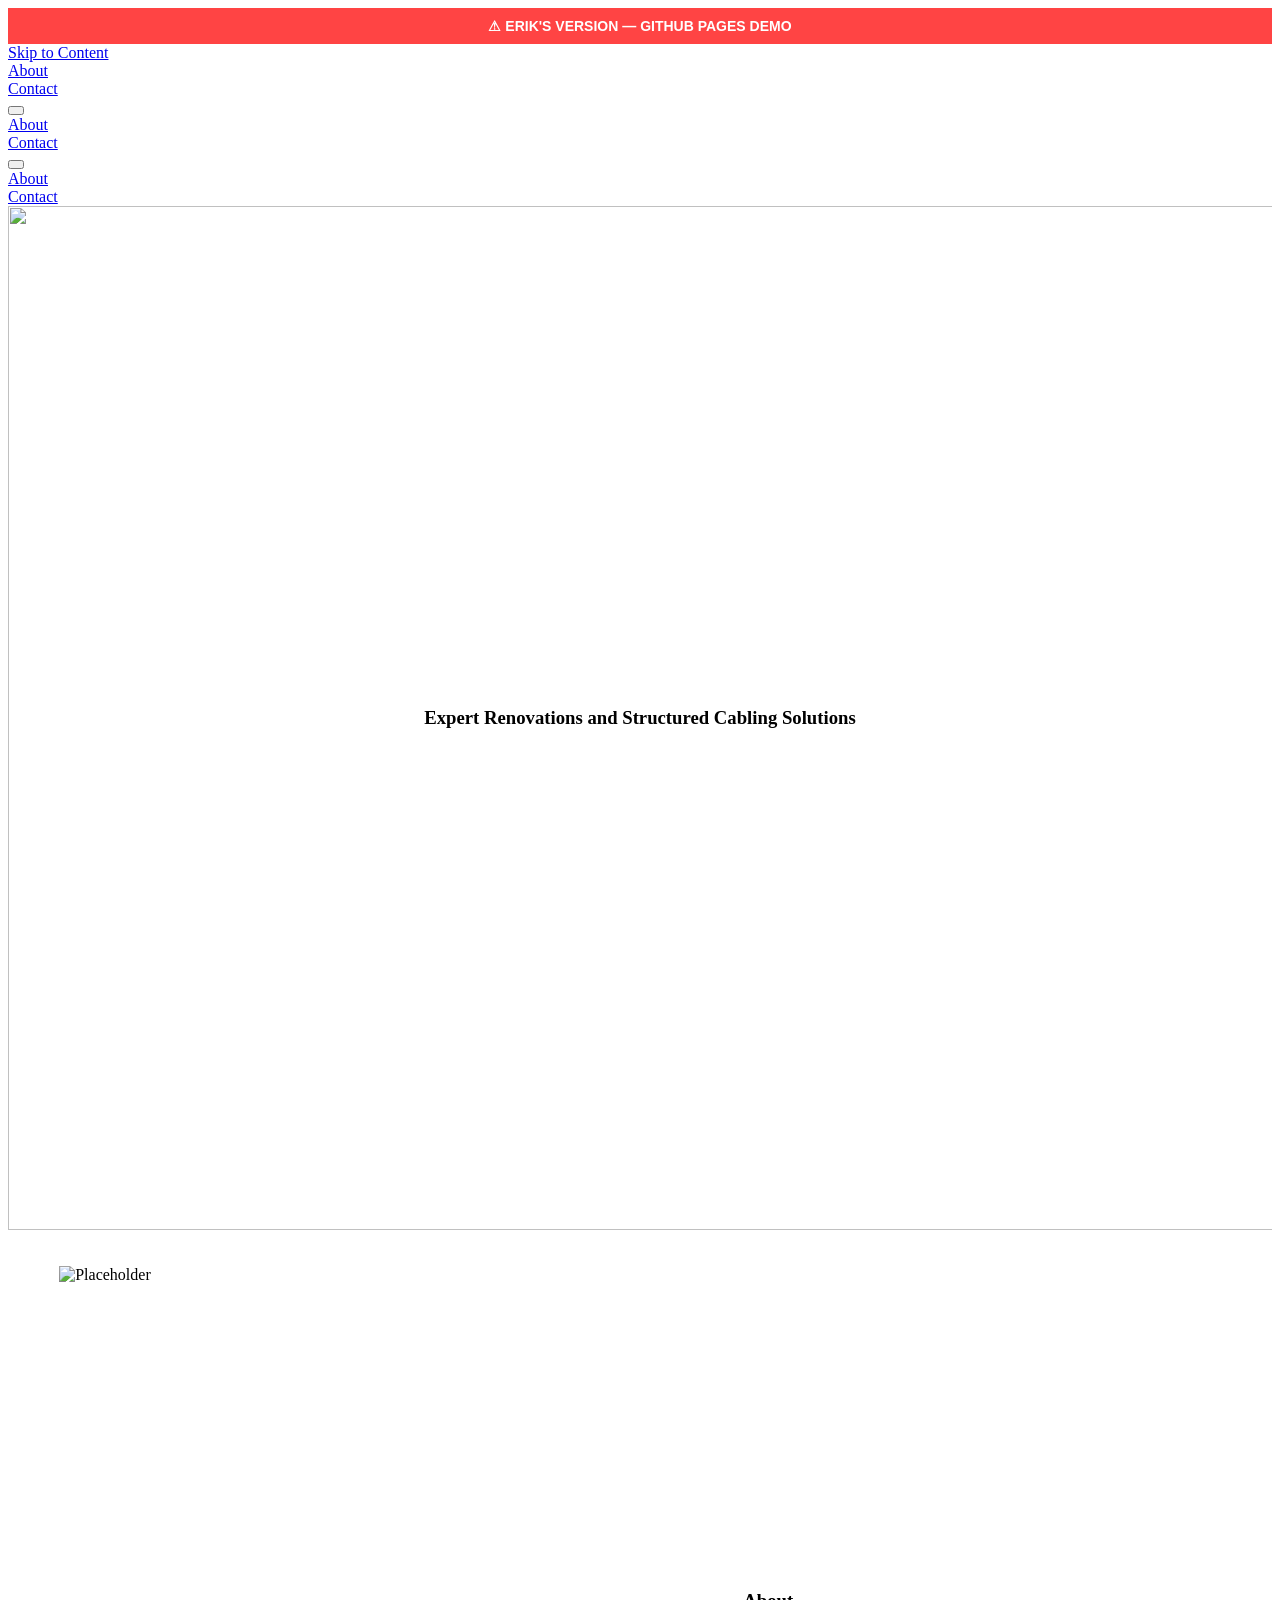
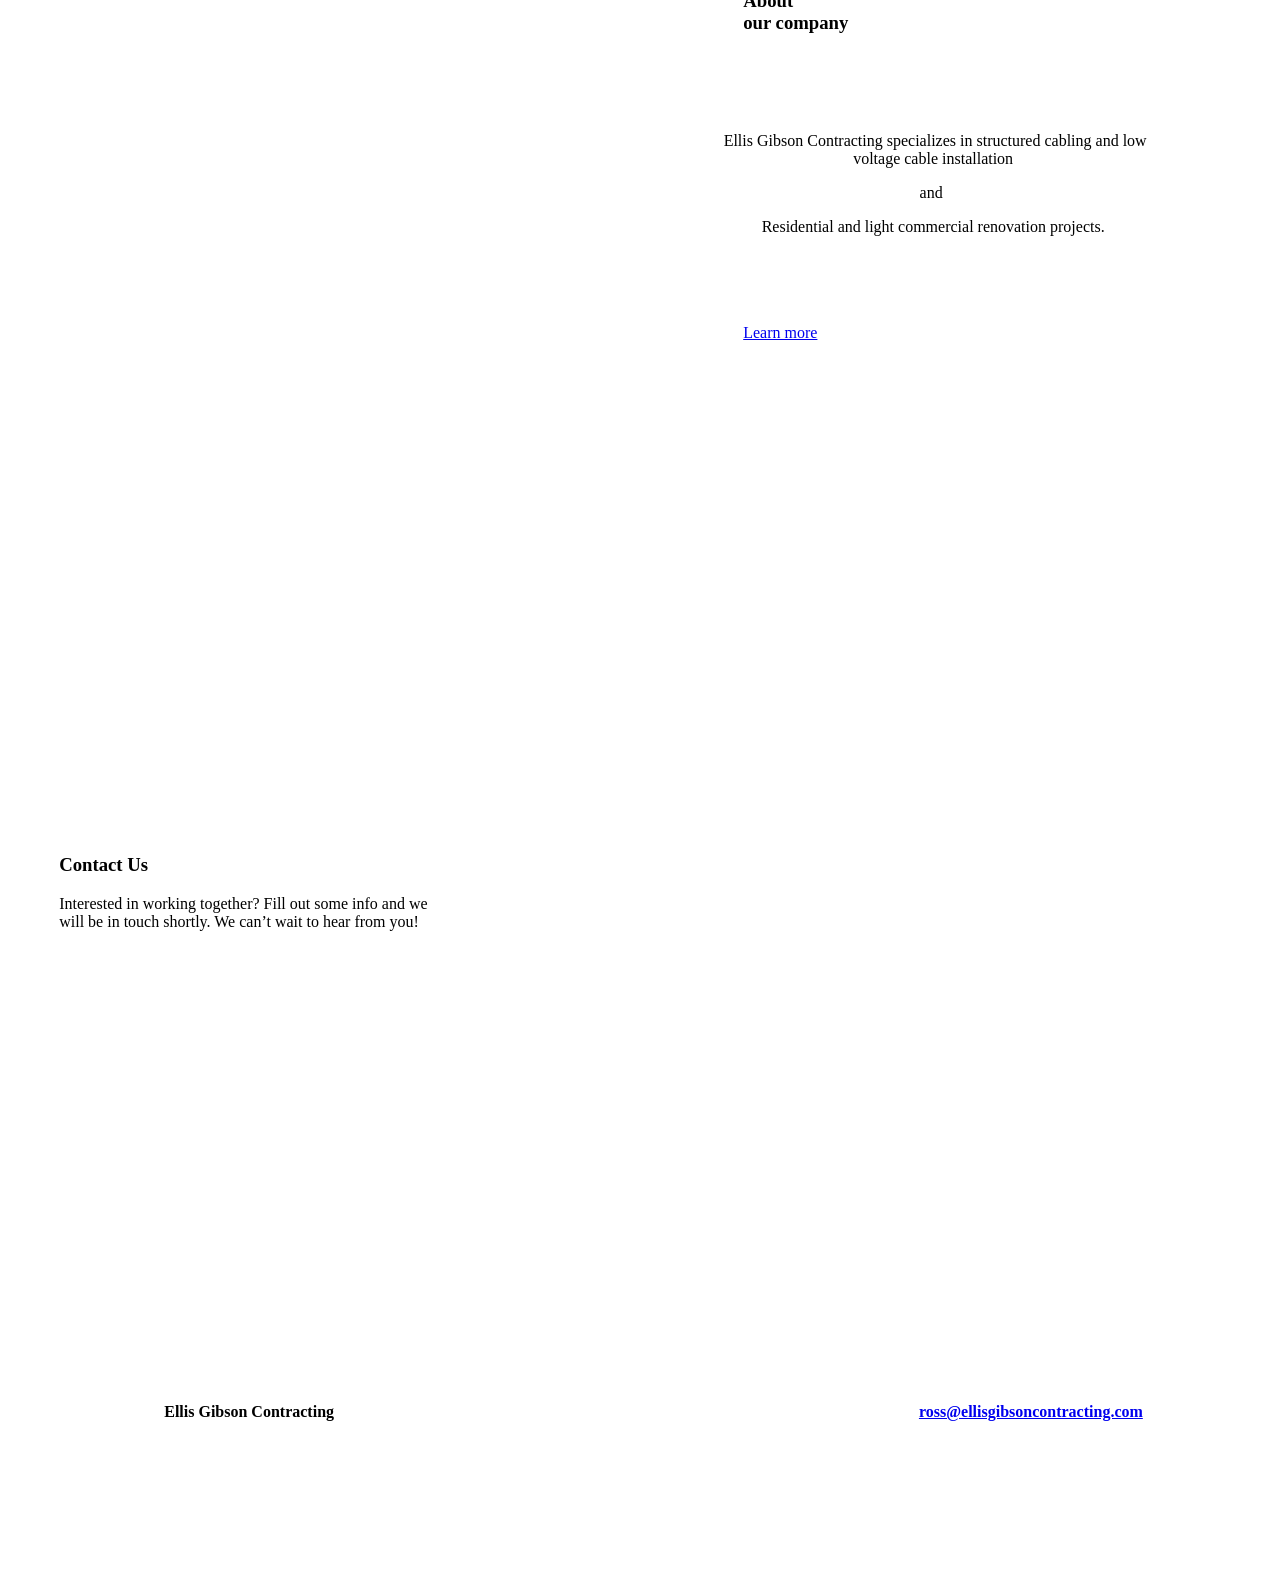
==== index.html @ e2a308bf "Force content blocks visible via CSS" ====
<!doctype html>
<html xmlns:og="http://opengraphprotocol.org/schema/" xmlns:fb="http://www.facebook.com/2008/fbml" lang="en-US"  >
  <head>
    <meta http-equiv="X-UA-Compatible" content="IE=edge,chrome=1">
    <meta name="viewport" content="width=device-width, initial-scale=1">
    <!-- This is Squarespace. --><!-- caribou-triceratops-5kem -->
<base href="">
<meta charset="utf-8" />
<title>Ellis Gibson Contracting </title>
<meta http-equiv="Accept-CH" content="Sec-CH-UA-Platform-Version, Sec-CH-UA-Model" /><link rel="icon" type="image/x-icon" href="https://assets.squarespace.com/universal/default-favicon.ico"/>
<link rel="canonical" href="index.html"/>
<meta property="og:site_name" content="Ellis Gibson Contracting "/>
<meta property="og:title" content="Ellis Gibson Contracting "/>
<meta property="og:url" content="https://www.ellisgibsoncontracting.com"/>
<meta property="og:type" content="website"/>
<meta property="og:image" content="http://static1.squarespace.com/static/698b41904fbfbd383cbbe862/t/698d05debd9c0e1c00c493e0/1770849758660/Construction+Company+Logo+%2825%29.jpg?format=1500w"/>
<meta property="og:image:width" content="500"/>
<meta property="og:image:height" content="500"/>
<meta itemprop="name" content="Ellis Gibson Contracting "/>
<meta itemprop="url" content="https://www.ellisgibsoncontracting.com"/>
<meta itemprop="thumbnailUrl" content="http://static1.squarespace.com/static/698b41904fbfbd383cbbe862/t/698d05debd9c0e1c00c493e0/1770849758660/Construction+Company+Logo+%2825%29.jpg?format=1500w"/>
<link rel="image_src" href="http://static1.squarespace.com/static/698b41904fbfbd383cbbe862/t/698d05debd9c0e1c00c493e0/1770849758660/Construction+Company+Logo+%2825%29.jpg?format=1500w" />
<meta itemprop="image" content="http://static1.squarespace.com/static/698b41904fbfbd383cbbe862/t/698d05debd9c0e1c00c493e0/1770849758660/Construction+Company+Logo+%2825%29.jpg?format=1500w"/>
<meta name="twitter:title" content="Ellis Gibson Contracting "/>
<meta name="twitter:image" content="http://static1.squarespace.com/static/698b41904fbfbd383cbbe862/t/698d05debd9c0e1c00c493e0/1770849758660/Construction+Company+Logo+%2825%29.jpg?format=1500w"/>
<meta name="twitter:url" content="https://www.ellisgibsoncontracting.com"/>
<meta name="twitter:card" content="summary"/>
<meta name="description" content="" />
<link rel="preconnect" href="https://images.squarespace-cdn.com">
<link rel="preconnect" href="https://fonts.gstatic.com" crossorigin>
<link rel="stylesheet" href="https://fonts.googleapis.com/css2?family=Almarai:ital,wght@0,400;0,700&family=Libre+Baskerville:ital,wght@0,400;0,700;1,400"><script type="text/javascript" crossorigin="anonymous" defer="true" nomodule="nomodule" src="https://assets.squarespace.com/@sqs/polyfiller/1.6/legacy.js"></script>
<script type="text/javascript" crossorigin="anonymous" defer="true" src="https://assets.squarespace.com/@sqs/polyfiller/1.6/modern.js"></script>
<script data-name="static-context">Static = window.Static || {}; Static.SQUARESPACE_CONTEXT = {"betaFeatureFlags":["override_block_styles","campaigns_new_image_layout_picker","commerce_product_payment_plan_editing","enable_form_submission_trigger","enable_modernized_pdp_m3_layout_ux","scripts_defer","i18n_beta_website_locales","new_stacked_index","campaigns_table_v2","member_areas_feature","marketing_automations","campaigns_discount_section_in_blasts","modernized-pdp-m2-enabled","enable_modernized_pdp_m3_fluid","nested_categories","campaigns_discount_section_in_automations","output_template_css_assets","campaigns_merch_state","contacts_and_campaigns_redesign","campaigns_thumbnail_layout","marketing_landing_page","supports_versioned_template_assets","campaigns_import_discounts"],"facebookAppId":"314192535267336","facebookApiVersion":"v6.0","rollups":{"squarespace-announcement-bar":{"js":"//assets.squarespace.com/universal/scripts-compressed/announcement-bar-0d42d1862159c4e6-min.en-US.js"},"squarespace-audio-player":{"css":"//assets.squarespace.com/universal/styles-compressed/audio-player-b05f5197a871c566-min.en-US.css","js":"//assets.squarespace.com/universal/scripts-compressed/audio-player-5b804831f1e69672-min.en-US.js"},"squarespace-blog-collection-list":{"css":"//assets.squarespace.com/universal/styles-compressed/blog-collection-list-b4046463b72f34e2-min.en-US.css","js":"//assets.squarespace.com/universal/scripts-compressed/blog-collection-list-d5bd5d2a1524b858-min.en-US.js"},"squarespace-calendar-block-renderer":{"css":"//assets.squarespace.com/universal/styles-compressed/calendar-block-renderer-c3fef2a497c8e56b-min.en-US.css","js":"//assets.squarespace.com/universal/scripts-compressed/calendar-block-renderer-eb449d66ffd023be-min.en-US.js"},"squarespace-chartjs-helpers":{"css":"//assets.squarespace.com/universal/styles-compressed/chartjs-helpers-96b256171ee039c1-min.en-US.css","js":"//assets.squarespace.com/universal/scripts-compressed/chartjs-helpers-0f6610ea3f198027-min.en-US.js"},"squarespace-comments":{"css":"//assets.squarespace.com/universal/styles-compressed/comments-1909adba615d1267-min.en-US.css","js":"//assets.squarespace.com/universal/scripts-compressed/comments-22e133c4dc8842c4-min.en-US.js"},"squarespace-custom-css-popup":{"css":"//assets.squarespace.com/universal/styles-compressed/custom-css-popup-f387ac693a6f379a-min.en-US.css","js":"//assets.squarespace.com/universal/scripts-compressed/custom-css-popup-c462f0abc4c9779c-min.en-US.js"},"squarespace-dialog":{"css":"//assets.squarespace.com/universal/styles-compressed/dialog-86aacd645d83874c-min.en-US.css","js":"//assets.squarespace.com/universal/scripts-compressed/dialog-f53da749b97dee38-min.en-US.js"},"squarespace-events-collection":{"css":"//assets.squarespace.com/universal/styles-compressed/events-collection-c3fef2a497c8e56b-min.en-US.css","js":"//assets.squarespace.com/universal/scripts-compressed/events-collection-36e982b07d060c96-min.en-US.js"},"squarespace-form-rendering-utils":{"js":"//assets.squarespace.com/universal/scripts-compressed/form-rendering-utils-2034576bee2ca374-min.en-US.js"},"squarespace-forms":{"css":"//assets.squarespace.com/universal/styles-compressed/forms-0afd3c6ac30bbab1-min.en-US.css","js":"//assets.squarespace.com/universal/scripts-compressed/forms-93a072eb173475ab-min.en-US.js"},"squarespace-gallery-collection-list":{"css":"//assets.squarespace.com/universal/styles-compressed/gallery-collection-list-b4046463b72f34e2-min.en-US.css","js":"//assets.squarespace.com/universal/scripts-compressed/gallery-collection-list-9f7aecddb0723bd7-min.en-US.js"},"squarespace-image-zoom":{"css":"//assets.squarespace.com/universal/styles-compressed/image-zoom-b4046463b72f34e2-min.en-US.css","js":"//assets.squarespace.com/universal/scripts-compressed/image-zoom-52dbe9048953f4ac-min.en-US.js"},"squarespace-pinterest":{"css":"//assets.squarespace.com/universal/styles-compressed/pinterest-b4046463b72f34e2-min.en-US.css","js":"//assets.squarespace.com/universal/scripts-compressed/pinterest-62ef3cd44d2c3736-min.en-US.js"},"squarespace-popup-overlay":{"css":"//assets.squarespace.com/universal/styles-compressed/popup-overlay-b742b752f5880972-min.en-US.css","js":"//assets.squarespace.com/universal/scripts-compressed/popup-overlay-b63a4b86cd036d89-min.en-US.js"},"squarespace-product-quick-view":{"css":"//assets.squarespace.com/universal/styles-compressed/product-quick-view-0afd3c6ac30bbab1-min.en-US.css","js":"//assets.squarespace.com/universal/scripts-compressed/product-quick-view-e45ff32cd19a63a1-min.en-US.js"},"squarespace-products-collection-item-v2":{"css":"//assets.squarespace.com/universal/styles-compressed/products-collection-item-v2-b4046463b72f34e2-min.en-US.css","js":"//assets.squarespace.com/universal/scripts-compressed/products-collection-item-v2-c2ab0e31b1585540-min.en-US.js"},"squarespace-products-collection-list-v2":{"css":"//assets.squarespace.com/universal/styles-compressed/products-collection-list-v2-b4046463b72f34e2-min.en-US.css","js":"//assets.squarespace.com/universal/scripts-compressed/products-collection-list-v2-c476cb19fc080a16-min.en-US.js"},"squarespace-search-page":{"css":"//assets.squarespace.com/universal/styles-compressed/search-page-90a67fc09b9b32c6-min.en-US.css","js":"//assets.squarespace.com/universal/scripts-compressed/search-page-ceba448b3f1e31a7-min.en-US.js"},"squarespace-search-preview":{"js":"//assets.squarespace.com/universal/scripts-compressed/search-preview-5f4cebfd0bfdcca2-min.en-US.js"},"squarespace-simple-liking":{"css":"//assets.squarespace.com/universal/styles-compressed/simple-liking-701bf8bbc05ec6aa-min.en-US.css","js":"//assets.squarespace.com/universal/scripts-compressed/simple-liking-a5d16f553c1269c6-min.en-US.js"},"squarespace-social-buttons":{"css":"//assets.squarespace.com/universal/styles-compressed/social-buttons-95032e5fa98e47a5-min.en-US.css","js":"//assets.squarespace.com/universal/scripts-compressed/social-buttons-47746ee59e9cf20f-min.en-US.js"},"squarespace-tourdates":{"css":"//assets.squarespace.com/universal/styles-compressed/tourdates-b4046463b72f34e2-min.en-US.css","js":"//assets.squarespace.com/universal/scripts-compressed/tourdates-20b473f1d1e43c1d-min.en-US.js"},"squarespace-website-overlays-manager":{"css":"//assets.squarespace.com/universal/styles-compressed/website-overlays-manager-07ea5a4e004e6710-min.en-US.css","js":"//assets.squarespace.com/universal/scripts-compressed/website-overlays-manager-62ad7f8ae9b90855-min.en-US.js"}},"pageType":2,"website":{"id":"698b41904fbfbd383cbbe862","captchaSettings":{"enabledForDonations":false},"cloneable":false,"contentModifiedOn":1770733968121,"formattingLocale":"en-US","fullSiteTitle":"Ellis Gibson Contracting ","identifier":"caribou-triceratops-5kem","imageMetadataProcessingEnabled":false,"isHstsEnabled":true,"language":"en-US","location":{},"logoImageId":"698d05debd9c0e1c00c493e0","mobileLogoImageId":"698d0609a7cc617720f5c91b","primaryDomain":"www.ellisgibsoncontracting.com","screenshotId":"b5d656e5e27fcc080ad41a18da9e6c95ccb8183e1ffc851e6efa50920c197205","shareButtonOptions":{"1":true,"6":true,"3":true,"2":true,"4":true,"7":true,"8":true},"showOwnerLogin":false,"siteDescription":"","siteStatus":{},"siteTitle":"Ellis Gibson Contracting ","sslSetting":3,"timeZone":"America/New_York","translationLocale":"en-US","typekitId":"","websiteType":4,"hasBeenCloneable":false,"statsMigrated":false,"authenticUrl":"https://www.ellisgibsoncontracting.com","baseUrl":"https://www.ellisgibsoncontracting.com","internalUrl":"https://caribou-triceratops-5kem.squarespace.com","logoImageUrl":"//images.squarespace-cdn.com/content/v1/698b41904fbfbd383cbbe862/39e944b5-7b18-4662-9cfe-be0c3e623ac1/Construction+Company+Logo+%2825%29.jpg","machineTimeZoneOffset":-14400000,"mobileLogoImageUrl":"//images.squarespace-cdn.com/content/v1/698b41904fbfbd383cbbe862/f2937c1a-5775-4dbe-84c2-c0c8a2467913/Construction+Company+Logo+%2825%29.jpg","timeZoneAbbr":"EDT","timeZoneOffset":-14400000},"websiteSettings":{"id":"698b41904fbfbd383cbbe86b","websiteId":"698b41904fbfbd383cbbe862","subjects":[],"country":"US","state":"VA","simpleLikingEnabled":true,"popupOverlaySettings":{"style":1,"enabledPages":[]},"commentLikesAllowed":true,"commentAnonAllowed":true,"commentThreaded":true,"commentApprovalRequired":false,"commentAvatarsOn":true,"commentSortType":2,"commentFlagThreshold":0,"commentFlagsAllowed":true,"commentEnableByDefault":true,"commentDisableAfterDaysDefault":0,"disqusShortname":"","commentsEnabled":false,"businessHours":{},"storeSettings":{"returnPolicy":null,"termsOfService":null,"privacyPolicy":null,"expressCheckout":false,"continueShoppingLinkUrl":"/","useLightCart":false,"showNoteField":false,"shippingCountryDefaultValue":"US","billToShippingDefaultValue":false,"showShippingPhoneNumber":true,"isShippingPhoneRequired":false,"showBillingPhoneNumber":true,"isBillingPhoneRequired":false,"currenciesSupported":["USD","CAD","GBP","AUD","EUR","CHF","NOK","SEK","DKK","NZD","SGD","MXN","HKD","CZK","ILS","MYR","RUB","PHP","PLN","THB","BRL","ARS","COP","IDR","INR","JPY","ZAR","KRW"],"defaultCurrency":"USD","selectedCurrency":"USD","measurementStandard":1,"showCustomCheckoutForm":false,"checkoutPageMarketingOptInEnabled":true,"enableMailingListOptInByDefault":false,"sameAsRetailLocation":false,"merchandisingSettings":{"scarcityEnabledOnProductItems":false,"scarcityEnabledOnProductBlocks":false,"scarcityMessageType":"DEFAULT_SCARCITY_MESSAGE","scarcityThreshold":10,"multipleQuantityAllowedForServices":true,"restockNotificationsEnabled":false,"restockNotificationsMailingListSignUpEnabled":false,"relatedProductsEnabled":false,"relatedProductsOrdering":"random","soldOutVariantsDropdownDisabled":false,"productComposerOptedIn":false,"productComposerABTestOptedOut":false,"productReviewsEnabled":false},"minimumOrderSubtotalEnabled":false,"minimumOrderSubtotal":{"currency":"USD","value":"0.00"},"addToCartConfirmationType":2,"isLive":false,"multipleQuantityAllowedForServices":true},"useEscapeKeyToLogin":false,"ssBadgeType":1,"ssBadgePosition":4,"ssBadgeVisibility":1,"ssBadgeDevices":1,"pinterestOverlayOptions":{"mode":"disabled"},"userAccountsSettings":{"loginAllowed":true,"signupAllowed":true}},"cookieSettings":{"isCookieBannerEnabled":false,"isRestrictiveCookiePolicyEnabled":false,"cookieBannerText":"","cookieBannerTheme":"","cookieBannerVariant":"","cookieBannerPosition":"","cookieBannerCtaVariant":"","cookieBannerCtaText":"","cookieBannerAcceptType":"OPT_IN","cookieBannerOptOutCtaText":"","cookieBannerHasOptOut":false,"cookieBannerHasManageCookies":true,"cookieBannerManageCookiesLabel":"","cookieBannerSavedPreferencesText":"","cookieBannerSavedPreferencesLayout":"PILL"},"websiteCloneable":false,"collection":{"title":"Home","id":"698b41914fbfbd383cbbe8a7","fullUrl":"/","type":10,"permissionType":1},"subscribed":false,"appDomain":"squarespace.com","templateTweakable":true,"tweakJSON":{"form-use-theme-colors":"true","header-logo-height":"140px","header-mobile-logo-max-height":"30px","header-vert-padding":"2vw","header-width":"Full","maxPageWidth":"2000px","mobile-header-vert-padding":"6vw","pagePadding":"4vw","tweak-blog-alternating-side-by-side-image-aspect-ratio":"1:1 Square","tweak-blog-alternating-side-by-side-image-spacing":"6%","tweak-blog-alternating-side-by-side-meta-spacing":"20px","tweak-blog-alternating-side-by-side-primary-meta":"Categories","tweak-blog-alternating-side-by-side-read-more-spacing":"20px","tweak-blog-alternating-side-by-side-secondary-meta":"Date","tweak-blog-basic-grid-columns":"3","tweak-blog-basic-grid-image-aspect-ratio":"3:2 Standard","tweak-blog-basic-grid-image-spacing":"35px","tweak-blog-basic-grid-meta-spacing":"25px","tweak-blog-basic-grid-primary-meta":"Categories","tweak-blog-basic-grid-read-more-spacing":"20px","tweak-blog-basic-grid-secondary-meta":"Date","tweak-blog-item-custom-width":"50","tweak-blog-item-show-author-profile":"false","tweak-blog-item-width":"Medium","tweak-blog-masonry-columns":"2","tweak-blog-masonry-horizontal-spacing":"30px","tweak-blog-masonry-image-spacing":"20px","tweak-blog-masonry-meta-spacing":"20px","tweak-blog-masonry-primary-meta":"Categories","tweak-blog-masonry-read-more-spacing":"20px","tweak-blog-masonry-secondary-meta":"Date","tweak-blog-masonry-vertical-spacing":"30px","tweak-blog-side-by-side-image-aspect-ratio":"1:1 Square","tweak-blog-side-by-side-image-spacing":"6%","tweak-blog-side-by-side-meta-spacing":"20px","tweak-blog-side-by-side-primary-meta":"Categories","tweak-blog-side-by-side-read-more-spacing":"20px","tweak-blog-side-by-side-secondary-meta":"Date","tweak-blog-single-column-image-spacing":"50px","tweak-blog-single-column-meta-spacing":"30px","tweak-blog-single-column-primary-meta":"Categories","tweak-blog-single-column-read-more-spacing":"15px","tweak-blog-single-column-secondary-meta":"Date","tweak-events-stacked-show-thumbnails":"true","tweak-events-stacked-thumbnail-size":"3:2 Standard","tweak-fixed-header":"false","tweak-fixed-header-style":"Basic","tweak-global-animations-animation-curve":"ease","tweak-global-animations-animation-delay":"0.1s","tweak-global-animations-animation-duration":"0.1s","tweak-global-animations-animation-style":"fade","tweak-global-animations-animation-type":"none","tweak-global-animations-complexity-level":"detailed","tweak-global-animations-enabled":"false","tweak-portfolio-grid-basic-custom-height":"50","tweak-portfolio-grid-overlay-custom-height":"50","tweak-portfolio-hover-follow-acceleration":"10%","tweak-portfolio-hover-follow-animation-duration":"Fast","tweak-portfolio-hover-follow-animation-type":"Fade","tweak-portfolio-hover-follow-delimiter":"Bullet","tweak-portfolio-hover-follow-front":"false","tweak-portfolio-hover-follow-layout":"Inline","tweak-portfolio-hover-follow-size":"50","tweak-portfolio-hover-follow-text-spacing-x":"1.5","tweak-portfolio-hover-follow-text-spacing-y":"1.5","tweak-portfolio-hover-static-animation-duration":"Fast","tweak-portfolio-hover-static-animation-type":"Fade","tweak-portfolio-hover-static-delimiter":"Hyphen","tweak-portfolio-hover-static-front":"true","tweak-portfolio-hover-static-layout":"Inline","tweak-portfolio-hover-static-size":"50","tweak-portfolio-hover-static-text-spacing-x":"1.5","tweak-portfolio-hover-static-text-spacing-y":"1.5","tweak-portfolio-index-background-animation-duration":"Medium","tweak-portfolio-index-background-animation-type":"Fade","tweak-portfolio-index-background-custom-height":"50","tweak-portfolio-index-background-delimiter":"None","tweak-portfolio-index-background-height":"Large","tweak-portfolio-index-background-horizontal-alignment":"Center","tweak-portfolio-index-background-link-format":"Stacked","tweak-portfolio-index-background-persist":"false","tweak-portfolio-index-background-vertical-alignment":"Middle","tweak-portfolio-index-background-width":"Full","tweak-transparent-header":"true"},"templateId":"5c5a519771c10ba3470d8101","templateVersion":"7.1","pageFeatures":[1,2,4],"gmRenderKey":"QUl6YVN5Q0JUUk9xNkx1dkZfSUUxcjQ2LVQ0QWVUU1YtMGQ3bXk4","templateScriptsRootUrl":"https://static1.squarespace.com/static/vta/5c5a519771c10ba3470d8101/scripts/","impersonatedSession":false,"tzData":{"zones":[[-300,"US","E%sT",null]],"rules":{"US":[[1967,2006,null,"Oct","lastSun","2:00","0","S"],[1987,2006,null,"Apr","Sun>=1","2:00","1:00","D"],[2007,"max",null,"Mar","Sun>=8","2:00","1:00","D"],[2007,"max",null,"Nov","Sun>=1","2:00","0","S"]]}},"showAnnouncementBar":false,"recaptchaEnterpriseContext":{"recaptchaEnterpriseSiteKey":"6LdDFQwjAAAAAPigEvvPgEVbb7QBm-TkVJdDTlAv"},"i18nContext":{"timeZoneData":{"id":"America/New_York","name":"Eastern Time"}},"env":"PRODUCTION","visitorFormContext":{"formFieldFormats":{"initialPhoneFormat":{"id":0,"type":"PHONE_NUMBER","country":"US","labelLocale":"en-US","fields":[{"type":"SEPARATOR","label":"(","identifier":"LeftParen","length":0,"required":false,"metadata":{}},{"type":"FIELD","label":"1","identifier":"1","length":3,"required":false,"metadata":{}},{"type":"SEPARATOR","label":")","identifier":"RightParen","length":0,"required":false,"metadata":{}},{"type":"SEPARATOR","label":" ","identifier":"Space","length":0,"required":false,"metadata":{}},{"type":"FIELD","label":"2","identifier":"2","length":3,"required":false,"metadata":{}},{"type":"SEPARATOR","label":"-","identifier":"Dash","length":0,"required":false,"metadata":{}},{"type":"FIELD","label":"3","identifier":"3","length":14,"required":false,"metadata":{}}]},"initialNameOrder":"GIVEN_FIRST","initialAddressFormat":{"id":0,"type":"ADDRESS","country":"US","labelLocale":"en","fields":[{"type":"FIELD","label":"Address Line 1","identifier":"Line1","length":0,"required":true,"metadata":{"autocomplete":"address-line1"}},{"type":"SEPARATOR","label":"\n","identifier":"Newline","length":0,"required":false,"metadata":{}},{"type":"FIELD","label":"Address Line 2","identifier":"Line2","length":0,"required":false,"metadata":{"autocomplete":"address-line2"}},{"type":"SEPARATOR","label":"\n","identifier":"Newline","length":0,"required":false,"metadata":{}},{"type":"FIELD","label":"City","identifier":"City","length":0,"required":true,"metadata":{"autocomplete":"address-level2"}},{"type":"SEPARATOR","label":",","identifier":"Comma","length":0,"required":false,"metadata":{}},{"type":"SEPARATOR","label":" ","identifier":"Space","length":0,"required":false,"metadata":{}},{"type":"FIELD","label":"State","identifier":"State","length":0,"required":true,"metadata":{"autocomplete":"address-level1"}},{"type":"SEPARATOR","label":" ","identifier":"Space","length":0,"required":false,"metadata":{}},{"type":"FIELD","label":"ZIP Code","identifier":"Zip","length":0,"required":true,"metadata":{"autocomplete":"postal-code"}}]},"countries":[{"name":"Afghanistan","code":"AF","phoneCode":"+93"},{"name":"\u00C5land Islands","code":"AX","phoneCode":"+358"},{"name":"Albania","code":"AL","phoneCode":"+355"},{"name":"Algeria","code":"DZ","phoneCode":"+213"},{"name":"American Samoa","code":"AS","phoneCode":"+1"},{"name":"Andorra","code":"AD","phoneCode":"+376"},{"name":"Angola","code":"AO","phoneCode":"+244"},{"name":"Anguilla","code":"AI","phoneCode":"+1"},{"name":"Antigua & Barbuda","code":"AG","phoneCode":"+1"},{"name":"Argentina","code":"AR","phoneCode":"+54"},{"name":"Armenia","code":"AM","phoneCode":"+374"},{"name":"Aruba","code":"AW","phoneCode":"+297"},{"name":"Ascension Island","code":"AC","phoneCode":"+247"},{"name":"Australia","code":"AU","phoneCode":"+61"},{"name":"Austria","code":"AT","phoneCode":"+43"},{"name":"Azerbaijan","code":"AZ","phoneCode":"+994"},{"name":"Bahamas","code":"BS","phoneCode":"+1"},{"name":"Bahrain","code":"BH","phoneCode":"+973"},{"name":"Bangladesh","code":"BD","phoneCode":"+880"},{"name":"Barbados","code":"BB","phoneCode":"+1"},{"name":"Belarus","code":"BY","phoneCode":"+375"},{"name":"Belgium","code":"BE","phoneCode":"+32"},{"name":"Belize","code":"BZ","phoneCode":"+501"},{"name":"Benin","code":"BJ","phoneCode":"+229"},{"name":"Bermuda","code":"BM","phoneCode":"+1"},{"name":"Bhutan","code":"BT","phoneCode":"+975"},{"name":"Bolivia","code":"BO","phoneCode":"+591"},{"name":"Bosnia & Herzegovina","code":"BA","phoneCode":"+387"},{"name":"Botswana","code":"BW","phoneCode":"+267"},{"name":"Brazil","code":"BR","phoneCode":"+55"},{"name":"British Indian Ocean Territory","code":"IO","phoneCode":"+246"},{"name":"British Virgin Islands","code":"VG","phoneCode":"+1"},{"name":"Brunei","code":"BN","phoneCode":"+673"},{"name":"Bulgaria","code":"BG","phoneCode":"+359"},{"name":"Burkina Faso","code":"BF","phoneCode":"+226"},{"name":"Burundi","code":"BI","phoneCode":"+257"},{"name":"Cambodia","code":"KH","phoneCode":"+855"},{"name":"Cameroon","code":"CM","phoneCode":"+237"},{"name":"Canada","code":"CA","phoneCode":"+1"},{"name":"Cape Verde","code":"CV","phoneCode":"+238"},{"name":"Caribbean Netherlands","code":"BQ","phoneCode":"+599"},{"name":"Cayman Islands","code":"KY","phoneCode":"+1"},{"name":"Central African Republic","code":"CF","phoneCode":"+236"},{"name":"Chad","code":"TD","phoneCode":"+235"},{"name":"Chile","code":"CL","phoneCode":"+56"},{"name":"China","code":"CN","phoneCode":"+86"},{"name":"Christmas Island","code":"CX","phoneCode":"+61"},{"name":"Cocos (Keeling) Islands","code":"CC","phoneCode":"+61"},{"name":"Colombia","code":"CO","phoneCode":"+57"},{"name":"Comoros","code":"KM","phoneCode":"+269"},{"name":"Congo - Brazzaville","code":"CG","phoneCode":"+242"},{"name":"Congo - Kinshasa","code":"CD","phoneCode":"+243"},{"name":"Cook Islands","code":"CK","phoneCode":"+682"},{"name":"Costa Rica","code":"CR","phoneCode":"+506"},{"name":"C\u00F4te d\u2019Ivoire","code":"CI","phoneCode":"+225"},{"name":"Croatia","code":"HR","phoneCode":"+385"},{"name":"Cuba","code":"CU","phoneCode":"+53"},{"name":"Cura\u00E7ao","code":"CW","phoneCode":"+599"},{"name":"Cyprus","code":"CY","phoneCode":"+357"},{"name":"Czechia","code":"CZ","phoneCode":"+420"},{"name":"Denmark","code":"DK","phoneCode":"+45"},{"name":"Djibouti","code":"DJ","phoneCode":"+253"},{"name":"Dominica","code":"DM","phoneCode":"+1"},{"name":"Dominican Republic","code":"DO","phoneCode":"+1"},{"name":"Ecuador","code":"EC","phoneCode":"+593"},{"name":"Egypt","code":"EG","phoneCode":"+20"},{"name":"El Salvador","code":"SV","phoneCode":"+503"},{"name":"Equatorial Guinea","code":"GQ","phoneCode":"+240"},{"name":"Eritrea","code":"ER","phoneCode":"+291"},{"name":"Estonia","code":"EE","phoneCode":"+372"},{"name":"Eswatini","code":"SZ","phoneCode":"+268"},{"name":"Ethiopia","code":"ET","phoneCode":"+251"},{"name":"Falkland Islands","code":"FK","phoneCode":"+500"},{"name":"Faroe Islands","code":"FO","phoneCode":"+298"},{"name":"Fiji","code":"FJ","phoneCode":"+679"},{"name":"Finland","code":"FI","phoneCode":"+358"},{"name":"France","code":"FR","phoneCode":"+33"},{"name":"French Guiana","code":"GF","phoneCode":"+594"},{"name":"French Polynesia","code":"PF","phoneCode":"+689"},{"name":"Gabon","code":"GA","phoneCode":"+241"},{"name":"Gambia","code":"GM","phoneCode":"+220"},{"name":"Georgia","code":"GE","phoneCode":"+995"},{"name":"Germany","code":"DE","phoneCode":"+49"},{"name":"Ghana","code":"GH","phoneCode":"+233"},{"name":"Gibraltar","code":"GI","phoneCode":"+350"},{"name":"Greece","code":"GR","phoneCode":"+30"},{"name":"Greenland","code":"GL","phoneCode":"+299"},{"name":"Grenada","code":"GD","phoneCode":"+1"},{"name":"Guadeloupe","code":"GP","phoneCode":"+590"},{"name":"Guam","code":"GU","phoneCode":"+1"},{"name":"Guatemala","code":"GT","phoneCode":"+502"},{"name":"Guernsey","code":"GG","phoneCode":"+44"},{"name":"Guinea","code":"GN","phoneCode":"+224"},{"name":"Guinea-Bissau","code":"GW","phoneCode":"+245"},{"name":"Guyana","code":"GY","phoneCode":"+592"},{"name":"Haiti","code":"HT","phoneCode":"+509"},{"name":"Honduras","code":"HN","phoneCode":"+504"},{"name":"Hong Kong SAR China","code":"HK","phoneCode":"+852"},{"name":"Hungary","code":"HU","phoneCode":"+36"},{"name":"Iceland","code":"IS","phoneCode":"+354"},{"name":"India","code":"IN","phoneCode":"+91"},{"name":"Indonesia","code":"ID","phoneCode":"+62"},{"name":"Iran","code":"IR","phoneCode":"+98"},{"name":"Iraq","code":"IQ","phoneCode":"+964"},{"name":"Ireland","code":"IE","phoneCode":"+353"},{"name":"Isle of Man","code":"IM","phoneCode":"+44"},{"name":"Israel","code":"IL","phoneCode":"+972"},{"name":"Italy","code":"IT","phoneCode":"+39"},{"name":"Jamaica","code":"JM","phoneCode":"+1"},{"name":"Japan","code":"JP","phoneCode":"+81"},{"name":"Jersey","code":"JE","phoneCode":"+44"},{"name":"Jordan","code":"JO","phoneCode":"+962"},{"name":"Kazakhstan","code":"KZ","phoneCode":"+7"},{"name":"Kenya","code":"KE","phoneCode":"+254"},{"name":"Kiribati","code":"KI","phoneCode":"+686"},{"name":"Kosovo","code":"XK","phoneCode":"+383"},{"name":"Kuwait","code":"KW","phoneCode":"+965"},{"name":"Kyrgyzstan","code":"KG","phoneCode":"+996"},{"name":"Laos","code":"LA","phoneCode":"+856"},{"name":"Latvia","code":"LV","phoneCode":"+371"},{"name":"Lebanon","code":"LB","phoneCode":"+961"},{"name":"Lesotho","code":"LS","phoneCode":"+266"},{"name":"Liberia","code":"LR","phoneCode":"+231"},{"name":"Libya","code":"LY","phoneCode":"+218"},{"name":"Liechtenstein","code":"LI","phoneCode":"+423"},{"name":"Lithuania","code":"LT","phoneCode":"+370"},{"name":"Luxembourg","code":"LU","phoneCode":"+352"},{"name":"Macao SAR China","code":"MO","phoneCode":"+853"},{"name":"Madagascar","code":"MG","phoneCode":"+261"},{"name":"Malawi","code":"MW","phoneCode":"+265"},{"name":"Malaysia","code":"MY","phoneCode":"+60"},{"name":"Maldives","code":"MV","phoneCode":"+960"},{"name":"Mali","code":"ML","phoneCode":"+223"},{"name":"Malta","code":"MT","phoneCode":"+356"},{"name":"Marshall Islands","code":"MH","phoneCode":"+692"},{"name":"Martinique","code":"MQ","phoneCode":"+596"},{"name":"Mauritania","code":"MR","phoneCode":"+222"},{"name":"Mauritius","code":"MU","phoneCode":"+230"},{"name":"Mayotte","code":"YT","phoneCode":"+262"},{"name":"Mexico","code":"MX","phoneCode":"+52"},{"name":"Micronesia","code":"FM","phoneCode":"+691"},{"name":"Moldova","code":"MD","phoneCode":"+373"},{"name":"Monaco","code":"MC","phoneCode":"+377"},{"name":"Mongolia","code":"MN","phoneCode":"+976"},{"name":"Montenegro","code":"ME","phoneCode":"+382"},{"name":"Montserrat","code":"MS","phoneCode":"+1"},{"name":"Morocco","code":"MA","phoneCode":"+212"},{"name":"Mozambique","code":"MZ","phoneCode":"+258"},{"name":"Myanmar (Burma)","code":"MM","phoneCode":"+95"},{"name":"Namibia","code":"NA","phoneCode":"+264"},{"name":"Nauru","code":"NR","phoneCode":"+674"},{"name":"Nepal","code":"NP","phoneCode":"+977"},{"name":"Netherlands","code":"NL","phoneCode":"+31"},{"name":"New Caledonia","code":"NC","phoneCode":"+687"},{"name":"New Zealand","code":"NZ","phoneCode":"+64"},{"name":"Nicaragua","code":"NI","phoneCode":"+505"},{"name":"Niger","code":"NE","phoneCode":"+227"},{"name":"Nigeria","code":"NG","phoneCode":"+234"},{"name":"Niue","code":"NU","phoneCode":"+683"},{"name":"Norfolk Island","code":"NF","phoneCode":"+672"},{"name":"Northern Mariana Islands","code":"MP","phoneCode":"+1"},{"name":"North Korea","code":"KP","phoneCode":"+850"},{"name":"North Macedonia","code":"MK","phoneCode":"+389"},{"name":"Norway","code":"NO","phoneCode":"+47"},{"name":"Oman","code":"OM","phoneCode":"+968"},{"name":"Pakistan","code":"PK","phoneCode":"+92"},{"name":"Palau","code":"PW","phoneCode":"+680"},{"name":"Palestinian Territories","code":"PS","phoneCode":"+970"},{"name":"Panama","code":"PA","phoneCode":"+507"},{"name":"Papua New Guinea","code":"PG","phoneCode":"+675"},{"name":"Paraguay","code":"PY","phoneCode":"+595"},{"name":"Peru","code":"PE","phoneCode":"+51"},{"name":"Philippines","code":"PH","phoneCode":"+63"},{"name":"Poland","code":"PL","phoneCode":"+48"},{"name":"Portugal","code":"PT","phoneCode":"+351"},{"name":"Puerto Rico","code":"PR","phoneCode":"+1"},{"name":"Qatar","code":"QA","phoneCode":"+974"},{"name":"R\u00E9union","code":"RE","phoneCode":"+262"},{"name":"Romania","code":"RO","phoneCode":"+40"},{"name":"Russia","code":"RU","phoneCode":"+7"},{"name":"Rwanda","code":"RW","phoneCode":"+250"},{"name":"Samoa","code":"WS","phoneCode":"+685"},{"name":"San Marino","code":"SM","phoneCode":"+378"},{"name":"S\u00E3o Tom\u00E9 & Pr\u00EDncipe","code":"ST","phoneCode":"+239"},{"name":"Saudi Arabia","code":"SA","phoneCode":"+966"},{"name":"Senegal","code":"SN","phoneCode":"+221"},{"name":"Serbia","code":"RS","phoneCode":"+381"},{"name":"Seychelles","code":"SC","phoneCode":"+248"},{"name":"Sierra Leone","code":"SL","phoneCode":"+232"},{"name":"Singapore","code":"SG","phoneCode":"+65"},{"name":"Sint Maarten","code":"SX","phoneCode":"+1"},{"name":"Slovakia","code":"SK","phoneCode":"+421"},{"name":"Slovenia","code":"SI","phoneCode":"+386"},{"name":"Solomon Islands","code":"SB","phoneCode":"+677"},{"name":"Somalia","code":"SO","phoneCode":"+252"},{"name":"South Africa","code":"ZA","phoneCode":"+27"},{"name":"South Korea","code":"KR","phoneCode":"+82"},{"name":"South Sudan","code":"SS","phoneCode":"+211"},{"name":"Spain","code":"ES","phoneCode":"+34"},{"name":"Sri Lanka","code":"LK","phoneCode":"+94"},{"name":"St. Barth\u00E9lemy","code":"BL","phoneCode":"+590"},{"name":"St. Helena","code":"SH","phoneCode":"+290"},{"name":"St. Kitts & Nevis","code":"KN","phoneCode":"+1"},{"name":"St. Lucia","code":"LC","phoneCode":"+1"},{"name":"St. Martin","code":"MF","phoneCode":"+590"},{"name":"St. Pierre & Miquelon","code":"PM","phoneCode":"+508"},{"name":"St. Vincent & Grenadines","code":"VC","phoneCode":"+1"},{"name":"Sudan","code":"SD","phoneCode":"+249"},{"name":"Suriname","code":"SR","phoneCode":"+597"},{"name":"Svalbard & Jan Mayen","code":"SJ","phoneCode":"+47"},{"name":"Sweden","code":"SE","phoneCode":"+46"},{"name":"Switzerland","code":"CH","phoneCode":"+41"},{"name":"Syria","code":"SY","phoneCode":"+963"},{"name":"Taiwan","code":"TW","phoneCode":"+886"},{"name":"Tajikistan","code":"TJ","phoneCode":"+992"},{"name":"Tanzania","code":"TZ","phoneCode":"+255"},{"name":"Thailand","code":"TH","phoneCode":"+66"},{"name":"Timor-Leste","code":"TL","phoneCode":"+670"},{"name":"Togo","code":"TG","phoneCode":"+228"},{"name":"Tokelau","code":"TK","phoneCode":"+690"},{"name":"Tonga","code":"TO","phoneCode":"+676"},{"name":"Trinidad & Tobago","code":"TT","phoneCode":"+1"},{"name":"Tristan da Cunha","code":"TA","phoneCode":"+290"},{"name":"Tunisia","code":"TN","phoneCode":"+216"},{"name":"T\u00FCrkiye","code":"TR","phoneCode":"+90"},{"name":"Turkmenistan","code":"TM","phoneCode":"+993"},{"name":"Turks & Caicos Islands","code":"TC","phoneCode":"+1"},{"name":"Tuvalu","code":"TV","phoneCode":"+688"},{"name":"U.S. Virgin Islands","code":"VI","phoneCode":"+1"},{"name":"Uganda","code":"UG","phoneCode":"+256"},{"name":"Ukraine","code":"UA","phoneCode":"+380"},{"name":"United Arab Emirates","code":"AE","phoneCode":"+971"},{"name":"United Kingdom","code":"GB","phoneCode":"+44"},{"name":"United States","code":"US","phoneCode":"+1"},{"name":"Uruguay","code":"UY","phoneCode":"+598"},{"name":"Uzbekistan","code":"UZ","phoneCode":"+998"},{"name":"Vanuatu","code":"VU","phoneCode":"+678"},{"name":"Vatican City","code":"VA","phoneCode":"+39"},{"name":"Venezuela","code":"VE","phoneCode":"+58"},{"name":"Vietnam","code":"VN","phoneCode":"+84"},{"name":"Wallis & Futuna","code":"WF","phoneCode":"+681"},{"name":"Western Sahara","code":"EH","phoneCode":"+212"},{"name":"Yemen","code":"YE","phoneCode":"+967"},{"name":"Zambia","code":"ZM","phoneCode":"+260"},{"name":"Zimbabwe","code":"ZW","phoneCode":"+263"}]},"localizedStrings":{"validation":{"noValidSelection":"A valid selection must be made.","invalidUrl":"Must be a valid URL.","stringTooLong":"Value should have a length no longer than {0}.","containsInvalidKey":"{0} contains an invalid key.","invalidTwitterUsername":"Must be a valid Twitter username.","valueOutsideRange":"Value must be in the range {0} to {1}.","invalidPassword":"Passwords should not contain whitespace.","missingRequiredSubfields":"{0} is missing required subfields: {1}","invalidCurrency":"Currency value should be formatted like 1234 or 123.99.","invalidMapSize":"Value should contain exactly {0} elements.","subfieldsRequired":"All fields in {0} are required.","formSubmissionFailed":"Form submission failed. Review the following information: {0}.","invalidCountryCode":"Country code should have an optional plus and up to 4 digits.","invalidDate":"This is not a real date.","required":"{0} is required.","invalidStringLength":"Value should be {0} characters long.","invalidEmail":"Email addresses should follow the format user@domain.com.","invalidListLength":"Value should be {0} elements long.","allEmpty":"Please fill out at least one form field.","missingRequiredQuestion":"Missing a required question.","invalidQuestion":"Contained an invalid question.","captchaFailure":"Captcha validation failed. Please try again.","stringTooShort":"Value should have a length of at least {0}.","invalid":"{0} is not valid.","formErrors":"Form Errors","containsInvalidValue":"{0} contains an invalid value.","invalidUnsignedNumber":"Numbers must contain only digits and no other characters.","invalidName":"Valid names contain only letters, numbers, spaces, ', or - characters."},"submit":"Submit","status":{"title":"{@} Block","learnMore":"Learn more"},"name":{"firstName":"First Name","lastName":"Last Name"},"lightbox":{"openForm":"Open Form"},"likert":{"agree":"Agree","stronglyDisagree":"Strongly Disagree","disagree":"Disagree","stronglyAgree":"Strongly Agree","neutral":"Neutral"},"time":{"am":"AM","second":"Second","pm":"PM","minute":"Minute","amPm":"AM/PM","hour":"Hour"},"notFound":"Form not found.","date":{"yyyy":"YYYY","year":"Year","mm":"MM","day":"Day","month":"Month","dd":"DD"},"phone":{"country":"Country","number":"Number","prefix":"Prefix","areaCode":"Area Code","line":"Line"},"submitError":"Unable to submit form. Please try again later.","address":{"stateProvince":"State/Province","country":"Country","zipPostalCode":"Zip/Postal Code","address2":"Address 2","address1":"Address 1","city":"City"},"email":{"signUp":"Sign up for news and updates"},"required":"(required)","invalidData":"Invalid form data."}}};</script><script type="text/javascript">SQUARESPACE_ROLLUPS = {};</script>
<script>(function(rollups, name) { if (!rollups[name]) { rollups[name] = {}; } rollups[name].js = ["//assets.squarespace.com/universal/scripts-compressed/visitor-site-error-reporter-fdfb276a20173335-min.en-US.js"]; })(SQUARESPACE_ROLLUPS, 'squarespace-visitor_site_error_reporter');</script>
<script crossorigin="anonymous" src="https://assets.squarespace.com/universal/scripts-compressed/visitor-site-error-reporter-fdfb276a20173335-min.en-US.js" defer ></script><script>(function(rollups, name) { if (!rollups[name]) { rollups[name] = {}; } rollups[name].js = ["//assets.squarespace.com/universal/scripts-compressed/extract-css-runtime-01e57fd043feee13-min.en-US.js"]; })(SQUARESPACE_ROLLUPS, 'squarespace-extract_css_runtime');</script>
<script crossorigin="anonymous" src="https://assets.squarespace.com/universal/scripts-compressed/extract-css-runtime-01e57fd043feee13-min.en-US.js" defer ></script><script>(function(rollups, name) { if (!rollups[name]) { rollups[name] = {}; } rollups[name].js = ["//assets.squarespace.com/universal/scripts-compressed/extract-css-moment-js-vendor-bdf89e58ccd909c7-min.en-US.js"]; })(SQUARESPACE_ROLLUPS, 'squarespace-extract_css_moment_js_vendor');</script>
<script crossorigin="anonymous" src="https://assets.squarespace.com/universal/scripts-compressed/extract-css-moment-js-vendor-bdf89e58ccd909c7-min.en-US.js" defer ></script><script>(function(rollups, name) { if (!rollups[name]) { rollups[name] = {}; } rollups[name].js = ["//assets.squarespace.com/universal/scripts-compressed/cldr-resource-pack-7809c22ce1c64b20-min.en-US.js"]; })(SQUARESPACE_ROLLUPS, 'squarespace-cldr_resource_pack');</script>
<script crossorigin="anonymous" src="https://assets.squarespace.com/universal/scripts-compressed/cldr-resource-pack-7809c22ce1c64b20-min.en-US.js" defer ></script><script>(function(rollups, name) { if (!rollups[name]) { rollups[name] = {}; } rollups[name].js = ["//assets.squarespace.com/universal/scripts-compressed/common-vendors-stable-219c33e5378d8300-min.en-US.js"]; })(SQUARESPACE_ROLLUPS, 'squarespace-common_vendors_stable');</script>
<script crossorigin="anonymous" src="https://assets.squarespace.com/universal/scripts-compressed/common-vendors-stable-219c33e5378d8300-min.en-US.js" defer ></script><script>(function(rollups, name) { if (!rollups[name]) { rollups[name] = {}; } rollups[name].js = ["//assets.squarespace.com/universal/scripts-compressed/common-vendors-f006011644dd19e2-min.en-US.js"]; })(SQUARESPACE_ROLLUPS, 'squarespace-common_vendors');</script>
<script crossorigin="anonymous" src="https://assets.squarespace.com/universal/scripts-compressed/common-vendors-f006011644dd19e2-min.en-US.js" defer ></script><script>(function(rollups, name) { if (!rollups[name]) { rollups[name] = {}; } rollups[name].js = ["//assets.squarespace.com/universal/scripts-compressed/common-fe44e424cf1b45ff-min.en-US.js"]; })(SQUARESPACE_ROLLUPS, 'squarespace-common');</script>
<script crossorigin="anonymous" src="https://assets.squarespace.com/universal/scripts-compressed/common-fe44e424cf1b45ff-min.en-US.js" defer ></script><script>(function(rollups, name) { if (!rollups[name]) { rollups[name] = {}; } rollups[name].js = ["//assets.squarespace.com/universal/scripts-compressed/commerce-d9d2a76637b44df3-min.en-US.js"]; })(SQUARESPACE_ROLLUPS, 'squarespace-commerce');</script>
<script crossorigin="anonymous" src="https://assets.squarespace.com/universal/scripts-compressed/commerce-d9d2a76637b44df3-min.en-US.js" defer ></script><script>(function(rollups, name) { if (!rollups[name]) { rollups[name] = {}; } rollups[name].css = ["//assets.squarespace.com/universal/styles-compressed/commerce-d50e5960dc9fd059-min.en-US.css"]; })(SQUARESPACE_ROLLUPS, 'squarespace-commerce');</script>
<link rel="stylesheet" type="text/css" href="https://assets.squarespace.com/universal/styles-compressed/commerce-d50e5960dc9fd059-min.en-US.css"><script>(function(rollups, name) { if (!rollups[name]) { rollups[name] = {}; } rollups[name].js = ["//assets.squarespace.com/universal/scripts-compressed/user-account-core-cdcb7cd486d6c77e-min.en-US.js"]; })(SQUARESPACE_ROLLUPS, 'squarespace-user_account_core');</script>
<script crossorigin="anonymous" src="https://assets.squarespace.com/universal/scripts-compressed/user-account-core-cdcb7cd486d6c77e-min.en-US.js" defer ></script><script>(function(rollups, name) { if (!rollups[name]) { rollups[name] = {}; } rollups[name].css = ["//assets.squarespace.com/universal/styles-compressed/user-account-core-307d50f196c01a72-min.en-US.css"]; })(SQUARESPACE_ROLLUPS, 'squarespace-user_account_core');</script>
<link rel="stylesheet" type="text/css" href="https://assets.squarespace.com/universal/styles-compressed/user-account-core-307d50f196c01a72-min.en-US.css"><script>(function(rollups, name) { if (!rollups[name]) { rollups[name] = {}; } rollups[name].js = ["//assets.squarespace.com/universal/scripts-compressed/performance-ebdd8dedee2a8a9a-min.en-US.js"]; })(SQUARESPACE_ROLLUPS, 'squarespace-performance');</script>
<script crossorigin="anonymous" src="https://assets.squarespace.com/universal/scripts-compressed/performance-ebdd8dedee2a8a9a-min.en-US.js" defer ></script><link rel="stylesheet" type="text/css" href="https://definitions.sqspcdn.com/website-component-definition/static-assets/website.components.html/7cdb1edc-be83-40ec-864d-54d60ae7ea7b_672/website.components.html.styles.css"/><link rel="stylesheet" type="text/css" href="https://definitions.sqspcdn.com/website-component-definition/static-assets/website.components.button/37ef3afe-79be-43f0-9d3a-51c57ee07707_842/website.components.button.styles.css"/><link rel="stylesheet" type="text/css" href="https://definitions.sqspcdn.com/website-component-definition/static-assets/website.components.imageFluid/b1184077-8741-41cf-a35b-0fba03fcc6b5_659/website.components.imageFluid.styles.css"/><link rel="stylesheet" type="text/css" href="https://definitions.sqspcdn.com/website-component-definition/static-assets/website.components.form/06d9e376-c193-47ba-b8d3-0fee360a3587_844/website.components.form.styles.css"/><link rel="stylesheet" type="text/css" href="https://definitions.sqspcdn.com/website-component-definition/static-assets/website.components.socialLinks/9b78da03-60b8-43c6-b418-5194c65898c8_450/website.components.socialLinks.styles.css"/><script defer src="https://definitions.sqspcdn.com/website-component-definition/static-assets/website.components.imageFluid/b1184077-8741-41cf-a35b-0fba03fcc6b5_659/image-effect-parallax.js"></script><script defer src="https://definitions.sqspcdn.com/website-component-definition/static-assets/website.components.imageFluid/b1184077-8741-41cf-a35b-0fba03fcc6b5_659/748.js"></script><script defer src="https://definitions.sqspcdn.com/website-component-definition/static-assets/website.components.imageFluid/b1184077-8741-41cf-a35b-0fba03fcc6b5_659/image-effect-film-grain.js"></script><script defer src="https://definitions.sqspcdn.com/website-component-definition/static-assets/website.components.imageFluid/b1184077-8741-41cf-a35b-0fba03fcc6b5_659/image-effect-refracted-circles.js"></script><script defer src="https://definitions.sqspcdn.com/website-component-definition/static-assets/website.components.imageFluid/b1184077-8741-41cf-a35b-0fba03fcc6b5_659/website.components.imageFluid.shared.constants.js"></script><script defer src="https://definitions.sqspcdn.com/website-component-definition/static-assets/website.components.imageFluid/b1184077-8741-41cf-a35b-0fba03fcc6b5_659/8018.js"></script><script defer src="https://definitions.sqspcdn.com/website-component-definition/static-assets/website.components.imageFluid/b1184077-8741-41cf-a35b-0fba03fcc6b5_659/image-effect-liquid.js"></script><script defer src="https://definitions.sqspcdn.com/website-component-definition/static-assets/website.components.imageFluid/b1184077-8741-41cf-a35b-0fba03fcc6b5_659/image-effect-refracted-lines.js"></script><script defer src="https://definitions.sqspcdn.com/website-component-definition/static-assets/website.components.imageFluid/b1184077-8741-41cf-a35b-0fba03fcc6b5_659/9882.js"></script><script type="application/ld+json">{"url":"https://www.ellisgibsoncontracting.com","name":"Ellis Gibson Contracting ","description":"","image":"//images.squarespace-cdn.com/content/v1/698b41904fbfbd383cbbe862/39e944b5-7b18-4662-9cfe-be0c3e623ac1/Construction+Company+Logo+%2825%29.jpg","@context":"http://schema.org","@type":"WebSite"}</script><script type="application/ld+json">{"address":"","image":"https://static1.squarespace.com/static/698b41904fbfbd383cbbe862/t/698d05debd9c0e1c00c493e0/1770733968121/","openingHours":"","@context":"http://schema.org","@type":"LocalBusiness"}</script><link rel="stylesheet" type="text/css" href="https://static1.squarespace.com/static/versioned-site-css/698b41904fbfbd383cbbe862/7/5c5a519771c10ba3470d8101/698b41904fbfbd383cbbe870/1795/site.css?nocustom=true"/><link rel="stylesheet" type="text/css" href="https://static1.squarespace.com/static/vta/5c5a519771c10ba3470d8101/versioned-assets/1781534390190-DKOGXXD0DC43AQKK2LYR/static.css"/><script>Static.COOKIE_BANNER_CAPABLE = true;</script>
<!-- End of Squarespace Headers -->
    
    
  <style>/* force static content visible */.sqs-block-content,.sqs-html-content,.sqs-text-block-container,[data-sqsp-text-block-content]{display:block!important;opacity:1!important;visibility:visible!important;}</style>
</head>

  <body
    id="collection-698b41914fbfbd383cbbe8a7"
    class="
      tweak-blog-alternating-side-by-side-width-full tweak-blog-alternating-side-by-side-image-aspect-ratio-11-square tweak-blog-alternating-side-by-side-text-alignment-left tweak-blog-alternating-side-by-side-read-more-style-show tweak-blog-alternating-side-by-side-image-text-alignment-middle tweak-blog-alternating-side-by-side-delimiter-bullet tweak-blog-alternating-side-by-side-meta-position-top tweak-blog-alternating-side-by-side-primary-meta-categories tweak-blog-alternating-side-by-side-secondary-meta-date tweak-blog-alternating-side-by-side-excerpt-show image-block-poster-text-alignment-left image-block-card-content-position-center image-block-card-text-alignment-left image-block-overlap-content-position-center image-block-overlap-text-alignment-left image-block-collage-content-position-center image-block-collage-text-alignment-left image-block-stack-text-alignment-left form-use-theme-colors form-field-style-outline form-field-shape-pill form-field-border-all form-field-checkbox-type-icon form-field-checkbox-fill-outline form-field-checkbox-color-inverted form-field-checkbox-shape-rounded form-field-checkbox-layout-fit form-field-radio-type-icon form-field-radio-fill-outline form-field-radio-color-inverted form-field-radio-shape-rounded form-field-radio-layout-fit form-field-survey-fill-outline form-field-survey-color-inverted form-field-survey-shape-rounded form-field-hover-focus-outline form-submit-button-style-label  tweak-global-animations-complexity-level-detailed tweak-global-animations-animation-style-fade tweak-global-animations-animation-type-none tweak-global-animations-animation-curve-ease tweak-blog-masonry-width-full tweak-blog-masonry-text-alignment-left tweak-blog-masonry-primary-meta-categories tweak-blog-masonry-secondary-meta-date tweak-blog-masonry-meta-position-top tweak-blog-masonry-read-more-style-show tweak-blog-masonry-delimiter-space tweak-blog-masonry-image-placement-above tweak-blog-masonry-excerpt-show tweak-portfolio-grid-overlay-width-full tweak-portfolio-grid-overlay-height-large tweak-portfolio-grid-overlay-image-aspect-ratio-11-square tweak-portfolio-grid-overlay-text-placement-center tweak-portfolio-grid-overlay-show-text-after-hover tweak-blog-single-column-width-full tweak-blog-single-column-text-alignment-left tweak-blog-single-column-image-placement-above tweak-blog-single-column-delimiter-bullet tweak-blog-single-column-read-more-style-show tweak-blog-single-column-primary-meta-categories tweak-blog-single-column-secondary-meta-date tweak-blog-single-column-meta-position-top tweak-blog-single-column-content-full-post header-width-full tweak-transparent-header  tweak-fixed-header-style-basic tweak-blog-item-width-medium tweak-blog-item-text-alignment-left tweak-blog-item-meta-position-above-title tweak-blog-item-show-categories tweak-blog-item-show-date   tweak-blog-item-delimiter-bullet tweak-blog-side-by-side-width-full tweak-blog-side-by-side-image-placement-left tweak-blog-side-by-side-image-aspect-ratio-11-square tweak-blog-side-by-side-primary-meta-categories tweak-blog-side-by-side-secondary-meta-date tweak-blog-side-by-side-meta-position-top tweak-blog-side-by-side-text-alignment-left tweak-blog-side-by-side-image-text-alignment-middle tweak-blog-side-by-side-read-more-style-show tweak-blog-side-by-side-delimiter-bullet tweak-blog-side-by-side-excerpt-show primary-button-style-solid primary-button-shape-pill secondary-button-style-outline secondary-button-shape-pill tertiary-button-style-outline tertiary-button-shape-underline tweak-events-stacked-width-full tweak-events-stacked-height-large  tweak-events-stacked-show-thumbnails tweak-events-stacked-thumbnail-size-32-standard tweak-events-stacked-date-style-with-text tweak-events-stacked-show-time tweak-events-stacked-show-location  tweak-events-stacked-show-excerpt  tweak-blog-basic-grid-width-inset tweak-blog-basic-grid-image-aspect-ratio-32-standard tweak-blog-basic-grid-text-alignment-center tweak-blog-basic-grid-delimiter-bullet tweak-blog-basic-grid-image-placement-above tweak-blog-basic-grid-read-more-style-show tweak-blog-basic-grid-primary-meta-categories tweak-blog-basic-grid-secondary-meta-date tweak-blog-basic-grid-excerpt-show tweak-portfolio-grid-basic-width-full tweak-portfolio-grid-basic-height-large tweak-portfolio-grid-basic-image-aspect-ratio-11-square tweak-portfolio-grid-basic-text-alignment-left tweak-portfolio-grid-basic-hover-effect-fade header-overlay-alignment-center tweak-portfolio-index-background-link-format-stacked tweak-portfolio-index-background-width-full tweak-portfolio-index-background-height-large  tweak-portfolio-index-background-vertical-alignment-middle tweak-portfolio-index-background-horizontal-alignment-center tweak-portfolio-index-background-delimiter-none tweak-portfolio-index-background-animation-type-fade tweak-portfolio-index-background-animation-duration-medium tweak-portfolio-hover-follow-layout-inline  tweak-portfolio-hover-follow-delimiter-bullet tweak-portfolio-hover-follow-animation-type-fade tweak-portfolio-hover-follow-animation-duration-fast tweak-portfolio-hover-static-layout-inline tweak-portfolio-hover-static-front tweak-portfolio-hover-static-delimiter-hyphen tweak-portfolio-hover-static-animation-type-fade tweak-portfolio-hover-static-animation-duration-fast hide-opentable-icons opentable-style-dark tweak-product-quick-view-button-style-floating tweak-product-quick-view-button-position-bottom tweak-product-quick-view-lightbox-excerpt-display-truncate tweak-product-quick-view-lightbox-show-arrows tweak-product-quick-view-lightbox-show-close-button tweak-product-quick-view-lightbox-controls-weight-light native-currency-code-usd collection-type-page collection-698b41914fbfbd383cbbe8a7 collection-layout-default homepage mobile-style-available sqs-seven-one
      
        
          
        
      
    "
    tabindex="-1"
  >
<div style="background:#ff4444;color:#fff;text-align:center;padding:10px;font-family:sans-serif;font-size:14px;font-weight:bold;position:relative;z-index:9999;">⚠ ERIK'S VERSION — GITHUB PAGES DEMO</div>
    <div
      id="siteWrapper"
      class="clearfix site-wrapper"
    >

            </span>
          </a>
        </div>
      

      












  <header
    data-test="header"
    id="header"
    
    class="
      
        
          
        
      
      header theme-col--primary
    "
    data-section-theme=""
    data-controller="Header"
    data-current-styles="{
&quot;layout&quot;: &quot;navRight&quot;,
&quot;action&quot;: {
&quot;href&quot;: &quot;/appointments&quot;,
&quot;buttonText&quot;: &quot;Book now&quot;,
&quot;newWindow&quot;: false
},
&quot;showSocial&quot;: false,
&quot;socialOptions&quot;: {
&quot;socialBorderShape&quot;: &quot;none&quot;,
&quot;socialBorderStyle&quot;: &quot;outline&quot;,
&quot;socialBorderThickness&quot;: {
&quot;unit&quot;: &quot;px&quot;,
&quot;value&quot;: 1.0
}
},
&quot;menuOverlayAnimation&quot;: &quot;fade&quot;,
&quot;cartStyle&quot;: &quot;text&quot;,
&quot;cartText&quot;: &quot;Cart&quot;,
&quot;showEmptyCartState&quot;: false,
&quot;cartOptions&quot;: {
&quot;iconType&quot;: &quot;stroke-9&quot;,
&quot;cartBorderShape&quot;: &quot;none&quot;,
&quot;cartBorderStyle&quot;: &quot;outline&quot;,
&quot;cartBorderThickness&quot;: {
&quot;unit&quot;: &quot;px&quot;,
&quot;value&quot;: 1.0
}
},
&quot;showButton&quot;: false,
&quot;showCart&quot;: false,
&quot;showAccountLogin&quot;: false,
&quot;headerStyle&quot;: &quot;dynamic&quot;,
&quot;languagePicker&quot;: {
&quot;enabled&quot;: false,
&quot;iconEnabled&quot;: false,
&quot;iconType&quot;: &quot;globe&quot;,
&quot;flagShape&quot;: &quot;shiny&quot;,
&quot;languageFlags&quot;: [ ]
},
&quot;iconOptions&quot;: {
&quot;desktopDropdownIconOptions&quot;: {
&quot;size&quot;: {
&quot;unit&quot;: &quot;em&quot;,
&quot;value&quot;: 1.0
},
&quot;iconSpacing&quot;: {
&quot;unit&quot;: &quot;em&quot;,
&quot;value&quot;: 0.35
},
&quot;strokeWidth&quot;: {
&quot;unit&quot;: &quot;px&quot;,
&quot;value&quot;: 1.0
},
&quot;endcapType&quot;: &quot;square&quot;,
&quot;folderDropdownIcon&quot;: &quot;none&quot;,
&quot;languagePickerIcon&quot;: &quot;openArrowHead&quot;
},
&quot;mobileDropdownIconOptions&quot;: {
&quot;size&quot;: {
&quot;unit&quot;: &quot;em&quot;,
&quot;value&quot;: 1.0
},
&quot;iconSpacing&quot;: {
&quot;unit&quot;: &quot;em&quot;,
&quot;value&quot;: 0.15
},
&quot;strokeWidth&quot;: {
&quot;unit&quot;: &quot;px&quot;,
&quot;value&quot;: 0.5
},
&quot;endcapType&quot;: &quot;square&quot;,
&quot;folderDropdownIcon&quot;: &quot;openArrowHead&quot;,
&quot;languagePickerIcon&quot;: &quot;openArrowHead&quot;
}
},
&quot;mobileOptions&quot;: {
&quot;layout&quot;: &quot;logoLeftNavRight&quot;,
&quot;menuIconOptions&quot;: {
&quot;style&quot;: &quot;doubleLineHamburger&quot;,
&quot;thickness&quot;: {
&quot;unit&quot;: &quot;px&quot;,
&quot;value&quot;: 1.0
}
}
},
&quot;solidOptions&quot;: {
&quot;headerOpacity&quot;: {
&quot;unit&quot;: &quot;%&quot;,
&quot;value&quot;: 100.0
},
&quot;blurBackground&quot;: {
&quot;enabled&quot;: false,
&quot;blurRadius&quot;: {
&quot;unit&quot;: &quot;px&quot;,
&quot;value&quot;: 12.0
}
}
},
&quot;gradientOptions&quot;: {
&quot;gradientType&quot;: &quot;faded&quot;,
&quot;headerOpacity&quot;: {
&quot;unit&quot;: &quot;%&quot;,
&quot;value&quot;: 90.0
},
&quot;blurBackground&quot;: {
&quot;enabled&quot;: false,
&quot;blurRadius&quot;: {
&quot;unit&quot;: &quot;px&quot;,
&quot;value&quot;: 12.0
}
}
},
&quot;dropShadowOptions&quot;: {
&quot;enabled&quot;: false,
&quot;blur&quot;: {
&quot;unit&quot;: &quot;px&quot;,
&quot;value&quot;: 12.0
},
&quot;spread&quot;: {
&quot;unit&quot;: &quot;px&quot;,
&quot;value&quot;: 0.0
},
&quot;distance&quot;: {
&quot;unit&quot;: &quot;px&quot;,
&quot;value&quot;: 12.0
}
},
&quot;borderOptions&quot;: {
&quot;enabled&quot;: false,
&quot;position&quot;: &quot;allSides&quot;,
&quot;thickness&quot;: {
&quot;unit&quot;: &quot;px&quot;,
&quot;value&quot;: 4.0
}
},
&quot;showPromotedElement&quot;: false,
&quot;buttonVariant&quot;: &quot;primary&quot;,
&quot;blurBackground&quot;: {
&quot;enabled&quot;: false,
&quot;blurRadius&quot;: {
&quot;unit&quot;: &quot;px&quot;,
&quot;value&quot;: 12.0
}
},
&quot;headerOpacity&quot;: {
&quot;unit&quot;: &quot;%&quot;,
&quot;value&quot;: 100.0
}
}"
    data-section-id="header"
    data-header-style="dynamic"
    data-language-picker="{
&quot;enabled&quot;: false,
&quot;iconEnabled&quot;: false,
&quot;iconType&quot;: &quot;globe&quot;,
&quot;flagShape&quot;: &quot;shiny&quot;,
&quot;languageFlags&quot;: [ ]
}"
    data-native-multilingual=""
    
    data-first-focusable-element
    tabindex="-1"
    style="
      
      
      
      
      
      
    "
  >
    <svg  style="display:none" viewBox="0 0 22 22" xmlns="http://www.w3.org/2000/svg">
  <symbol id="circle" >
    <path d="M11.5 17C14.5376 17 17 14.5376 17 11.5C17 8.46243 14.5376 6 11.5 6C8.46243 6 6 8.46243 6 11.5C6 14.5376 8.46243 17 11.5 17Z" fill="none" />
  </symbol>

  <symbol id="circleFilled" >
    <path d="M11.5 17C14.5376 17 17 14.5376 17 11.5C17 8.46243 14.5376 6 11.5 6C8.46243 6 6 8.46243 6 11.5C6 14.5376 8.46243 17 11.5 17Z" />
  </symbol>

  <symbol id="dash" >
    <path d="M11 11H19H3" />
  </symbol>

  <symbol id="squareFilled" >
    <rect x="6" y="6" width="11" height="11" />
  </symbol>

  <symbol id="square" >
    <rect x="7" y="7" width="9" height="9" fill="none" stroke="inherit" />
  </symbol>
  
  <symbol id="plus" >
    <path d="M11 3V19" />
    <path d="M19 11L3 11"/>
  </symbol>
  
  <symbol id="closedArrow" >
    <path d="M11 11V2M11 18.1797L17 11.1477L5 11.1477L11 18.1797Z" fill="none" />
  </symbol>
  
  <symbol id="closedArrowFilled" >
    <path d="M11 11L11 2" stroke="inherit" fill="none"  />
    <path fill-rule="evenodd" clip-rule="evenodd" d="M2.74695 9.38428L19.038 9.38428L10.8925 19.0846L2.74695 9.38428Z" stroke-width="1" />
  </symbol>
  
  <symbol id="closedArrowHead" viewBox="0 0 22 22"  xmlns="http://www.w3.org/2000/symbol">
    <path d="M18 7L11 15L4 7L18 7Z" fill="none" stroke="inherit" />
  </symbol>
  
  
  <symbol id="closedArrowHeadFilled" viewBox="0 0 22 22"  xmlns="http://www.w3.org/2000/symbol">
    <path d="M18.875 6.5L11 15.5L3.125 6.5L18.875 6.5Z" />
  </symbol>
  
  <symbol id="openArrow" >
    <path d="M11 18.3591L11 3" stroke="inherit" fill="none"  />
    <path d="M18 11.5L11 18.5L4 11.5" stroke="inherit" fill="none"  />
  </symbol>
  
  <symbol id="openArrowHead" >
    <path d="M18 7L11 14L4 7" fill="none" />
  </symbol>

  <symbol id="pinchedArrow" >
    <path d="M11 17.3591L11 2" fill="none" />
    <path d="M2 11C5.85455 12.2308 8.81818 14.9038 11 18C13.1818 14.8269 16.1455 12.1538 20 11" fill="none" />
  </symbol>

  <symbol id="pinchedArrowFilled" >
    <path d="M11.05 10.4894C7.04096 8.73759 1.05005 8 1.05005 8C6.20459 11.3191 9.41368 14.1773 11.05 21C12.6864 14.0851 15.8955 11.227 21.05 8C21.05 8 15.0591 8.73759 11.05 10.4894Z" stroke-width="1"/>
    <path d="M11 11L11 1" fill="none"/>
  </symbol>

  <symbol id="pinchedArrowHead" >
    <path d="M2 7.24091C5.85455 8.40454 8.81818 10.9318 11 13.8591C13.1818 10.8591 16.1455 8.33181 20 7.24091"  fill="none" />
  </symbol>
  
  <symbol id="pinchedArrowHeadFilled" >
    <path d="M11.05 7.1591C7.04096 5.60456 1.05005 4.95001 1.05005 4.95001C6.20459 7.89547 9.41368 10.4318 11.05 16.4864C12.6864 10.35 15.8955 7.81365 21.05 4.95001C21.05 4.95001 15.0591 5.60456 11.05 7.1591Z" />
  </symbol>

</svg>
    
<div class="sqs-announcement-bar-dropzone"></div>

    <div class="header-announcement-bar-wrapper">
      
      <a
        href="index.html#page"
        class="header-skip-link sqs-button-element--primary"
      >
        Skip to Content
      </a>
      


<style>
    @supports (-webkit-backdrop-filter: none) or (backdrop-filter: none) {
        .header-blur-background {
            
            
        }
    }
</style>
      <div
        class="header-border"
        data-header-style="dynamic"
        data-header-border="false"
        data-test="header-border"
        style="




"
      ></div>
      <div
        class="header-dropshadow"
        data-header-style="dynamic"
        data-header-dropshadow="false"
        data-test="header-dropshadow"
        style=""
      ></div>
      
      

      <div class='header-inner container--fluid
        
        
        
         header-mobile-layout-logo-left-nav-right
        
        
        
        
        
        
         header-layout-nav-right
        
        
        
        
        
        
        
        
        '
        data-test="header-inner"
        >
        <!-- Background -->
        <div class="header-background theme-bg--primary"></div>

        <div class="header-display-desktop" data-content-field="site-title">
          

          

          

          

          

          
          
            
            <!-- Social -->
            
          
            
            <!-- Title and nav wrapper -->
            <div class="header-title-nav-wrapper">
              

              

              
                
                <!-- Title -->
                
                  <div
                    class="
                      header-title
                      header-title--use-mobile-logo
                    "
                    data-animation-role="header-element"
                  >
                    
                      <div class="header-title-logo">
                        <a href="index.html" data-animation-role="header-element">
                        <picture><source media="only screen and (pointer: coarse) and (max-width: 1024px), screen and (max-width: 799px)" srcset="//images.squarespace-cdn.com/content/v1/698b41904fbfbd383cbbe862/f2937c1a-5775-4dbe-84c2-c0c8a2467913/Construction+Company+Logo+%2825%29.jpg?format=1500w"><source media="only screen and (pointer: coarse) and (min-width: 1025px), screen and (min-width: 800px)" srcset="//images.squarespace-cdn.com/content/v1/698b41904fbfbd383cbbe862/39e944b5-7b18-4662-9cfe-be0c3e623ac1/Construction+Company+Logo+%2825%29.jpg?format=1500w">
<img elementtiming="nbf-header-logo-desktop" src="https://images.squarespace-cdn.com/content/v1/698b41904fbfbd383cbbe862/39e944b5-7b18-4662-9cfe-be0c3e623ac1/Construction+Company+Logo+%2825%29.jpg?format=1500w" alt="Ellis Gibson Contracting " style="display:block" fetchpriority="high" loading="eager" decoding="async" data-loader="raw"></picture>

                        </a>
                      </div>

                    
                    
                      <div class="header-mobile-logo">
                        <a href="index.html" data-animation-role="header-element">
                          <picture><source media="only screen and (pointer: coarse) and (max-width: 1024px), screen and (max-width: 799px)" srcset="//images.squarespace-cdn.com/content/v1/698b41904fbfbd383cbbe862/f2937c1a-5775-4dbe-84c2-c0c8a2467913/Construction+Company+Logo+%2825%29.jpg?format=1500w"><source media="only screen and (pointer: coarse) and (min-width: 1025px), screen and (min-width: 800px)" srcset="//images.squarespace-cdn.com/content/v1/698b41904fbfbd383cbbe862/39e944b5-7b18-4662-9cfe-be0c3e623ac1/Construction+Company+Logo+%2825%29.jpg?format=1500w">
<img elementtiming="nbf-header-logo-mobile" src="https://images.squarespace-cdn.com/content/v1/698b41904fbfbd383cbbe862/f2937c1a-5775-4dbe-84c2-c0c8a2467913/Construction+Company+Logo+%2825%29.jpg?format=1500w" alt="Ellis Gibson Contracting " style="display:block" fetchpriority="high" loading="eager" decoding="async" data-loader="raw"></picture>

                        </a>
                      </div>
                    
                  </div>
                
              
                
                <!-- Nav -->
                <div class="header-nav">
                  <div class="header-nav-wrapper">
                    <nav class="header-nav-list">
  
  
  


  
    <div class="header-nav-item header-nav-item--collection">
      <a
        href="about.html"
        data-animation-role="header-element"
        
      >
        About
      </a>
    </div>
  
  
  


  
    <div class="header-nav-item header-nav-item--collection">
      <a
        href="contact.html"
        data-animation-role="header-element"
        
      >
        Contact
      </a>
    </div>
  
  
  



                    </nav>
                  </div>
                </div>
              
              
            </div>
          
            
            <!-- Actions -->
            <div class="header-actions header-actions--right">
              
                
              
              

              

            
            

              
              <div class="showOnMobile">
                
              </div>

              
              <div class="showOnDesktop">
                
              </div>

              
            </div>
          
            


<style>
  .top-bun, 
  .patty, 
  .bottom-bun {
    height: 1px;
  }
</style>

<!-- Burger -->
<div class="header-burger

  menu-overlay-does-not-have-visible-non-navigation-items


  
  no-actions
  
" data-animation-role="header-element">
  <button class="header-burger-btn burger" data-test="header-burger">
    <span hidden class="js-header-burger-open-title visually-hidden">Open Menu</span>
    <span hidden class="js-header-burger-close-title visually-hidden">Close Menu</span>
    <div class="burger-box">
      <div class="burger-inner header-menu-icon-doubleLineHamburger">
        <div class="top-bun"></div>
        <div class="patty"></div>
        <div class="bottom-bun"></div>
      </div>
    </div>
  </button>
</div>

          

        </div>
        <div class="header-display-mobile" data-content-field="site-title">
          
            
            <!-- Social -->
            
          
            
            <!-- Title and nav wrapper -->
            <div class="header-title-nav-wrapper">
              

              

              
                
                <!-- Title -->
                
                  <div
                    class="
                      header-title
                      header-title--use-mobile-logo
                    "
                    data-animation-role="header-element"
                  >
                    
                      <div class="header-title-logo">
                        <a href="index.html" data-animation-role="header-element">
                        <picture><source media="only screen and (pointer: coarse) and (max-width: 1024px), screen and (max-width: 799px)" srcset="//images.squarespace-cdn.com/content/v1/698b41904fbfbd383cbbe862/f2937c1a-5775-4dbe-84c2-c0c8a2467913/Construction+Company+Logo+%2825%29.jpg?format=1500w"><source media="only screen and (pointer: coarse) and (min-width: 1025px), screen and (min-width: 800px)" srcset="//images.squarespace-cdn.com/content/v1/698b41904fbfbd383cbbe862/39e944b5-7b18-4662-9cfe-be0c3e623ac1/Construction+Company+Logo+%2825%29.jpg?format=1500w">
<img elementtiming="nbf-header-logo-desktop" src="https://images.squarespace-cdn.com/content/v1/698b41904fbfbd383cbbe862/39e944b5-7b18-4662-9cfe-be0c3e623ac1/Construction+Company+Logo+%2825%29.jpg?format=1500w" alt="Ellis Gibson Contracting " style="display:block" fetchpriority="high" loading="eager" decoding="async" data-loader="raw"></picture>

                        </a>
                      </div>

                    
                    
                      <div class="header-mobile-logo">
                        <a href="index.html" data-animation-role="header-element">
                          <picture><source media="only screen and (pointer: coarse) and (max-width: 1024px), screen and (max-width: 799px)" srcset="//images.squarespace-cdn.com/content/v1/698b41904fbfbd383cbbe862/f2937c1a-5775-4dbe-84c2-c0c8a2467913/Construction+Company+Logo+%2825%29.jpg?format=1500w"><source media="only screen and (pointer: coarse) and (min-width: 1025px), screen and (min-width: 800px)" srcset="//images.squarespace-cdn.com/content/v1/698b41904fbfbd383cbbe862/39e944b5-7b18-4662-9cfe-be0c3e623ac1/Construction+Company+Logo+%2825%29.jpg?format=1500w">
<img elementtiming="nbf-header-logo-mobile" src="https://images.squarespace-cdn.com/content/v1/698b41904fbfbd383cbbe862/f2937c1a-5775-4dbe-84c2-c0c8a2467913/Construction+Company+Logo+%2825%29.jpg?format=1500w" alt="Ellis Gibson Contracting " style="display:block" fetchpriority="high" loading="eager" decoding="async" data-loader="raw"></picture>

                        </a>
                      </div>
                    
                  </div>
                
              
                
                <!-- Nav -->
                <div class="header-nav">
                  <div class="header-nav-wrapper">
                    <nav class="header-nav-list">
  
  
  


  
    <div class="header-nav-item header-nav-item--collection">
      <a
        href="about.html"
        data-animation-role="header-element"
        
      >
        About
      </a>
    </div>
  
  
  


  
    <div class="header-nav-item header-nav-item--collection">
      <a
        href="contact.html"
        data-animation-role="header-element"
        
      >
        Contact
      </a>
    </div>
  
  
  



                    </nav>
                  </div>
                </div>
              
              
            </div>
          
            
            <!-- Actions -->
            <div class="header-actions header-actions--right">
              
                
              
              

              

            
            

              
              <div class="showOnMobile">
                
              </div>

              
              <div class="showOnDesktop">
                
              </div>

              
            </div>
          
            


<style>
  .top-bun, 
  .patty, 
  .bottom-bun {
    height: 1px;
  }
</style>

<!-- Burger -->
<div class="header-burger

  menu-overlay-does-not-have-visible-non-navigation-items


  
  no-actions
  
" data-animation-role="header-element">
  <button class="header-burger-btn burger" data-test="header-burger">
    <span hidden class="js-header-burger-open-title visually-hidden">Open Menu</span>
    <span hidden class="js-header-burger-close-title visually-hidden">Close Menu</span>
    <div class="burger-box">
      <div class="burger-inner header-menu-icon-doubleLineHamburger">
        <div class="top-bun"></div>
        <div class="patty"></div>
        <div class="bottom-bun"></div>
      </div>
    </div>
  </button>
</div>

          
          
          
          
          
        </div>
      </div>
    </div>
    <!-- (Mobile) Menu Navigation -->
    <div class="header-menu header-menu--folder-list
      
      
      
      
      
      "
      data-section-theme=""
      data-current-styles="{
&quot;layout&quot;: &quot;navRight&quot;,
&quot;action&quot;: {
&quot;href&quot;: &quot;/appointments&quot;,
&quot;buttonText&quot;: &quot;Book now&quot;,
&quot;newWindow&quot;: false
},
&quot;showSocial&quot;: false,
&quot;socialOptions&quot;: {
&quot;socialBorderShape&quot;: &quot;none&quot;,
&quot;socialBorderStyle&quot;: &quot;outline&quot;,
&quot;socialBorderThickness&quot;: {
&quot;unit&quot;: &quot;px&quot;,
&quot;value&quot;: 1.0
}
},
&quot;menuOverlayAnimation&quot;: &quot;fade&quot;,
&quot;cartStyle&quot;: &quot;text&quot;,
&quot;cartText&quot;: &quot;Cart&quot;,
&quot;showEmptyCartState&quot;: false,
&quot;cartOptions&quot;: {
&quot;iconType&quot;: &quot;stroke-9&quot;,
&quot;cartBorderShape&quot;: &quot;none&quot;,
&quot;cartBorderStyle&quot;: &quot;outline&quot;,
&quot;cartBorderThickness&quot;: {
&quot;unit&quot;: &quot;px&quot;,
&quot;value&quot;: 1.0
}
},
&quot;showButton&quot;: false,
&quot;showCart&quot;: false,
&quot;showAccountLogin&quot;: false,
&quot;headerStyle&quot;: &quot;dynamic&quot;,
&quot;languagePicker&quot;: {
&quot;enabled&quot;: false,
&quot;iconEnabled&quot;: false,
&quot;iconType&quot;: &quot;globe&quot;,
&quot;flagShape&quot;: &quot;shiny&quot;,
&quot;languageFlags&quot;: [ ]
},
&quot;iconOptions&quot;: {
&quot;desktopDropdownIconOptions&quot;: {
&quot;size&quot;: {
&quot;unit&quot;: &quot;em&quot;,
&quot;value&quot;: 1.0
},
&quot;iconSpacing&quot;: {
&quot;unit&quot;: &quot;em&quot;,
&quot;value&quot;: 0.35
},
&quot;strokeWidth&quot;: {
&quot;unit&quot;: &quot;px&quot;,
&quot;value&quot;: 1.0
},
&quot;endcapType&quot;: &quot;square&quot;,
&quot;folderDropdownIcon&quot;: &quot;none&quot;,
&quot;languagePickerIcon&quot;: &quot;openArrowHead&quot;
},
&quot;mobileDropdownIconOptions&quot;: {
&quot;size&quot;: {
&quot;unit&quot;: &quot;em&quot;,
&quot;value&quot;: 1.0
},
&quot;iconSpacing&quot;: {
&quot;unit&quot;: &quot;em&quot;,
&quot;value&quot;: 0.15
},
&quot;strokeWidth&quot;: {
&quot;unit&quot;: &quot;px&quot;,
&quot;value&quot;: 0.5
},
&quot;endcapType&quot;: &quot;square&quot;,
&quot;folderDropdownIcon&quot;: &quot;openArrowHead&quot;,
&quot;languagePickerIcon&quot;: &quot;openArrowHead&quot;
}
},
&quot;mobileOptions&quot;: {
&quot;layout&quot;: &quot;logoLeftNavRight&quot;,
&quot;menuIconOptions&quot;: {
&quot;style&quot;: &quot;doubleLineHamburger&quot;,
&quot;thickness&quot;: {
&quot;unit&quot;: &quot;px&quot;,
&quot;value&quot;: 1.0
}
}
},
&quot;solidOptions&quot;: {
&quot;headerOpacity&quot;: {
&quot;unit&quot;: &quot;%&quot;,
&quot;value&quot;: 100.0
},
&quot;blurBackground&quot;: {
&quot;enabled&quot;: false,
&quot;blurRadius&quot;: {
&quot;unit&quot;: &quot;px&quot;,
&quot;value&quot;: 12.0
}
}
},
&quot;gradientOptions&quot;: {
&quot;gradientType&quot;: &quot;faded&quot;,
&quot;headerOpacity&quot;: {
&quot;unit&quot;: &quot;%&quot;,
&quot;value&quot;: 90.0
},
&quot;blurBackground&quot;: {
&quot;enabled&quot;: false,
&quot;blurRadius&quot;: {
&quot;unit&quot;: &quot;px&quot;,
&quot;value&quot;: 12.0
}
}
},
&quot;dropShadowOptions&quot;: {
&quot;enabled&quot;: false,
&quot;blur&quot;: {
&quot;unit&quot;: &quot;px&quot;,
&quot;value&quot;: 12.0
},
&quot;spread&quot;: {
&quot;unit&quot;: &quot;px&quot;,
&quot;value&quot;: 0.0
},
&quot;distance&quot;: {
&quot;unit&quot;: &quot;px&quot;,
&quot;value&quot;: 12.0
}
},
&quot;borderOptions&quot;: {
&quot;enabled&quot;: false,
&quot;position&quot;: &quot;allSides&quot;,
&quot;thickness&quot;: {
&quot;unit&quot;: &quot;px&quot;,
&quot;value&quot;: 4.0
}
},
&quot;showPromotedElement&quot;: false,
&quot;buttonVariant&quot;: &quot;primary&quot;,
&quot;blurBackground&quot;: {
&quot;enabled&quot;: false,
&quot;blurRadius&quot;: {
&quot;unit&quot;: &quot;px&quot;,
&quot;value&quot;: 12.0
}
},
&quot;headerOpacity&quot;: {
&quot;unit&quot;: &quot;%&quot;,
&quot;value&quot;: 100.0
}
}"
      data-section-id="overlay-nav"
      data-show-account-login="false"
      data-test="header-menu">
      <div class="header-menu-bg theme-bg--primary"></div>
      <div class="header-menu-nav">
        <nav class="header-menu-nav-list">
          <div data-folder="root" class="header-menu-nav-folder">
            <div class="header-menu-nav-folder-content">
              <!-- Menu Navigation -->
<div class="header-menu-nav-wrapper">
          
        
      
    
      
        
          
            <div class="container header-menu-nav-item header-menu-nav-item--collection">
              <a
                href="about.html"
                
              >
                <div class="header-menu-nav-item-content">
                  About
                </div>
              </a>
            </div>
          
        
      
    
      
        
          
            <div class="container header-menu-nav-item header-menu-nav-item--collection">
              <a
                href="contact.html"
                
              >
                <div class="header-menu-nav-item-content">
                  Contact
                </div>
              </a>
            </div>
          
        
      
    
  
</div>

              
                
              
            </div>
            
            
            
          </div>
        </nav>
      </div>
    </div>
  </header>




      <main id="page" class="container" role="main">
        
          
            
<article class="sections" id="sections" data-page-sections="698b41914fbfbd383cbbe8a6">
  
  
    
    


  
  











<section
  data-test="page-section"
  
  data-section-theme="light"
  class='page-section 
    
      full-bleed-section
      layout-engine-section
    
    background-width--inset
    
      
        section-height--custom
      
    
    
      content-width--wide
    
    horizontal-alignment--center
    vertical-alignment--middle
    
      
    
    
    light'
  
  data-section-id="698b41e14990f61fdb8985c4"
  
  data-controller="SectionWrapperController"
  data-current-styles="{
&quot;imageOverlayOpacity&quot;: 0.3,
&quot;backgroundWidth&quot;: &quot;background-width--inset&quot;,
&quot;sectionHeight&quot;: &quot;section-height--custom&quot;,
&quot;customSectionHeight&quot;: 0,
&quot;horizontalAlignment&quot;: &quot;horizontal-alignment--center&quot;,
&quot;verticalAlignment&quot;: &quot;vertical-alignment--middle&quot;,
&quot;contentWidth&quot;: &quot;content-width--wide&quot;,
&quot;customContentWidth&quot;: 50,
&quot;sectionTheme&quot;: &quot;light&quot;,
&quot;sectionAnimation&quot;: &quot;none&quot;,
&quot;backgroundMode&quot;: &quot;image&quot;
}"
  data-current-context="{
&quot;video&quot;: {
&quot;playbackSpeed&quot;: 0.5,
&quot;filter&quot;: 1,
&quot;filterStrength&quot;: 0,
&quot;zoom&quot;: 0,
&quot;videoSourceProvider&quot;: &quot;none&quot;
},
&quot;backgroundImageId&quot;: null,
&quot;backgroundMediaEffect&quot;: {
&quot;type&quot;: &quot;none&quot;
},
&quot;divider&quot;: {
&quot;enabled&quot;: false,
&quot;type&quot;: &quot;rounded&quot;,
&quot;width&quot;: {
&quot;unit&quot;: &quot;vw&quot;,
&quot;value&quot;: 100.0
},
&quot;height&quot;: {
&quot;unit&quot;: &quot;vw&quot;,
&quot;value&quot;: 6.0
},
&quot;isFlipX&quot;: false,
&quot;isFlipY&quot;: false,
&quot;offset&quot;: {
&quot;unit&quot;: &quot;px&quot;,
&quot;value&quot;: 0.0
},
&quot;stroke&quot;: {
&quot;style&quot;: &quot;none&quot;,
&quot;color&quot;: {
&quot;type&quot;: &quot;THEME_COLOR&quot;
},
&quot;thickness&quot;: {
&quot;unit&quot;: &quot;px&quot;,
&quot;value&quot;: 6.0
},
&quot;dashLength&quot;: {
&quot;unit&quot;: &quot;px&quot;,
&quot;value&quot;: 5.0
},
&quot;gapLength&quot;: {
&quot;unit&quot;: &quot;px&quot;,
&quot;value&quot;: 15.0
},
&quot;linecap&quot;: &quot;square&quot;
}
},
&quot;typeName&quot;: &quot;page&quot;
}"
  data-animation="none"
  data-fluid-engine-section
   
  
  
  
  
  


  data-sqsp-section="fluid-engine"


>
  <div
    class="section-border"
    
  >
    <div class="section-background">
    
      
    
    </div>
  </div>
  <div
    class='content-wrapper'
    style='
      
        
          
          padding-top: calc(0vmax / 10); padding-bottom: calc(0vmax / 10);
        
      
    '
  >
    <div
      class="content"
      
    >
      
      
      
      
      
      
      
      
      
      
      <div data-fluid-engine="true"><style>

.fe-698b41e14990f61fdb8985c3 {
  --grid-gutter: calc(var(--sqs-mobile-site-gutter, 6vw) - 11.0px);
  --cell-max-width: calc( ( var(--sqs-site-max-width, 1500px) - (11.0px * (8 - 1)) ) / 8 );

  display: grid;
  position: relative;
  grid-area: 1/1/-1/-1;
  grid-template-rows: repeat(23,minmax(24px, auto));
  grid-template-columns:
    minmax(var(--grid-gutter), 1fr)
    repeat(8, minmax(0, var(--cell-max-width)))
    minmax(var(--grid-gutter), 1fr);
  row-gap: 11.0px;
  column-gap: 11.0px;
  overflow-x: hidden;
  overflow-x: clip;
}

@media (min-width: 768px) {
  .background-width--inset .fe-698b41e14990f61fdb8985c3 {
    --inset-padding: calc(var(--sqs-site-gutter) * 2);
  }

  .fe-698b41e14990f61fdb8985c3 {
    --grid-gutter: calc(var(--sqs-site-gutter, 4vw) - 11.0px);
    --cell-max-width: calc( ( var(--sqs-site-max-width, 1500px) - (11.0px * (24 - 1)) ) / 24 );
    --inset-padding: 0vw;

    --row-height-scaling-factor: 0.0215;
    --container-width: min(var(--sqs-site-max-width, 1500px), calc(100vw - var(--sqs-site-gutter, 4vw) * 2 - var(--inset-padding) ));

    grid-template-rows: repeat(21,minmax(calc(var(--container-width) * var(--row-height-scaling-factor)), auto));
    grid-template-columns:
      minmax(var(--grid-gutter), 1fr)
      repeat(24, minmax(0, var(--cell-max-width)))
      minmax(var(--grid-gutter), 1fr);
  }
}


  .fe-block-eb1afee46be9e5e442e9 {
    grid-area: 1/2/7/10;
    z-index: 1;

    @media (max-width: 767px) {
      
        
      
      
    }
  }

  .fe-block-eb1afee46be9e5e442e9 .sqs-block {
    justify-content: center;
  }

  .fe-block-eb1afee46be9e5e442e9 .sqs-block-alignment-wrapper {
    align-items: center;
  }

  @media (min-width: 768px) {
    .fe-block-eb1afee46be9e5e442e9 {
      grid-area: 1/1/22/27;
      z-index: 1;

      
        
      

      
    }

    .fe-block-eb1afee46be9e5e442e9 .sqs-block {
      justify-content: center;
    }

    .fe-block-eb1afee46be9e5e442e9 .sqs-block-alignment-wrapper {
      align-items: center;
    }
  }

  .fe-block-e10490b2b4b20eb32021 {
    grid-area: 14/2/17/10;
    z-index: 0;

    @media (max-width: 767px) {
      
      
    }
  }

  .fe-block-e10490b2b4b20eb32021 .sqs-block {
    justify-content: flex-start;
  }

  .fe-block-e10490b2b4b20eb32021 .sqs-block-alignment-wrapper {
    align-items: flex-start;
  }

  @media (min-width: 768px) {
    .fe-block-e10490b2b4b20eb32021 {
      grid-area: 9/3/14/25;
      z-index: 2;

      

      
    }

    .fe-block-e10490b2b4b20eb32021 .sqs-block {
      justify-content: flex-start;
    }

    .fe-block-e10490b2b4b20eb32021 .sqs-block-alignment-wrapper {
      align-items: flex-start;
    }
  }

</style><div class="fluid-engine fe-698b41e14990f61fdb8985c3"><div class="fe-block fe-block-eb1afee46be9e5e442e9"><div class="sqs-block website-component-block sqs-block-website-component sqs-block-image image-block" data-aspect-ratio="52.831989311447245" data-block-css="[&quot;https://definitions.sqspcdn.com/website-component-definition/static-assets/website.components.imageFluid/b1184077-8741-41cf-a35b-0fba03fcc6b5_659/website.components.imageFluid.styles.css&quot;]" data-block-scripts="[&quot;https://definitions.sqspcdn.com/website-component-definition/static-assets/website.components.imageFluid/b1184077-8741-41cf-a35b-0fba03fcc6b5_659/748.js&quot;,&quot;https://definitions.sqspcdn.com/website-component-definition/static-assets/website.components.imageFluid/b1184077-8741-41cf-a35b-0fba03fcc6b5_659/8018.js&quot;,&quot;https://definitions.sqspcdn.com/website-component-definition/static-assets/website.components.imageFluid/b1184077-8741-41cf-a35b-0fba03fcc6b5_659/9882.js&quot;,&quot;https://definitions.sqspcdn.com/website-component-definition/static-assets/website.components.imageFluid/b1184077-8741-41cf-a35b-0fba03fcc6b5_659/image-effect-film-grain.js&quot;,&quot;https://definitions.sqspcdn.com/website-component-definition/static-assets/website.components.imageFluid/b1184077-8741-41cf-a35b-0fba03fcc6b5_659/image-effect-liquid.js&quot;,&quot;https://definitions.sqspcdn.com/website-component-definition/static-assets/website.components.imageFluid/b1184077-8741-41cf-a35b-0fba03fcc6b5_659/image-effect-parallax.js&quot;,&quot;https://definitions.sqspcdn.com/website-component-definition/static-assets/website.components.imageFluid/b1184077-8741-41cf-a35b-0fba03fcc6b5_659/image-effect-refracted-circles.js&quot;,&quot;https://definitions.sqspcdn.com/website-component-definition/static-assets/website.components.imageFluid/b1184077-8741-41cf-a35b-0fba03fcc6b5_659/image-effect-refracted-lines.js&quot;,&quot;https://definitions.sqspcdn.com/website-component-definition/static-assets/website.components.imageFluid/b1184077-8741-41cf-a35b-0fba03fcc6b5_659/website.components.imageFluid.shared.constants.js&quot;,&quot;https://definitions.sqspcdn.com/website-component-definition/static-assets/website.components.imageFluid/b1184077-8741-41cf-a35b-0fba03fcc6b5_659/website.components.imageFluid.visitor.js&quot;]" data-block-type="1337" data-definition-name="website.components.imageFluid" data-sqsp-block="image" data-website-component-id="eb1afee46be9e5e442e9" id="block-eb1afee46be9e5e442e9"><div class="sqs-block-content">
































  
  
  <div
    class="fluid-image-component-root image-block-outer-wrapper design-layout-fluid image-position-center combination-animation-site-default individual-animation-site-default
    }"
    data-component-id="eb1afee46be9e5e442e9"
    data-test="image-block-fluid-outer-wrapper"
    data-is-image-stretched="true"
    data-is-mask-applied="false"
    data-media-focal-point="0.5,0.5"
    
    
      data-bpo=""
      data-breakpoints="[{&quot;id&quot;:&quot;system_desktop&quot;,&quot;name&quot;:&quot;Desktop&quot;},{&quot;id&quot;:&quot;system_mobile&quot;,&quot;name&quot;:&quot;Mobile&quot;,&quot;maxWidth&quot;:&quot;767px&quot;}]"
    
    
  >
    <div
      class="fluid-image-animation-wrapper sqs-image sqs-block-alignment-wrapper"
      data-animation-role="image"
    >
      <div
        class="fluid-image-container sqs-image-content js-image-container visitor-mode"
        
        data-sqsp-image-block-image-container
      >
        
          
  
      
        
        
        
  
  <div class="js-content-mode-element-wrapper js-content-mode-element-system_desktop">
    
      
        <div class="js-content-mode-element content-fill">
          
  
  
  
  
  
  
  <img data-stretch="true"
  data-src="https://images.squarespace-cdn.com/content/v1/698b41904fbfbd383cbbe862/1722371753.492572-OYNTMULSTGDPHBVBOHLJ/imgg-od3-_2asc3k0.png"
  data-image="https://images.squarespace-cdn.com/content/v1/698b41904fbfbd383cbbe862/1722371753.492572-OYNTMULSTGDPHBVBOHLJ/imgg-od3-_2asc3k0.png"
  data-image-dimensions="1792x1024"
  data-image-focal-point="0.5,0.5"
  data-sqsp-image-block-image
  alt=""
  data-licensed-asset-preview="false"
  data-load="false" elementtiming="system-image-block" src="https://images.squarespace-cdn.com/content/v1/698b41904fbfbd383cbbe862/1722371753.492572-OYNTMULSTGDPHBVBOHLJ/imgg-od3-_2asc3k0.png" width="1792" height="1024" alt="" sizes="auto, 100vw" style="display:block;object-position: var(--image-component-focal-point);object-fit: var(--image-component-object-fit);" srcset="https://images.squarespace-cdn.com/content/v1/698b41904fbfbd383cbbe862/1722371753.492572-OYNTMULSTGDPHBVBOHLJ/imgg-od3-_2asc3k0.png?format=100w 100w, https://images.squarespace-cdn.com/content/v1/698b41904fbfbd383cbbe862/1722371753.492572-OYNTMULSTGDPHBVBOHLJ/imgg-od3-_2asc3k0.png?format=300w 300w, https://images.squarespace-cdn.com/content/v1/698b41904fbfbd383cbbe862/1722371753.492572-OYNTMULSTGDPHBVBOHLJ/imgg-od3-_2asc3k0.png?format=500w 500w, https://images.squarespace-cdn.com/content/v1/698b41904fbfbd383cbbe862/1722371753.492572-OYNTMULSTGDPHBVBOHLJ/imgg-od3-_2asc3k0.png?format=750w 750w, https://images.squarespace-cdn.com/content/v1/698b41904fbfbd383cbbe862/1722371753.492572-OYNTMULSTGDPHBVBOHLJ/imgg-od3-_2asc3k0.png?format=1000w 1000w, https://images.squarespace-cdn.com/content/v1/698b41904fbfbd383cbbe862/1722371753.492572-OYNTMULSTGDPHBVBOHLJ/imgg-od3-_2asc3k0.png?format=1500w 1500w, https://images.squarespace-cdn.com/content/v1/698b41904fbfbd383cbbe862/1722371753.492572-OYNTMULSTGDPHBVBOHLJ/imgg-od3-_2asc3k0.png?format=2500w 2500w" loading="lazy" decoding="async" data-loader="sqs">
  
    
  
  <div class="fluidImageOverlay"></div>

        </div>
      
    
  </div>
  
  
  


      
    
      
         
      
    
  

        
      </div>
    </div>
    <style>
      
      
      
      #block-eb1afee46be9e5e442e9 {
        --image-component-focal-point: 50% 50%;
        
  --image-component-object-fit: cover;
  --image-component-overlay-opacity: 1;
  --image-component-overlay-blend-mode: multiply;
  
  --image-component-native-aspect-ratio: 1792/1024;
  
  
  
    --image-block-overlay-color: hsla(var(--black-hsl), 0.51)
;
  

      }
      #block-eb1afee46be9e5e442e9 .fluid-image-container.visitor-mode {
        
  
  overflow: hidden;-webkit-mask-image: -webkit-radial-gradient(white, black);clip-path: none;-webkit-clip-path: none;

      }
      #block-eb1afee46be9e5e442e9 .js-content-mode-element-wrapper {
        position: relative;
        width: 100%;
        height: 100%;
        display: none;
      }
      #block-eb1afee46be9e5e442e9 .js-content-mode-element-system_desktop {
        display: block;
      }
    </style>
    <style class="transform-overrides-vars">
    
  </style>
    



  </div>

</div></div></div><div class="fe-block fe-block-e10490b2b4b20eb32021"><div class="sqs-block website-component-block sqs-block-website-component sqs-block-html html-block" data-block-css="[&quot;https://definitions.sqspcdn.com/website-component-definition/static-assets/website.components.html/7cdb1edc-be83-40ec-864d-54d60ae7ea7b_672/website.components.html.styles.css&quot;]" data-block-scripts="[&quot;https://definitions.sqspcdn.com/website-component-definition/static-assets/website.components.html/7cdb1edc-be83-40ec-864d-54d60ae7ea7b_672/website.components.html.visitor.js&quot;]" data-block-type="1337" data-definition-name="website.components.html" data-sqsp-block="text" data-website-component-id="e10490b2b4b20eb32021" id="block-e10490b2b4b20eb32021"><div class="sqs-block-content"><div class="sqs-text-block-container">
  
  <div class="sqs-html-content" data-sqsp-text-block-content><h1 style="text-align:center;white-space:pre-wrap;"><span class="sqsrte-text-color--lightAccent">Expert Renovations and Structured Cabling Solutions</span></h1></div>


  
<style id="container-styles">#block-e10490b2b4b20eb32021 {
    
    --stroke-style: none;--stroke-thickness: 6px;
    
      
      
      
    



  }

  #block-e10490b2b4b20eb32021 .sqs-html-content {
    
    --tweak-text-block-padding: 6% 6% 6% 6%;
  --tweak-text-block-padding: initial;
}

  .fe-block-e10490b2b4b20eb32021 {
      mix-blend-mode: var(--tweak-text-block-blend
  );
      border-radius: var(--tweak-text-block-radius);
  }

  
  
.fe-block-e10490b2b4b20eb32021 {
      --tweak-text-block-radius: 0px 0px 0px 0px;
    }


  
  .fe-block-e10490b2b4b20eb32021 {
      --tweak-text-block-blend
  : normal;
    }
  

  .fe-block-e10490b2b4b20eb32021 {
    --blur-value: blur(15px);}

</style>

<style id="override-container-styles">
    @media screen and (max-width: 767px) {
          
            

#block-e10490b2b4b20eb32021 {
            
            }
        }
    
  
    @media screen and (max-width: 767px) {
          #block-e10490b2b4b20eb32021 .sqs-html-content {
            
            }
        }
    
  @media screen and (max-width: 767px) {
          
          

          
          
          
        }</style>

<style class="transform-overrides-vars">
    
  </style>



</div>
</div></div></div></div></div>
    </div>
  
  </div>
  
</section>

  
    
    


  
  











<section
  data-test="page-section"
  
  data-section-theme="light"
  class='page-section 
    
      full-bleed-section
      layout-engine-section
    
    background-width--full-bleed
    
      
        section-height--custom
      
    
    
      content-width--wide
    
    horizontal-alignment--center
    vertical-alignment--middle
    
      
    
    
    light'
  
  data-section-id="698b41e14990f61fdb8985cf"
  
  data-controller="SectionWrapperController"
  data-current-styles="{
&quot;imageOverlayOpacity&quot;: 0.15,
&quot;backgroundWidth&quot;: &quot;background-width--full-bleed&quot;,
&quot;sectionHeight&quot;: &quot;section-height--custom&quot;,
&quot;customSectionHeight&quot;: 0,
&quot;horizontalAlignment&quot;: &quot;horizontal-alignment--center&quot;,
&quot;verticalAlignment&quot;: &quot;vertical-alignment--middle&quot;,
&quot;contentWidth&quot;: &quot;content-width--wide&quot;,
&quot;customContentWidth&quot;: 50,
&quot;sectionTheme&quot;: &quot;light&quot;,
&quot;sectionAnimation&quot;: &quot;none&quot;,
&quot;backgroundMode&quot;: &quot;image&quot;
}"
  data-current-context="{
&quot;video&quot;: {
&quot;playbackSpeed&quot;: 0.5,
&quot;filter&quot;: 1,
&quot;filterStrength&quot;: 0,
&quot;zoom&quot;: 0,
&quot;videoSourceProvider&quot;: &quot;none&quot;
},
&quot;backgroundImageId&quot;: null,
&quot;backgroundMediaEffect&quot;: {
&quot;type&quot;: &quot;none&quot;
},
&quot;divider&quot;: {
&quot;enabled&quot;: false
},
&quot;typeName&quot;: &quot;page&quot;
}"
  data-animation="none"
  data-fluid-engine-section
   
  
  
  
  
  


  data-sqsp-section="fluid-engine"


>
  <div
    class="section-border"
    
  >
    <div class="section-background">
    
      
    
    </div>
  </div>
  <div
    class='content-wrapper'
    style='
      
        
          
          padding-top: calc(0vmax / 10); padding-bottom: calc(0vmax / 10);
        
      
    '
  >
    <div
      class="content"
      
    >
      
      
      
      
      
      
      
      
      
      
      <div data-fluid-engine="true"><style>

.fe-698b41e14990f61fdb8985ce {
  --grid-gutter: calc(var(--sqs-mobile-site-gutter, 6vw) - 11.0px);
  --cell-max-width: calc( ( var(--sqs-site-max-width, 1500px) - (11.0px * (8 - 1)) ) / 8 );

  display: grid;
  position: relative;
  grid-area: 1/1/-1/-1;
  grid-template-rows: repeat(26,minmax(24px, auto));
  grid-template-columns:
    minmax(var(--grid-gutter), 1fr)
    repeat(8, minmax(0, var(--cell-max-width)))
    minmax(var(--grid-gutter), 1fr);
  row-gap: 11.0px;
  column-gap: 11.0px;
  overflow-x: hidden;
  overflow-x: clip;
}

@media (min-width: 768px) {
  .background-width--inset .fe-698b41e14990f61fdb8985ce {
    --inset-padding: calc(var(--sqs-site-gutter) * 2);
  }

  .fe-698b41e14990f61fdb8985ce {
    --grid-gutter: calc(var(--sqs-site-gutter, 4vw) - 11.0px);
    --cell-max-width: calc( ( var(--sqs-site-max-width, 1500px) - (11.0px * (24 - 1)) ) / 24 );
    --inset-padding: 0vw;

    --row-height-scaling-factor: 0.0215;
    --container-width: min(var(--sqs-site-max-width, 1500px), calc(100vw - var(--sqs-site-gutter, 4vw) * 2 - var(--inset-padding) ));

    grid-template-rows: repeat(22,minmax(calc(var(--container-width) * var(--row-height-scaling-factor)), auto));
    grid-template-columns:
      minmax(var(--grid-gutter), 1fr)
      repeat(24, minmax(0, var(--cell-max-width)))
      minmax(var(--grid-gutter), 1fr);
  }
}


  .fe-block-a8a740fa579173c6046e {
    grid-area: 3/2/6/10;
    z-index: 1;

    @media (max-width: 767px) {
      
      
    }
  }

  .fe-block-a8a740fa579173c6046e .sqs-block {
    justify-content: flex-start;
  }

  .fe-block-a8a740fa579173c6046e .sqs-block-alignment-wrapper {
    align-items: flex-start;
  }

  @media (min-width: 768px) {
    .fe-block-a8a740fa579173c6046e {
      grid-area: 7/16/11/25;
      z-index: 2;

      

      
    }

    .fe-block-a8a740fa579173c6046e .sqs-block {
      justify-content: center;
    }

    .fe-block-a8a740fa579173c6046e .sqs-block-alignment-wrapper {
      align-items: center;
    }
  }

  .fe-block-1801348849b12c34c6de {
    grid-area: 6/2/9/10;
    z-index: 2;

    @media (max-width: 767px) {
      
      
    }
  }

  .fe-block-1801348849b12c34c6de .sqs-block {
    justify-content: flex-start;
  }

  .fe-block-1801348849b12c34c6de .sqs-block-alignment-wrapper {
    align-items: flex-start;
  }

  @media (min-width: 768px) {
    .fe-block-1801348849b12c34c6de {
      grid-area: 11/15/14/25;
      z-index: 3;

      

      
    }

    .fe-block-1801348849b12c34c6de .sqs-block {
      justify-content: flex-start;
    }

    .fe-block-1801348849b12c34c6de .sqs-block-alignment-wrapper {
      align-items: flex-start;
    }
  }

  .fe-block-b07b50eac1f4fba7a1e9 {
    grid-area: 9/2/11/10;
    z-index: 4;

    @media (max-width: 767px) {
      
      
    }
  }

  .fe-block-b07b50eac1f4fba7a1e9 .sqs-block {
    justify-content: center;
  }

  .fe-block-b07b50eac1f4fba7a1e9 .sqs-block-alignment-wrapper {
    align-items: center;
  }

  @media (min-width: 768px) {
    .fe-block-b07b50eac1f4fba7a1e9 {
      grid-area: 15/16/17/21;
      z-index: 4;

      

      
    }

    .fe-block-b07b50eac1f4fba7a1e9 .sqs-block {
      justify-content: flex-start;
    }

    .fe-block-b07b50eac1f4fba7a1e9 .sqs-block-alignment-wrapper {
      align-items: flex-start;
    }
  }

  .fe-block-69b3280ff117aee7944d {
    grid-area: 12/2/26/10;
    z-index: 5;

    @media (max-width: 767px) {
      
      
    }
  }

  .fe-block-69b3280ff117aee7944d .sqs-block {
    justify-content: center;
  }

  .fe-block-69b3280ff117aee7944d .sqs-block-alignment-wrapper {
    align-items: center;
  }

  @media (min-width: 768px) {
    .fe-block-69b3280ff117aee7944d {
      grid-area: 2/2/22/14;
      z-index: 1;

      

      
    }

    .fe-block-69b3280ff117aee7944d .sqs-block {
      justify-content: center;
    }

    .fe-block-69b3280ff117aee7944d .sqs-block-alignment-wrapper {
      align-items: center;
    }
  }

</style><div class="fluid-engine fe-698b41e14990f61fdb8985ce"><div class="fe-block fe-block-a8a740fa579173c6046e"><div class="sqs-block website-component-block sqs-block-website-component sqs-block-html html-block" data-block-css="[&quot;https://definitions.sqspcdn.com/website-component-definition/static-assets/website.components.html/7cdb1edc-be83-40ec-864d-54d60ae7ea7b_672/website.components.html.styles.css&quot;]" data-block-scripts="[&quot;https://definitions.sqspcdn.com/website-component-definition/static-assets/website.components.html/7cdb1edc-be83-40ec-864d-54d60ae7ea7b_672/website.components.html.visitor.js&quot;]" data-block-type="1337" data-definition-name="website.components.html" data-sqsp-block="text" data-website-component-id="a8a740fa579173c6046e" id="block-a8a740fa579173c6046e"><div class="sqs-block-content"><div class="sqs-text-block-container">
  
  <div class="sqs-html-content" data-sqsp-text-block-content><h1 style="white-space:pre-wrap;">About <br>our company</h1></div>


  
<style id="container-styles">#block-a8a740fa579173c6046e {
    
    --stroke-style: none;--stroke-thickness: 6px;
    
      
      
      
    



  }

  #block-a8a740fa579173c6046e .sqs-html-content {
    
    --tweak-text-block-padding: 6% 6% 6% 6%;
  --tweak-text-block-padding: initial;
}

  .fe-block-a8a740fa579173c6046e {
      mix-blend-mode: var(--tweak-text-block-blend
  );
      border-radius: var(--tweak-text-block-radius);
  }

  
  
.fe-block-a8a740fa579173c6046e {
      --tweak-text-block-radius: 0px 0px 0px 0px;
    }


  
  .fe-block-a8a740fa579173c6046e {
      --tweak-text-block-blend
  : normal;
    }
  

  .fe-block-a8a740fa579173c6046e {
    --blur-value: blur(15px);}

</style>

<style id="override-container-styles">
    @media screen and (max-width: 767px) {
          
            

#block-a8a740fa579173c6046e {
            
            }
        }
    
  
    @media screen and (max-width: 767px) {
          #block-a8a740fa579173c6046e .sqs-html-content {
            
            }
        }
    
  @media screen and (max-width: 767px) {
          
          

          
          
          
        }</style>

<style class="transform-overrides-vars">
    
  </style>



</div>
</div></div></div><div class="fe-block fe-block-1801348849b12c34c6de"><div class="sqs-block website-component-block sqs-block-website-component sqs-block-html html-block" data-block-css="[&quot;https://definitions.sqspcdn.com/website-component-definition/static-assets/website.components.html/7cdb1edc-be83-40ec-864d-54d60ae7ea7b_672/website.components.html.styles.css&quot;]" data-block-scripts="[&quot;https://definitions.sqspcdn.com/website-component-definition/static-assets/website.components.html/7cdb1edc-be83-40ec-864d-54d60ae7ea7b_672/website.components.html.visitor.js&quot;]" data-block-type="1337" data-definition-name="website.components.html" data-sqsp-block="text" data-website-component-id="1801348849b12c34c6de" id="block-1801348849b12c34c6de"><div class="sqs-block-content"><div class="sqs-text-block-container">
  
  <div class="sqs-html-content" data-sqsp-text-block-content><p style="text-align:center;white-space:pre-wrap;" class=""> Ellis Gibson Contracting specializes in structured cabling and low voltage cable installation</p><p style="text-align:center;white-space:pre-wrap;" class="">and </p><p style="text-align:center;white-space:pre-wrap;" class="">Residential and light commercial renovation projects.</p></div>


  
<style id="container-styles">#block-1801348849b12c34c6de {
    
    --stroke-style: none;--stroke-thickness: 6px;
    
      
      
      
    



  }

  #block-1801348849b12c34c6de .sqs-html-content {
    
    --tweak-text-block-padding: 6% 6% 6% 6%;
  --tweak-text-block-padding: initial;
}

  .fe-block-1801348849b12c34c6de {
      mix-blend-mode: var(--tweak-text-block-blend
  );
      border-radius: var(--tweak-text-block-radius);
  }

  
  
.fe-block-1801348849b12c34c6de {
      --tweak-text-block-radius: 0px 0px 0px 0px;
    }


  
  .fe-block-1801348849b12c34c6de {
      --tweak-text-block-blend
  : normal;
    }
  

  .fe-block-1801348849b12c34c6de {
    --blur-value: blur(15px);}

</style>

<style id="override-container-styles">
    @media screen and (max-width: 767px) {
          
            

#block-1801348849b12c34c6de {
            
            }
        }
    
  
    @media screen and (max-width: 767px) {
          #block-1801348849b12c34c6de .sqs-html-content {
            
            }
        }
    
  @media screen and (max-width: 767px) {
          
          

          
          
          
        }</style>

<style class="transform-overrides-vars">
    
  </style>



</div>
</div></div></div><div class="fe-block fe-block-b07b50eac1f4fba7a1e9"><div class="sqs-block website-component-block sqs-block-website-component sqs-block-button button-block" data-block-css="[&quot;https://definitions.sqspcdn.com/website-component-definition/static-assets/website.components.button/37ef3afe-79be-43f0-9d3a-51c57ee07707_842/website.components.button.styles.css&quot;]" data-block-scripts="[&quot;https://definitions.sqspcdn.com/website-component-definition/static-assets/website.components.button/37ef3afe-79be-43f0-9d3a-51c57ee07707_842/website.components.button.visitor.js&quot;]" data-block-type="1337" data-definition-name="website.components.button" data-sqsp-block="button" data-website-component-id="b07b50eac1f4fba7a1e9" id="block-b07b50eac1f4fba7a1e9"><div class="sqs-block-content">



  
    
    
      
      



<div
  class="sqs-block-button-container sqs-button-block-container-system_desktop sqs-block-button-container--center sqs-stretched"
  data-animation-role="button"
  data-button-size="medium"
  data-button-type="primary"
  
>
  <a
    href="about.html"
    class="sqs-block-button-element--medium sqs-button-element--primary sqs-block-button-element"
    data-sqsp-button
    
  >
    Learn more
  </a>
  



</div>

    
  
    
    
      
    
  


<style>
  #block-b07b50eac1f4fba7a1e9 {
    --sqs-block-content-flex: 1;
  }

  
  
    
      
      
    
      
      
        
      
    
  
</style>
<style class="transform-overrides-vars">
    
  </style>
</div></div></div><div class="fe-block fe-block-69b3280ff117aee7944d"><div class="sqs-block website-component-block sqs-block-website-component sqs-block-image image-block" data-aspect-ratio="120.46077893582007" data-block-css="[&quot;https://definitions.sqspcdn.com/website-component-definition/static-assets/website.components.imageFluid/b1184077-8741-41cf-a35b-0fba03fcc6b5_659/website.components.imageFluid.styles.css&quot;]" data-block-scripts="[&quot;https://definitions.sqspcdn.com/website-component-definition/static-assets/website.components.imageFluid/b1184077-8741-41cf-a35b-0fba03fcc6b5_659/748.js&quot;,&quot;https://definitions.sqspcdn.com/website-component-definition/static-assets/website.components.imageFluid/b1184077-8741-41cf-a35b-0fba03fcc6b5_659/8018.js&quot;,&quot;https://definitions.sqspcdn.com/website-component-definition/static-assets/website.components.imageFluid/b1184077-8741-41cf-a35b-0fba03fcc6b5_659/9882.js&quot;,&quot;https://definitions.sqspcdn.com/website-component-definition/static-assets/website.components.imageFluid/b1184077-8741-41cf-a35b-0fba03fcc6b5_659/image-effect-film-grain.js&quot;,&quot;https://definitions.sqspcdn.com/website-component-definition/static-assets/website.components.imageFluid/b1184077-8741-41cf-a35b-0fba03fcc6b5_659/image-effect-liquid.js&quot;,&quot;https://definitions.sqspcdn.com/website-component-definition/static-assets/website.components.imageFluid/b1184077-8741-41cf-a35b-0fba03fcc6b5_659/image-effect-parallax.js&quot;,&quot;https://definitions.sqspcdn.com/website-component-definition/static-assets/website.components.imageFluid/b1184077-8741-41cf-a35b-0fba03fcc6b5_659/image-effect-refracted-circles.js&quot;,&quot;https://definitions.sqspcdn.com/website-component-definition/static-assets/website.components.imageFluid/b1184077-8741-41cf-a35b-0fba03fcc6b5_659/image-effect-refracted-lines.js&quot;,&quot;https://definitions.sqspcdn.com/website-component-definition/static-assets/website.components.imageFluid/b1184077-8741-41cf-a35b-0fba03fcc6b5_659/website.components.imageFluid.shared.constants.js&quot;,&quot;https://definitions.sqspcdn.com/website-component-definition/static-assets/website.components.imageFluid/b1184077-8741-41cf-a35b-0fba03fcc6b5_659/website.components.imageFluid.visitor.js&quot;]" data-block-type="1337" data-definition-name="website.components.imageFluid" data-sqsp-block="image" data-website-component-id="69b3280ff117aee7944d" id="block-69b3280ff117aee7944d"><div class="sqs-block-content">
































  
  
  <div
    class="fluid-image-component-root image-block-outer-wrapper design-layout-fluid image-position-center combination-animation-site-default individual-animation-site-default
    }"
    data-component-id="69b3280ff117aee7944d"
    data-test="image-block-fluid-outer-wrapper"
    data-is-image-stretched="true"
    data-is-mask-applied="false"
    data-media-focal-point="0.5,0.5"
    
    
      data-bpo=""
      data-breakpoints="[{&quot;id&quot;:&quot;system_desktop&quot;,&quot;name&quot;:&quot;Desktop&quot;},{&quot;id&quot;:&quot;system_mobile&quot;,&quot;name&quot;:&quot;Mobile&quot;,&quot;maxWidth&quot;:&quot;767px&quot;}]"
    
    
  >
    <div
      class="fluid-image-animation-wrapper sqs-image sqs-block-alignment-wrapper"
      data-animation-role="image"
    >
      <div
        class="fluid-image-container sqs-image-content js-image-container visitor-mode"
        
        data-sqsp-image-block-image-container
      >
        
          
  
      
        
        
        
  
  <div class="js-content-mode-element-wrapper js-content-mode-element-system_desktop">
    
      
        <div class="js-content-mode-element content-fill">
          
  
  
  
  
  
  
  <img data-stretch="true"
  data-src="https://images.squarespace-cdn.com/content/v1/698b41904fbfbd383cbbe862/1722371753.666478-TFZGEXTIHGAJVQAQQWGB/imgg-od3-o1ar663o.png"
  data-image="https://images.squarespace-cdn.com/content/v1/698b41904fbfbd383cbbe862/1722371753.666478-TFZGEXTIHGAJVQAQQWGB/imgg-od3-o1ar663o.png"
  data-image-dimensions="1792x1024"
  data-image-focal-point="0.5,0.5"
  data-sqsp-image-block-image
  alt="Placeholder"
  data-licensed-asset-preview="false"
  data-load="false" elementtiming="system-image-block" src="https://images.squarespace-cdn.com/content/v1/698b41904fbfbd383cbbe862/1722371753.666478-TFZGEXTIHGAJVQAQQWGB/imgg-od3-o1ar663o.png" width="1792" height="1024" alt="" sizes="auto, 100vw" style="display:block;object-position: var(--image-component-focal-point);object-fit: var(--image-component-object-fit);" srcset="https://images.squarespace-cdn.com/content/v1/698b41904fbfbd383cbbe862/1722371753.666478-TFZGEXTIHGAJVQAQQWGB/imgg-od3-o1ar663o.png?format=100w 100w, https://images.squarespace-cdn.com/content/v1/698b41904fbfbd383cbbe862/1722371753.666478-TFZGEXTIHGAJVQAQQWGB/imgg-od3-o1ar663o.png?format=300w 300w, https://images.squarespace-cdn.com/content/v1/698b41904fbfbd383cbbe862/1722371753.666478-TFZGEXTIHGAJVQAQQWGB/imgg-od3-o1ar663o.png?format=500w 500w, https://images.squarespace-cdn.com/content/v1/698b41904fbfbd383cbbe862/1722371753.666478-TFZGEXTIHGAJVQAQQWGB/imgg-od3-o1ar663o.png?format=750w 750w, https://images.squarespace-cdn.com/content/v1/698b41904fbfbd383cbbe862/1722371753.666478-TFZGEXTIHGAJVQAQQWGB/imgg-od3-o1ar663o.png?format=1000w 1000w, https://images.squarespace-cdn.com/content/v1/698b41904fbfbd383cbbe862/1722371753.666478-TFZGEXTIHGAJVQAQQWGB/imgg-od3-o1ar663o.png?format=1500w 1500w, https://images.squarespace-cdn.com/content/v1/698b41904fbfbd383cbbe862/1722371753.666478-TFZGEXTIHGAJVQAQQWGB/imgg-od3-o1ar663o.png?format=2500w 2500w" loading="lazy" decoding="async" data-loader="sqs">
  
    
  
  <div class="fluidImageOverlay"></div>

        </div>
      
    
  </div>
  
  
  


      
    
      
         
      
    
  

        
      </div>
    </div>
    <style>
      
      
      
      #block-69b3280ff117aee7944d {
        --image-component-focal-point: 50% 50%;
        
  --image-component-object-fit: cover;
  --image-component-overlay-opacity: 0;
  --image-component-overlay-blend-mode: normal;
  
  --image-component-native-aspect-ratio: 1792/1024;
  
  
  

      }
      #block-69b3280ff117aee7944d .fluid-image-container.visitor-mode {
        
  
  overflow: hidden;-webkit-mask-image: -webkit-radial-gradient(white, black);clip-path: none;-webkit-clip-path: none;

      }
      #block-69b3280ff117aee7944d .js-content-mode-element-wrapper {
        position: relative;
        width: 100%;
        height: 100%;
        display: none;
      }
      #block-69b3280ff117aee7944d .js-content-mode-element-system_desktop {
        display: block;
      }
    </style>
    <style class="transform-overrides-vars">
    
  </style>
    



  </div>

</div></div></div></div></div>
    </div>
  
  </div>
  
</section>

  
    
    


  
  











<section
  data-test="page-section"
  
  data-section-theme="light"
  class='page-section 
    
      full-bleed-section
      layout-engine-section
    
    background-width--full-bleed
    
      
        section-height--custom
      
    
    
      content-width--wide
    
    horizontal-alignment--center
    vertical-alignment--middle
    
      
    
    
    light'
  
  data-section-id="698b41e14990f61fdb8985d4"
  
  data-controller="SectionWrapperController"
  data-current-styles="{
&quot;imageOverlayOpacity&quot;: 0.15,
&quot;backgroundWidth&quot;: &quot;background-width--full-bleed&quot;,
&quot;sectionHeight&quot;: &quot;section-height--custom&quot;,
&quot;customSectionHeight&quot;: 0,
&quot;horizontalAlignment&quot;: &quot;horizontal-alignment--center&quot;,
&quot;verticalAlignment&quot;: &quot;vertical-alignment--middle&quot;,
&quot;contentWidth&quot;: &quot;content-width--wide&quot;,
&quot;customContentWidth&quot;: 50,
&quot;sectionTheme&quot;: &quot;light&quot;,
&quot;sectionAnimation&quot;: &quot;none&quot;,
&quot;backgroundMode&quot;: &quot;image&quot;
}"
  data-current-context="{
&quot;video&quot;: {
&quot;playbackSpeed&quot;: 0.5,
&quot;filter&quot;: 1,
&quot;filterStrength&quot;: 0,
&quot;zoom&quot;: 0,
&quot;videoSourceProvider&quot;: &quot;none&quot;
},
&quot;backgroundImageId&quot;: null,
&quot;backgroundMediaEffect&quot;: {
&quot;type&quot;: &quot;none&quot;
},
&quot;divider&quot;: {
&quot;enabled&quot;: false
},
&quot;typeName&quot;: &quot;page&quot;
}"
  data-animation="none"
  data-fluid-engine-section
   
  
  
  
  
  


  data-sqsp-section="fluid-engine"


>
  <div
    class="section-border"
    
  >
    <div class="section-background">
    
      
    
    </div>
  </div>
  <div
    class='content-wrapper'
    style='
      
        
          
          padding-top: calc(0vmax / 10); padding-bottom: calc(0vmax / 10);
        
      
    '
  >
    <div
      class="content"
      
    >
      
      
      
      
      
      
      
      
      
      
      <div data-fluid-engine="true"><style>

.fe-698b41e14990f61fdb8985d3 {
  --grid-gutter: calc(var(--sqs-mobile-site-gutter, 6vw) - 11.0px);
  --cell-max-width: calc( ( var(--sqs-site-max-width, 1500px) - (11.0px * (8 - 1)) ) / 8 );

  display: grid;
  position: relative;
  grid-area: 1/1/-1/-1;
  grid-template-rows: repeat(21,minmax(24px, auto));
  grid-template-columns:
    minmax(var(--grid-gutter), 1fr)
    repeat(8, minmax(0, var(--cell-max-width)))
    minmax(var(--grid-gutter), 1fr);
  row-gap: 11.0px;
  column-gap: 11.0px;
  overflow-x: hidden;
  overflow-x: clip;
}

@media (min-width: 768px) {
  .background-width--inset .fe-698b41e14990f61fdb8985d3 {
    --inset-padding: calc(var(--sqs-site-gutter) * 2);
  }

  .fe-698b41e14990f61fdb8985d3 {
    --grid-gutter: calc(var(--sqs-site-gutter, 4vw) - 11.0px);
    --cell-max-width: calc( ( var(--sqs-site-max-width, 1500px) - (11.0px * (24 - 1)) ) / 24 );
    --inset-padding: 0vw;

    --row-height-scaling-factor: 0.0215;
    --container-width: min(var(--sqs-site-max-width, 1500px), calc(100vw - var(--sqs-site-gutter, 4vw) * 2 - var(--inset-padding) ));

    grid-template-rows: repeat(17,minmax(calc(var(--container-width) * var(--row-height-scaling-factor)), auto));
    grid-template-columns:
      minmax(var(--grid-gutter), 1fr)
      repeat(24, minmax(0, var(--cell-max-width)))
      minmax(var(--grid-gutter), 1fr);
  }
}


  .fe-block-07b1c77d7ce5e1ede7aa {
    grid-area: 3/2/8/10;
    z-index: 0;

    @media (max-width: 767px) {
      
      
    }
  }

  .fe-block-07b1c77d7ce5e1ede7aa .sqs-block {
    justify-content: flex-start;
  }

  .fe-block-07b1c77d7ce5e1ede7aa .sqs-block-alignment-wrapper {
    align-items: flex-start;
  }

  @media (min-width: 768px) {
    .fe-block-07b1c77d7ce5e1ede7aa {
      grid-area: 4/2/8/10;
      z-index: 0;

      

      
    }

    .fe-block-07b1c77d7ce5e1ede7aa .sqs-block {
      justify-content: flex-start;
    }

    .fe-block-07b1c77d7ce5e1ede7aa .sqs-block-alignment-wrapper {
      align-items: flex-start;
    }
  }

  .fe-block-79c5b7069ba7facae3ec {
    grid-area: 8/2/21/10;
    z-index: 6;

    @media (max-width: 767px) {
      
      
    }
  }

  .fe-block-79c5b7069ba7facae3ec .sqs-block {
    justify-content: flex-start;
  }

  .fe-block-79c5b7069ba7facae3ec .sqs-block-alignment-wrapper {
    align-items: flex-start;
  }

  @media (min-width: 768px) {
    .fe-block-79c5b7069ba7facae3ec {
      grid-area: 4/14/16/26;
      z-index: 6;

      

      
    }

    .fe-block-79c5b7069ba7facae3ec .sqs-block {
      justify-content: flex-start;
    }

    .fe-block-79c5b7069ba7facae3ec .sqs-block-alignment-wrapper {
      align-items: flex-start;
    }
  }

</style><div class="fluid-engine fe-698b41e14990f61fdb8985d3"><div class="fe-block fe-block-07b1c77d7ce5e1ede7aa"><div class="sqs-block website-component-block sqs-block-website-component sqs-block-html html-block" data-block-css="[&quot;https://definitions.sqspcdn.com/website-component-definition/static-assets/website.components.html/7cdb1edc-be83-40ec-864d-54d60ae7ea7b_672/website.components.html.styles.css&quot;]" data-block-scripts="[&quot;https://definitions.sqspcdn.com/website-component-definition/static-assets/website.components.html/7cdb1edc-be83-40ec-864d-54d60ae7ea7b_672/website.components.html.visitor.js&quot;]" data-block-type="1337" data-definition-name="website.components.html" data-sqsp-block="text" data-website-component-id="07b1c77d7ce5e1ede7aa" id="block-07b1c77d7ce5e1ede7aa"><div class="sqs-block-content"><div class="sqs-text-block-container">
  
  <div class="sqs-html-content" data-sqsp-text-block-content><h1 style="white-space:pre-wrap;">Contact Us</h1><p class="" style="white-space:pre-wrap;">Interested in working together? Fill out some info and we will be in touch shortly. We can’t wait to hear from you!</p></div>


  
<style id="container-styles">#block-07b1c77d7ce5e1ede7aa {
    
    --stroke-style: none;--stroke-thickness: 6px;
    
      
      
      
    



  }

  #block-07b1c77d7ce5e1ede7aa .sqs-html-content {
    
    --tweak-text-block-padding: 6% 6% 6% 6%;
  --tweak-text-block-padding: initial;
}

  .fe-block-07b1c77d7ce5e1ede7aa {
      mix-blend-mode: var(--tweak-text-block-blend
  );
      border-radius: var(--tweak-text-block-radius);
  }

  
  
.fe-block-07b1c77d7ce5e1ede7aa {
      --tweak-text-block-radius: 0px 0px 0px 0px;
    }


  
  .fe-block-07b1c77d7ce5e1ede7aa {
      --tweak-text-block-blend
  : normal;
    }
  

  .fe-block-07b1c77d7ce5e1ede7aa {
    --blur-value: blur(15px);}

</style>

<style id="override-container-styles">
    @media screen and (max-width: 767px) {
          
            

#block-07b1c77d7ce5e1ede7aa {
            
            }
        }
    
  
    @media screen and (max-width: 767px) {
          #block-07b1c77d7ce5e1ede7aa .sqs-html-content {
            
            }
        }
    
  @media screen and (max-width: 767px) {
          
          

          
          
          
        }</style>

<style class="transform-overrides-vars">
    
  </style>



</div>
</div></div></div><div class="fe-block fe-block-79c5b7069ba7facae3ec"><div class="sqs-block website-component-block sqs-block-website-component sqs-block-form form-block" data-block-css="[&quot;https://definitions.sqspcdn.com/website-component-definition/static-assets/website.components.form/06d9e376-c193-47ba-b8d3-0fee360a3587_844/website.components.form.styles.css&quot;]" data-block-scripts="[&quot;https://definitions.sqspcdn.com/website-component-definition/static-assets/website.components.form/06d9e376-c193-47ba-b8d3-0fee360a3587_844/website.components.form.visitor.js&quot;]" data-block-type="1337" data-definition-name="website.components.form" data-sqsp-block="form" data-website-component-id="79c5b7069ba7facae3ec" id="block-79c5b7069ba7facae3ec"><div class="sqs-block-content">






  <div class="sqs-site-style-form" >
    
    <script type="application/json" id="form-context-698b41e14990f61fdb8985d1" class="sqs-form-block-context">
    {"secureUrl":"https://caribou-triceratops-5kem.squarespace.com","collectionId":"698b41914fbfbd383cbbe8a7","formFieldFormats":{"initialPhoneFormat":{"id":0,"type":"PHONE_NUMBER","country":"US","labelLocale":"en-US","fields":[{"type":"SEPARATOR","label":"(","identifier":"LeftParen","length":0,"required":false,"metadata":{}},{"type":"FIELD","label":"1","identifier":"1","length":3,"required":false,"metadata":{}},{"type":"SEPARATOR","label":")","identifier":"RightParen","length":0,"required":false,"metadata":{}},{"type":"SEPARATOR","label":" ","identifier":"Space","length":0,"required":false,"metadata":{}},{"type":"FIELD","label":"2","identifier":"2","length":3,"required":false,"metadata":{}},{"type":"SEPARATOR","label":"-","identifier":"Dash","length":0,"required":false,"metadata":{}},{"type":"FIELD","label":"3","identifier":"3","length":14,"required":false,"metadata":{}}]},"initialNameOrder":"GIVEN_FIRST","initialAddressFormat":{"id":0,"type":"ADDRESS","country":"US","labelLocale":"en","fields":[{"type":"FIELD","label":"Address Line 1","identifier":"Line1","length":0,"required":true,"metadata":{"autocomplete":"address-line1"}},{"type":"SEPARATOR","label":"\n","identifier":"Newline","length":0,"required":false,"metadata":{}},{"type":"FIELD","label":"Address Line 2","identifier":"Line2","length":0,"required":false,"metadata":{"autocomplete":"address-line2"}},{"type":"SEPARATOR","label":"\n","identifier":"Newline","length":0,"required":false,"metadata":{}},{"type":"FIELD","label":"City","identifier":"City","length":0,"required":true,"metadata":{"autocomplete":"address-level2"}},{"type":"SEPARATOR","label":",","identifier":"Comma","length":0,"required":false,"metadata":{}},{"type":"SEPARATOR","label":" ","identifier":"Space","length":0,"required":false,"metadata":{}},{"type":"FIELD","label":"State","identifier":"State","length":0,"required":true,"metadata":{"autocomplete":"address-level1"}},{"type":"SEPARATOR","label":" ","identifier":"Space","length":0,"required":false,"metadata":{}},{"type":"FIELD","label":"ZIP Code","identifier":"Zip","length":0,"required":true,"metadata":{"autocomplete":"postal-code"}}]},"countries":[{"name":"Afghanistan","code":"AF","phoneCode":"+93"},{"name":"Åland Islands","code":"AX","phoneCode":"+358"},{"name":"Albania","code":"AL","phoneCode":"+355"},{"name":"Algeria","code":"DZ","phoneCode":"+213"},{"name":"American Samoa","code":"AS","phoneCode":"+1"},{"name":"Andorra","code":"AD","phoneCode":"+376"},{"name":"Angola","code":"AO","phoneCode":"+244"},{"name":"Anguilla","code":"AI","phoneCode":"+1"},{"name":"Antigua & Barbuda","code":"AG","phoneCode":"+1"},{"name":"Argentina","code":"AR","phoneCode":"+54"},{"name":"Armenia","code":"AM","phoneCode":"+374"},{"name":"Aruba","code":"AW","phoneCode":"+297"},{"name":"Ascension Island","code":"AC","phoneCode":"+247"},{"name":"Australia","code":"AU","phoneCode":"+61"},{"name":"Austria","code":"AT","phoneCode":"+43"},{"name":"Azerbaijan","code":"AZ","phoneCode":"+994"},{"name":"Bahamas","code":"BS","phoneCode":"+1"},{"name":"Bahrain","code":"BH","phoneCode":"+973"},{"name":"Bangladesh","code":"BD","phoneCode":"+880"},{"name":"Barbados","code":"BB","phoneCode":"+1"},{"name":"Belarus","code":"BY","phoneCode":"+375"},{"name":"Belgium","code":"BE","phoneCode":"+32"},{"name":"Belize","code":"BZ","phoneCode":"+501"},{"name":"Benin","code":"BJ","phoneCode":"+229"},{"name":"Bermuda","code":"BM","phoneCode":"+1"},{"name":"Bhutan","code":"BT","phoneCode":"+975"},{"name":"Bolivia","code":"BO","phoneCode":"+591"},{"name":"Bosnia & Herzegovina","code":"BA","phoneCode":"+387"},{"name":"Botswana","code":"BW","phoneCode":"+267"},{"name":"Brazil","code":"BR","phoneCode":"+55"},{"name":"British Indian Ocean Territory","code":"IO","phoneCode":"+246"},{"name":"British Virgin Islands","code":"VG","phoneCode":"+1"},{"name":"Brunei","code":"BN","phoneCode":"+673"},{"name":"Bulgaria","code":"BG","phoneCode":"+359"},{"name":"Burkina Faso","code":"BF","phoneCode":"+226"},{"name":"Burundi","code":"BI","phoneCode":"+257"},{"name":"Cambodia","code":"KH","phoneCode":"+855"},{"name":"Cameroon","code":"CM","phoneCode":"+237"},{"name":"Canada","code":"CA","phoneCode":"+1"},{"name":"Cape Verde","code":"CV","phoneCode":"+238"},{"name":"Caribbean Netherlands","code":"BQ","phoneCode":"+599"},{"name":"Cayman Islands","code":"KY","phoneCode":"+1"},{"name":"Central African Republic","code":"CF","phoneCode":"+236"},{"name":"Chad","code":"TD","phoneCode":"+235"},{"name":"Chile","code":"CL","phoneCode":"+56"},{"name":"China","code":"CN","phoneCode":"+86"},{"name":"Christmas Island","code":"CX","phoneCode":"+61"},{"name":"Cocos (Keeling) Islands","code":"CC","phoneCode":"+61"},{"name":"Colombia","code":"CO","phoneCode":"+57"},{"name":"Comoros","code":"KM","phoneCode":"+269"},{"name":"Congo - Brazzaville","code":"CG","phoneCode":"+242"},{"name":"Congo - Kinshasa","code":"CD","phoneCode":"+243"},{"name":"Cook Islands","code":"CK","phoneCode":"+682"},{"name":"Costa Rica","code":"CR","phoneCode":"+506"},{"name":"Côte d’Ivoire","code":"CI","phoneCode":"+225"},{"name":"Croatia","code":"HR","phoneCode":"+385"},{"name":"Cuba","code":"CU","phoneCode":"+53"},{"name":"Curaçao","code":"CW","phoneCode":"+599"},{"name":"Cyprus","code":"CY","phoneCode":"+357"},{"name":"Czechia","code":"CZ","phoneCode":"+420"},{"name":"Denmark","code":"DK","phoneCode":"+45"},{"name":"Djibouti","code":"DJ","phoneCode":"+253"},{"name":"Dominica","code":"DM","phoneCode":"+1"},{"name":"Dominican Republic","code":"DO","phoneCode":"+1"},{"name":"Ecuador","code":"EC","phoneCode":"+593"},{"name":"Egypt","code":"EG","phoneCode":"+20"},{"name":"El Salvador","code":"SV","phoneCode":"+503"},{"name":"Equatorial Guinea","code":"GQ","phoneCode":"+240"},{"name":"Eritrea","code":"ER","phoneCode":"+291"},{"name":"Estonia","code":"EE","phoneCode":"+372"},{"name":"Eswatini","code":"SZ","phoneCode":"+268"},{"name":"Ethiopia","code":"ET","phoneCode":"+251"},{"name":"Falkland Islands","code":"FK","phoneCode":"+500"},{"name":"Faroe Islands","code":"FO","phoneCode":"+298"},{"name":"Fiji","code":"FJ","phoneCode":"+679"},{"name":"Finland","code":"FI","phoneCode":"+358"},{"name":"France","code":"FR","phoneCode":"+33"},{"name":"French Guiana","code":"GF","phoneCode":"+594"},{"name":"French Polynesia","code":"PF","phoneCode":"+689"},{"name":"Gabon","code":"GA","phoneCode":"+241"},{"name":"Gambia","code":"GM","phoneCode":"+220"},{"name":"Georgia","code":"GE","phoneCode":"+995"},{"name":"Germany","code":"DE","phoneCode":"+49"},{"name":"Ghana","code":"GH","phoneCode":"+233"},{"name":"Gibraltar","code":"GI","phoneCode":"+350"},{"name":"Greece","code":"GR","phoneCode":"+30"},{"name":"Greenland","code":"GL","phoneCode":"+299"},{"name":"Grenada","code":"GD","phoneCode":"+1"},{"name":"Guadeloupe","code":"GP","phoneCode":"+590"},{"name":"Guam","code":"GU","phoneCode":"+1"},{"name":"Guatemala","code":"GT","phoneCode":"+502"},{"name":"Guernsey","code":"GG","phoneCode":"+44"},{"name":"Guinea","code":"GN","phoneCode":"+224"},{"name":"Guinea-Bissau","code":"GW","phoneCode":"+245"},{"name":"Guyana","code":"GY","phoneCode":"+592"},{"name":"Haiti","code":"HT","phoneCode":"+509"},{"name":"Honduras","code":"HN","phoneCode":"+504"},{"name":"Hong Kong SAR China","code":"HK","phoneCode":"+852"},{"name":"Hungary","code":"HU","phoneCode":"+36"},{"name":"Iceland","code":"IS","phoneCode":"+354"},{"name":"India","code":"IN","phoneCode":"+91"},{"name":"Indonesia","code":"ID","phoneCode":"+62"},{"name":"Iran","code":"IR","phoneCode":"+98"},{"name":"Iraq","code":"IQ","phoneCode":"+964"},{"name":"Ireland","code":"IE","phoneCode":"+353"},{"name":"Isle of Man","code":"IM","phoneCode":"+44"},{"name":"Israel","code":"IL","phoneCode":"+972"},{"name":"Italy","code":"IT","phoneCode":"+39"},{"name":"Jamaica","code":"JM","phoneCode":"+1"},{"name":"Japan","code":"JP","phoneCode":"+81"},{"name":"Jersey","code":"JE","phoneCode":"+44"},{"name":"Jordan","code":"JO","phoneCode":"+962"},{"name":"Kazakhstan","code":"KZ","phoneCode":"+7"},{"name":"Kenya","code":"KE","phoneCode":"+254"},{"name":"Kiribati","code":"KI","phoneCode":"+686"},{"name":"Kosovo","code":"XK","phoneCode":"+383"},{"name":"Kuwait","code":"KW","phoneCode":"+965"},{"name":"Kyrgyzstan","code":"KG","phoneCode":"+996"},{"name":"Laos","code":"LA","phoneCode":"+856"},{"name":"Latvia","code":"LV","phoneCode":"+371"},{"name":"Lebanon","code":"LB","phoneCode":"+961"},{"name":"Lesotho","code":"LS","phoneCode":"+266"},{"name":"Liberia","code":"LR","phoneCode":"+231"},{"name":"Libya","code":"LY","phoneCode":"+218"},{"name":"Liechtenstein","code":"LI","phoneCode":"+423"},{"name":"Lithuania","code":"LT","phoneCode":"+370"},{"name":"Luxembourg","code":"LU","phoneCode":"+352"},{"name":"Macao SAR China","code":"MO","phoneCode":"+853"},{"name":"Madagascar","code":"MG","phoneCode":"+261"},{"name":"Malawi","code":"MW","phoneCode":"+265"},{"name":"Malaysia","code":"MY","phoneCode":"+60"},{"name":"Maldives","code":"MV","phoneCode":"+960"},{"name":"Mali","code":"ML","phoneCode":"+223"},{"name":"Malta","code":"MT","phoneCode":"+356"},{"name":"Marshall Islands","code":"MH","phoneCode":"+692"},{"name":"Martinique","code":"MQ","phoneCode":"+596"},{"name":"Mauritania","code":"MR","phoneCode":"+222"},{"name":"Mauritius","code":"MU","phoneCode":"+230"},{"name":"Mayotte","code":"YT","phoneCode":"+262"},{"name":"Mexico","code":"MX","phoneCode":"+52"},{"name":"Micronesia","code":"FM","phoneCode":"+691"},{"name":"Moldova","code":"MD","phoneCode":"+373"},{"name":"Monaco","code":"MC","phoneCode":"+377"},{"name":"Mongolia","code":"MN","phoneCode":"+976"},{"name":"Montenegro","code":"ME","phoneCode":"+382"},{"name":"Montserrat","code":"MS","phoneCode":"+1"},{"name":"Morocco","code":"MA","phoneCode":"+212"},{"name":"Mozambique","code":"MZ","phoneCode":"+258"},{"name":"Myanmar (Burma)","code":"MM","phoneCode":"+95"},{"name":"Namibia","code":"NA","phoneCode":"+264"},{"name":"Nauru","code":"NR","phoneCode":"+674"},{"name":"Nepal","code":"NP","phoneCode":"+977"},{"name":"Netherlands","code":"NL","phoneCode":"+31"},{"name":"New Caledonia","code":"NC","phoneCode":"+687"},{"name":"New Zealand","code":"NZ","phoneCode":"+64"},{"name":"Nicaragua","code":"NI","phoneCode":"+505"},{"name":"Niger","code":"NE","phoneCode":"+227"},{"name":"Nigeria","code":"NG","phoneCode":"+234"},{"name":"Niue","code":"NU","phoneCode":"+683"},{"name":"Norfolk Island","code":"NF","phoneCode":"+672"},{"name":"Northern Mariana Islands","code":"MP","phoneCode":"+1"},{"name":"North Korea","code":"KP","phoneCode":"+850"},{"name":"North Macedonia","code":"MK","phoneCode":"+389"},{"name":"Norway","code":"NO","phoneCode":"+47"},{"name":"Oman","code":"OM","phoneCode":"+968"},{"name":"Pakistan","code":"PK","phoneCode":"+92"},{"name":"Palau","code":"PW","phoneCode":"+680"},{"name":"Palestinian Territories","code":"PS","phoneCode":"+970"},{"name":"Panama","code":"PA","phoneCode":"+507"},{"name":"Papua New Guinea","code":"PG","phoneCode":"+675"},{"name":"Paraguay","code":"PY","phoneCode":"+595"},{"name":"Peru","code":"PE","phoneCode":"+51"},{"name":"Philippines","code":"PH","phoneCode":"+63"},{"name":"Poland","code":"PL","phoneCode":"+48"},{"name":"Portugal","code":"PT","phoneCode":"+351"},{"name":"Puerto Rico","code":"PR","phoneCode":"+1"},{"name":"Qatar","code":"QA","phoneCode":"+974"},{"name":"Réunion","code":"RE","phoneCode":"+262"},{"name":"Romania","code":"RO","phoneCode":"+40"},{"name":"Russia","code":"RU","phoneCode":"+7"},{"name":"Rwanda","code":"RW","phoneCode":"+250"},{"name":"Samoa","code":"WS","phoneCode":"+685"},{"name":"San Marino","code":"SM","phoneCode":"+378"},{"name":"São Tomé & Príncipe","code":"ST","phoneCode":"+239"},{"name":"Saudi Arabia","code":"SA","phoneCode":"+966"},{"name":"Senegal","code":"SN","phoneCode":"+221"},{"name":"Serbia","code":"RS","phoneCode":"+381"},{"name":"Seychelles","code":"SC","phoneCode":"+248"},{"name":"Sierra Leone","code":"SL","phoneCode":"+232"},{"name":"Singapore","code":"SG","phoneCode":"+65"},{"name":"Sint Maarten","code":"SX","phoneCode":"+1"},{"name":"Slovakia","code":"SK","phoneCode":"+421"},{"name":"Slovenia","code":"SI","phoneCode":"+386"},{"name":"Solomon Islands","code":"SB","phoneCode":"+677"},{"name":"Somalia","code":"SO","phoneCode":"+252"},{"name":"South Africa","code":"ZA","phoneCode":"+27"},{"name":"South Korea","code":"KR","phoneCode":"+82"},{"name":"South Sudan","code":"SS","phoneCode":"+211"},{"name":"Spain","code":"ES","phoneCode":"+34"},{"name":"Sri Lanka","code":"LK","phoneCode":"+94"},{"name":"St. Barthélemy","code":"BL","phoneCode":"+590"},{"name":"St. Helena","code":"SH","phoneCode":"+290"},{"name":"St. Kitts & Nevis","code":"KN","phoneCode":"+1"},{"name":"St. Lucia","code":"LC","phoneCode":"+1"},{"name":"St. Martin","code":"MF","phoneCode":"+590"},{"name":"St. Pierre & Miquelon","code":"PM","phoneCode":"+508"},{"name":"St. Vincent & Grenadines","code":"VC","phoneCode":"+1"},{"name":"Sudan","code":"SD","phoneCode":"+249"},{"name":"Suriname","code":"SR","phoneCode":"+597"},{"name":"Svalbard & Jan Mayen","code":"SJ","phoneCode":"+47"},{"name":"Sweden","code":"SE","phoneCode":"+46"},{"name":"Switzerland","code":"CH","phoneCode":"+41"},{"name":"Syria","code":"SY","phoneCode":"+963"},{"name":"Taiwan","code":"TW","phoneCode":"+886"},{"name":"Tajikistan","code":"TJ","phoneCode":"+992"},{"name":"Tanzania","code":"TZ","phoneCode":"+255"},{"name":"Thailand","code":"TH","phoneCode":"+66"},{"name":"Timor-Leste","code":"TL","phoneCode":"+670"},{"name":"Togo","code":"TG","phoneCode":"+228"},{"name":"Tokelau","code":"TK","phoneCode":"+690"},{"name":"Tonga","code":"TO","phoneCode":"+676"},{"name":"Trinidad & Tobago","code":"TT","phoneCode":"+1"},{"name":"Tristan da Cunha","code":"TA","phoneCode":"+290"},{"name":"Tunisia","code":"TN","phoneCode":"+216"},{"name":"Türkiye","code":"TR","phoneCode":"+90"},{"name":"Turkmenistan","code":"TM","phoneCode":"+993"},{"name":"Turks & Caicos Islands","code":"TC","phoneCode":"+1"},{"name":"Tuvalu","code":"TV","phoneCode":"+688"},{"name":"U.S. Virgin Islands","code":"VI","phoneCode":"+1"},{"name":"Uganda","code":"UG","phoneCode":"+256"},{"name":"Ukraine","code":"UA","phoneCode":"+380"},{"name":"United Arab Emirates","code":"AE","phoneCode":"+971"},{"name":"United Kingdom","code":"GB","phoneCode":"+44"},{"name":"United States","code":"US","phoneCode":"+1"},{"name":"Uruguay","code":"UY","phoneCode":"+598"},{"name":"Uzbekistan","code":"UZ","phoneCode":"+998"},{"name":"Vanuatu","code":"VU","phoneCode":"+678"},{"name":"Vatican City","code":"VA","phoneCode":"+39"},{"name":"Venezuela","code":"VE","phoneCode":"+58"},{"name":"Vietnam","code":"VN","phoneCode":"+84"},{"name":"Wallis & Futuna","code":"WF","phoneCode":"+681"},{"name":"Western Sahara","code":"EH","phoneCode":"+212"},{"name":"Yemen","code":"YE","phoneCode":"+967"},{"name":"Zambia","code":"ZM","phoneCode":"+260"},{"name":"Zimbabwe","code":"ZW","phoneCode":"+263"}]},"useFormsJs":true,"formId":"698b41e14990f61fdb8985d1","formName":"New Form 2","formFields":[{"type":"name","id":"name-yui_3_17_2_1_1679346524828_51496","locked":false,"title":"Name","description":"","required":true,"name":true},{"type":"email","id":"email-yui_3_17_2_1_1679348080814_63349","locked":false,"title":"Email","description":"","placeholder":"","required":true,"email":true,"mailingList":false},{"type":"textarea","id":"textarea-yui_3_17_2_1_1679348080814_63351","locked":false,"title":"Message","description":"","placeholder":"","required":true,"textarea":true,"maxLength":""}],"formSubmitButtonText":"Send","formSubmissionMessage":{"html":"Thank you!"},"successRedirect":"","disclaimerMessage":null,"captchaEnabled":true,"captchaTheme":1,"captchaAlignment":1}
    </script>
    
    <script type="application/json" id="form-block-design-fields-698b41e14990f61fdb8985d1" class="sqs-form-block-design-fields">
    {"buttonAlignment":"left","buttonVariant":null,"firstFieldHighlightType":null,"submissionTextAlignment":null,"submissionVerticalAlignment":null,"submissionAnimation":null,"breakpoints":[{"id":"system_desktop","name":"Desktop"},{"id":"system_mobile","name":"Mobile","maxWidth":"767px"}],"breakpointOverrides":null,"breakpointOverridesFlag":true,"useLightbox":null}
    </script>
    <script type="application/json" id="form-context-localized-strings-698b41e14990f61fdb8985d1" class="sqs-form-block-localized-strings">
    {"address":{"address1":"Address 1","address2":"Address 2","city":"City","country":"Country","stateProvince":"State/Province","zipPostalCode":"Zip/Postal Code"},"cannotSubmitDemoForm":"This is a demo form and cannot be submitted.","date":{"day":"Day","dd":"DD","mm":"MM","month":"Month","year":"Year","yyyy":"YYYY"},"email":{"emailPromotions":"Email me with promotions and offers","required":"(required)","signUp":"Sign up for news and updates"},"formBlock":{"learnMore":"Learn more","title":"Form Block"},"invalidData":"Invalid form data.","lightbox":{"openForm":"Open Form"},"likert":{"agree":"Agree","disagree":"Disagree","neutral":"Neutral","stronglyAgree":"Strongly Agree","stronglyDisagree":"Strongly Disagree"},"name":{"firstName":"First Name","lastName":"Last Name"},"noStorageConnectedMessage":"This form needs a storage option. Double-click here to edit this form, and tell us where to save form submissions in the <strong>Storage<\/strong> tab.","notFound":"Form not found.","phone":{"areaCode":"Area Code","country":"Country","line":"Line","number":"Number","prefix":"Prefix"},"required":"(required)","submit":"Submit","submitError":"Unable to submit form. Please try again later.","time":{"am":"AM","amPm":"AM/PM","hour":"Hour","minute":"Minute","pm":"PM","second":"Second"},"validation":{"allEmpty":"Please fill out at least one form field.","captchaFailure":"Captcha validation failed. Please try again.","containsInvalidKey":"{0} contains an invalid key.","containsInvalidValue":"{0} contains an invalid value.","formErrors":"Form Errors","formSubmissionFailed":"Form submission failed. Review the following information: {0}.","invalid":"{0} is not valid.","invalidCountryCode":"Country code should have an optional plus and up to 4 digits.","invalidCurrency":"Currency value should be formatted like 1234 or 123.99.","invalidDate":"This is not a real date.","invalidEmail":"Email addresses should follow the format user@domain.com.","invalidListLength":"Value should be {0} elements long.","invalidMapSize":"Value should contain exactly {0} elements.","invalidName":"Valid names contain only letters, numbers, spaces, ', or - characters.","invalidPassword":"Passwords should not contain whitespace.","invalidQuestion":"Contained an invalid question.","invalidStringLength":"Value should be {0} characters long.","invalidTwitterUsername":"Must be a valid X username.","invalidUnsignedNumber":"Numbers must contain only digits and no other characters.","invalidUrl":"Must be a valid URL.","missingRequiredQuestion":"Missing a required question.","missingRequiredSubfields":"{0} is missing required subfields: {1}","noValidSelection":"A valid selection must be made.","required":"{0} is required.","stringTooLong":"Value should have a length no longer than {0}.","stringTooShort":"Value should have a length of at least {0}.","subfieldsRequired":"All fields in {0} are required.","valueOutsideRange":"Value must be in the range {0} to {1}."}}
    </script>
    <div id="form-submission-html-698b41e14990f61fdb8985d1" class="sqs-form-block-submission-html" data-submission-html=""></div>
<style id="container-styles">#block-79c5b7069ba7facae3ec {
    
    --stroke-style: none;--stroke-thickness: 6px;
    
      
      
      
    



  }

  #block-79c5b7069ba7facae3ec .form-wrapper {
    
    --form-block-padding: 6% 6% 6% 6%;
  --form-block-padding: initial;
}

  .fe-block-79c5b7069ba7facae3ec {
      mix-blend-mode: var(--form-block-blend-mode
    );
      border-radius: var(--form-block-border-radius);
  }

  
  
.fe-block-79c5b7069ba7facae3ec {
      --form-block-border-radius: 0px 0px 0px 0px;
    }


  
  .fe-block-79c5b7069ba7facae3ec {
      --form-block-blend-mode
    : normal;
    }
  

  .fe-block-79c5b7069ba7facae3ec {
    --blur-value: blur(15px);}

</style>

<style id="override-container-styles">
    @media screen and (max-width: 767px) {
          
            

#block-79c5b7069ba7facae3ec {
            
            }
        }
    
  
    @media screen and (max-width: 767px) {
          #block-79c5b7069ba7facae3ec .form-wrapper {
            
            }
        }
    
  @media screen and (max-width: 767px) {
          
          

          
          
          
        }</style>


    
      
  
    
      


    
  
    
      
    
  

    

    <div class="form-wrapper"
      
    >
      
    </div>
    <style>
      #block-79c5b7069ba7facae3ec .form-wrapper {
        display: grid;
      }

      #block-79c5b7069ba7facae3ec .lightbox-handle-wrapper {
        display: none;
      }

      #block-79c5b7069ba7facae3ec .lightbox-handle-wrapper-system_desktop {
        display: block;
      }
    </style>
    
      <style class="overrides-vars">
      </style>
    
    <style class="transform-overrides-vars">
    
  </style>
    



  </div>
</div></div></div></div></div>
    </div>
  
  </div>
  
</section>

  
</article>

          

          

          
            
          
        
      </main>
      
        <footer class="sections" id="footer-sections" data-footer-sections>
  
  
  
  
  
  
    
    


  
  











<section
  data-test="page-section"
  
  data-section-theme=""
  class='page-section 
    
      full-bleed-section
      layout-engine-section
    
    background-width--full-bleed
    
      
        section-height--custom
      
    
    
      content-width--wide
    
    horizontal-alignment--center
    vertical-alignment--middle
    
      
    
    
    '
  
  data-section-id="698d06a568cd071d991a7a13"
  
  data-controller="SectionWrapperController"
  data-current-styles="{
&quot;imageOverlayOpacity&quot;: 0.15,
&quot;backgroundWidth&quot;: &quot;background-width--full-bleed&quot;,
&quot;sectionHeight&quot;: &quot;section-height--custom&quot;,
&quot;customSectionHeight&quot;: 10,
&quot;horizontalAlignment&quot;: &quot;horizontal-alignment--center&quot;,
&quot;verticalAlignment&quot;: &quot;vertical-alignment--middle&quot;,
&quot;contentWidth&quot;: &quot;content-width--wide&quot;,
&quot;customContentWidth&quot;: 50,
&quot;sectionTheme&quot;: &quot;&quot;,
&quot;sectionAnimation&quot;: &quot;none&quot;,
&quot;backgroundMode&quot;: &quot;image&quot;
}"
  data-current-context="{
&quot;video&quot;: {
&quot;playbackSpeed&quot;: 0.5,
&quot;filter&quot;: 1,
&quot;filterStrength&quot;: 0,
&quot;zoom&quot;: 0,
&quot;videoSourceProvider&quot;: &quot;none&quot;
},
&quot;backgroundImageId&quot;: null,
&quot;backgroundMediaEffect&quot;: null,
&quot;divider&quot;: null,
&quot;typeName&quot;: &quot;page&quot;
}"
  data-animation="none"
  data-fluid-engine-section
   
  
     style="min-height: 10vh;" 
  
  
  
  
  


  data-sqsp-section="fluid-engine"


>
  <div
    class="section-border"
    
  >
    <div class="section-background">
    
      
    
    </div>
  </div>
  <div
    class='content-wrapper'
    style='
      
        
          
          padding-top: calc(10vmax / 10); padding-bottom: calc(10vmax / 10);
        
      
    '
  >
    <div
      class="content"
      
    >
      
      
      
      
      
      
      
      
      
      
      <div data-fluid-engine="true"><style>

.fe-698d06a568cd071d991a7a12 {
  --grid-gutter: calc(var(--sqs-mobile-site-gutter, 6vw) - 11.0px);
  --cell-max-width: calc( ( var(--sqs-site-max-width, 1500px) - (11.0px * (8 - 1)) ) / 8 );

  display: grid;
  position: relative;
  grid-area: 1/1/-1/-1;
  grid-template-rows: repeat(6,minmax(24px, auto));
  grid-template-columns:
    minmax(var(--grid-gutter), 1fr)
    repeat(8, minmax(0, var(--cell-max-width)))
    minmax(var(--grid-gutter), 1fr);
  row-gap: 11.0px;
  column-gap: 11.0px;
  overflow-x: hidden;
  overflow-x: clip;
}

@media (min-width: 768px) {
  .background-width--inset .fe-698d06a568cd071d991a7a12 {
    --inset-padding: calc(var(--sqs-site-gutter) * 2);
  }

  .fe-698d06a568cd071d991a7a12 {
    --grid-gutter: calc(var(--sqs-site-gutter, 4vw) - 11.0px);
    --cell-max-width: calc( ( var(--sqs-site-max-width, 1500px) - (11.0px * (24 - 1)) ) / 24 );
    --inset-padding: 0vw;

    --row-height-scaling-factor: 0.0215;
    --container-width: min(var(--sqs-site-max-width, 1500px), calc(100vw - var(--sqs-site-gutter, 4vw) * 2 - var(--inset-padding) ));

    grid-template-rows: repeat(4,minmax(calc(var(--container-width) * var(--row-height-scaling-factor)), auto));
    grid-template-columns:
      minmax(var(--grid-gutter), 1fr)
      repeat(24, minmax(0, var(--cell-max-width)))
      minmax(var(--grid-gutter), 1fr);
  }
}


  .fe-block-d4625a4dd2f48f934ed9 {
    grid-area: 2/2/3/10;
    z-index: 0;

    @media (max-width: 767px) {
      
      
    }
  }

  .fe-block-d4625a4dd2f48f934ed9 .sqs-block {
    justify-content: flex-start;
  }

  .fe-block-d4625a4dd2f48f934ed9 .sqs-block-alignment-wrapper {
    align-items: flex-start;
  }

  @media (min-width: 768px) {
    .fe-block-d4625a4dd2f48f934ed9 {
      grid-area: 2/2/4/10;
      z-index: 0;

      

      
    }

    .fe-block-d4625a4dd2f48f934ed9 .sqs-block {
      justify-content: flex-start;
    }

    .fe-block-d4625a4dd2f48f934ed9 .sqs-block-alignment-wrapper {
      align-items: flex-start;
    }
  }

  .fe-block-c5032b215026fd70973d {
    grid-area: 3/2/5/10;
    z-index: 3;

    @media (max-width: 767px) {
      
      
    }
  }

  .fe-block-c5032b215026fd70973d .sqs-block {
    justify-content: center;
  }

  .fe-block-c5032b215026fd70973d .sqs-block-alignment-wrapper {
    align-items: center;
  }

  @media (min-width: 768px) {
    .fe-block-c5032b215026fd70973d {
      grid-area: 2/10/4/18;
      z-index: 3;

      

      
    }

    .fe-block-c5032b215026fd70973d .sqs-block {
      justify-content: center;
    }

    .fe-block-c5032b215026fd70973d .sqs-block-alignment-wrapper {
      align-items: center;
    }
  }

  .fe-block-c82399fb038052ce0e84 {
    grid-area: 5/2/6/10;
    z-index: 2;

    @media (max-width: 767px) {
      
      
    }
  }

  .fe-block-c82399fb038052ce0e84 .sqs-block {
    justify-content: flex-start;
  }

  .fe-block-c82399fb038052ce0e84 .sqs-block-alignment-wrapper {
    align-items: flex-start;
  }

  @media (min-width: 768px) {
    .fe-block-c82399fb038052ce0e84 {
      grid-area: 2/18/4/26;
      z-index: 2;

      

      
    }

    .fe-block-c82399fb038052ce0e84 .sqs-block {
      justify-content: flex-start;
    }

    .fe-block-c82399fb038052ce0e84 .sqs-block-alignment-wrapper {
      align-items: flex-start;
    }
  }

</style><div class="fluid-engine fe-698d06a568cd071d991a7a12"><div class="fe-block fe-block-d4625a4dd2f48f934ed9"><div class="sqs-block website-component-block sqs-block-website-component sqs-block-html html-block" data-block-css="[&quot;https://definitions.sqspcdn.com/website-component-definition/static-assets/website.components.html/7cdb1edc-be83-40ec-864d-54d60ae7ea7b_672/website.components.html.styles.css&quot;]" data-block-scripts="[&quot;https://definitions.sqspcdn.com/website-component-definition/static-assets/website.components.html/7cdb1edc-be83-40ec-864d-54d60ae7ea7b_672/website.components.html.visitor.js&quot;]" data-block-type="1337" data-definition-name="website.components.html" data-sqsp-block="text" data-website-component-id="d4625a4dd2f48f934ed9" id="block-d4625a4dd2f48f934ed9"><div class="sqs-block-content"><div class="sqs-text-block-container">
  
  <div class="sqs-html-content" data-sqsp-text-block-content><h4 style="text-align:center;white-space:pre-wrap;">Ellis Gibson Contracting</h4></div>


  
<style id="container-styles">#block-d4625a4dd2f48f934ed9 {
    
    --stroke-style: none;--stroke-thickness: 6px;
    
      
      
      
    

--tweak-text-block-background-color: initial;

  }

  #block-d4625a4dd2f48f934ed9 .sqs-html-content {
    
    --tweak-text-block-padding: 6% 6% 6% 6%;
  --tweak-text-block-padding: initial;
}

  .fe-block-d4625a4dd2f48f934ed9 {
      mix-blend-mode: var(--tweak-text-block-blend
  );
      border-radius: var(--tweak-text-block-radius);
  }

  
  
.fe-block-d4625a4dd2f48f934ed9 {
      --tweak-text-block-radius: 0px 0px 0px 0px;
    }


  
  .fe-block-d4625a4dd2f48f934ed9 {
      --tweak-text-block-blend
  : normal;
    }
  

  .fe-block-d4625a4dd2f48f934ed9 {
    --blur-value: blur(15px);}

</style>

<style id="override-container-styles">
    @media screen and (max-width: 767px) {
          
            

#block-d4625a4dd2f48f934ed9 {
            
            }
        }
    
  
    @media screen and (max-width: 767px) {
          #block-d4625a4dd2f48f934ed9 .sqs-html-content {
            
            }
        }
    
  @media screen and (max-width: 767px) {
          
          

          
          
          
        }</style>

<style class="transform-overrides-vars">
    
  </style>



</div>
</div></div></div><div class="fe-block fe-block-c5032b215026fd70973d"><div class="sqs-block website-component-block sqs-block-website-component sqs-block-socialaccountlinks social-account-links-block social-account-links-v2-block" data-block-css="[&quot;https://definitions.sqspcdn.com/website-component-definition/static-assets/website.components.socialLinks/9b78da03-60b8-43c6-b418-5194c65898c8_450/website.components.socialLinks.styles.css&quot;]" data-block-scripts="[&quot;https://definitions.sqspcdn.com/website-component-definition/static-assets/website.components.socialLinks/9b78da03-60b8-43c6-b418-5194c65898c8_450/website.components.socialLinks.visitor.js&quot;]" data-block-type="1337" data-definition-name="website.components.socialLinks" data-sqsp-block="social-links" data-website-component-id="c5032b215026fd70973d" id="block-c5032b215026fd70973d"><div class="sqs-block-content">


<div class="sqs-block-socialaccountlinks-content">
  <div class="sqs-svg-icon--outer social-icon-alignment-center social-icons-color-black social-icons-size-medium social-icons-style-regular ">
    <style>
      #block-c5032b215026fd70973d .social-icons-style-border .sqs-svg-icon--wrapper {
        
          box-shadow: 0 0 0 2px inset;
        
        border: none; 
      }
    </style>
    <nav class="sqs-svg-icon--list">
      
    </nav>
  </div>
</div>
</div></div></div><div class="fe-block fe-block-c82399fb038052ce0e84"><div class="sqs-block website-component-block sqs-block-website-component sqs-block-html html-block" data-block-css="[&quot;https://definitions.sqspcdn.com/website-component-definition/static-assets/website.components.html/7cdb1edc-be83-40ec-864d-54d60ae7ea7b_672/website.components.html.styles.css&quot;]" data-block-scripts="[&quot;https://definitions.sqspcdn.com/website-component-definition/static-assets/website.components.html/7cdb1edc-be83-40ec-864d-54d60ae7ea7b_672/website.components.html.visitor.js&quot;]" data-block-type="1337" data-definition-name="website.components.html" data-sqsp-block="text" data-website-component-id="c82399fb038052ce0e84" id="block-c82399fb038052ce0e84"><div class="sqs-block-content"><div class="sqs-text-block-container">
  
  <div class="sqs-html-content" data-sqsp-text-block-content><h4 style="text-align:center;white-space:pre-wrap;"><a href="http://squarespace.com" target="_blank">ross@ellisgibsoncontracting.com</a></h4></div>


  
<style id="container-styles">#block-c82399fb038052ce0e84 {
    
    --stroke-style: none;--stroke-thickness: 6px;
    
      
      
      
    

--tweak-text-block-background-color: initial;

  }

  #block-c82399fb038052ce0e84 .sqs-html-content {
    
    --tweak-text-block-padding: 6% 6% 6% 6%;
  --tweak-text-block-padding: initial;
}

  .fe-block-c82399fb038052ce0e84 {
      mix-blend-mode: var(--tweak-text-block-blend
  );
      border-radius: var(--tweak-text-block-radius);
  }

  
  
.fe-block-c82399fb038052ce0e84 {
      --tweak-text-block-radius: 0px 0px 0px 0px;
    }


  
  .fe-block-c82399fb038052ce0e84 {
      --tweak-text-block-blend
  : normal;
    }
  

  .fe-block-c82399fb038052ce0e84 {
    --blur-value: blur(15px);}

</style>

<style id="override-container-styles">
    @media screen and (max-width: 767px) {
          
            

#block-c82399fb038052ce0e84 {
            
            }
        }
    
  
    @media screen and (max-width: 767px) {
          #block-c82399fb038052ce0e84 .sqs-html-content {
            
            }
        }
    
  @media screen and (max-width: 767px) {
          
          

          
          
          
        }</style>

<style class="transform-overrides-vars">
    
  </style>



</div>
</div></div></div></div></div>
    </div>
  
  </div>
  
</section>

  
</footer>

      
    </div>

    <script defer="true" src="https://static1.squarespace.com/static/vta/5c5a519771c10ba3470d8101/scripts/site-bundle.705c9aaa461165fd20b152f0150f424d.js" type="text/javascript"></script>
    

  </body>
</html>
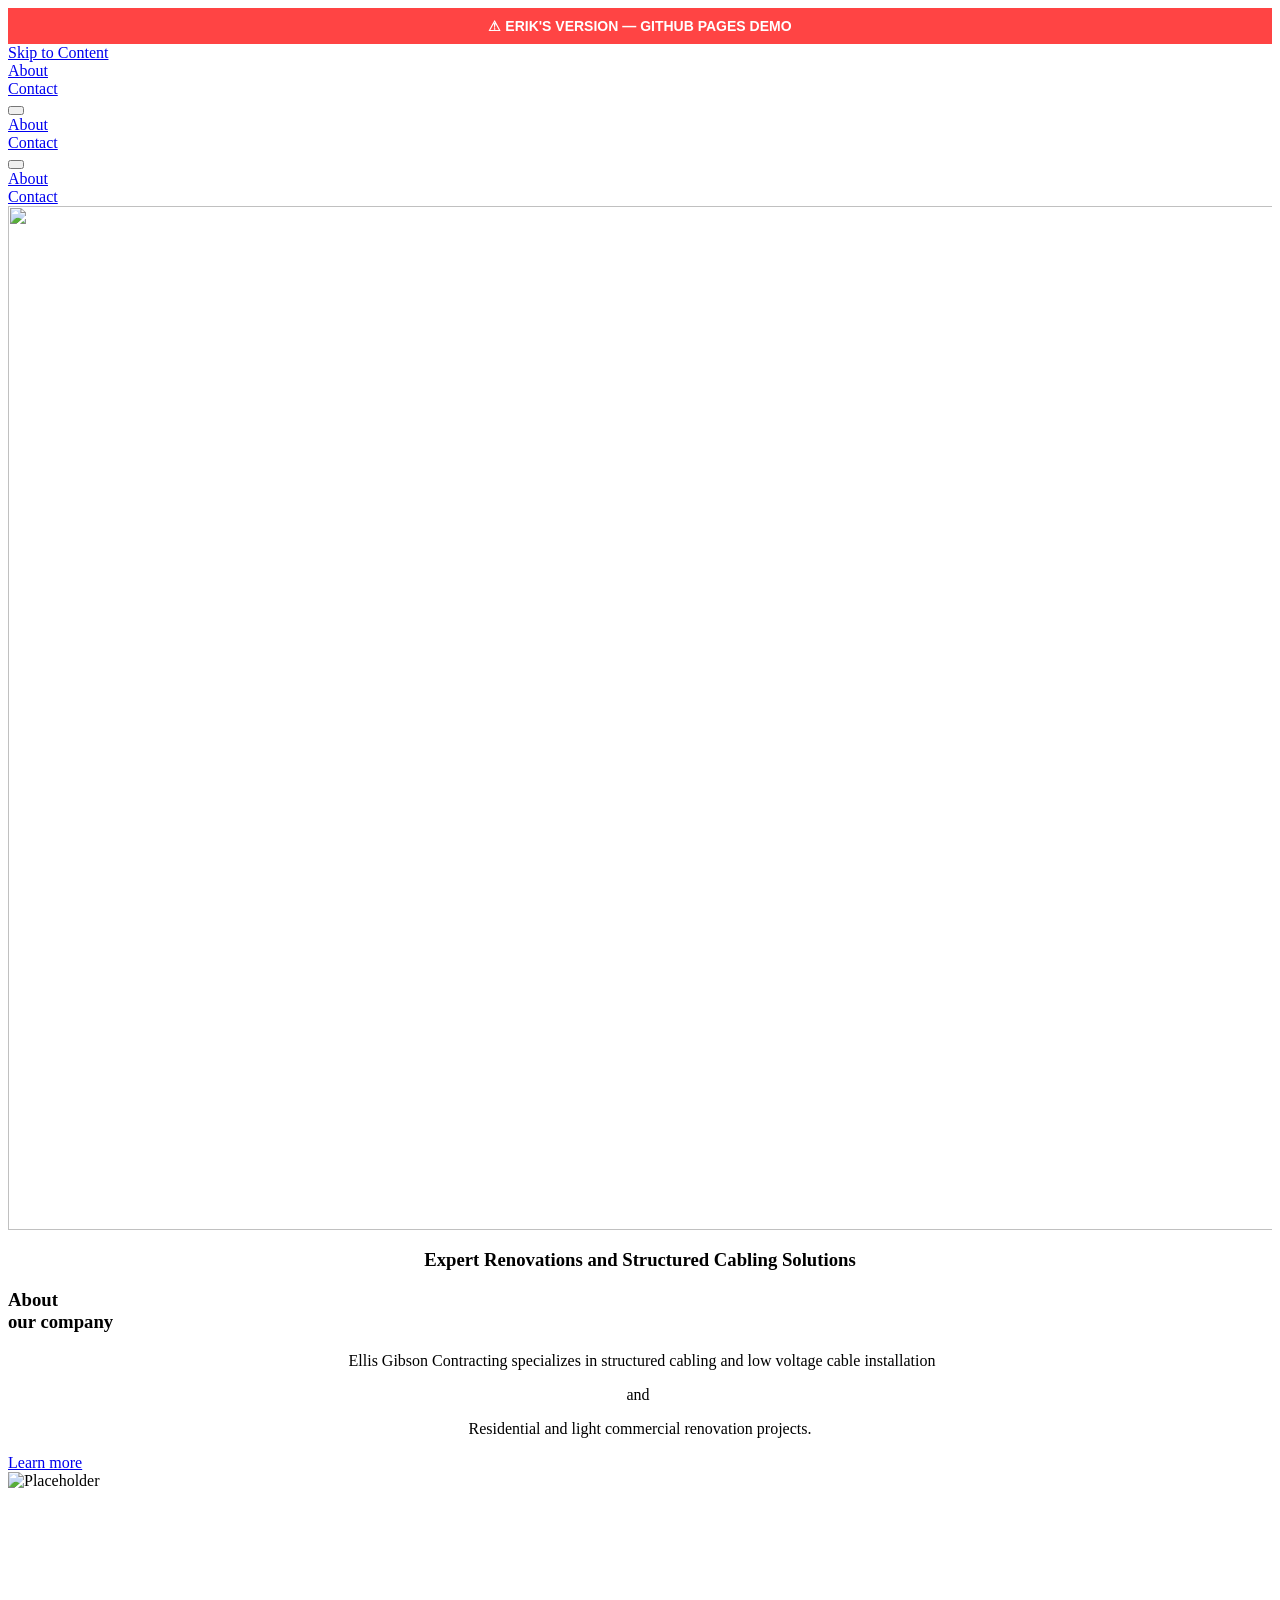
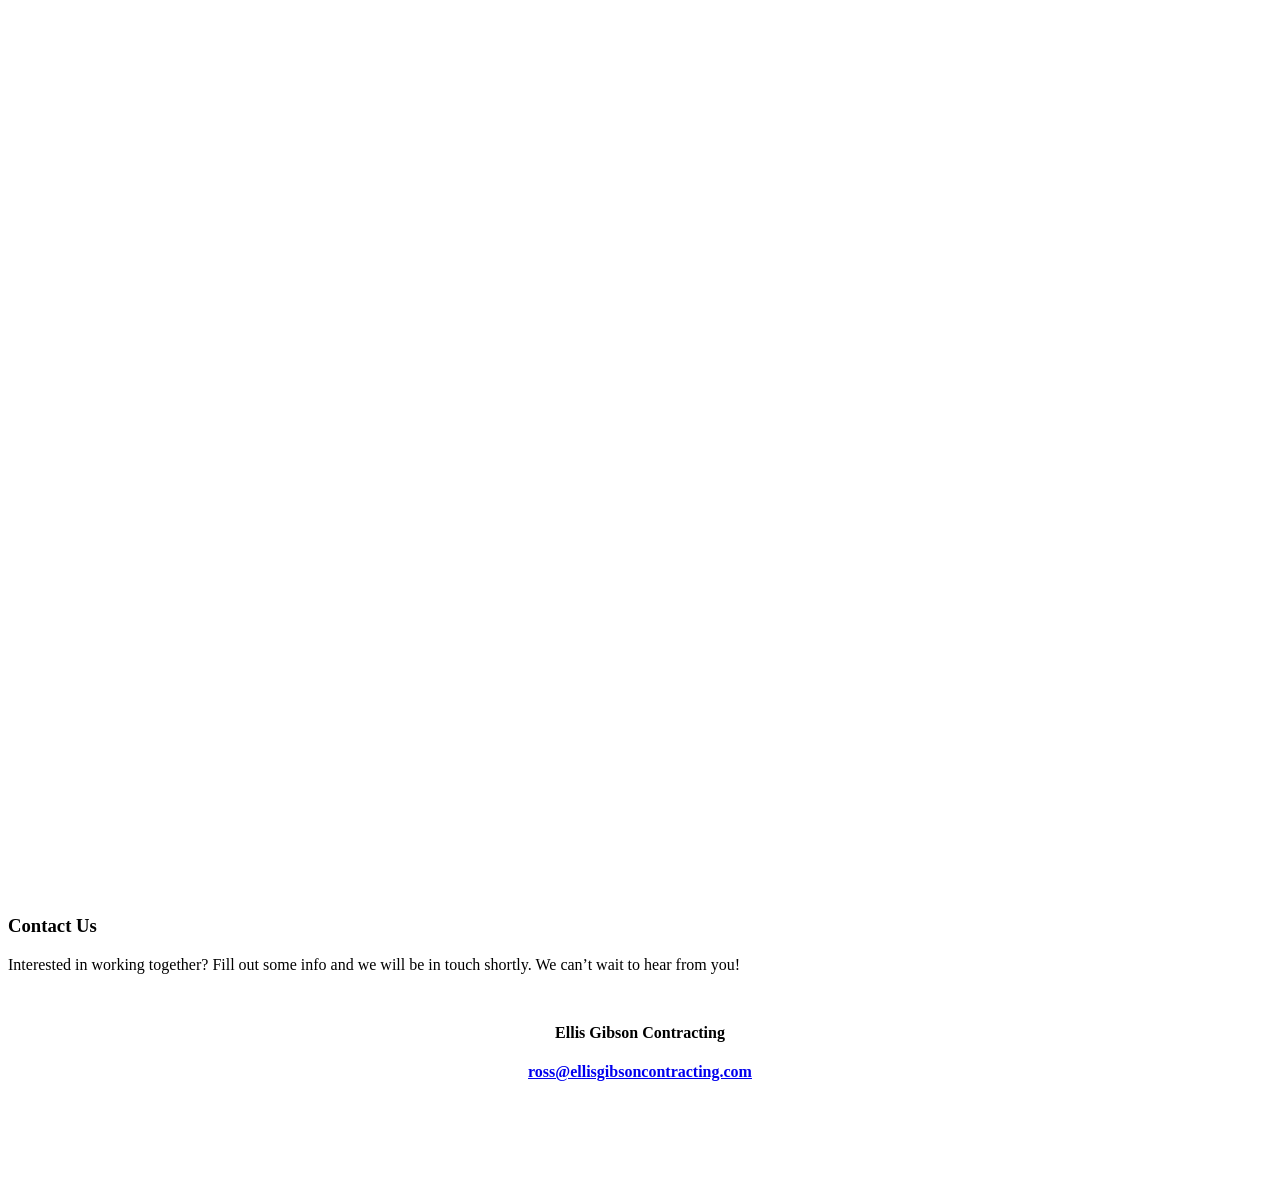
==== commit 4c5e3be6: "Fix content visibility: reveal content-mode wrappers, unstack fluid-engine grid, swap lazy-load imag" ====
--- a/index.html
+++ b/index.html
@@ -48,6 +48,24 @@
     
     
   <style>/* force static content visible */.sqs-block-content,.sqs-html-content,.sqs-text-block-container,[data-sqsp-text-block-content]{display:block!important;opacity:1!important;visibility:visible!important;}</style>
+<style>
+/* reveal content-mode wrappers (normally activated by Squarespace JS) */
+.js-content-mode-element-wrapper,.js-content-mode-element{display:block!important;opacity:1!important;visibility:visible!important;}
+.js-content-mode-element-system_mobile{display:none!important;}
+/* drop fluid-engine grid to normal flow so rows don't collapse */
+.fluid-engine{display:block!important;}
+.fluid-engine .fe-block{grid-area:auto!important;width:100%!important;}
+/* let sections grow to content */
+.page-section.section-height--custom,[data-fluid-engine-section]{min-height:auto!important;height:auto!important;}
+</style>
+<script>
+/* swap lazy-loaded data-src to src so images actually load */
+document.addEventListener('DOMContentLoaded',function(){
+  document.querySelectorAll('img[data-src]').forEach(function(img){
+    img.src=img.getAttribute('data-src');
+  });
+});
+</script>
 </head>
 
   <body
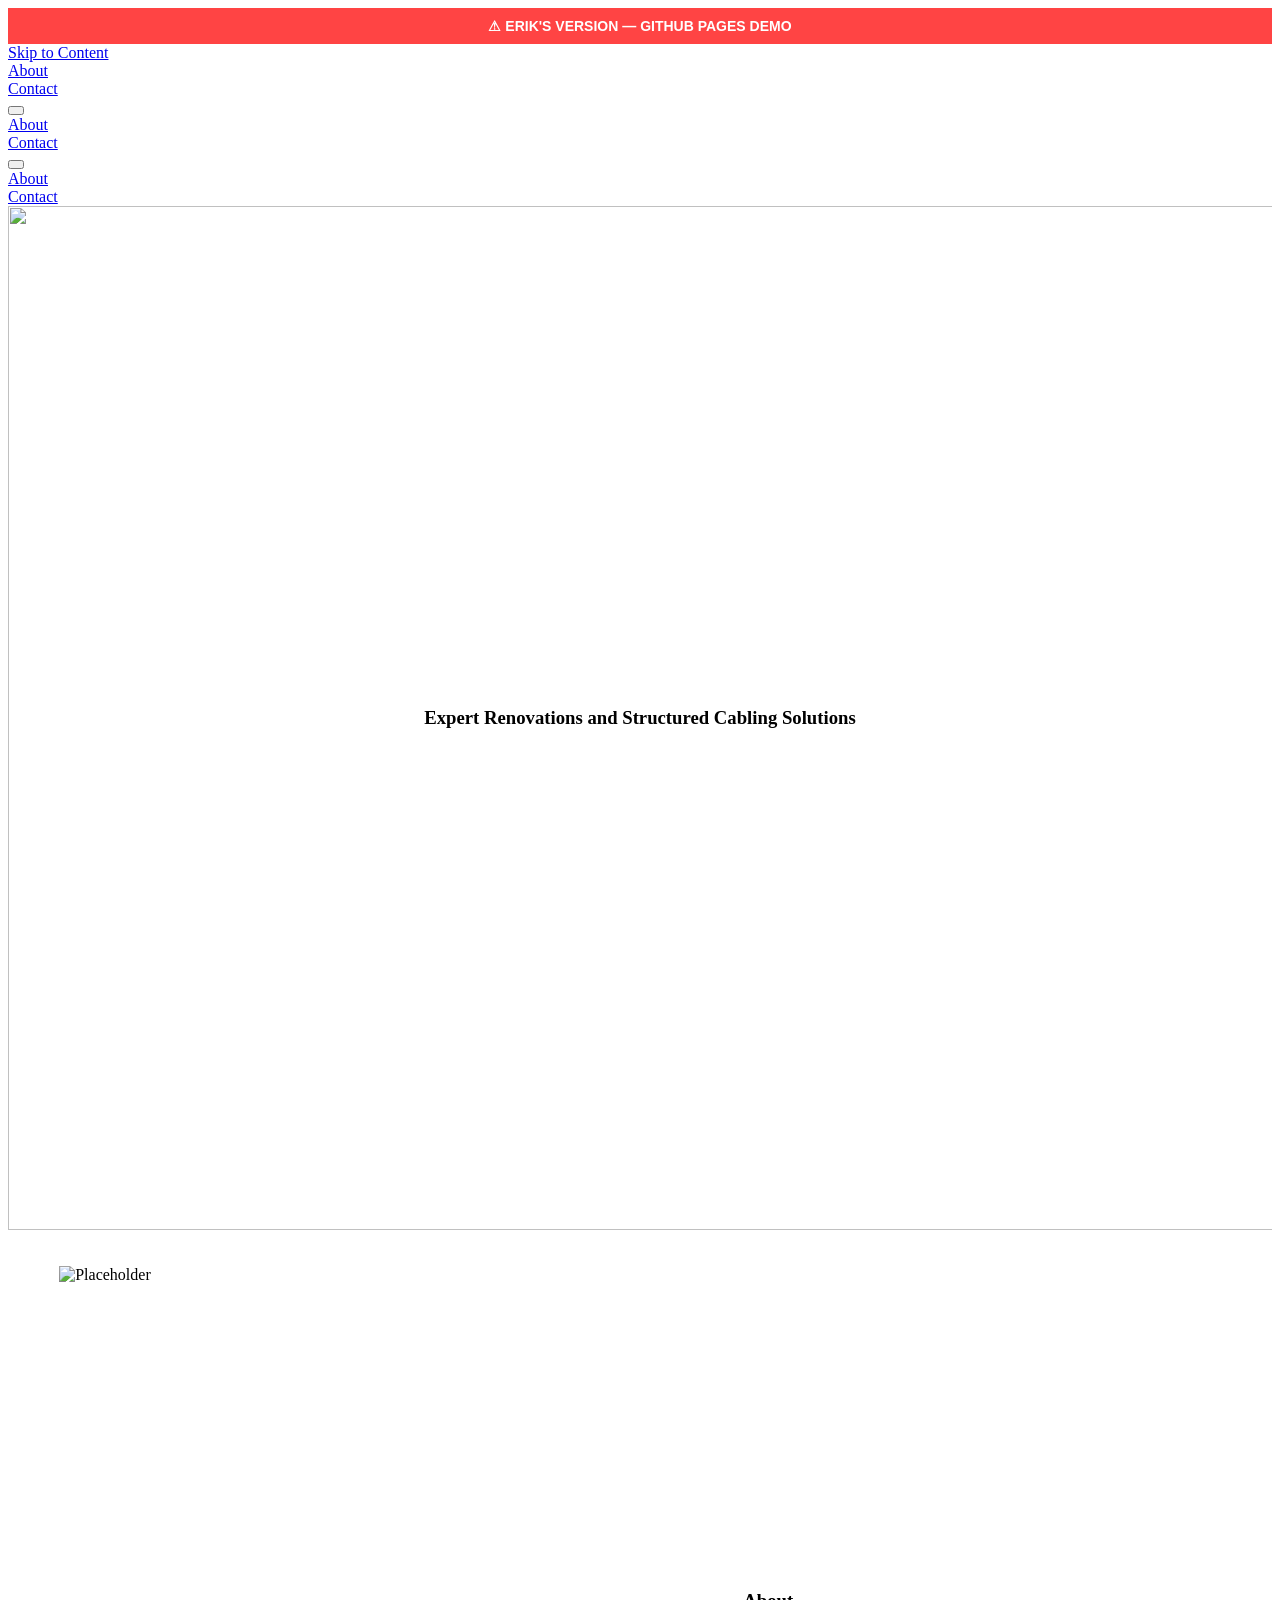
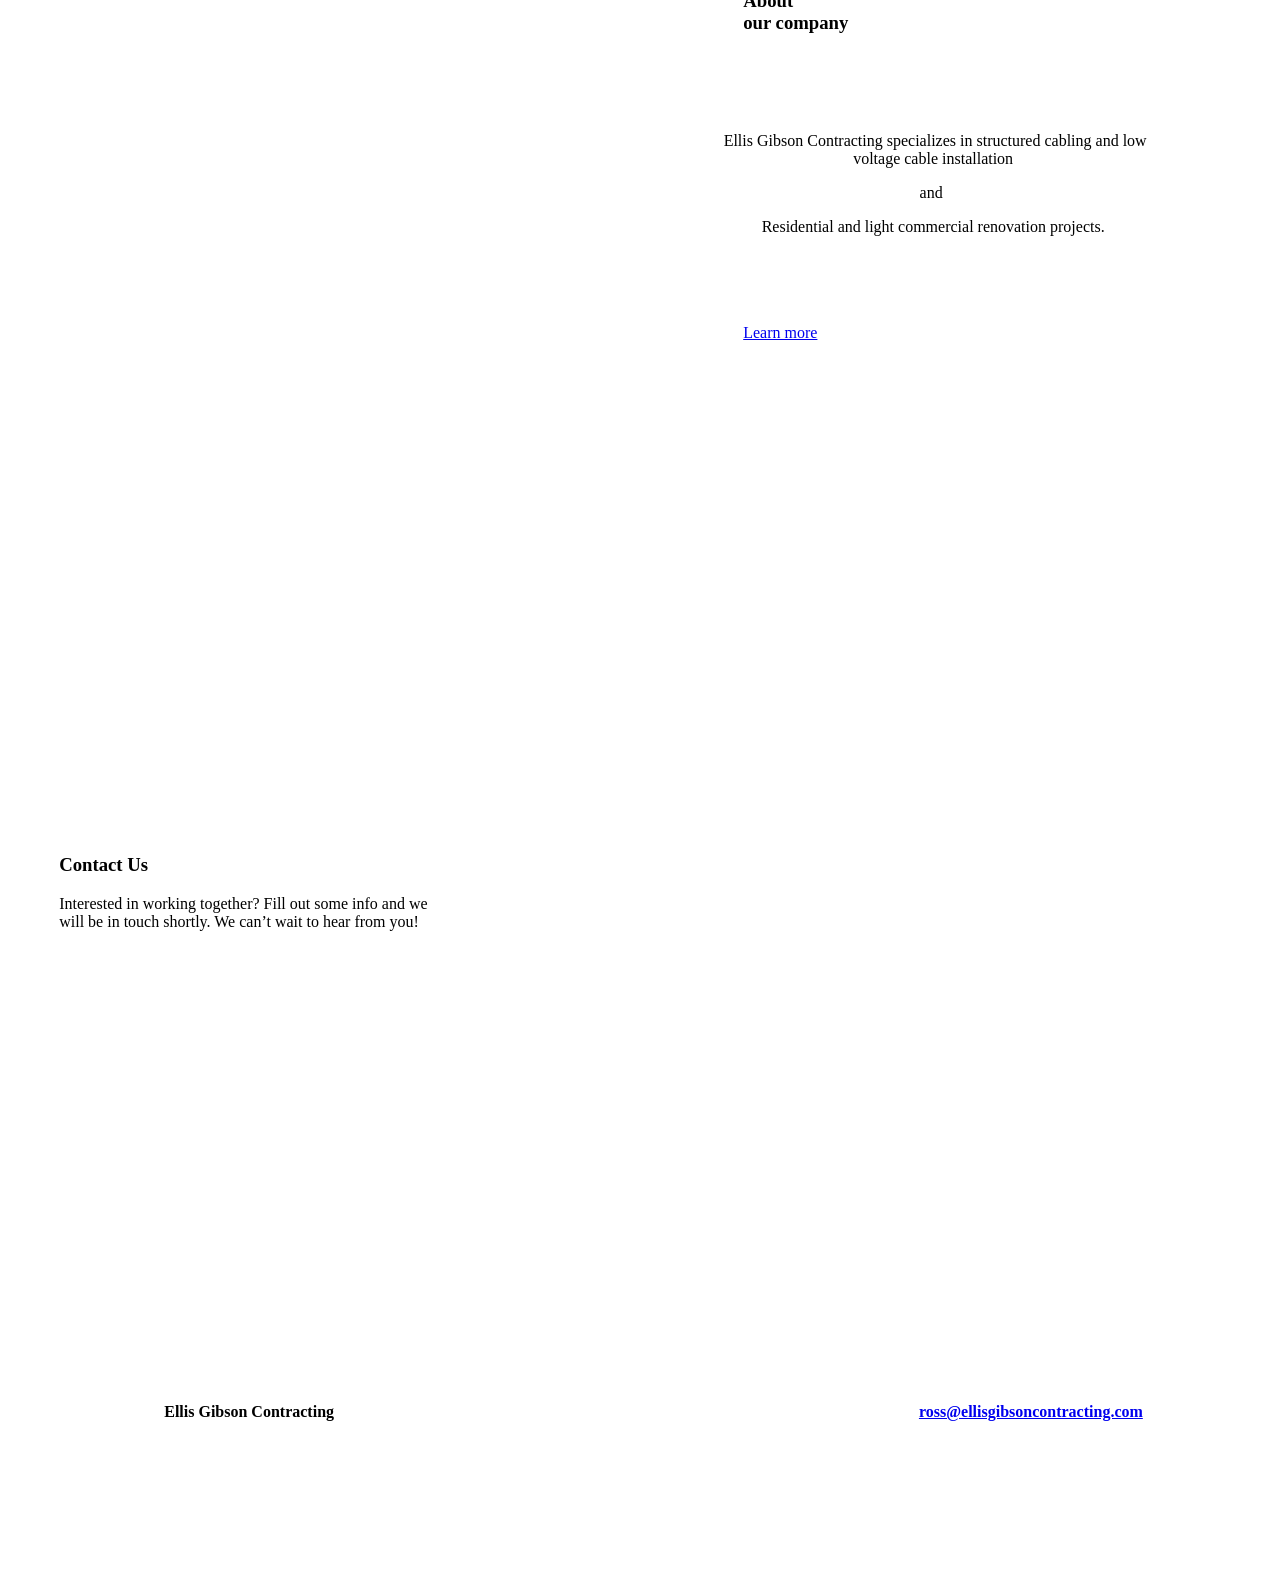
==== commit ddabcd34: "Revert all JS/CSS hacks - back to cart-removed state" ====
--- a/index.html
+++ b/index.html
@@ -43,30 +43,11 @@
 <link rel="stylesheet" type="text/css" href="https://assets.squarespace.com/universal/styles-compressed/commerce-d50e5960dc9fd059-min.en-US.css"><script>(function(rollups, name) { if (!rollups[name]) { rollups[name] = {}; } rollups[name].js = ["//assets.squarespace.com/universal/scripts-compressed/user-account-core-cdcb7cd486d6c77e-min.en-US.js"]; })(SQUARESPACE_ROLLUPS, 'squarespace-user_account_core');</script>
 <script crossorigin="anonymous" src="https://assets.squarespace.com/universal/scripts-compressed/user-account-core-cdcb7cd486d6c77e-min.en-US.js" defer ></script><script>(function(rollups, name) { if (!rollups[name]) { rollups[name] = {}; } rollups[name].css = ["//assets.squarespace.com/universal/styles-compressed/user-account-core-307d50f196c01a72-min.en-US.css"]; })(SQUARESPACE_ROLLUPS, 'squarespace-user_account_core');</script>
 <link rel="stylesheet" type="text/css" href="https://assets.squarespace.com/universal/styles-compressed/user-account-core-307d50f196c01a72-min.en-US.css"><script>(function(rollups, name) { if (!rollups[name]) { rollups[name] = {}; } rollups[name].js = ["//assets.squarespace.com/universal/scripts-compressed/performance-ebdd8dedee2a8a9a-min.en-US.js"]; })(SQUARESPACE_ROLLUPS, 'squarespace-performance');</script>
-<script crossorigin="anonymous" src="https://assets.squarespace.com/universal/scripts-compressed/performance-ebdd8dedee2a8a9a-min.en-US.js" defer ></script><link rel="stylesheet" type="text/css" href="https://definitions.sqspcdn.com/website-component-definition/static-assets/website.components.html/7cdb1edc-be83-40ec-864d-54d60ae7ea7b_672/website.components.html.styles.css"/><link rel="stylesheet" type="text/css" href="https://definitions.sqspcdn.com/website-component-definition/static-assets/website.components.button/37ef3afe-79be-43f0-9d3a-51c57ee07707_842/website.components.button.styles.css"/><link rel="stylesheet" type="text/css" href="https://definitions.sqspcdn.com/website-component-definition/static-assets/website.components.imageFluid/b1184077-8741-41cf-a35b-0fba03fcc6b5_659/website.components.imageFluid.styles.css"/><link rel="stylesheet" type="text/css" href="https://definitions.sqspcdn.com/website-component-definition/static-assets/website.components.form/06d9e376-c193-47ba-b8d3-0fee360a3587_844/website.components.form.styles.css"/><link rel="stylesheet" type="text/css" href="https://definitions.sqspcdn.com/website-component-definition/static-assets/website.components.socialLinks/9b78da03-60b8-43c6-b418-5194c65898c8_450/website.components.socialLinks.styles.css"/><script defer src="https://definitions.sqspcdn.com/website-component-definition/static-assets/website.components.imageFluid/b1184077-8741-41cf-a35b-0fba03fcc6b5_659/image-effect-parallax.js"></script><script defer src="https://definitions.sqspcdn.com/website-component-definition/static-assets/website.components.imageFluid/b1184077-8741-41cf-a35b-0fba03fcc6b5_659/748.js"></script><script defer src="https://definitions.sqspcdn.com/website-component-definition/static-assets/website.components.imageFluid/b1184077-8741-41cf-a35b-0fba03fcc6b5_659/image-effect-film-grain.js"></script><script defer src="https://definitions.sqspcdn.com/website-component-definition/static-assets/website.components.imageFluid/b1184077-8741-41cf-a35b-0fba03fcc6b5_659/image-effect-refracted-circles.js"></script><script defer src="https://definitions.sqspcdn.com/website-component-definition/static-assets/website.components.imageFluid/b1184077-8741-41cf-a35b-0fba03fcc6b5_659/website.components.imageFluid.shared.constants.js"></script><script defer src="https://definitions.sqspcdn.com/website-component-definition/static-assets/website.components.imageFluid/b1184077-8741-41cf-a35b-0fba03fcc6b5_659/8018.js"></script><script defer src="https://definitions.sqspcdn.com/website-component-definition/static-assets/website.components.imageFluid/b1184077-8741-41cf-a35b-0fba03fcc6b5_659/image-effect-liquid.js"></script><script defer src="https://definitions.sqspcdn.com/website-component-definition/static-assets/website.components.imageFluid/b1184077-8741-41cf-a35b-0fba03fcc6b5_659/image-effect-refracted-lines.js"></script><script defer src="https://definitions.sqspcdn.com/website-component-definition/static-assets/website.components.imageFluid/b1184077-8741-41cf-a35b-0fba03fcc6b5_659/9882.js"></script><script type="application/ld+json">{"url":"https://www.ellisgibsoncontracting.com","name":"Ellis Gibson Contracting ","description":"","image":"//images.squarespace-cdn.com/content/v1/698b41904fbfbd383cbbe862/39e944b5-7b18-4662-9cfe-be0c3e623ac1/Construction+Company+Logo+%2825%29.jpg","@context":"http://schema.org","@type":"WebSite"}</script><script type="application/ld+json">{"address":"","image":"https://static1.squarespace.com/static/698b41904fbfbd383cbbe862/t/698d05debd9c0e1c00c493e0/1770733968121/","openingHours":"","@context":"http://schema.org","@type":"LocalBusiness"}</script><link rel="stylesheet" type="text/css" href="https://static1.squarespace.com/static/versioned-site-css/698b41904fbfbd383cbbe862/7/5c5a519771c10ba3470d8101/698b41904fbfbd383cbbe870/1795/site.css?nocustom=true"/><link rel="stylesheet" type="text/css" href="https://static1.squarespace.com/static/vta/5c5a519771c10ba3470d8101/versioned-assets/1781534390190-DKOGXXD0DC43AQKK2LYR/static.css"/><script>Static.COOKIE_BANNER_CAPABLE = true;</script>
+<script crossorigin="anonymous" src="https://assets.squarespace.com/universal/scripts-compressed/performance-ebdd8dedee2a8a9a-min.en-US.js" defer ></script><link rel="stylesheet" type="text/css" href="https://definitions.sqspcdn.com/website-component-definition/static-assets/website.components.html/7cdb1edc-be83-40ec-864d-54d60ae7ea7b_672/website.components.html.styles.css"/><link rel="stylesheet" type="text/css" href="https://definitions.sqspcdn.com/website-component-definition/static-assets/website.components.button/37ef3afe-79be-43f0-9d3a-51c57ee07707_842/website.components.button.styles.css"/><link rel="stylesheet" type="text/css" href="https://definitions.sqspcdn.com/website-component-definition/static-assets/website.components.imageFluid/b1184077-8741-41cf-a35b-0fba03fcc6b5_659/website.components.imageFluid.styles.css"/><link rel="stylesheet" type="text/css" href="https://definitions.sqspcdn.com/website-component-definition/static-assets/website.components.form/06d9e376-c193-47ba-b8d3-0fee360a3587_844/website.components.form.styles.css"/><link rel="stylesheet" type="text/css" href="https://definitions.sqspcdn.com/website-component-definition/static-assets/website.components.socialLinks/9b78da03-60b8-43c6-b418-5194c65898c8_450/website.components.socialLinks.styles.css"/><script defer src="https://definitions.sqspcdn.com/website-component-definition/static-assets/website.components.imageFluid/b1184077-8741-41cf-a35b-0fba03fcc6b5_659/image-effect-parallax.js"></script><script defer src="https://definitions.sqspcdn.com/website-component-definition/static-assets/website.components.imageFluid/b1184077-8741-41cf-a35b-0fba03fcc6b5_659/748.js"></script><script defer src="https://definitions.sqspcdn.com/website-component-definition/static-assets/website.components.form/06d9e376-c193-47ba-b8d3-0fee360a3587_844/website.components.form.visitor.js"></script><script defer src="https://definitions.sqspcdn.com/website-component-definition/static-assets/website.components.imageFluid/b1184077-8741-41cf-a35b-0fba03fcc6b5_659/image-effect-film-grain.js"></script><script defer src="https://definitions.sqspcdn.com/website-component-definition/static-assets/website.components.imageFluid/b1184077-8741-41cf-a35b-0fba03fcc6b5_659/image-effect-refracted-circles.js"></script><script defer src="https://definitions.sqspcdn.com/website-component-definition/static-assets/website.components.imageFluid/b1184077-8741-41cf-a35b-0fba03fcc6b5_659/website.components.imageFluid.shared.constants.js"></script><script defer src="https://definitions.sqspcdn.com/website-component-definition/static-assets/website.components.imageFluid/b1184077-8741-41cf-a35b-0fba03fcc6b5_659/8018.js"></script><script defer src="https://definitions.sqspcdn.com/website-component-definition/static-assets/website.components.imageFluid/b1184077-8741-41cf-a35b-0fba03fcc6b5_659/image-effect-liquid.js"></script><script defer src="https://definitions.sqspcdn.com/website-component-definition/static-assets/website.components.button/37ef3afe-79be-43f0-9d3a-51c57ee07707_842/website.components.button.visitor.js"></script><script defer src="https://definitions.sqspcdn.com/website-component-definition/static-assets/website.components.html/7cdb1edc-be83-40ec-864d-54d60ae7ea7b_672/website.components.html.visitor.js"></script><script defer src="https://definitions.sqspcdn.com/website-component-definition/static-assets/website.components.imageFluid/b1184077-8741-41cf-a35b-0fba03fcc6b5_659/website.components.imageFluid.visitor.js"></script><script defer src="https://definitions.sqspcdn.com/website-component-definition/static-assets/website.components.imageFluid/b1184077-8741-41cf-a35b-0fba03fcc6b5_659/image-effect-refracted-lines.js"></script><script defer src="https://definitions.sqspcdn.com/website-component-definition/static-assets/website.components.socialLinks/9b78da03-60b8-43c6-b418-5194c65898c8_450/website.components.socialLinks.visitor.js"></script><script defer src="https://definitions.sqspcdn.com/website-component-definition/static-assets/website.components.imageFluid/b1184077-8741-41cf-a35b-0fba03fcc6b5_659/9882.js"></script><script type="application/ld+json">{"url":"https://www.ellisgibsoncontracting.com","name":"Ellis Gibson Contracting ","description":"","image":"//images.squarespace-cdn.com/content/v1/698b41904fbfbd383cbbe862/39e944b5-7b18-4662-9cfe-be0c3e623ac1/Construction+Company+Logo+%2825%29.jpg","@context":"http://schema.org","@type":"WebSite"}</script><script type="application/ld+json">{"address":"","image":"https://static1.squarespace.com/static/698b41904fbfbd383cbbe862/t/698d05debd9c0e1c00c493e0/1770733968121/","openingHours":"","@context":"http://schema.org","@type":"LocalBusiness"}</script><link rel="stylesheet" type="text/css" href="https://static1.squarespace.com/static/versioned-site-css/698b41904fbfbd383cbbe862/7/5c5a519771c10ba3470d8101/698b41904fbfbd383cbbe870/1795/site.css?nocustom=true"/><link rel="stylesheet" type="text/css" href="https://static1.squarespace.com/static/vta/5c5a519771c10ba3470d8101/versioned-assets/1781534390190-DKOGXXD0DC43AQKK2LYR/static.css"/><script>Static.COOKIE_BANNER_CAPABLE = true;</script>
 <!-- End of Squarespace Headers -->
     
     
-  <style>/* force static content visible */.sqs-block-content,.sqs-html-content,.sqs-text-block-container,[data-sqsp-text-block-content]{display:block!important;opacity:1!important;visibility:visible!important;}</style>
-<style>
-/* reveal content-mode wrappers (normally activated by Squarespace JS) */
-.js-content-mode-element-wrapper,.js-content-mode-element{display:block!important;opacity:1!important;visibility:visible!important;}
-.js-content-mode-element-system_mobile{display:none!important;}
-/* drop fluid-engine grid to normal flow so rows don't collapse */
-.fluid-engine{display:block!important;}
-.fluid-engine .fe-block{grid-area:auto!important;width:100%!important;}
-/* let sections grow to content */
-.page-section.section-height--custom,[data-fluid-engine-section]{min-height:auto!important;height:auto!important;}
-</style>
-<script>
-/* swap lazy-loaded data-src to src so images actually load */
-document.addEventListener('DOMContentLoaded',function(){
-  document.querySelectorAll('img[data-src]').forEach(function(img){
-    img.src=img.getAttribute('data-src');
-  });
-});
-</script>
-</head>
+  </head>
 
   <body
     id="collection-698b41914fbfbd383cbbe8a7"
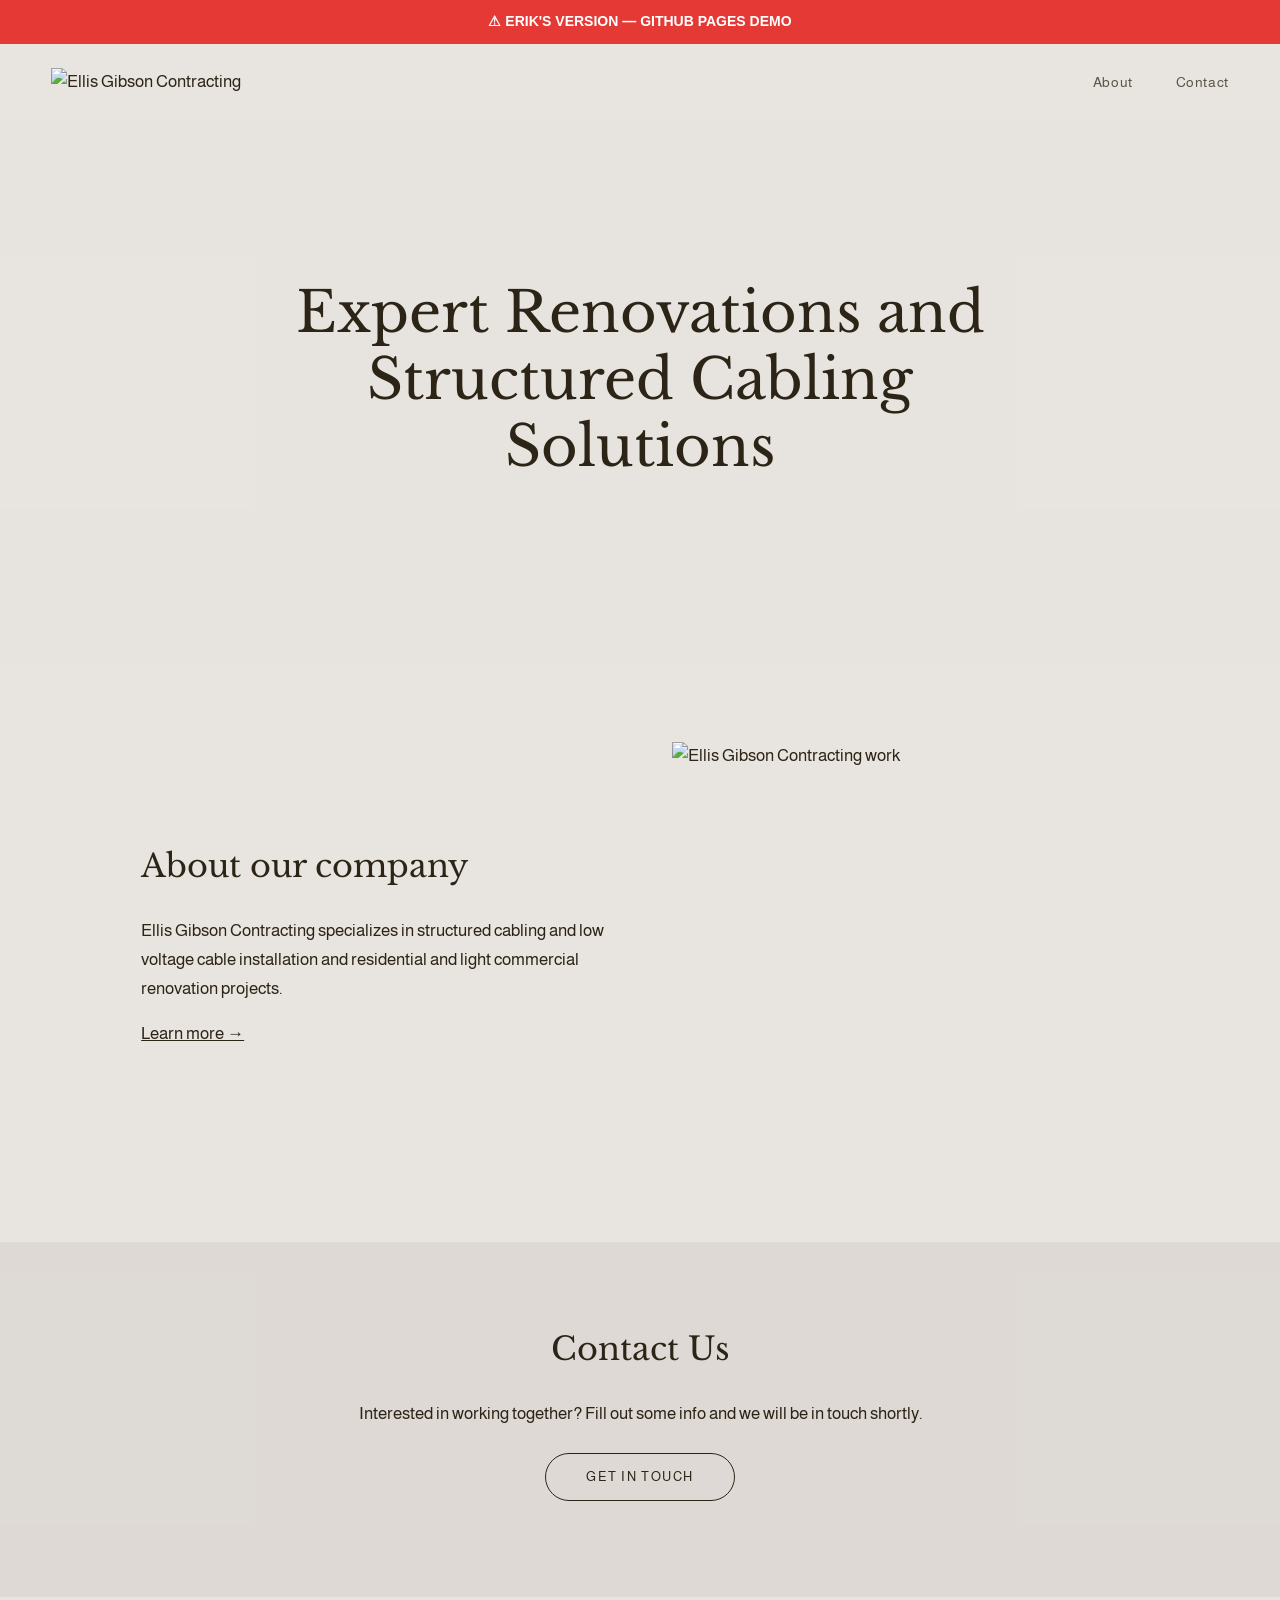
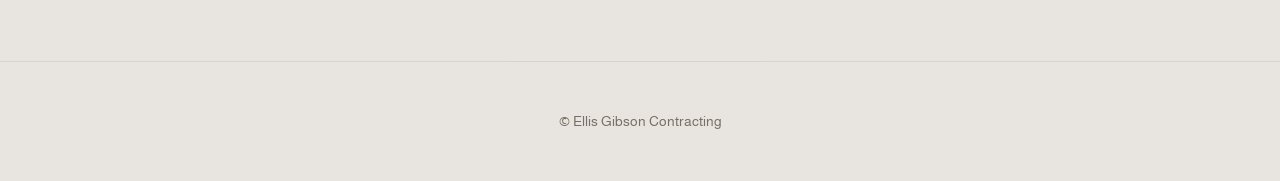
==== commit 018572b0: "Rebuild site as clean static HTML - drop Squarespace dependency" ====
--- a/index.html
+++ b/index.html
@@ -1,3177 +1,57 @@
-<!doctype html>
-<html xmlns:og="http://opengraphprotocol.org/schema/" xmlns:fb="http://www.facebook.com/2008/fbml" lang="en-US"  >
-  <head>
-    <meta http-equiv="X-UA-Compatible" content="IE=edge,chrome=1">
-    <meta name="viewport" content="width=device-width, initial-scale=1">
-    <!-- This is Squarespace. --><!-- caribou-triceratops-5kem -->
-<base href="">
-<meta charset="utf-8" />
-<title>Ellis Gibson Contracting </title>
-<meta http-equiv="Accept-CH" content="Sec-CH-UA-Platform-Version, Sec-CH-UA-Model" /><link rel="icon" type="image/x-icon" href="https://assets.squarespace.com/universal/default-favicon.ico"/>
-<link rel="canonical" href="index.html"/>
-<meta property="og:site_name" content="Ellis Gibson Contracting "/>
-<meta property="og:title" content="Ellis Gibson Contracting "/>
-<meta property="og:url" content="https://www.ellisgibsoncontracting.com"/>
-<meta property="og:type" content="website"/>
-<meta property="og:image" content="http://static1.squarespace.com/static/698b41904fbfbd383cbbe862/t/698d05debd9c0e1c00c493e0/1770849758660/Construction+Company+Logo+%2825%29.jpg?format=1500w"/>
-<meta property="og:image:width" content="500"/>
-<meta property="og:image:height" content="500"/>
-<meta itemprop="name" content="Ellis Gibson Contracting "/>
-<meta itemprop="url" content="https://www.ellisgibsoncontracting.com"/>
-<meta itemprop="thumbnailUrl" content="http://static1.squarespace.com/static/698b41904fbfbd383cbbe862/t/698d05debd9c0e1c00c493e0/1770849758660/Construction+Company+Logo+%2825%29.jpg?format=1500w"/>
-<link rel="image_src" href="http://static1.squarespace.com/static/698b41904fbfbd383cbbe862/t/698d05debd9c0e1c00c493e0/1770849758660/Construction+Company+Logo+%2825%29.jpg?format=1500w" />
-<meta itemprop="image" content="http://static1.squarespace.com/static/698b41904fbfbd383cbbe862/t/698d05debd9c0e1c00c493e0/1770849758660/Construction+Company+Logo+%2825%29.jpg?format=1500w"/>
-<meta name="twitter:title" content="Ellis Gibson Contracting "/>
-<meta name="twitter:image" content="http://static1.squarespace.com/static/698b41904fbfbd383cbbe862/t/698d05debd9c0e1c00c493e0/1770849758660/Construction+Company+Logo+%2825%29.jpg?format=1500w"/>
-<meta name="twitter:url" content="https://www.ellisgibsoncontracting.com"/>
-<meta name="twitter:card" content="summary"/>
-<meta name="description" content="" />
-<link rel="preconnect" href="https://images.squarespace-cdn.com">
-<link rel="preconnect" href="https://fonts.gstatic.com" crossorigin>
-<link rel="stylesheet" href="https://fonts.googleapis.com/css2?family=Almarai:ital,wght@0,400;0,700&family=Libre+Baskerville:ital,wght@0,400;0,700;1,400"><script type="text/javascript" crossorigin="anonymous" defer="true" nomodule="nomodule" src="https://assets.squarespace.com/@sqs/polyfiller/1.6/legacy.js"></script>
-<script type="text/javascript" crossorigin="anonymous" defer="true" src="https://assets.squarespace.com/@sqs/polyfiller/1.6/modern.js"></script>
-<script data-name="static-context">Static = window.Static || {}; Static.SQUARESPACE_CONTEXT = {"betaFeatureFlags":["override_block_styles","campaigns_new_image_layout_picker","commerce_product_payment_plan_editing","enable_form_submission_trigger","enable_modernized_pdp_m3_layout_ux","scripts_defer","i18n_beta_website_locales","new_stacked_index","campaigns_table_v2","member_areas_feature","marketing_automations","campaigns_discount_section_in_blasts","modernized-pdp-m2-enabled","enable_modernized_pdp_m3_fluid","nested_categories","campaigns_discount_section_in_automations","output_template_css_assets","campaigns_merch_state","contacts_and_campaigns_redesign","campaigns_thumbnail_layout","marketing_landing_page","supports_versioned_template_assets","campaigns_import_discounts"],"facebookAppId":"314192535267336","facebookApiVersion":"v6.0","rollups":{"squarespace-announcement-bar":{"js":"//assets.squarespace.com/universal/scripts-compressed/announcement-bar-0d42d1862159c4e6-min.en-US.js"},"squarespace-audio-player":{"css":"//assets.squarespace.com/universal/styles-compressed/audio-player-b05f5197a871c566-min.en-US.css","js":"//assets.squarespace.com/universal/scripts-compressed/audio-player-5b804831f1e69672-min.en-US.js"},"squarespace-blog-collection-list":{"css":"//assets.squarespace.com/universal/styles-compressed/blog-collection-list-b4046463b72f34e2-min.en-US.css","js":"//assets.squarespace.com/universal/scripts-compressed/blog-collection-list-d5bd5d2a1524b858-min.en-US.js"},"squarespace-calendar-block-renderer":{"css":"//assets.squarespace.com/universal/styles-compressed/calendar-block-renderer-c3fef2a497c8e56b-min.en-US.css","js":"//assets.squarespace.com/universal/scripts-compressed/calendar-block-renderer-eb449d66ffd023be-min.en-US.js"},"squarespace-chartjs-helpers":{"css":"//assets.squarespace.com/universal/styles-compressed/chartjs-helpers-96b256171ee039c1-min.en-US.css","js":"//assets.squarespace.com/universal/scripts-compressed/chartjs-helpers-0f6610ea3f198027-min.en-US.js"},"squarespace-comments":{"css":"//assets.squarespace.com/universal/styles-compressed/comments-1909adba615d1267-min.en-US.css","js":"//assets.squarespace.com/universal/scripts-compressed/comments-22e133c4dc8842c4-min.en-US.js"},"squarespace-custom-css-popup":{"css":"//assets.squarespace.com/universal/styles-compressed/custom-css-popup-f387ac693a6f379a-min.en-US.css","js":"//assets.squarespace.com/universal/scripts-compressed/custom-css-popup-c462f0abc4c9779c-min.en-US.js"},"squarespace-dialog":{"css":"//assets.squarespace.com/universal/styles-compressed/dialog-86aacd645d83874c-min.en-US.css","js":"//assets.squarespace.com/universal/scripts-compressed/dialog-f53da749b97dee38-min.en-US.js"},"squarespace-events-collection":{"css":"//assets.squarespace.com/universal/styles-compressed/events-collection-c3fef2a497c8e56b-min.en-US.css","js":"//assets.squarespace.com/universal/scripts-compressed/events-collection-36e982b07d060c96-min.en-US.js"},"squarespace-form-rendering-utils":{"js":"//assets.squarespace.com/universal/scripts-compressed/form-rendering-utils-2034576bee2ca374-min.en-US.js"},"squarespace-forms":{"css":"//assets.squarespace.com/universal/styles-compressed/forms-0afd3c6ac30bbab1-min.en-US.css","js":"//assets.squarespace.com/universal/scripts-compressed/forms-93a072eb173475ab-min.en-US.js"},"squarespace-gallery-collection-list":{"css":"//assets.squarespace.com/universal/styles-compressed/gallery-collection-list-b4046463b72f34e2-min.en-US.css","js":"//assets.squarespace.com/universal/scripts-compressed/gallery-collection-list-9f7aecddb0723bd7-min.en-US.js"},"squarespace-image-zoom":{"css":"//assets.squarespace.com/universal/styles-compressed/image-zoom-b4046463b72f34e2-min.en-US.css","js":"//assets.squarespace.com/universal/scripts-compressed/image-zoom-52dbe9048953f4ac-min.en-US.js"},"squarespace-pinterest":{"css":"//assets.squarespace.com/universal/styles-compressed/pinterest-b4046463b72f34e2-min.en-US.css","js":"//assets.squarespace.com/universal/scripts-compressed/pinterest-62ef3cd44d2c3736-min.en-US.js"},"squarespace-popup-overlay":{"css":"//assets.squarespace.com/universal/styles-compressed/popup-overlay-b742b752f5880972-min.en-US.css","js":"//assets.squarespace.com/universal/scripts-compressed/popup-overlay-b63a4b86cd036d89-min.en-US.js"},"squarespace-product-quick-view":{"css":"//assets.squarespace.com/universal/styles-compressed/product-quick-view-0afd3c6ac30bbab1-min.en-US.css","js":"//assets.squarespace.com/universal/scripts-compressed/product-quick-view-e45ff32cd19a63a1-min.en-US.js"},"squarespace-products-collection-item-v2":{"css":"//assets.squarespace.com/universal/styles-compressed/products-collection-item-v2-b4046463b72f34e2-min.en-US.css","js":"//assets.squarespace.com/universal/scripts-compressed/products-collection-item-v2-c2ab0e31b1585540-min.en-US.js"},"squarespace-products-collection-list-v2":{"css":"//assets.squarespace.com/universal/styles-compressed/products-collection-list-v2-b4046463b72f34e2-min.en-US.css","js":"//assets.squarespace.com/universal/scripts-compressed/products-collection-list-v2-c476cb19fc080a16-min.en-US.js"},"squarespace-search-page":{"css":"//assets.squarespace.com/universal/styles-compressed/search-page-90a67fc09b9b32c6-min.en-US.css","js":"//assets.squarespace.com/universal/scripts-compressed/search-page-ceba448b3f1e31a7-min.en-US.js"},"squarespace-search-preview":{"js":"//assets.squarespace.com/universal/scripts-compressed/search-preview-5f4cebfd0bfdcca2-min.en-US.js"},"squarespace-simple-liking":{"css":"//assets.squarespace.com/universal/styles-compressed/simple-liking-701bf8bbc05ec6aa-min.en-US.css","js":"//assets.squarespace.com/universal/scripts-compressed/simple-liking-a5d16f553c1269c6-min.en-US.js"},"squarespace-social-buttons":{"css":"//assets.squarespace.com/universal/styles-compressed/social-buttons-95032e5fa98e47a5-min.en-US.css","js":"//assets.squarespace.com/universal/scripts-compressed/social-buttons-47746ee59e9cf20f-min.en-US.js"},"squarespace-tourdates":{"css":"//assets.squarespace.com/universal/styles-compressed/tourdates-b4046463b72f34e2-min.en-US.css","js":"//assets.squarespace.com/universal/scripts-compressed/tourdates-20b473f1d1e43c1d-min.en-US.js"},"squarespace-website-overlays-manager":{"css":"//assets.squarespace.com/universal/styles-compressed/website-overlays-manager-07ea5a4e004e6710-min.en-US.css","js":"//assets.squarespace.com/universal/scripts-compressed/website-overlays-manager-62ad7f8ae9b90855-min.en-US.js"}},"pageType":2,"website":{"id":"698b41904fbfbd383cbbe862","captchaSettings":{"enabledForDonations":false},"cloneable":false,"contentModifiedOn":1770733968121,"formattingLocale":"en-US","fullSiteTitle":"Ellis Gibson Contracting ","identifier":"caribou-triceratops-5kem","imageMetadataProcessingEnabled":false,"isHstsEnabled":true,"language":"en-US","location":{},"logoImageId":"698d05debd9c0e1c00c493e0","mobileLogoImageId":"698d0609a7cc617720f5c91b","primaryDomain":"www.ellisgibsoncontracting.com","screenshotId":"b5d656e5e27fcc080ad41a18da9e6c95ccb8183e1ffc851e6efa50920c197205","shareButtonOptions":{"1":true,"6":true,"3":true,"2":true,"4":true,"7":true,"8":true},"showOwnerLogin":false,"siteDescription":"","siteStatus":{},"siteTitle":"Ellis Gibson Contracting ","sslSetting":3,"timeZone":"America/New_York","translationLocale":"en-US","typekitId":"","websiteType":4,"hasBeenCloneable":false,"statsMigrated":false,"authenticUrl":"https://www.ellisgibsoncontracting.com","baseUrl":"https://www.ellisgibsoncontracting.com","internalUrl":"https://caribou-triceratops-5kem.squarespace.com","logoImageUrl":"//images.squarespace-cdn.com/content/v1/698b41904fbfbd383cbbe862/39e944b5-7b18-4662-9cfe-be0c3e623ac1/Construction+Company+Logo+%2825%29.jpg","machineTimeZoneOffset":-14400000,"mobileLogoImageUrl":"//images.squarespace-cdn.com/content/v1/698b41904fbfbd383cbbe862/f2937c1a-5775-4dbe-84c2-c0c8a2467913/Construction+Company+Logo+%2825%29.jpg","timeZoneAbbr":"EDT","timeZoneOffset":-14400000},"websiteSettings":{"id":"698b41904fbfbd383cbbe86b","websiteId":"698b41904fbfbd383cbbe862","subjects":[],"country":"US","state":"VA","simpleLikingEnabled":true,"popupOverlaySettings":{"style":1,"enabledPages":[]},"commentLikesAllowed":true,"commentAnonAllowed":true,"commentThreaded":true,"commentApprovalRequired":false,"commentAvatarsOn":true,"commentSortType":2,"commentFlagThreshold":0,"commentFlagsAllowed":true,"commentEnableByDefault":true,"commentDisableAfterDaysDefault":0,"disqusShortname":"","commentsEnabled":false,"businessHours":{},"storeSettings":{"returnPolicy":null,"termsOfService":null,"privacyPolicy":null,"expressCheckout":false,"continueShoppingLinkUrl":"/","useLightCart":false,"showNoteField":false,"shippingCountryDefaultValue":"US","billToShippingDefaultValue":false,"showShippingPhoneNumber":true,"isShippingPhoneRequired":false,"showBillingPhoneNumber":true,"isBillingPhoneRequired":false,"currenciesSupported":["USD","CAD","GBP","AUD","EUR","CHF","NOK","SEK","DKK","NZD","SGD","MXN","HKD","CZK","ILS","MYR","RUB","PHP","PLN","THB","BRL","ARS","COP","IDR","INR","JPY","ZAR","KRW"],"defaultCurrency":"USD","selectedCurrency":"USD","measurementStandard":1,"showCustomCheckoutForm":false,"checkoutPageMarketingOptInEnabled":true,"enableMailingListOptInByDefault":false,"sameAsRetailLocation":false,"merchandisingSettings":{"scarcityEnabledOnProductItems":false,"scarcityEnabledOnProductBlocks":false,"scarcityMessageType":"DEFAULT_SCARCITY_MESSAGE","scarcityThreshold":10,"multipleQuantityAllowedForServices":true,"restockNotificationsEnabled":false,"restockNotificationsMailingListSignUpEnabled":false,"relatedProductsEnabled":false,"relatedProductsOrdering":"random","soldOutVariantsDropdownDisabled":false,"productComposerOptedIn":false,"productComposerABTestOptedOut":false,"productReviewsEnabled":false},"minimumOrderSubtotalEnabled":false,"minimumOrderSubtotal":{"currency":"USD","value":"0.00"},"addToCartConfirmationType":2,"isLive":false,"multipleQuantityAllowedForServices":true},"useEscapeKeyToLogin":false,"ssBadgeType":1,"ssBadgePosition":4,"ssBadgeVisibility":1,"ssBadgeDevices":1,"pinterestOverlayOptions":{"mode":"disabled"},"userAccountsSettings":{"loginAllowed":true,"signupAllowed":true}},"cookieSettings":{"isCookieBannerEnabled":false,"isRestrictiveCookiePolicyEnabled":false,"cookieBannerText":"","cookieBannerTheme":"","cookieBannerVariant":"","cookieBannerPosition":"","cookieBannerCtaVariant":"","cookieBannerCtaText":"","cookieBannerAcceptType":"OPT_IN","cookieBannerOptOutCtaText":"","cookieBannerHasOptOut":false,"cookieBannerHasManageCookies":true,"cookieBannerManageCookiesLabel":"","cookieBannerSavedPreferencesText":"","cookieBannerSavedPreferencesLayout":"PILL"},"websiteCloneable":false,"collection":{"title":"Home","id":"698b41914fbfbd383cbbe8a7","fullUrl":"/","type":10,"permissionType":1},"subscribed":false,"appDomain":"squarespace.com","templateTweakable":true,"tweakJSON":{"form-use-theme-colors":"true","header-logo-height":"140px","header-mobile-logo-max-height":"30px","header-vert-padding":"2vw","header-width":"Full","maxPageWidth":"2000px","mobile-header-vert-padding":"6vw","pagePadding":"4vw","tweak-blog-alternating-side-by-side-image-aspect-ratio":"1:1 Square","tweak-blog-alternating-side-by-side-image-spacing":"6%","tweak-blog-alternating-side-by-side-meta-spacing":"20px","tweak-blog-alternating-side-by-side-primary-meta":"Categories","tweak-blog-alternating-side-by-side-read-more-spacing":"20px","tweak-blog-alternating-side-by-side-secondary-meta":"Date","tweak-blog-basic-grid-columns":"3","tweak-blog-basic-grid-image-aspect-ratio":"3:2 Standard","tweak-blog-basic-grid-image-spacing":"35px","tweak-blog-basic-grid-meta-spacing":"25px","tweak-blog-basic-grid-primary-meta":"Categories","tweak-blog-basic-grid-read-more-spacing":"20px","tweak-blog-basic-grid-secondary-meta":"Date","tweak-blog-item-custom-width":"50","tweak-blog-item-show-author-profile":"false","tweak-blog-item-width":"Medium","tweak-blog-masonry-columns":"2","tweak-blog-masonry-horizontal-spacing":"30px","tweak-blog-masonry-image-spacing":"20px","tweak-blog-masonry-meta-spacing":"20px","tweak-blog-masonry-primary-meta":"Categories","tweak-blog-masonry-read-more-spacing":"20px","tweak-blog-masonry-secondary-meta":"Date","tweak-blog-masonry-vertical-spacing":"30px","tweak-blog-side-by-side-image-aspect-ratio":"1:1 Square","tweak-blog-side-by-side-image-spacing":"6%","tweak-blog-side-by-side-meta-spacing":"20px","tweak-blog-side-by-side-primary-meta":"Categories","tweak-blog-side-by-side-read-more-spacing":"20px","tweak-blog-side-by-side-secondary-meta":"Date","tweak-blog-single-column-image-spacing":"50px","tweak-blog-single-column-meta-spacing":"30px","tweak-blog-single-column-primary-meta":"Categories","tweak-blog-single-column-read-more-spacing":"15px","tweak-blog-single-column-secondary-meta":"Date","tweak-events-stacked-show-thumbnails":"true","tweak-events-stacked-thumbnail-size":"3:2 Standard","tweak-fixed-header":"false","tweak-fixed-header-style":"Basic","tweak-global-animations-animation-curve":"ease","tweak-global-animations-animation-delay":"0.1s","tweak-global-animations-animation-duration":"0.1s","tweak-global-animations-animation-style":"fade","tweak-global-animations-animation-type":"none","tweak-global-animations-complexity-level":"detailed","tweak-global-animations-enabled":"false","tweak-portfolio-grid-basic-custom-height":"50","tweak-portfolio-grid-overlay-custom-height":"50","tweak-portfolio-hover-follow-acceleration":"10%","tweak-portfolio-hover-follow-animation-duration":"Fast","tweak-portfolio-hover-follow-animation-type":"Fade","tweak-portfolio-hover-follow-delimiter":"Bullet","tweak-portfolio-hover-follow-front":"false","tweak-portfolio-hover-follow-layout":"Inline","tweak-portfolio-hover-follow-size":"50","tweak-portfolio-hover-follow-text-spacing-x":"1.5","tweak-portfolio-hover-follow-text-spacing-y":"1.5","tweak-portfolio-hover-static-animation-duration":"Fast","tweak-portfolio-hover-static-animation-type":"Fade","tweak-portfolio-hover-static-delimiter":"Hyphen","tweak-portfolio-hover-static-front":"true","tweak-portfolio-hover-static-layout":"Inline","tweak-portfolio-hover-static-size":"50","tweak-portfolio-hover-static-text-spacing-x":"1.5","tweak-portfolio-hover-static-text-spacing-y":"1.5","tweak-portfolio-index-background-animation-duration":"Medium","tweak-portfolio-index-background-animation-type":"Fade","tweak-portfolio-index-background-custom-height":"50","tweak-portfolio-index-background-delimiter":"None","tweak-portfolio-index-background-height":"Large","tweak-portfolio-index-background-horizontal-alignment":"Center","tweak-portfolio-index-background-link-format":"Stacked","tweak-portfolio-index-background-persist":"false","tweak-portfolio-index-background-vertical-alignment":"Middle","tweak-portfolio-index-background-width":"Full","tweak-transparent-header":"true"},"templateId":"5c5a519771c10ba3470d8101","templateVersion":"7.1","pageFeatures":[1,2,4],"gmRenderKey":"QUl6YVN5Q0JUUk9xNkx1dkZfSUUxcjQ2LVQ0QWVUU1YtMGQ3bXk4","templateScriptsRootUrl":"https://static1.squarespace.com/static/vta/5c5a519771c10ba3470d8101/scripts/","impersonatedSession":false,"tzData":{"zones":[[-300,"US","E%sT",null]],"rules":{"US":[[1967,2006,null,"Oct","lastSun","2:00","0","S"],[1987,2006,null,"Apr","Sun>=1","2:00","1:00","D"],[2007,"max",null,"Mar","Sun>=8","2:00","1:00","D"],[2007,"max",null,"Nov","Sun>=1","2:00","0","S"]]}},"showAnnouncementBar":false,"recaptchaEnterpriseContext":{"recaptchaEnterpriseSiteKey":"6LdDFQwjAAAAAPigEvvPgEVbb7QBm-TkVJdDTlAv"},"i18nContext":{"timeZoneData":{"id":"America/New_York","name":"Eastern Time"}},"env":"PRODUCTION","visitorFormContext":{"formFieldFormats":{"initialPhoneFormat":{"id":0,"type":"PHONE_NUMBER","country":"US","labelLocale":"en-US","fields":[{"type":"SEPARATOR","label":"(","identifier":"LeftParen","length":0,"required":false,"metadata":{}},{"type":"FIELD","label":"1","identifier":"1","length":3,"required":false,"metadata":{}},{"type":"SEPARATOR","label":")","identifier":"RightParen","length":0,"required":false,"metadata":{}},{"type":"SEPARATOR","label":" ","identifier":"Space","length":0,"required":false,"metadata":{}},{"type":"FIELD","label":"2","identifier":"2","length":3,"required":false,"metadata":{}},{"type":"SEPARATOR","label":"-","identifier":"Dash","length":0,"required":false,"metadata":{}},{"type":"FIELD","label":"3","identifier":"3","length":14,"required":false,"metadata":{}}]},"initialNameOrder":"GIVEN_FIRST","initialAddressFormat":{"id":0,"type":"ADDRESS","country":"US","labelLocale":"en","fields":[{"type":"FIELD","label":"Address Line 1","identifier":"Line1","length":0,"required":true,"metadata":{"autocomplete":"address-line1"}},{"type":"SEPARATOR","label":"\n","identifier":"Newline","length":0,"required":false,"metadata":{}},{"type":"FIELD","label":"Address Line 2","identifier":"Line2","length":0,"required":false,"metadata":{"autocomplete":"address-line2"}},{"type":"SEPARATOR","label":"\n","identifier":"Newline","length":0,"required":false,"metadata":{}},{"type":"FIELD","label":"City","identifier":"City","length":0,"required":true,"metadata":{"autocomplete":"address-level2"}},{"type":"SEPARATOR","label":",","identifier":"Comma","length":0,"required":false,"metadata":{}},{"type":"SEPARATOR","label":" ","identifier":"Space","length":0,"required":false,"metadata":{}},{"type":"FIELD","label":"State","identifier":"State","length":0,"required":true,"metadata":{"autocomplete":"address-level1"}},{"type":"SEPARATOR","label":" ","identifier":"Space","length":0,"required":false,"metadata":{}},{"type":"FIELD","label":"ZIP Code","identifier":"Zip","length":0,"required":true,"metadata":{"autocomplete":"postal-code"}}]},"countries":[{"name":"Afghanistan","code":"AF","phoneCode":"+93"},{"name":"\u00C5land Islands","code":"AX","phoneCode":"+358"},{"name":"Albania","code":"AL","phoneCode":"+355"},{"name":"Algeria","code":"DZ","phoneCode":"+213"},{"name":"American Samoa","code":"AS","phoneCode":"+1"},{"name":"Andorra","code":"AD","phoneCode":"+376"},{"name":"Angola","code":"AO","phoneCode":"+244"},{"name":"Anguilla","code":"AI","phoneCode":"+1"},{"name":"Antigua & Barbuda","code":"AG","phoneCode":"+1"},{"name":"Argentina","code":"AR","phoneCode":"+54"},{"name":"Armenia","code":"AM","phoneCode":"+374"},{"name":"Aruba","code":"AW","phoneCode":"+297"},{"name":"Ascension Island","code":"AC","phoneCode":"+247"},{"name":"Australia","code":"AU","phoneCode":"+61"},{"name":"Austria","code":"AT","phoneCode":"+43"},{"name":"Azerbaijan","code":"AZ","phoneCode":"+994"},{"name":"Bahamas","code":"BS","phoneCode":"+1"},{"name":"Bahrain","code":"BH","phoneCode":"+973"},{"name":"Bangladesh","code":"BD","phoneCode":"+880"},{"name":"Barbados","code":"BB","phoneCode":"+1"},{"name":"Belarus","code":"BY","phoneCode":"+375"},{"name":"Belgium","code":"BE","phoneCode":"+32"},{"name":"Belize","code":"BZ","phoneCode":"+501"},{"name":"Benin","code":"BJ","phoneCode":"+229"},{"name":"Bermuda","code":"BM","phoneCode":"+1"},{"name":"Bhutan","code":"BT","phoneCode":"+975"},{"name":"Bolivia","code":"BO","phoneCode":"+591"},{"name":"Bosnia & Herzegovina","code":"BA","phoneCode":"+387"},{"name":"Botswana","code":"BW","phoneCode":"+267"},{"name":"Brazil","code":"BR","phoneCode":"+55"},{"name":"British Indian Ocean Territory","code":"IO","phoneCode":"+246"},{"name":"British Virgin Islands","code":"VG","phoneCode":"+1"},{"name":"Brunei","code":"BN","phoneCode":"+673"},{"name":"Bulgaria","code":"BG","phoneCode":"+359"},{"name":"Burkina Faso","code":"BF","phoneCode":"+226"},{"name":"Burundi","code":"BI","phoneCode":"+257"},{"name":"Cambodia","code":"KH","phoneCode":"+855"},{"name":"Cameroon","code":"CM","phoneCode":"+237"},{"name":"Canada","code":"CA","phoneCode":"+1"},{"name":"Cape Verde","code":"CV","phoneCode":"+238"},{"name":"Caribbean Netherlands","code":"BQ","phoneCode":"+599"},{"name":"Cayman Islands","code":"KY","phoneCode":"+1"},{"name":"Central African Republic","code":"CF","phoneCode":"+236"},{"name":"Chad","code":"TD","phoneCode":"+235"},{"name":"Chile","code":"CL","phoneCode":"+56"},{"name":"China","code":"CN","phoneCode":"+86"},{"name":"Christmas Island","code":"CX","phoneCode":"+61"},{"name":"Cocos (Keeling) Islands","code":"CC","phoneCode":"+61"},{"name":"Colombia","code":"CO","phoneCode":"+57"},{"name":"Comoros","code":"KM","phoneCode":"+269"},{"name":"Congo - Brazzaville","code":"CG","phoneCode":"+242"},{"name":"Congo - Kinshasa","code":"CD","phoneCode":"+243"},{"name":"Cook Islands","code":"CK","phoneCode":"+682"},{"name":"Costa Rica","code":"CR","phoneCode":"+506"},{"name":"C\u00F4te d\u2019Ivoire","code":"CI","phoneCode":"+225"},{"name":"Croatia","code":"HR","phoneCode":"+385"},{"name":"Cuba","code":"CU","phoneCode":"+53"},{"name":"Cura\u00E7ao","code":"CW","phoneCode":"+599"},{"name":"Cyprus","code":"CY","phoneCode":"+357"},{"name":"Czechia","code":"CZ","phoneCode":"+420"},{"name":"Denmark","code":"DK","phoneCode":"+45"},{"name":"Djibouti","code":"DJ","phoneCode":"+253"},{"name":"Dominica","code":"DM","phoneCode":"+1"},{"name":"Dominican Republic","code":"DO","phoneCode":"+1"},{"name":"Ecuador","code":"EC","phoneCode":"+593"},{"name":"Egypt","code":"EG","phoneCode":"+20"},{"name":"El Salvador","code":"SV","phoneCode":"+503"},{"name":"Equatorial Guinea","code":"GQ","phoneCode":"+240"},{"name":"Eritrea","code":"ER","phoneCode":"+291"},{"name":"Estonia","code":"EE","phoneCode":"+372"},{"name":"Eswatini","code":"SZ","phoneCode":"+268"},{"name":"Ethiopia","code":"ET","phoneCode":"+251"},{"name":"Falkland Islands","code":"FK","phoneCode":"+500"},{"name":"Faroe Islands","code":"FO","phoneCode":"+298"},{"name":"Fiji","code":"FJ","phoneCode":"+679"},{"name":"Finland","code":"FI","phoneCode":"+358"},{"name":"France","code":"FR","phoneCode":"+33"},{"name":"French Guiana","code":"GF","phoneCode":"+594"},{"name":"French Polynesia","code":"PF","phoneCode":"+689"},{"name":"Gabon","code":"GA","phoneCode":"+241"},{"name":"Gambia","code":"GM","phoneCode":"+220"},{"name":"Georgia","code":"GE","phoneCode":"+995"},{"name":"Germany","code":"DE","phoneCode":"+49"},{"name":"Ghana","code":"GH","phoneCode":"+233"},{"name":"Gibraltar","code":"GI","phoneCode":"+350"},{"name":"Greece","code":"GR","phoneCode":"+30"},{"name":"Greenland","code":"GL","phoneCode":"+299"},{"name":"Grenada","code":"GD","phoneCode":"+1"},{"name":"Guadeloupe","code":"GP","phoneCode":"+590"},{"name":"Guam","code":"GU","phoneCode":"+1"},{"name":"Guatemala","code":"GT","phoneCode":"+502"},{"name":"Guernsey","code":"GG","phoneCode":"+44"},{"name":"Guinea","code":"GN","phoneCode":"+224"},{"name":"Guinea-Bissau","code":"GW","phoneCode":"+245"},{"name":"Guyana","code":"GY","phoneCode":"+592"},{"name":"Haiti","code":"HT","phoneCode":"+509"},{"name":"Honduras","code":"HN","phoneCode":"+504"},{"name":"Hong Kong SAR China","code":"HK","phoneCode":"+852"},{"name":"Hungary","code":"HU","phoneCode":"+36"},{"name":"Iceland","code":"IS","phoneCode":"+354"},{"name":"India","code":"IN","phoneCode":"+91"},{"name":"Indonesia","code":"ID","phoneCode":"+62"},{"name":"Iran","code":"IR","phoneCode":"+98"},{"name":"Iraq","code":"IQ","phoneCode":"+964"},{"name":"Ireland","code":"IE","phoneCode":"+353"},{"name":"Isle of Man","code":"IM","phoneCode":"+44"},{"name":"Israel","code":"IL","phoneCode":"+972"},{"name":"Italy","code":"IT","phoneCode":"+39"},{"name":"Jamaica","code":"JM","phoneCode":"+1"},{"name":"Japan","code":"JP","phoneCode":"+81"},{"name":"Jersey","code":"JE","phoneCode":"+44"},{"name":"Jordan","code":"JO","phoneCode":"+962"},{"name":"Kazakhstan","code":"KZ","phoneCode":"+7"},{"name":"Kenya","code":"KE","phoneCode":"+254"},{"name":"Kiribati","code":"KI","phoneCode":"+686"},{"name":"Kosovo","code":"XK","phoneCode":"+383"},{"name":"Kuwait","code":"KW","phoneCode":"+965"},{"name":"Kyrgyzstan","code":"KG","phoneCode":"+996"},{"name":"Laos","code":"LA","phoneCode":"+856"},{"name":"Latvia","code":"LV","phoneCode":"+371"},{"name":"Lebanon","code":"LB","phoneCode":"+961"},{"name":"Lesotho","code":"LS","phoneCode":"+266"},{"name":"Liberia","code":"LR","phoneCode":"+231"},{"name":"Libya","code":"LY","phoneCode":"+218"},{"name":"Liechtenstein","code":"LI","phoneCode":"+423"},{"name":"Lithuania","code":"LT","phoneCode":"+370"},{"name":"Luxembourg","code":"LU","phoneCode":"+352"},{"name":"Macao SAR China","code":"MO","phoneCode":"+853"},{"name":"Madagascar","code":"MG","phoneCode":"+261"},{"name":"Malawi","code":"MW","phoneCode":"+265"},{"name":"Malaysia","code":"MY","phoneCode":"+60"},{"name":"Maldives","code":"MV","phoneCode":"+960"},{"name":"Mali","code":"ML","phoneCode":"+223"},{"name":"Malta","code":"MT","phoneCode":"+356"},{"name":"Marshall Islands","code":"MH","phoneCode":"+692"},{"name":"Martinique","code":"MQ","phoneCode":"+596"},{"name":"Mauritania","code":"MR","phoneCode":"+222"},{"name":"Mauritius","code":"MU","phoneCode":"+230"},{"name":"Mayotte","code":"YT","phoneCode":"+262"},{"name":"Mexico","code":"MX","phoneCode":"+52"},{"name":"Micronesia","code":"FM","phoneCode":"+691"},{"name":"Moldova","code":"MD","phoneCode":"+373"},{"name":"Monaco","code":"MC","phoneCode":"+377"},{"name":"Mongolia","code":"MN","phoneCode":"+976"},{"name":"Montenegro","code":"ME","phoneCode":"+382"},{"name":"Montserrat","code":"MS","phoneCode":"+1"},{"name":"Morocco","code":"MA","phoneCode":"+212"},{"name":"Mozambique","code":"MZ","phoneCode":"+258"},{"name":"Myanmar (Burma)","code":"MM","phoneCode":"+95"},{"name":"Namibia","code":"NA","phoneCode":"+264"},{"name":"Nauru","code":"NR","phoneCode":"+674"},{"name":"Nepal","code":"NP","phoneCode":"+977"},{"name":"Netherlands","code":"NL","phoneCode":"+31"},{"name":"New Caledonia","code":"NC","phoneCode":"+687"},{"name":"New Zealand","code":"NZ","phoneCode":"+64"},{"name":"Nicaragua","code":"NI","phoneCode":"+505"},{"name":"Niger","code":"NE","phoneCode":"+227"},{"name":"Nigeria","code":"NG","phoneCode":"+234"},{"name":"Niue","code":"NU","phoneCode":"+683"},{"name":"Norfolk Island","code":"NF","phoneCode":"+672"},{"name":"Northern Mariana Islands","code":"MP","phoneCode":"+1"},{"name":"North Korea","code":"KP","phoneCode":"+850"},{"name":"North Macedonia","code":"MK","phoneCode":"+389"},{"name":"Norway","code":"NO","phoneCode":"+47"},{"name":"Oman","code":"OM","phoneCode":"+968"},{"name":"Pakistan","code":"PK","phoneCode":"+92"},{"name":"Palau","code":"PW","phoneCode":"+680"},{"name":"Palestinian Territories","code":"PS","phoneCode":"+970"},{"name":"Panama","code":"PA","phoneCode":"+507"},{"name":"Papua New Guinea","code":"PG","phoneCode":"+675"},{"name":"Paraguay","code":"PY","phoneCode":"+595"},{"name":"Peru","code":"PE","phoneCode":"+51"},{"name":"Philippines","code":"PH","phoneCode":"+63"},{"name":"Poland","code":"PL","phoneCode":"+48"},{"name":"Portugal","code":"PT","phoneCode":"+351"},{"name":"Puerto Rico","code":"PR","phoneCode":"+1"},{"name":"Qatar","code":"QA","phoneCode":"+974"},{"name":"R\u00E9union","code":"RE","phoneCode":"+262"},{"name":"Romania","code":"RO","phoneCode":"+40"},{"name":"Russia","code":"RU","phoneCode":"+7"},{"name":"Rwanda","code":"RW","phoneCode":"+250"},{"name":"Samoa","code":"WS","phoneCode":"+685"},{"name":"San Marino","code":"SM","phoneCode":"+378"},{"name":"S\u00E3o Tom\u00E9 & Pr\u00EDncipe","code":"ST","phoneCode":"+239"},{"name":"Saudi Arabia","code":"SA","phoneCode":"+966"},{"name":"Senegal","code":"SN","phoneCode":"+221"},{"name":"Serbia","code":"RS","phoneCode":"+381"},{"name":"Seychelles","code":"SC","phoneCode":"+248"},{"name":"Sierra Leone","code":"SL","phoneCode":"+232"},{"name":"Singapore","code":"SG","phoneCode":"+65"},{"name":"Sint Maarten","code":"SX","phoneCode":"+1"},{"name":"Slovakia","code":"SK","phoneCode":"+421"},{"name":"Slovenia","code":"SI","phoneCode":"+386"},{"name":"Solomon Islands","code":"SB","phoneCode":"+677"},{"name":"Somalia","code":"SO","phoneCode":"+252"},{"name":"South Africa","code":"ZA","phoneCode":"+27"},{"name":"South Korea","code":"KR","phoneCode":"+82"},{"name":"South Sudan","code":"SS","phoneCode":"+211"},{"name":"Spain","code":"ES","phoneCode":"+34"},{"name":"Sri Lanka","code":"LK","phoneCode":"+94"},{"name":"St. Barth\u00E9lemy","code":"BL","phoneCode":"+590"},{"name":"St. Helena","code":"SH","phoneCode":"+290"},{"name":"St. Kitts & Nevis","code":"KN","phoneCode":"+1"},{"name":"St. Lucia","code":"LC","phoneCode":"+1"},{"name":"St. Martin","code":"MF","phoneCode":"+590"},{"name":"St. Pierre & Miquelon","code":"PM","phoneCode":"+508"},{"name":"St. Vincent & Grenadines","code":"VC","phoneCode":"+1"},{"name":"Sudan","code":"SD","phoneCode":"+249"},{"name":"Suriname","code":"SR","phoneCode":"+597"},{"name":"Svalbard & Jan Mayen","code":"SJ","phoneCode":"+47"},{"name":"Sweden","code":"SE","phoneCode":"+46"},{"name":"Switzerland","code":"CH","phoneCode":"+41"},{"name":"Syria","code":"SY","phoneCode":"+963"},{"name":"Taiwan","code":"TW","phoneCode":"+886"},{"name":"Tajikistan","code":"TJ","phoneCode":"+992"},{"name":"Tanzania","code":"TZ","phoneCode":"+255"},{"name":"Thailand","code":"TH","phoneCode":"+66"},{"name":"Timor-Leste","code":"TL","phoneCode":"+670"},{"name":"Togo","code":"TG","phoneCode":"+228"},{"name":"Tokelau","code":"TK","phoneCode":"+690"},{"name":"Tonga","code":"TO","phoneCode":"+676"},{"name":"Trinidad & Tobago","code":"TT","phoneCode":"+1"},{"name":"Tristan da Cunha","code":"TA","phoneCode":"+290"},{"name":"Tunisia","code":"TN","phoneCode":"+216"},{"name":"T\u00FCrkiye","code":"TR","phoneCode":"+90"},{"name":"Turkmenistan","code":"TM","phoneCode":"+993"},{"name":"Turks & Caicos Islands","code":"TC","phoneCode":"+1"},{"name":"Tuvalu","code":"TV","phoneCode":"+688"},{"name":"U.S. Virgin Islands","code":"VI","phoneCode":"+1"},{"name":"Uganda","code":"UG","phoneCode":"+256"},{"name":"Ukraine","code":"UA","phoneCode":"+380"},{"name":"United Arab Emirates","code":"AE","phoneCode":"+971"},{"name":"United Kingdom","code":"GB","phoneCode":"+44"},{"name":"United States","code":"US","phoneCode":"+1"},{"name":"Uruguay","code":"UY","phoneCode":"+598"},{"name":"Uzbekistan","code":"UZ","phoneCode":"+998"},{"name":"Vanuatu","code":"VU","phoneCode":"+678"},{"name":"Vatican City","code":"VA","phoneCode":"+39"},{"name":"Venezuela","code":"VE","phoneCode":"+58"},{"name":"Vietnam","code":"VN","phoneCode":"+84"},{"name":"Wallis & Futuna","code":"WF","phoneCode":"+681"},{"name":"Western Sahara","code":"EH","phoneCode":"+212"},{"name":"Yemen","code":"YE","phoneCode":"+967"},{"name":"Zambia","code":"ZM","phoneCode":"+260"},{"name":"Zimbabwe","code":"ZW","phoneCode":"+263"}]},"localizedStrings":{"validation":{"noValidSelection":"A valid selection must be made.","invalidUrl":"Must be a valid URL.","stringTooLong":"Value should have a length no longer than {0}.","containsInvalidKey":"{0} contains an invalid key.","invalidTwitterUsername":"Must be a valid Twitter username.","valueOutsideRange":"Value must be in the range {0} to {1}.","invalidPassword":"Passwords should not contain whitespace.","missingRequiredSubfields":"{0} is missing required subfields: {1}","invalidCurrency":"Currency value should be formatted like 1234 or 123.99.","invalidMapSize":"Value should contain exactly {0} elements.","subfieldsRequired":"All fields in {0} are required.","formSubmissionFailed":"Form submission failed. Review the following information: {0}.","invalidCountryCode":"Country code should have an optional plus and up to 4 digits.","invalidDate":"This is not a real date.","required":"{0} is required.","invalidStringLength":"Value should be {0} characters long.","invalidEmail":"Email addresses should follow the format user@domain.com.","invalidListLength":"Value should be {0} elements long.","allEmpty":"Please fill out at least one form field.","missingRequiredQuestion":"Missing a required question.","invalidQuestion":"Contained an invalid question.","captchaFailure":"Captcha validation failed. Please try again.","stringTooShort":"Value should have a length of at least {0}.","invalid":"{0} is not valid.","formErrors":"Form Errors","containsInvalidValue":"{0} contains an invalid value.","invalidUnsignedNumber":"Numbers must contain only digits and no other characters.","invalidName":"Valid names contain only letters, numbers, spaces, ', or - characters."},"submit":"Submit","status":{"title":"{@} Block","learnMore":"Learn more"},"name":{"firstName":"First Name","lastName":"Last Name"},"lightbox":{"openForm":"Open Form"},"likert":{"agree":"Agree","stronglyDisagree":"Strongly Disagree","disagree":"Disagree","stronglyAgree":"Strongly Agree","neutral":"Neutral"},"time":{"am":"AM","second":"Second","pm":"PM","minute":"Minute","amPm":"AM/PM","hour":"Hour"},"notFound":"Form not found.","date":{"yyyy":"YYYY","year":"Year","mm":"MM","day":"Day","month":"Month","dd":"DD"},"phone":{"country":"Country","number":"Number","prefix":"Prefix","areaCode":"Area Code","line":"Line"},"submitError":"Unable to submit form. Please try again later.","address":{"stateProvince":"State/Province","country":"Country","zipPostalCode":"Zip/Postal Code","address2":"Address 2","address1":"Address 1","city":"City"},"email":{"signUp":"Sign up for news and updates"},"required":"(required)","invalidData":"Invalid form data."}}};</script><script type="text/javascript">SQUARESPACE_ROLLUPS = {};</script>
-<script>(function(rollups, name) { if (!rollups[name]) { rollups[name] = {}; } rollups[name].js = ["//assets.squarespace.com/universal/scripts-compressed/visitor-site-error-reporter-fdfb276a20173335-min.en-US.js"]; })(SQUARESPACE_ROLLUPS, 'squarespace-visitor_site_error_reporter');</script>
-<script crossorigin="anonymous" src="https://assets.squarespace.com/universal/scripts-compressed/visitor-site-error-reporter-fdfb276a20173335-min.en-US.js" defer ></script><script>(function(rollups, name) { if (!rollups[name]) { rollups[name] = {}; } rollups[name].js = ["//assets.squarespace.com/universal/scripts-compressed/extract-css-runtime-01e57fd043feee13-min.en-US.js"]; })(SQUARESPACE_ROLLUPS, 'squarespace-extract_css_runtime');</script>
-<script crossorigin="anonymous" src="https://assets.squarespace.com/universal/scripts-compressed/extract-css-runtime-01e57fd043feee13-min.en-US.js" defer ></script><script>(function(rollups, name) { if (!rollups[name]) { rollups[name] = {}; } rollups[name].js = ["//assets.squarespace.com/universal/scripts-compressed/extract-css-moment-js-vendor-bdf89e58ccd909c7-min.en-US.js"]; })(SQUARESPACE_ROLLUPS, 'squarespace-extract_css_moment_js_vendor');</script>
-<script crossorigin="anonymous" src="https://assets.squarespace.com/universal/scripts-compressed/extract-css-moment-js-vendor-bdf89e58ccd909c7-min.en-US.js" defer ></script><script>(function(rollups, name) { if (!rollups[name]) { rollups[name] = {}; } rollups[name].js = ["//assets.squarespace.com/universal/scripts-compressed/cldr-resource-pack-7809c22ce1c64b20-min.en-US.js"]; })(SQUARESPACE_ROLLUPS, 'squarespace-cldr_resource_pack');</script>
-<script crossorigin="anonymous" src="https://assets.squarespace.com/universal/scripts-compressed/cldr-resource-pack-7809c22ce1c64b20-min.en-US.js" defer ></script><script>(function(rollups, name) { if (!rollups[name]) { rollups[name] = {}; } rollups[name].js = ["//assets.squarespace.com/universal/scripts-compressed/common-vendors-stable-219c33e5378d8300-min.en-US.js"]; })(SQUARESPACE_ROLLUPS, 'squarespace-common_vendors_stable');</script>
-<script crossorigin="anonymous" src="https://assets.squarespace.com/universal/scripts-compressed/common-vendors-stable-219c33e5378d8300-min.en-US.js" defer ></script><script>(function(rollups, name) { if (!rollups[name]) { rollups[name] = {}; } rollups[name].js = ["//assets.squarespace.com/universal/scripts-compressed/common-vendors-f006011644dd19e2-min.en-US.js"]; })(SQUARESPACE_ROLLUPS, 'squarespace-common_vendors');</script>
-<script crossorigin="anonymous" src="https://assets.squarespace.com/universal/scripts-compressed/common-vendors-f006011644dd19e2-min.en-US.js" defer ></script><script>(function(rollups, name) { if (!rollups[name]) { rollups[name] = {}; } rollups[name].js = ["//assets.squarespace.com/universal/scripts-compressed/common-fe44e424cf1b45ff-min.en-US.js"]; })(SQUARESPACE_ROLLUPS, 'squarespace-common');</script>
-<script crossorigin="anonymous" src="https://assets.squarespace.com/universal/scripts-compressed/common-fe44e424cf1b45ff-min.en-US.js" defer ></script><script>(function(rollups, name) { if (!rollups[name]) { rollups[name] = {}; } rollups[name].js = ["//assets.squarespace.com/universal/scripts-compressed/commerce-d9d2a76637b44df3-min.en-US.js"]; })(SQUARESPACE_ROLLUPS, 'squarespace-commerce');</script>
-<script crossorigin="anonymous" src="https://assets.squarespace.com/universal/scripts-compressed/commerce-d9d2a76637b44df3-min.en-US.js" defer ></script><script>(function(rollups, name) { if (!rollups[name]) { rollups[name] = {}; } rollups[name].css = ["//assets.squarespace.com/universal/styles-compressed/commerce-d50e5960dc9fd059-min.en-US.css"]; })(SQUARESPACE_ROLLUPS, 'squarespace-commerce');</script>
-<link rel="stylesheet" type="text/css" href="https://assets.squarespace.com/universal/styles-compressed/commerce-d50e5960dc9fd059-min.en-US.css"><script>(function(rollups, name) { if (!rollups[name]) { rollups[name] = {}; } rollups[name].js = ["//assets.squarespace.com/universal/scripts-compressed/user-account-core-cdcb7cd486d6c77e-min.en-US.js"]; })(SQUARESPACE_ROLLUPS, 'squarespace-user_account_core');</script>
-<script crossorigin="anonymous" src="https://assets.squarespace.com/universal/scripts-compressed/user-account-core-cdcb7cd486d6c77e-min.en-US.js" defer ></script><script>(function(rollups, name) { if (!rollups[name]) { rollups[name] = {}; } rollups[name].css = ["//assets.squarespace.com/universal/styles-compressed/user-account-core-307d50f196c01a72-min.en-US.css"]; })(SQUARESPACE_ROLLUPS, 'squarespace-user_account_core');</script>
-<link rel="stylesheet" type="text/css" href="https://assets.squarespace.com/universal/styles-compressed/user-account-core-307d50f196c01a72-min.en-US.css"><script>(function(rollups, name) { if (!rollups[name]) { rollups[name] = {}; } rollups[name].js = ["//assets.squarespace.com/universal/scripts-compressed/performance-ebdd8dedee2a8a9a-min.en-US.js"]; })(SQUARESPACE_ROLLUPS, 'squarespace-performance');</script>
-<script crossorigin="anonymous" src="https://assets.squarespace.com/universal/scripts-compressed/performance-ebdd8dedee2a8a9a-min.en-US.js" defer ></script><link rel="stylesheet" type="text/css" href="https://definitions.sqspcdn.com/website-component-definition/static-assets/website.components.html/7cdb1edc-be83-40ec-864d-54d60ae7ea7b_672/website.components.html.styles.css"/><link rel="stylesheet" type="text/css" href="https://definitions.sqspcdn.com/website-component-definition/static-assets/website.components.button/37ef3afe-79be-43f0-9d3a-51c57ee07707_842/website.components.button.styles.css"/><link rel="stylesheet" type="text/css" href="https://definitions.sqspcdn.com/website-component-definition/static-assets/website.components.imageFluid/b1184077-8741-41cf-a35b-0fba03fcc6b5_659/website.components.imageFluid.styles.css"/><link rel="stylesheet" type="text/css" href="https://definitions.sqspcdn.com/website-component-definition/static-assets/website.components.form/06d9e376-c193-47ba-b8d3-0fee360a3587_844/website.components.form.styles.css"/><link rel="stylesheet" type="text/css" href="https://definitions.sqspcdn.com/website-component-definition/static-assets/website.components.socialLinks/9b78da03-60b8-43c6-b418-5194c65898c8_450/website.components.socialLinks.styles.css"/><script defer src="https://definitions.sqspcdn.com/website-component-definition/static-assets/website.components.imageFluid/b1184077-8741-41cf-a35b-0fba03fcc6b5_659/image-effect-parallax.js"></script><script defer src="https://definitions.sqspcdn.com/website-component-definition/static-assets/website.components.imageFluid/b1184077-8741-41cf-a35b-0fba03fcc6b5_659/748.js"></script><script defer src="https://definitions.sqspcdn.com/website-component-definition/static-assets/website.components.form/06d9e376-c193-47ba-b8d3-0fee360a3587_844/website.components.form.visitor.js"></script><script defer src="https://definitions.sqspcdn.com/website-component-definition/static-assets/website.components.imageFluid/b1184077-8741-41cf-a35b-0fba03fcc6b5_659/image-effect-film-grain.js"></script><script defer src="https://definitions.sqspcdn.com/website-component-definition/static-assets/website.components.imageFluid/b1184077-8741-41cf-a35b-0fba03fcc6b5_659/image-effect-refracted-circles.js"></script><script defer src="https://definitions.sqspcdn.com/website-component-definition/static-assets/website.components.imageFluid/b1184077-8741-41cf-a35b-0fba03fcc6b5_659/website.components.imageFluid.shared.constants.js"></script><script defer src="https://definitions.sqspcdn.com/website-component-definition/static-assets/website.components.imageFluid/b1184077-8741-41cf-a35b-0fba03fcc6b5_659/8018.js"></script><script defer src="https://definitions.sqspcdn.com/website-component-definition/static-assets/website.components.imageFluid/b1184077-8741-41cf-a35b-0fba03fcc6b5_659/image-effect-liquid.js"></script><script defer src="https://definitions.sqspcdn.com/website-component-definition/static-assets/website.components.button/37ef3afe-79be-43f0-9d3a-51c57ee07707_842/website.components.button.visitor.js"></script><script defer src="https://definitions.sqspcdn.com/website-component-definition/static-assets/website.components.html/7cdb1edc-be83-40ec-864d-54d60ae7ea7b_672/website.components.html.visitor.js"></script><script defer src="https://definitions.sqspcdn.com/website-component-definition/static-assets/website.components.imageFluid/b1184077-8741-41cf-a35b-0fba03fcc6b5_659/website.components.imageFluid.visitor.js"></script><script defer src="https://definitions.sqspcdn.com/website-component-definition/static-assets/website.components.imageFluid/b1184077-8741-41cf-a35b-0fba03fcc6b5_659/image-effect-refracted-lines.js"></script><script defer src="https://definitions.sqspcdn.com/website-component-definition/static-assets/website.components.socialLinks/9b78da03-60b8-43c6-b418-5194c65898c8_450/website.components.socialLinks.visitor.js"></script><script defer src="https://definitions.sqspcdn.com/website-component-definition/static-assets/website.components.imageFluid/b1184077-8741-41cf-a35b-0fba03fcc6b5_659/9882.js"></script><script type="application/ld+json">{"url":"https://www.ellisgibsoncontracting.com","name":"Ellis Gibson Contracting ","description":"","image":"//images.squarespace-cdn.com/content/v1/698b41904fbfbd383cbbe862/39e944b5-7b18-4662-9cfe-be0c3e623ac1/Construction+Company+Logo+%2825%29.jpg","@context":"http://schema.org","@type":"WebSite"}</script><script type="application/ld+json">{"address":"","image":"https://static1.squarespace.com/static/698b41904fbfbd383cbbe862/t/698d05debd9c0e1c00c493e0/1770733968121/","openingHours":"","@context":"http://schema.org","@type":"LocalBusiness"}</script><link rel="stylesheet" type="text/css" href="https://static1.squarespace.com/static/versioned-site-css/698b41904fbfbd383cbbe862/7/5c5a519771c10ba3470d8101/698b41904fbfbd383cbbe870/1795/site.css?nocustom=true"/><link rel="stylesheet" type="text/css" href="https://static1.squarespace.com/static/vta/5c5a519771c10ba3470d8101/versioned-assets/1781534390190-DKOGXXD0DC43AQKK2LYR/static.css"/><script>Static.COOKIE_BANNER_CAPABLE = true;</script>
-<!-- End of Squarespace Headers -->
-    
-    
-  </head>
+<!DOCTYPE html>
+<html lang="en">
+<head>
+  <meta charset="utf-8">
+  <meta name="viewport" content="width=device-width, initial-scale=1">
+  <title>Ellis Gibson Contracting</title>
+  <meta name="description" content="Expert renovations and structured cabling solutions. Serving residential and light commercial clients.">
+  <link rel="preconnect" href="https://fonts.googleapis.com">
+  <link rel="preconnect" href="https://fonts.gstatic.com" crossorigin>
+  <link rel="stylesheet" href="https://fonts.googleapis.com/css2?family=Libre+Baskerville:ital,wght@0,400;0,700;1,400&family=Almarai:wght@400;700&display=swap">
+  <link rel="stylesheet" href="style.css">
+</head>
+<body>
 
-  <body
-    id="collection-698b41914fbfbd383cbbe8a7"
-    class="
-      tweak-blog-alternating-side-by-side-width-full tweak-blog-alternating-side-by-side-image-aspect-ratio-11-square tweak-blog-alternating-side-by-side-text-alignment-left tweak-blog-alternating-side-by-side-read-more-style-show tweak-blog-alternating-side-by-side-image-text-alignment-middle tweak-blog-alternating-side-by-side-delimiter-bullet tweak-blog-alternating-side-by-side-meta-position-top tweak-blog-alternating-side-by-side-primary-meta-categories tweak-blog-alternating-side-by-side-secondary-meta-date tweak-blog-alternating-side-by-side-excerpt-show image-block-poster-text-alignment-left image-block-card-content-position-center image-block-card-text-alignment-left image-block-overlap-content-position-center image-block-overlap-text-alignment-left image-block-collage-content-position-center image-block-collage-text-alignment-left image-block-stack-text-alignment-left form-use-theme-colors form-field-style-outline form-field-shape-pill form-field-border-all form-field-checkbox-type-icon form-field-checkbox-fill-outline form-field-checkbox-color-inverted form-field-checkbox-shape-rounded form-field-checkbox-layout-fit form-field-radio-type-icon form-field-radio-fill-outline form-field-radio-color-inverted form-field-radio-shape-rounded form-field-radio-layout-fit form-field-survey-fill-outline form-field-survey-color-inverted form-field-survey-shape-rounded form-field-hover-focus-outline form-submit-button-style-label  tweak-global-animations-complexity-level-detailed tweak-global-animations-animation-style-fade tweak-global-animations-animation-type-none tweak-global-animations-animation-curve-ease tweak-blog-masonry-width-full tweak-blog-masonry-text-alignment-left tweak-blog-masonry-primary-meta-categories tweak-blog-masonry-secondary-meta-date tweak-blog-masonry-meta-position-top tweak-blog-masonry-read-more-style-show tweak-blog-masonry-delimiter-space tweak-blog-masonry-image-placement-above tweak-blog-masonry-excerpt-show tweak-portfolio-grid-overlay-width-full tweak-portfolio-grid-overlay-height-large tweak-portfolio-grid-overlay-image-aspect-ratio-11-square tweak-portfolio-grid-overlay-text-placement-center tweak-portfolio-grid-overlay-show-text-after-hover tweak-blog-single-column-width-full tweak-blog-single-column-text-alignment-left tweak-blog-single-column-image-placement-above tweak-blog-single-column-delimiter-bullet tweak-blog-single-column-read-more-style-show tweak-blog-single-column-primary-meta-categories tweak-blog-single-column-secondary-meta-date tweak-blog-single-column-meta-position-top tweak-blog-single-column-content-full-post header-width-full tweak-transparent-header  tweak-fixed-header-style-basic tweak-blog-item-width-medium tweak-blog-item-text-alignment-left tweak-blog-item-meta-position-above-title tweak-blog-item-show-categories tweak-blog-item-show-date   tweak-blog-item-delimiter-bullet tweak-blog-side-by-side-width-full tweak-blog-side-by-side-image-placement-left tweak-blog-side-by-side-image-aspect-ratio-11-square tweak-blog-side-by-side-primary-meta-categories tweak-blog-side-by-side-secondary-meta-date tweak-blog-side-by-side-meta-position-top tweak-blog-side-by-side-text-alignment-left tweak-blog-side-by-side-image-text-alignment-middle tweak-blog-side-by-side-read-more-style-show tweak-blog-side-by-side-delimiter-bullet tweak-blog-side-by-side-excerpt-show primary-button-style-solid primary-button-shape-pill secondary-button-style-outline secondary-button-shape-pill tertiary-button-style-outline tertiary-button-shape-underline tweak-events-stacked-width-full tweak-events-stacked-height-large  tweak-events-stacked-show-thumbnails tweak-events-stacked-thumbnail-size-32-standard tweak-events-stacked-date-style-with-text tweak-events-stacked-show-time tweak-events-stacked-show-location  tweak-events-stacked-show-excerpt  tweak-blog-basic-grid-width-inset tweak-blog-basic-grid-image-aspect-ratio-32-standard tweak-blog-basic-grid-text-alignment-center tweak-blog-basic-grid-delimiter-bullet tweak-blog-basic-grid-image-placement-above tweak-blog-basic-grid-read-more-style-show tweak-blog-basic-grid-primary-meta-categories tweak-blog-basic-grid-secondary-meta-date tweak-blog-basic-grid-excerpt-show tweak-portfolio-grid-basic-width-full tweak-portfolio-grid-basic-height-large tweak-portfolio-grid-basic-image-aspect-ratio-11-square tweak-portfolio-grid-basic-text-alignment-left tweak-portfolio-grid-basic-hover-effect-fade header-overlay-alignment-center tweak-portfolio-index-background-link-format-stacked tweak-portfolio-index-background-width-full tweak-portfolio-index-background-height-large  tweak-portfolio-index-background-vertical-alignment-middle tweak-portfolio-index-background-horizontal-alignment-center tweak-portfolio-index-background-delimiter-none tweak-portfolio-index-background-animation-type-fade tweak-portfolio-index-background-animation-duration-medium tweak-portfolio-hover-follow-layout-inline  tweak-portfolio-hover-follow-delimiter-bullet tweak-portfolio-hover-follow-animation-type-fade tweak-portfolio-hover-follow-animation-duration-fast tweak-portfolio-hover-static-layout-inline tweak-portfolio-hover-static-front tweak-portfolio-hover-static-delimiter-hyphen tweak-portfolio-hover-static-animation-type-fade tweak-portfolio-hover-static-animation-duration-fast hide-opentable-icons opentable-style-dark tweak-product-quick-view-button-style-floating tweak-product-quick-view-button-position-bottom tweak-product-quick-view-lightbox-excerpt-display-truncate tweak-product-quick-view-lightbox-show-arrows tweak-product-quick-view-lightbox-show-close-button tweak-product-quick-view-lightbox-controls-weight-light native-currency-code-usd collection-type-page collection-698b41914fbfbd383cbbe8a7 collection-layout-default homepage mobile-style-available sqs-seven-one
-      
-        
-          
-        
-      
-    "
-    tabindex="-1"
-  >
-<div style="background:#ff4444;color:#fff;text-align:center;padding:10px;font-family:sans-serif;font-size:14px;font-weight:bold;position:relative;z-index:9999;">⚠ ERIK'S VERSION — GITHUB PAGES DEMO</div>
-    <div
-      id="siteWrapper"
-      class="clearfix site-wrapper"
-    >
+<div class="dev-banner">&#9888; ERIK'S VERSION — GITHUB PAGES DEMO</div>
 
-            </span>
-          </a>
-        </div>
-      
+<header>
+  <a href="index.html">
+    <img class="logo" src="https://images.squarespace-cdn.com/content/v1/698b41904fbfbd383cbbe862/39e944b5-7b18-4662-9cfe-be0c3e623ac1/Construction+Company+Logo+%2825%29.jpg" alt="Ellis Gibson Contracting">
+  </a>
+  <nav>
+    <a href="about.html">About</a>
+    <a href="contact.html">Contact</a>
+  </nav>
+</header>
 
-      
-
-
-
-
-
-
-
-
-
-
-
-
-  <header
-    data-test="header"
-    id="header"
-    
-    class="
-      
-        
-          
-        
-      
-      header theme-col--primary
-    "
-    data-section-theme=""
-    data-controller="Header"
-    data-current-styles="{
-&quot;layout&quot;: &quot;navRight&quot;,
-&quot;action&quot;: {
-&quot;href&quot;: &quot;/appointments&quot;,
-&quot;buttonText&quot;: &quot;Book now&quot;,
-&quot;newWindow&quot;: false
-},
-&quot;showSocial&quot;: false,
-&quot;socialOptions&quot;: {
-&quot;socialBorderShape&quot;: &quot;none&quot;,
-&quot;socialBorderStyle&quot;: &quot;outline&quot;,
-&quot;socialBorderThickness&quot;: {
-&quot;unit&quot;: &quot;px&quot;,
-&quot;value&quot;: 1.0
-}
-},
-&quot;menuOverlayAnimation&quot;: &quot;fade&quot;,
-&quot;cartStyle&quot;: &quot;text&quot;,
-&quot;cartText&quot;: &quot;Cart&quot;,
-&quot;showEmptyCartState&quot;: false,
-&quot;cartOptions&quot;: {
-&quot;iconType&quot;: &quot;stroke-9&quot;,
-&quot;cartBorderShape&quot;: &quot;none&quot;,
-&quot;cartBorderStyle&quot;: &quot;outline&quot;,
-&quot;cartBorderThickness&quot;: {
-&quot;unit&quot;: &quot;px&quot;,
-&quot;value&quot;: 1.0
-}
-},
-&quot;showButton&quot;: false,
-&quot;showCart&quot;: false,
-&quot;showAccountLogin&quot;: false,
-&quot;headerStyle&quot;: &quot;dynamic&quot;,
-&quot;languagePicker&quot;: {
-&quot;enabled&quot;: false,
-&quot;iconEnabled&quot;: false,
-&quot;iconType&quot;: &quot;globe&quot;,
-&quot;flagShape&quot;: &quot;shiny&quot;,
-&quot;languageFlags&quot;: [ ]
-},
-&quot;iconOptions&quot;: {
-&quot;desktopDropdownIconOptions&quot;: {
-&quot;size&quot;: {
-&quot;unit&quot;: &quot;em&quot;,
-&quot;value&quot;: 1.0
-},
-&quot;iconSpacing&quot;: {
-&quot;unit&quot;: &quot;em&quot;,
-&quot;value&quot;: 0.35
-},
-&quot;strokeWidth&quot;: {
-&quot;unit&quot;: &quot;px&quot;,
-&quot;value&quot;: 1.0
-},
-&quot;endcapType&quot;: &quot;square&quot;,
-&quot;folderDropdownIcon&quot;: &quot;none&quot;,
-&quot;languagePickerIcon&quot;: &quot;openArrowHead&quot;
-},
-&quot;mobileDropdownIconOptions&quot;: {
-&quot;size&quot;: {
-&quot;unit&quot;: &quot;em&quot;,
-&quot;value&quot;: 1.0
-},
-&quot;iconSpacing&quot;: {
-&quot;unit&quot;: &quot;em&quot;,
-&quot;value&quot;: 0.15
-},
-&quot;strokeWidth&quot;: {
-&quot;unit&quot;: &quot;px&quot;,
-&quot;value&quot;: 0.5
-},
-&quot;endcapType&quot;: &quot;square&quot;,
-&quot;folderDropdownIcon&quot;: &quot;openArrowHead&quot;,
-&quot;languagePickerIcon&quot;: &quot;openArrowHead&quot;
-}
-},
-&quot;mobileOptions&quot;: {
-&quot;layout&quot;: &quot;logoLeftNavRight&quot;,
-&quot;menuIconOptions&quot;: {
-&quot;style&quot;: &quot;doubleLineHamburger&quot;,
-&quot;thickness&quot;: {
-&quot;unit&quot;: &quot;px&quot;,
-&quot;value&quot;: 1.0
-}
-}
-},
-&quot;solidOptions&quot;: {
-&quot;headerOpacity&quot;: {
-&quot;unit&quot;: &quot;%&quot;,
-&quot;value&quot;: 100.0
-},
-&quot;blurBackground&quot;: {
-&quot;enabled&quot;: false,
-&quot;blurRadius&quot;: {
-&quot;unit&quot;: &quot;px&quot;,
-&quot;value&quot;: 12.0
-}
-}
-},
-&quot;gradientOptions&quot;: {
-&quot;gradientType&quot;: &quot;faded&quot;,
-&quot;headerOpacity&quot;: {
-&quot;unit&quot;: &quot;%&quot;,
-&quot;value&quot;: 90.0
-},
-&quot;blurBackground&quot;: {
-&quot;enabled&quot;: false,
-&quot;blurRadius&quot;: {
-&quot;unit&quot;: &quot;px&quot;,
-&quot;value&quot;: 12.0
-}
-}
-},
-&quot;dropShadowOptions&quot;: {
-&quot;enabled&quot;: false,
-&quot;blur&quot;: {
-&quot;unit&quot;: &quot;px&quot;,
-&quot;value&quot;: 12.0
-},
-&quot;spread&quot;: {
-&quot;unit&quot;: &quot;px&quot;,
-&quot;value&quot;: 0.0
-},
-&quot;distance&quot;: {
-&quot;unit&quot;: &quot;px&quot;,
-&quot;value&quot;: 12.0
-}
-},
-&quot;borderOptions&quot;: {
-&quot;enabled&quot;: false,
-&quot;position&quot;: &quot;allSides&quot;,
-&quot;thickness&quot;: {
-&quot;unit&quot;: &quot;px&quot;,
-&quot;value&quot;: 4.0
-}
-},
-&quot;showPromotedElement&quot;: false,
-&quot;buttonVariant&quot;: &quot;primary&quot;,
-&quot;blurBackground&quot;: {
-&quot;enabled&quot;: false,
-&quot;blurRadius&quot;: {
-&quot;unit&quot;: &quot;px&quot;,
-&quot;value&quot;: 12.0
-}
-},
-&quot;headerOpacity&quot;: {
-&quot;unit&quot;: &quot;%&quot;,
-&quot;value&quot;: 100.0
-}
-}"
-    data-section-id="header"
-    data-header-style="dynamic"
-    data-language-picker="{
-&quot;enabled&quot;: false,
-&quot;iconEnabled&quot;: false,
-&quot;iconType&quot;: &quot;globe&quot;,
-&quot;flagShape&quot;: &quot;shiny&quot;,
-&quot;languageFlags&quot;: [ ]
-}"
-    data-native-multilingual=""
-    
-    data-first-focusable-element
-    tabindex="-1"
-    style="
-      
-      
-      
-      
-      
-      
-    "
-  >
-    <svg  style="display:none" viewBox="0 0 22 22" xmlns="http://www.w3.org/2000/svg">
-  <symbol id="circle" >
-    <path d="M11.5 17C14.5376 17 17 14.5376 17 11.5C17 8.46243 14.5376 6 11.5 6C8.46243 6 6 8.46243 6 11.5C6 14.5376 8.46243 17 11.5 17Z" fill="none" />
-  </symbol>
-
-  <symbol id="circleFilled" >
-    <path d="M11.5 17C14.5376 17 17 14.5376 17 11.5C17 8.46243 14.5376 6 11.5 6C8.46243 6 6 8.46243 6 11.5C6 14.5376 8.46243 17 11.5 17Z" />
-  </symbol>
-
-  <symbol id="dash" >
-    <path d="M11 11H19H3" />
-  </symbol>
-
-  <symbol id="squareFilled" >
-    <rect x="6" y="6" width="11" height="11" />
-  </symbol>
-
-  <symbol id="square" >
-    <rect x="7" y="7" width="9" height="9" fill="none" stroke="inherit" />
-  </symbol>
-  
-  <symbol id="plus" >
-    <path d="M11 3V19" />
-    <path d="M19 11L3 11"/>
-  </symbol>
-  
-  <symbol id="closedArrow" >
-    <path d="M11 11V2M11 18.1797L17 11.1477L5 11.1477L11 18.1797Z" fill="none" />
-  </symbol>
-  
-  <symbol id="closedArrowFilled" >
-    <path d="M11 11L11 2" stroke="inherit" fill="none"  />
-    <path fill-rule="evenodd" clip-rule="evenodd" d="M2.74695 9.38428L19.038 9.38428L10.8925 19.0846L2.74695 9.38428Z" stroke-width="1" />
-  </symbol>
-  
-  <symbol id="closedArrowHead" viewBox="0 0 22 22"  xmlns="http://www.w3.org/2000/symbol">
-    <path d="M18 7L11 15L4 7L18 7Z" fill="none" stroke="inherit" />
-  </symbol>
-  
-  
-  <symbol id="closedArrowHeadFilled" viewBox="0 0 22 22"  xmlns="http://www.w3.org/2000/symbol">
-    <path d="M18.875 6.5L11 15.5L3.125 6.5L18.875 6.5Z" />
-  </symbol>
-  
-  <symbol id="openArrow" >
-    <path d="M11 18.3591L11 3" stroke="inherit" fill="none"  />
-    <path d="M18 11.5L11 18.5L4 11.5" stroke="inherit" fill="none"  />
-  </symbol>
-  
-  <symbol id="openArrowHead" >
-    <path d="M18 7L11 14L4 7" fill="none" />
-  </symbol>
-
-  <symbol id="pinchedArrow" >
-    <path d="M11 17.3591L11 2" fill="none" />
-    <path d="M2 11C5.85455 12.2308 8.81818 14.9038 11 18C13.1818 14.8269 16.1455 12.1538 20 11" fill="none" />
-  </symbol>
-
-  <symbol id="pinchedArrowFilled" >
-    <path d="M11.05 10.4894C7.04096 8.73759 1.05005 8 1.05005 8C6.20459 11.3191 9.41368 14.1773 11.05 21C12.6864 14.0851 15.8955 11.227 21.05 8C21.05 8 15.0591 8.73759 11.05 10.4894Z" stroke-width="1"/>
-    <path d="M11 11L11 1" fill="none"/>
-  </symbol>
-
-  <symbol id="pinchedArrowHead" >
-    <path d="M2 7.24091C5.85455 8.40454 8.81818 10.9318 11 13.8591C13.1818 10.8591 16.1455 8.33181 20 7.24091"  fill="none" />
-  </symbol>
-  
-  <symbol id="pinchedArrowHeadFilled" >
-    <path d="M11.05 7.1591C7.04096 5.60456 1.05005 4.95001 1.05005 4.95001C6.20459 7.89547 9.41368 10.4318 11.05 16.4864C12.6864 10.35 15.8955 7.81365 21.05 4.95001C21.05 4.95001 15.0591 5.60456 11.05 7.1591Z" />
-  </symbol>
-
-</svg>
-    
-<div class="sqs-announcement-bar-dropzone"></div>
-
-    <div class="header-announcement-bar-wrapper">
-      
-      <a
-        href="index.html#page"
-        class="header-skip-link sqs-button-element--primary"
-      >
-        Skip to Content
-      </a>
-      
-
-
-<style>
-    @supports (-webkit-backdrop-filter: none) or (backdrop-filter: none) {
-        .header-blur-background {
-            
-            
-        }
-    }
-</style>
-      <div
-        class="header-border"
-        data-header-style="dynamic"
-        data-header-border="false"
-        data-test="header-border"
-        style="
-
-
-
-
-"
-      ></div>
-      <div
-        class="header-dropshadow"
-        data-header-style="dynamic"
-        data-header-dropshadow="false"
-        data-test="header-dropshadow"
-        style=""
-      ></div>
-      
-      
-
-      <div class='header-inner container--fluid
-        
-        
-        
-         header-mobile-layout-logo-left-nav-right
-        
-        
-        
-        
-        
-        
-         header-layout-nav-right
-        
-        
-        
-        
-        
-        
-        
-        
-        '
-        data-test="header-inner"
-        >
-        <!-- Background -->
-        <div class="header-background theme-bg--primary"></div>
-
-        <div class="header-display-desktop" data-content-field="site-title">
-          
-
-          
-
-          
-
-          
-
-          
-
-          
-          
-            
-            <!-- Social -->
-            
-          
-            
-            <!-- Title and nav wrapper -->
-            <div class="header-title-nav-wrapper">
-              
-
-              
-
-              
-                
-                <!-- Title -->
-                
-                  <div
-                    class="
-                      header-title
-                      header-title--use-mobile-logo
-                    "
-                    data-animation-role="header-element"
-                  >
-                    
-                      <div class="header-title-logo">
-                        <a href="index.html" data-animation-role="header-element">
-                        <picture><source media="only screen and (pointer: coarse) and (max-width: 1024px), screen and (max-width: 799px)" srcset="//images.squarespace-cdn.com/content/v1/698b41904fbfbd383cbbe862/f2937c1a-5775-4dbe-84c2-c0c8a2467913/Construction+Company+Logo+%2825%29.jpg?format=1500w"><source media="only screen and (pointer: coarse) and (min-width: 1025px), screen and (min-width: 800px)" srcset="//images.squarespace-cdn.com/content/v1/698b41904fbfbd383cbbe862/39e944b5-7b18-4662-9cfe-be0c3e623ac1/Construction+Company+Logo+%2825%29.jpg?format=1500w">
-<img elementtiming="nbf-header-logo-desktop" src="https://images.squarespace-cdn.com/content/v1/698b41904fbfbd383cbbe862/39e944b5-7b18-4662-9cfe-be0c3e623ac1/Construction+Company+Logo+%2825%29.jpg?format=1500w" alt="Ellis Gibson Contracting " style="display:block" fetchpriority="high" loading="eager" decoding="async" data-loader="raw"></picture>
-
-                        </a>
-                      </div>
-
-                    
-                    
-                      <div class="header-mobile-logo">
-                        <a href="index.html" data-animation-role="header-element">
-                          <picture><source media="only screen and (pointer: coarse) and (max-width: 1024px), screen and (max-width: 799px)" srcset="//images.squarespace-cdn.com/content/v1/698b41904fbfbd383cbbe862/f2937c1a-5775-4dbe-84c2-c0c8a2467913/Construction+Company+Logo+%2825%29.jpg?format=1500w"><source media="only screen and (pointer: coarse) and (min-width: 1025px), screen and (min-width: 800px)" srcset="//images.squarespace-cdn.com/content/v1/698b41904fbfbd383cbbe862/39e944b5-7b18-4662-9cfe-be0c3e623ac1/Construction+Company+Logo+%2825%29.jpg?format=1500w">
-<img elementtiming="nbf-header-logo-mobile" src="https://images.squarespace-cdn.com/content/v1/698b41904fbfbd383cbbe862/f2937c1a-5775-4dbe-84c2-c0c8a2467913/Construction+Company+Logo+%2825%29.jpg?format=1500w" alt="Ellis Gibson Contracting " style="display:block" fetchpriority="high" loading="eager" decoding="async" data-loader="raw"></picture>
-
-                        </a>
-                      </div>
-                    
-                  </div>
-                
-              
-                
-                <!-- Nav -->
-                <div class="header-nav">
-                  <div class="header-nav-wrapper">
-                    <nav class="header-nav-list">
-  
-  
-  
-
-
-  
-    <div class="header-nav-item header-nav-item--collection">
-      <a
-        href="about.html"
-        data-animation-role="header-element"
-        
-      >
-        About
-      </a>
-    </div>
-  
-  
-  
-
-
-  
-    <div class="header-nav-item header-nav-item--collection">
-      <a
-        href="contact.html"
-        data-animation-role="header-element"
-        
-      >
-        Contact
-      </a>
-    </div>
-  
-  
-  
-
-
-
-                    </nav>
-                  </div>
-                </div>
-              
-              
-            </div>
-          
-            
-            <!-- Actions -->
-            <div class="header-actions header-actions--right">
-              
-                
-              
-              
-
-              
-
-            
-            
-
-              
-              <div class="showOnMobile">
-                
-              </div>
-
-              
-              <div class="showOnDesktop">
-                
-              </div>
-
-              
-            </div>
-          
-            
-
-
-<style>
-  .top-bun, 
-  .patty, 
-  .bottom-bun {
-    height: 1px;
-  }
-</style>
-
-<!-- Burger -->
-<div class="header-burger
-
-  menu-overlay-does-not-have-visible-non-navigation-items
-
-
-  
-  no-actions
-  
-" data-animation-role="header-element">
-  <button class="header-burger-btn burger" data-test="header-burger">
-    <span hidden class="js-header-burger-open-title visually-hidden">Open Menu</span>
-    <span hidden class="js-header-burger-close-title visually-hidden">Close Menu</span>
-    <div class="burger-box">
-      <div class="burger-inner header-menu-icon-doubleLineHamburger">
-        <div class="top-bun"></div>
-        <div class="patty"></div>
-        <div class="bottom-bun"></div>
-      </div>
-    </div>
-  </button>
+<div class="hero" style="background-image: url('https://images.squarespace-cdn.com/content/v1/698b41904fbfbd383cbbe862/1722371753.903549-THZOHCUMGZZDRQOAJTYT/imgg-od3-7mxiebo2.png');">
+  <div class="hero-text">
+    <h1>Expert Renovations and Structured Cabling Solutions</h1>
+  </div>
 </div>
 
-          
-
-        </div>
-        <div class="header-display-mobile" data-content-field="site-title">
-          
-            
-            <!-- Social -->
-            
-          
-            
-            <!-- Title and nav wrapper -->
-            <div class="header-title-nav-wrapper">
-              
-
-              
-
-              
-                
-                <!-- Title -->
-                
-                  <div
-                    class="
-                      header-title
-                      header-title--use-mobile-logo
-                    "
-                    data-animation-role="header-element"
-                  >
-                    
-                      <div class="header-title-logo">
-                        <a href="index.html" data-animation-role="header-element">
-                        <picture><source media="only screen and (pointer: coarse) and (max-width: 1024px), screen and (max-width: 799px)" srcset="//images.squarespace-cdn.com/content/v1/698b41904fbfbd383cbbe862/f2937c1a-5775-4dbe-84c2-c0c8a2467913/Construction+Company+Logo+%2825%29.jpg?format=1500w"><source media="only screen and (pointer: coarse) and (min-width: 1025px), screen and (min-width: 800px)" srcset="//images.squarespace-cdn.com/content/v1/698b41904fbfbd383cbbe862/39e944b5-7b18-4662-9cfe-be0c3e623ac1/Construction+Company+Logo+%2825%29.jpg?format=1500w">
-<img elementtiming="nbf-header-logo-desktop" src="https://images.squarespace-cdn.com/content/v1/698b41904fbfbd383cbbe862/39e944b5-7b18-4662-9cfe-be0c3e623ac1/Construction+Company+Logo+%2825%29.jpg?format=1500w" alt="Ellis Gibson Contracting " style="display:block" fetchpriority="high" loading="eager" decoding="async" data-loader="raw"></picture>
-
-                        </a>
-                      </div>
-
-                    
-                    
-                      <div class="header-mobile-logo">
-                        <a href="index.html" data-animation-role="header-element">
-                          <picture><source media="only screen and (pointer: coarse) and (max-width: 1024px), screen and (max-width: 799px)" srcset="//images.squarespace-cdn.com/content/v1/698b41904fbfbd383cbbe862/f2937c1a-5775-4dbe-84c2-c0c8a2467913/Construction+Company+Logo+%2825%29.jpg?format=1500w"><source media="only screen and (pointer: coarse) and (min-width: 1025px), screen and (min-width: 800px)" srcset="//images.squarespace-cdn.com/content/v1/698b41904fbfbd383cbbe862/39e944b5-7b18-4662-9cfe-be0c3e623ac1/Construction+Company+Logo+%2825%29.jpg?format=1500w">
-<img elementtiming="nbf-header-logo-mobile" src="https://images.squarespace-cdn.com/content/v1/698b41904fbfbd383cbbe862/f2937c1a-5775-4dbe-84c2-c0c8a2467913/Construction+Company+Logo+%2825%29.jpg?format=1500w" alt="Ellis Gibson Contracting " style="display:block" fetchpriority="high" loading="eager" decoding="async" data-loader="raw"></picture>
-
-                        </a>
-                      </div>
-                    
-                  </div>
-                
-              
-                
-                <!-- Nav -->
-                <div class="header-nav">
-                  <div class="header-nav-wrapper">
-                    <nav class="header-nav-list">
-  
-  
-  
-
-
-  
-    <div class="header-nav-item header-nav-item--collection">
-      <a
-        href="about.html"
-        data-animation-role="header-element"
-        
-      >
-        About
-      </a>
+<section>
+  <div class="two-col">
+    <div>
+      <h2>About our company</h2>
+      <p>Ellis Gibson Contracting specializes in structured cabling and low voltage cable installation and residential and light commercial renovation projects.</p>
+      <p><a href="about.html" style="text-decoration:underline;">Learn more &rarr;</a></p>
     </div>
-  
-  
-  
-
-
-  
-    <div class="header-nav-item header-nav-item--collection">
-      <a
-        href="contact.html"
-        data-animation-role="header-element"
-        
-      >
-        Contact
-      </a>
-    </div>
-  
-  
-  
-
-
-
-                    </nav>
-                  </div>
-                </div>
-              
-              
-            </div>
-          
-            
-            <!-- Actions -->
-            <div class="header-actions header-actions--right">
-              
-                
-              
-              
-
-              
-
-            
-            
-
-              
-              <div class="showOnMobile">
-                
-              </div>
-
-              
-              <div class="showOnDesktop">
-                
-              </div>
-
-              
-            </div>
-          
-            
-
-
-<style>
-  .top-bun, 
-  .patty, 
-  .bottom-bun {
-    height: 1px;
-  }
-</style>
-
-<!-- Burger -->
-<div class="header-burger
-
-  menu-overlay-does-not-have-visible-non-navigation-items
-
-
-  
-  no-actions
-  
-" data-animation-role="header-element">
-  <button class="header-burger-btn burger" data-test="header-burger">
-    <span hidden class="js-header-burger-open-title visually-hidden">Open Menu</span>
-    <span hidden class="js-header-burger-close-title visually-hidden">Close Menu</span>
-    <div class="burger-box">
-      <div class="burger-inner header-menu-icon-doubleLineHamburger">
-        <div class="top-bun"></div>
-        <div class="patty"></div>
-        <div class="bottom-bun"></div>
-      </div>
-    </div>
-  </button>
-</div>
-
-          
-          
-          
-          
-          
-        </div>
-      </div>
-    </div>
-    <!-- (Mobile) Menu Navigation -->
-    <div class="header-menu header-menu--folder-list
-      
-      
-      
-      
-      
-      "
-      data-section-theme=""
-      data-current-styles="{
-&quot;layout&quot;: &quot;navRight&quot;,
-&quot;action&quot;: {
-&quot;href&quot;: &quot;/appointments&quot;,
-&quot;buttonText&quot;: &quot;Book now&quot;,
-&quot;newWindow&quot;: false
-},
-&quot;showSocial&quot;: false,
-&quot;socialOptions&quot;: {
-&quot;socialBorderShape&quot;: &quot;none&quot;,
-&quot;socialBorderStyle&quot;: &quot;outline&quot;,
-&quot;socialBorderThickness&quot;: {
-&quot;unit&quot;: &quot;px&quot;,
-&quot;value&quot;: 1.0
-}
-},
-&quot;menuOverlayAnimation&quot;: &quot;fade&quot;,
-&quot;cartStyle&quot;: &quot;text&quot;,
-&quot;cartText&quot;: &quot;Cart&quot;,
-&quot;showEmptyCartState&quot;: false,
-&quot;cartOptions&quot;: {
-&quot;iconType&quot;: &quot;stroke-9&quot;,
-&quot;cartBorderShape&quot;: &quot;none&quot;,
-&quot;cartBorderStyle&quot;: &quot;outline&quot;,
-&quot;cartBorderThickness&quot;: {
-&quot;unit&quot;: &quot;px&quot;,
-&quot;value&quot;: 1.0
-}
-},
-&quot;showButton&quot;: false,
-&quot;showCart&quot;: false,
-&quot;showAccountLogin&quot;: false,
-&quot;headerStyle&quot;: &quot;dynamic&quot;,
-&quot;languagePicker&quot;: {
-&quot;enabled&quot;: false,
-&quot;iconEnabled&quot;: false,
-&quot;iconType&quot;: &quot;globe&quot;,
-&quot;flagShape&quot;: &quot;shiny&quot;,
-&quot;languageFlags&quot;: [ ]
-},
-&quot;iconOptions&quot;: {
-&quot;desktopDropdownIconOptions&quot;: {
-&quot;size&quot;: {
-&quot;unit&quot;: &quot;em&quot;,
-&quot;value&quot;: 1.0
-},
-&quot;iconSpacing&quot;: {
-&quot;unit&quot;: &quot;em&quot;,
-&quot;value&quot;: 0.35
-},
-&quot;strokeWidth&quot;: {
-&quot;unit&quot;: &quot;px&quot;,
-&quot;value&quot;: 1.0
-},
-&quot;endcapType&quot;: &quot;square&quot;,
-&quot;folderDropdownIcon&quot;: &quot;none&quot;,
-&quot;languagePickerIcon&quot;: &quot;openArrowHead&quot;
-},
-&quot;mobileDropdownIconOptions&quot;: {
-&quot;size&quot;: {
-&quot;unit&quot;: &quot;em&quot;,
-&quot;value&quot;: 1.0
-},
-&quot;iconSpacing&quot;: {
-&quot;unit&quot;: &quot;em&quot;,
-&quot;value&quot;: 0.15
-},
-&quot;strokeWidth&quot;: {
-&quot;unit&quot;: &quot;px&quot;,
-&quot;value&quot;: 0.5
-},
-&quot;endcapType&quot;: &quot;square&quot;,
-&quot;folderDropdownIcon&quot;: &quot;openArrowHead&quot;,
-&quot;languagePickerIcon&quot;: &quot;openArrowHead&quot;
-}
-},
-&quot;mobileOptions&quot;: {
-&quot;layout&quot;: &quot;logoLeftNavRight&quot;,
-&quot;menuIconOptions&quot;: {
-&quot;style&quot;: &quot;doubleLineHamburger&quot;,
-&quot;thickness&quot;: {
-&quot;unit&quot;: &quot;px&quot;,
-&quot;value&quot;: 1.0
-}
-}
-},
-&quot;solidOptions&quot;: {
-&quot;headerOpacity&quot;: {
-&quot;unit&quot;: &quot;%&quot;,
-&quot;value&quot;: 100.0
-},
-&quot;blurBackground&quot;: {
-&quot;enabled&quot;: false,
-&quot;blurRadius&quot;: {
-&quot;unit&quot;: &quot;px&quot;,
-&quot;value&quot;: 12.0
-}
-}
-},
-&quot;gradientOptions&quot;: {
-&quot;gradientType&quot;: &quot;faded&quot;,
-&quot;headerOpacity&quot;: {
-&quot;unit&quot;: &quot;%&quot;,
-&quot;value&quot;: 90.0
-},
-&quot;blurBackground&quot;: {
-&quot;enabled&quot;: false,
-&quot;blurRadius&quot;: {
-&quot;unit&quot;: &quot;px&quot;,
-&quot;value&quot;: 12.0
-}
-}
-},
-&quot;dropShadowOptions&quot;: {
-&quot;enabled&quot;: false,
-&quot;blur&quot;: {
-&quot;unit&quot;: &quot;px&quot;,
-&quot;value&quot;: 12.0
-},
-&quot;spread&quot;: {
-&quot;unit&quot;: &quot;px&quot;,
-&quot;value&quot;: 0.0
-},
-&quot;distance&quot;: {
-&quot;unit&quot;: &quot;px&quot;,
-&quot;value&quot;: 12.0
-}
-},
-&quot;borderOptions&quot;: {
-&quot;enabled&quot;: false,
-&quot;position&quot;: &quot;allSides&quot;,
-&quot;thickness&quot;: {
-&quot;unit&quot;: &quot;px&quot;,
-&quot;value&quot;: 4.0
-}
-},
-&quot;showPromotedElement&quot;: false,
-&quot;buttonVariant&quot;: &quot;primary&quot;,
-&quot;blurBackground&quot;: {
-&quot;enabled&quot;: false,
-&quot;blurRadius&quot;: {
-&quot;unit&quot;: &quot;px&quot;,
-&quot;value&quot;: 12.0
-}
-},
-&quot;headerOpacity&quot;: {
-&quot;unit&quot;: &quot;%&quot;,
-&quot;value&quot;: 100.0
-}
-}"
-      data-section-id="overlay-nav"
-      data-show-account-login="false"
-      data-test="header-menu">
-      <div class="header-menu-bg theme-bg--primary"></div>
-      <div class="header-menu-nav">
-        <nav class="header-menu-nav-list">
-          <div data-folder="root" class="header-menu-nav-folder">
-            <div class="header-menu-nav-folder-content">
-              <!-- Menu Navigation -->
-<div class="header-menu-nav-wrapper">
-          
-        
-      
-    
-      
-        
-          
-            <div class="container header-menu-nav-item header-menu-nav-item--collection">
-              <a
-                href="about.html"
-                
-              >
-                <div class="header-menu-nav-item-content">
-                  About
-                </div>
-              </a>
-            </div>
-          
-        
-      
-    
-      
-        
-          
-            <div class="container header-menu-nav-item header-menu-nav-item--collection">
-              <a
-                href="contact.html"
-                
-              >
-                <div class="header-menu-nav-item-content">
-                  Contact
-                </div>
-              </a>
-            </div>
-          
-        
-      
-    
-  
-</div>
-
-              
-                
-              
-            </div>
-            
-            
-            
-          </div>
-        </nav>
-      </div>
-    </div>
-  </header>
-
-
-
-
-      <main id="page" class="container" role="main">
-        
-          
-            
-<article class="sections" id="sections" data-page-sections="698b41914fbfbd383cbbe8a6">
-  
-  
-    
-    
-
-
-  
-  
-
-
-
-
-
-
-
-
-
-
-
-<section
-  data-test="page-section"
-  
-  data-section-theme="light"
-  class='page-section 
-    
-      full-bleed-section
-      layout-engine-section
-    
-    background-width--inset
-    
-      
-        section-height--custom
-      
-    
-    
-      content-width--wide
-    
-    horizontal-alignment--center
-    vertical-alignment--middle
-    
-      
-    
-    
-    light'
-  
-  data-section-id="698b41e14990f61fdb8985c4"
-  
-  data-controller="SectionWrapperController"
-  data-current-styles="{
-&quot;imageOverlayOpacity&quot;: 0.3,
-&quot;backgroundWidth&quot;: &quot;background-width--inset&quot;,
-&quot;sectionHeight&quot;: &quot;section-height--custom&quot;,
-&quot;customSectionHeight&quot;: 0,
-&quot;horizontalAlignment&quot;: &quot;horizontal-alignment--center&quot;,
-&quot;verticalAlignment&quot;: &quot;vertical-alignment--middle&quot;,
-&quot;contentWidth&quot;: &quot;content-width--wide&quot;,
-&quot;customContentWidth&quot;: 50,
-&quot;sectionTheme&quot;: &quot;light&quot;,
-&quot;sectionAnimation&quot;: &quot;none&quot;,
-&quot;backgroundMode&quot;: &quot;image&quot;
-}"
-  data-current-context="{
-&quot;video&quot;: {
-&quot;playbackSpeed&quot;: 0.5,
-&quot;filter&quot;: 1,
-&quot;filterStrength&quot;: 0,
-&quot;zoom&quot;: 0,
-&quot;videoSourceProvider&quot;: &quot;none&quot;
-},
-&quot;backgroundImageId&quot;: null,
-&quot;backgroundMediaEffect&quot;: {
-&quot;type&quot;: &quot;none&quot;
-},
-&quot;divider&quot;: {
-&quot;enabled&quot;: false,
-&quot;type&quot;: &quot;rounded&quot;,
-&quot;width&quot;: {
-&quot;unit&quot;: &quot;vw&quot;,
-&quot;value&quot;: 100.0
-},
-&quot;height&quot;: {
-&quot;unit&quot;: &quot;vw&quot;,
-&quot;value&quot;: 6.0
-},
-&quot;isFlipX&quot;: false,
-&quot;isFlipY&quot;: false,
-&quot;offset&quot;: {
-&quot;unit&quot;: &quot;px&quot;,
-&quot;value&quot;: 0.0
-},
-&quot;stroke&quot;: {
-&quot;style&quot;: &quot;none&quot;,
-&quot;color&quot;: {
-&quot;type&quot;: &quot;THEME_COLOR&quot;
-},
-&quot;thickness&quot;: {
-&quot;unit&quot;: &quot;px&quot;,
-&quot;value&quot;: 6.0
-},
-&quot;dashLength&quot;: {
-&quot;unit&quot;: &quot;px&quot;,
-&quot;value&quot;: 5.0
-},
-&quot;gapLength&quot;: {
-&quot;unit&quot;: &quot;px&quot;,
-&quot;value&quot;: 15.0
-},
-&quot;linecap&quot;: &quot;square&quot;
-}
-},
-&quot;typeName&quot;: &quot;page&quot;
-}"
-  data-animation="none"
-  data-fluid-engine-section
-   
-  
-  
-  
-  
-  
-
-
-  data-sqsp-section="fluid-engine"
-
-
->
-  <div
-    class="section-border"
-    
-  >
-    <div class="section-background">
-    
-      
-    
-    </div>
+    <img src="https://images.squarespace-cdn.com/content/v1/698b41904fbfbd383cbbe862/1722371753.903549-THZOHCUMGZZDRQOAJTYT/imgg-od3-7mxiebo2.png" alt="Ellis Gibson Contracting work">
   </div>
-  <div
-    class='content-wrapper'
-    style='
-      
-        
-          
-          padding-top: calc(0vmax / 10); padding-bottom: calc(0vmax / 10);
-        
-      
-    '
-  >
-    <div
-      class="content"
-      
-    >
-      
-      
-      
-      
-      
-      
-      
-      
-      
-      
-      <div data-fluid-engine="true"><style>
-
-.fe-698b41e14990f61fdb8985c3 {
-  --grid-gutter: calc(var(--sqs-mobile-site-gutter, 6vw) - 11.0px);
-  --cell-max-width: calc( ( var(--sqs-site-max-width, 1500px) - (11.0px * (8 - 1)) ) / 8 );
-
-  display: grid;
-  position: relative;
-  grid-area: 1/1/-1/-1;
-  grid-template-rows: repeat(23,minmax(24px, auto));
-  grid-template-columns:
-    minmax(var(--grid-gutter), 1fr)
-    repeat(8, minmax(0, var(--cell-max-width)))
-    minmax(var(--grid-gutter), 1fr);
-  row-gap: 11.0px;
-  column-gap: 11.0px;
-  overflow-x: hidden;
-  overflow-x: clip;
-}
-
-@media (min-width: 768px) {
-  .background-width--inset .fe-698b41e14990f61fdb8985c3 {
-    --inset-padding: calc(var(--sqs-site-gutter) * 2);
-  }
-
-  .fe-698b41e14990f61fdb8985c3 {
-    --grid-gutter: calc(var(--sqs-site-gutter, 4vw) - 11.0px);
-    --cell-max-width: calc( ( var(--sqs-site-max-width, 1500px) - (11.0px * (24 - 1)) ) / 24 );
-    --inset-padding: 0vw;
-
-    --row-height-scaling-factor: 0.0215;
-    --container-width: min(var(--sqs-site-max-width, 1500px), calc(100vw - var(--sqs-site-gutter, 4vw) * 2 - var(--inset-padding) ));
-
-    grid-template-rows: repeat(21,minmax(calc(var(--container-width) * var(--row-height-scaling-factor)), auto));
-    grid-template-columns:
-      minmax(var(--grid-gutter), 1fr)
-      repeat(24, minmax(0, var(--cell-max-width)))
-      minmax(var(--grid-gutter), 1fr);
-  }
-}
-
-
-  .fe-block-eb1afee46be9e5e442e9 {
-    grid-area: 1/2/7/10;
-    z-index: 1;
-
-    @media (max-width: 767px) {
-      
-        
-      
-      
-    }
-  }
-
-  .fe-block-eb1afee46be9e5e442e9 .sqs-block {
-    justify-content: center;
-  }
-
-  .fe-block-eb1afee46be9e5e442e9 .sqs-block-alignment-wrapper {
-    align-items: center;
-  }
-
-  @media (min-width: 768px) {
-    .fe-block-eb1afee46be9e5e442e9 {
-      grid-area: 1/1/22/27;
-      z-index: 1;
-
-      
-        
-      
-
-      
-    }
-
-    .fe-block-eb1afee46be9e5e442e9 .sqs-block {
-      justify-content: center;
-    }
-
-    .fe-block-eb1afee46be9e5e442e9 .sqs-block-alignment-wrapper {
-      align-items: center;
-    }
-  }
-
-  .fe-block-e10490b2b4b20eb32021 {
-    grid-area: 14/2/17/10;
-    z-index: 0;
-
-    @media (max-width: 767px) {
-      
-      
-    }
-  }
-
-  .fe-block-e10490b2b4b20eb32021 .sqs-block {
-    justify-content: flex-start;
-  }
-
-  .fe-block-e10490b2b4b20eb32021 .sqs-block-alignment-wrapper {
-    align-items: flex-start;
-  }
-
-  @media (min-width: 768px) {
-    .fe-block-e10490b2b4b20eb32021 {
-      grid-area: 9/3/14/25;
-      z-index: 2;
-
-      
-
-      
-    }
-
-    .fe-block-e10490b2b4b20eb32021 .sqs-block {
-      justify-content: flex-start;
-    }
-
-    .fe-block-e10490b2b4b20eb32021 .sqs-block-alignment-wrapper {
-      align-items: flex-start;
-    }
-  }
-
-</style><div class="fluid-engine fe-698b41e14990f61fdb8985c3"><div class="fe-block fe-block-eb1afee46be9e5e442e9"><div class="sqs-block website-component-block sqs-block-website-component sqs-block-image image-block" data-aspect-ratio="52.831989311447245" data-block-css="[&quot;https://definitions.sqspcdn.com/website-component-definition/static-assets/website.components.imageFluid/b1184077-8741-41cf-a35b-0fba03fcc6b5_659/website.components.imageFluid.styles.css&quot;]" data-block-scripts="[&quot;https://definitions.sqspcdn.com/website-component-definition/static-assets/website.components.imageFluid/b1184077-8741-41cf-a35b-0fba03fcc6b5_659/748.js&quot;,&quot;https://definitions.sqspcdn.com/website-component-definition/static-assets/website.components.imageFluid/b1184077-8741-41cf-a35b-0fba03fcc6b5_659/8018.js&quot;,&quot;https://definitions.sqspcdn.com/website-component-definition/static-assets/website.components.imageFluid/b1184077-8741-41cf-a35b-0fba03fcc6b5_659/9882.js&quot;,&quot;https://definitions.sqspcdn.com/website-component-definition/static-assets/website.components.imageFluid/b1184077-8741-41cf-a35b-0fba03fcc6b5_659/image-effect-film-grain.js&quot;,&quot;https://definitions.sqspcdn.com/website-component-definition/static-assets/website.components.imageFluid/b1184077-8741-41cf-a35b-0fba03fcc6b5_659/image-effect-liquid.js&quot;,&quot;https://definitions.sqspcdn.com/website-component-definition/static-assets/website.components.imageFluid/b1184077-8741-41cf-a35b-0fba03fcc6b5_659/image-effect-parallax.js&quot;,&quot;https://definitions.sqspcdn.com/website-component-definition/static-assets/website.components.imageFluid/b1184077-8741-41cf-a35b-0fba03fcc6b5_659/image-effect-refracted-circles.js&quot;,&quot;https://definitions.sqspcdn.com/website-component-definition/static-assets/website.components.imageFluid/b1184077-8741-41cf-a35b-0fba03fcc6b5_659/image-effect-refracted-lines.js&quot;,&quot;https://definitions.sqspcdn.com/website-component-definition/static-assets/website.components.imageFluid/b1184077-8741-41cf-a35b-0fba03fcc6b5_659/website.components.imageFluid.shared.constants.js&quot;,&quot;https://definitions.sqspcdn.com/website-component-definition/static-assets/website.components.imageFluid/b1184077-8741-41cf-a35b-0fba03fcc6b5_659/website.components.imageFluid.visitor.js&quot;]" data-block-type="1337" data-definition-name="website.components.imageFluid" data-sqsp-block="image" data-website-component-id="eb1afee46be9e5e442e9" id="block-eb1afee46be9e5e442e9"><div class="sqs-block-content">
-
-
-
-
-
-
-
-
-
-
-
-
-
-
-
-
-
-
-
-
-
-
-
-
-
-
-
-
-
-
-
-
-  
-  
-  <div
-    class="fluid-image-component-root image-block-outer-wrapper design-layout-fluid image-position-center combination-animation-site-default individual-animation-site-default
-    }"
-    data-component-id="eb1afee46be9e5e442e9"
-    data-test="image-block-fluid-outer-wrapper"
-    data-is-image-stretched="true"
-    data-is-mask-applied="false"
-    data-media-focal-point="0.5,0.5"
-    
-    
-      data-bpo=""
-      data-breakpoints="[{&quot;id&quot;:&quot;system_desktop&quot;,&quot;name&quot;:&quot;Desktop&quot;},{&quot;id&quot;:&quot;system_mobile&quot;,&quot;name&quot;:&quot;Mobile&quot;,&quot;maxWidth&quot;:&quot;767px&quot;}]"
-    
-    
-  >
-    <div
-      class="fluid-image-animation-wrapper sqs-image sqs-block-alignment-wrapper"
-      data-animation-role="image"
-    >
-      <div
-        class="fluid-image-container sqs-image-content js-image-container visitor-mode"
-        
-        data-sqsp-image-block-image-container
-      >
-        
-          
-  
-      
-        
-        
-        
-  
-  <div class="js-content-mode-element-wrapper js-content-mode-element-system_desktop">
-    
-      
-        <div class="js-content-mode-element content-fill">
-          
-  
-  
-  
-  
-  
-  
-  <img data-stretch="true"
-  data-src="https://images.squarespace-cdn.com/content/v1/698b41904fbfbd383cbbe862/1722371753.492572-OYNTMULSTGDPHBVBOHLJ/imgg-od3-_2asc3k0.png"
-  data-image="https://images.squarespace-cdn.com/content/v1/698b41904fbfbd383cbbe862/1722371753.492572-OYNTMULSTGDPHBVBOHLJ/imgg-od3-_2asc3k0.png"
-  data-image-dimensions="1792x1024"
-  data-image-focal-point="0.5,0.5"
-  data-sqsp-image-block-image
-  alt=""
-  data-licensed-asset-preview="false"
-  data-load="false" elementtiming="system-image-block" src="https://images.squarespace-cdn.com/content/v1/698b41904fbfbd383cbbe862/1722371753.492572-OYNTMULSTGDPHBVBOHLJ/imgg-od3-_2asc3k0.png" width="1792" height="1024" alt="" sizes="auto, 100vw" style="display:block;object-position: var(--image-component-focal-point);object-fit: var(--image-component-object-fit);" srcset="https://images.squarespace-cdn.com/content/v1/698b41904fbfbd383cbbe862/1722371753.492572-OYNTMULSTGDPHBVBOHLJ/imgg-od3-_2asc3k0.png?format=100w 100w, https://images.squarespace-cdn.com/content/v1/698b41904fbfbd383cbbe862/1722371753.492572-OYNTMULSTGDPHBVBOHLJ/imgg-od3-_2asc3k0.png?format=300w 300w, https://images.squarespace-cdn.com/content/v1/698b41904fbfbd383cbbe862/1722371753.492572-OYNTMULSTGDPHBVBOHLJ/imgg-od3-_2asc3k0.png?format=500w 500w, https://images.squarespace-cdn.com/content/v1/698b41904fbfbd383cbbe862/1722371753.492572-OYNTMULSTGDPHBVBOHLJ/imgg-od3-_2asc3k0.png?format=750w 750w, https://images.squarespace-cdn.com/content/v1/698b41904fbfbd383cbbe862/1722371753.492572-OYNTMULSTGDPHBVBOHLJ/imgg-od3-_2asc3k0.png?format=1000w 1000w, https://images.squarespace-cdn.com/content/v1/698b41904fbfbd383cbbe862/1722371753.492572-OYNTMULSTGDPHBVBOHLJ/imgg-od3-_2asc3k0.png?format=1500w 1500w, https://images.squarespace-cdn.com/content/v1/698b41904fbfbd383cbbe862/1722371753.492572-OYNTMULSTGDPHBVBOHLJ/imgg-od3-_2asc3k0.png?format=2500w 2500w" loading="lazy" decoding="async" data-loader="sqs">
-  
-    
-  
-  <div class="fluidImageOverlay"></div>
-
-        </div>
-      
-    
-  </div>
-  
-  
-  
-
-
-      
-    
-      
-         
-      
-    
-  
-
-        
-      </div>
-    </div>
-    <style>
-      
-      
-      
-      #block-eb1afee46be9e5e442e9 {
-        --image-component-focal-point: 50% 50%;
-        
-  --image-component-object-fit: cover;
-  --image-component-overlay-opacity: 1;
-  --image-component-overlay-blend-mode: multiply;
-  
-  --image-component-native-aspect-ratio: 1792/1024;
-  
-  
-  
-    --image-block-overlay-color: hsla(var(--black-hsl), 0.51)
-;
-  
-
-      }
-      #block-eb1afee46be9e5e442e9 .fluid-image-container.visitor-mode {
-        
-  
-  overflow: hidden;-webkit-mask-image: -webkit-radial-gradient(white, black);clip-path: none;-webkit-clip-path: none;
-
-      }
-      #block-eb1afee46be9e5e442e9 .js-content-mode-element-wrapper {
-        position: relative;
-        width: 100%;
-        height: 100%;
-        display: none;
-      }
-      #block-eb1afee46be9e5e442e9 .js-content-mode-element-system_desktop {
-        display: block;
-      }
-    </style>
-    <style class="transform-overrides-vars">
-    
-  </style>
-    
-
-
-
-  </div>
-
-</div></div></div><div class="fe-block fe-block-e10490b2b4b20eb32021"><div class="sqs-block website-component-block sqs-block-website-component sqs-block-html html-block" data-block-css="[&quot;https://definitions.sqspcdn.com/website-component-definition/static-assets/website.components.html/7cdb1edc-be83-40ec-864d-54d60ae7ea7b_672/website.components.html.styles.css&quot;]" data-block-scripts="[&quot;https://definitions.sqspcdn.com/website-component-definition/static-assets/website.components.html/7cdb1edc-be83-40ec-864d-54d60ae7ea7b_672/website.components.html.visitor.js&quot;]" data-block-type="1337" data-definition-name="website.components.html" data-sqsp-block="text" data-website-component-id="e10490b2b4b20eb32021" id="block-e10490b2b4b20eb32021"><div class="sqs-block-content"><div class="sqs-text-block-container">
-  
-  <div class="sqs-html-content" data-sqsp-text-block-content><h1 style="text-align:center;white-space:pre-wrap;"><span class="sqsrte-text-color--lightAccent">Expert Renovations and Structured Cabling Solutions</span></h1></div>
-
-
-  
-<style id="container-styles">#block-e10490b2b4b20eb32021 {
-    
-    --stroke-style: none;--stroke-thickness: 6px;
-    
-      
-      
-      
-    
-
-
-
-  }
-
-  #block-e10490b2b4b20eb32021 .sqs-html-content {
-    
-    --tweak-text-block-padding: 6% 6% 6% 6%;
-  --tweak-text-block-padding: initial;
-}
-
-  .fe-block-e10490b2b4b20eb32021 {
-      mix-blend-mode: var(--tweak-text-block-blend
-  );
-      border-radius: var(--tweak-text-block-radius);
-  }
-
-  
-  
-.fe-block-e10490b2b4b20eb32021 {
-      --tweak-text-block-radius: 0px 0px 0px 0px;
-    }
-
-
-  
-  .fe-block-e10490b2b4b20eb32021 {
-      --tweak-text-block-blend
-  : normal;
-    }
-  
-
-  .fe-block-e10490b2b4b20eb32021 {
-    --blur-value: blur(15px);}
-
-</style>
-
-<style id="override-container-styles">
-    @media screen and (max-width: 767px) {
-          
-            
-
-#block-e10490b2b4b20eb32021 {
-            
-            }
-        }
-    
-  
-    @media screen and (max-width: 767px) {
-          #block-e10490b2b4b20eb32021 .sqs-html-content {
-            
-            }
-        }
-    
-  @media screen and (max-width: 767px) {
-          
-          
-
-          
-          
-          
-        }</style>
-
-<style class="transform-overrides-vars">
-    
-  </style>
-
-
-
-</div>
-</div></div></div></div></div>
-    </div>
-  
-  </div>
-  
 </section>
 
-  
-    
-    
-
-
-  
-  
-
-
-
-
-
-
-
-
-
-
-
-<section
-  data-test="page-section"
-  
-  data-section-theme="light"
-  class='page-section 
-    
-      full-bleed-section
-      layout-engine-section
-    
-    background-width--full-bleed
-    
-      
-        section-height--custom
-      
-    
-    
-      content-width--wide
-    
-    horizontal-alignment--center
-    vertical-alignment--middle
-    
-      
-    
-    
-    light'
-  
-  data-section-id="698b41e14990f61fdb8985cf"
-  
-  data-controller="SectionWrapperController"
-  data-current-styles="{
-&quot;imageOverlayOpacity&quot;: 0.15,
-&quot;backgroundWidth&quot;: &quot;background-width--full-bleed&quot;,
-&quot;sectionHeight&quot;: &quot;section-height--custom&quot;,
-&quot;customSectionHeight&quot;: 0,
-&quot;horizontalAlignment&quot;: &quot;horizontal-alignment--center&quot;,
-&quot;verticalAlignment&quot;: &quot;vertical-alignment--middle&quot;,
-&quot;contentWidth&quot;: &quot;content-width--wide&quot;,
-&quot;customContentWidth&quot;: 50,
-&quot;sectionTheme&quot;: &quot;light&quot;,
-&quot;sectionAnimation&quot;: &quot;none&quot;,
-&quot;backgroundMode&quot;: &quot;image&quot;
-}"
-  data-current-context="{
-&quot;video&quot;: {
-&quot;playbackSpeed&quot;: 0.5,
-&quot;filter&quot;: 1,
-&quot;filterStrength&quot;: 0,
-&quot;zoom&quot;: 0,
-&quot;videoSourceProvider&quot;: &quot;none&quot;
-},
-&quot;backgroundImageId&quot;: null,
-&quot;backgroundMediaEffect&quot;: {
-&quot;type&quot;: &quot;none&quot;
-},
-&quot;divider&quot;: {
-&quot;enabled&quot;: false
-},
-&quot;typeName&quot;: &quot;page&quot;
-}"
-  data-animation="none"
-  data-fluid-engine-section
-   
-  
-  
-  
-  
-  
-
-
-  data-sqsp-section="fluid-engine"
-
-
->
-  <div
-    class="section-border"
-    
-  >
-    <div class="section-background">
-    
-      
-    
-    </div>
+<section class="full" style="background: rgba(44,36,22,0.05); text-align: center;">
+  <div style="max-width: 600px; margin: 0 auto;">
+    <h2>Contact Us</h2>
+    <p style="max-width: none;">Interested in working together? Fill out some info and we will be in touch shortly.</p>
+    <p style="margin-top: 1.5rem;"><a href="contact.html" style="padding: 12px 40px; border: 1px solid currentColor; border-radius: 100px; font-size: 0.8rem; letter-spacing: 0.12em; text-transform: uppercase; display: inline-block;">Get in Touch</a></p>
   </div>
-  <div
-    class='content-wrapper'
-    style='
-      
-        
-          
-          padding-top: calc(0vmax / 10); padding-bottom: calc(0vmax / 10);
-        
-      
-    '
-  >
-    <div
-      class="content"
-      
-    >
-      
-      
-      
-      
-      
-      
-      
-      
-      
-      
-      <div data-fluid-engine="true"><style>
-
-.fe-698b41e14990f61fdb8985ce {
-  --grid-gutter: calc(var(--sqs-mobile-site-gutter, 6vw) - 11.0px);
-  --cell-max-width: calc( ( var(--sqs-site-max-width, 1500px) - (11.0px * (8 - 1)) ) / 8 );
-
-  display: grid;
-  position: relative;
-  grid-area: 1/1/-1/-1;
-  grid-template-rows: repeat(26,minmax(24px, auto));
-  grid-template-columns:
-    minmax(var(--grid-gutter), 1fr)
-    repeat(8, minmax(0, var(--cell-max-width)))
-    minmax(var(--grid-gutter), 1fr);
-  row-gap: 11.0px;
-  column-gap: 11.0px;
-  overflow-x: hidden;
-  overflow-x: clip;
-}
-
-@media (min-width: 768px) {
-  .background-width--inset .fe-698b41e14990f61fdb8985ce {
-    --inset-padding: calc(var(--sqs-site-gutter) * 2);
-  }
-
-  .fe-698b41e14990f61fdb8985ce {
-    --grid-gutter: calc(var(--sqs-site-gutter, 4vw) - 11.0px);
-    --cell-max-width: calc( ( var(--sqs-site-max-width, 1500px) - (11.0px * (24 - 1)) ) / 24 );
-    --inset-padding: 0vw;
-
-    --row-height-scaling-factor: 0.0215;
-    --container-width: min(var(--sqs-site-max-width, 1500px), calc(100vw - var(--sqs-site-gutter, 4vw) * 2 - var(--inset-padding) ));
-
-    grid-template-rows: repeat(22,minmax(calc(var(--container-width) * var(--row-height-scaling-factor)), auto));
-    grid-template-columns:
-      minmax(var(--grid-gutter), 1fr)
-      repeat(24, minmax(0, var(--cell-max-width)))
-      minmax(var(--grid-gutter), 1fr);
-  }
-}
-
-
-  .fe-block-a8a740fa579173c6046e {
-    grid-area: 3/2/6/10;
-    z-index: 1;
-
-    @media (max-width: 767px) {
-      
-      
-    }
-  }
-
-  .fe-block-a8a740fa579173c6046e .sqs-block {
-    justify-content: flex-start;
-  }
-
-  .fe-block-a8a740fa579173c6046e .sqs-block-alignment-wrapper {
-    align-items: flex-start;
-  }
-
-  @media (min-width: 768px) {
-    .fe-block-a8a740fa579173c6046e {
-      grid-area: 7/16/11/25;
-      z-index: 2;
-
-      
-
-      
-    }
-
-    .fe-block-a8a740fa579173c6046e .sqs-block {
-      justify-content: center;
-    }
-
-    .fe-block-a8a740fa579173c6046e .sqs-block-alignment-wrapper {
-      align-items: center;
-    }
-  }
-
-  .fe-block-1801348849b12c34c6de {
-    grid-area: 6/2/9/10;
-    z-index: 2;
-
-    @media (max-width: 767px) {
-      
-      
-    }
-  }
-
-  .fe-block-1801348849b12c34c6de .sqs-block {
-    justify-content: flex-start;
-  }
-
-  .fe-block-1801348849b12c34c6de .sqs-block-alignment-wrapper {
-    align-items: flex-start;
-  }
-
-  @media (min-width: 768px) {
-    .fe-block-1801348849b12c34c6de {
-      grid-area: 11/15/14/25;
-      z-index: 3;
-
-      
-
-      
-    }
-
-    .fe-block-1801348849b12c34c6de .sqs-block {
-      justify-content: flex-start;
-    }
-
-    .fe-block-1801348849b12c34c6de .sqs-block-alignment-wrapper {
-      align-items: flex-start;
-    }
-  }
-
-  .fe-block-b07b50eac1f4fba7a1e9 {
-    grid-area: 9/2/11/10;
-    z-index: 4;
-
-    @media (max-width: 767px) {
-      
-      
-    }
-  }
-
-  .fe-block-b07b50eac1f4fba7a1e9 .sqs-block {
-    justify-content: center;
-  }
-
-  .fe-block-b07b50eac1f4fba7a1e9 .sqs-block-alignment-wrapper {
-    align-items: center;
-  }
-
-  @media (min-width: 768px) {
-    .fe-block-b07b50eac1f4fba7a1e9 {
-      grid-area: 15/16/17/21;
-      z-index: 4;
-
-      
-
-      
-    }
-
-    .fe-block-b07b50eac1f4fba7a1e9 .sqs-block {
-      justify-content: flex-start;
-    }
-
-    .fe-block-b07b50eac1f4fba7a1e9 .sqs-block-alignment-wrapper {
-      align-items: flex-start;
-    }
-  }
-
-  .fe-block-69b3280ff117aee7944d {
-    grid-area: 12/2/26/10;
-    z-index: 5;
-
-    @media (max-width: 767px) {
-      
-      
-    }
-  }
-
-  .fe-block-69b3280ff117aee7944d .sqs-block {
-    justify-content: center;
-  }
-
-  .fe-block-69b3280ff117aee7944d .sqs-block-alignment-wrapper {
-    align-items: center;
-  }
-
-  @media (min-width: 768px) {
-    .fe-block-69b3280ff117aee7944d {
-      grid-area: 2/2/22/14;
-      z-index: 1;
-
-      
-
-      
-    }
-
-    .fe-block-69b3280ff117aee7944d .sqs-block {
-      justify-content: center;
-    }
-
-    .fe-block-69b3280ff117aee7944d .sqs-block-alignment-wrapper {
-      align-items: center;
-    }
-  }
-
-</style><div class="fluid-engine fe-698b41e14990f61fdb8985ce"><div class="fe-block fe-block-a8a740fa579173c6046e"><div class="sqs-block website-component-block sqs-block-website-component sqs-block-html html-block" data-block-css="[&quot;https://definitions.sqspcdn.com/website-component-definition/static-assets/website.components.html/7cdb1edc-be83-40ec-864d-54d60ae7ea7b_672/website.components.html.styles.css&quot;]" data-block-scripts="[&quot;https://definitions.sqspcdn.com/website-component-definition/static-assets/website.components.html/7cdb1edc-be83-40ec-864d-54d60ae7ea7b_672/website.components.html.visitor.js&quot;]" data-block-type="1337" data-definition-name="website.components.html" data-sqsp-block="text" data-website-component-id="a8a740fa579173c6046e" id="block-a8a740fa579173c6046e"><div class="sqs-block-content"><div class="sqs-text-block-container">
-  
-  <div class="sqs-html-content" data-sqsp-text-block-content><h1 style="white-space:pre-wrap;">About <br>our company</h1></div>
-
-
-  
-<style id="container-styles">#block-a8a740fa579173c6046e {
-    
-    --stroke-style: none;--stroke-thickness: 6px;
-    
-      
-      
-      
-    
-
-
-
-  }
-
-  #block-a8a740fa579173c6046e .sqs-html-content {
-    
-    --tweak-text-block-padding: 6% 6% 6% 6%;
-  --tweak-text-block-padding: initial;
-}
-
-  .fe-block-a8a740fa579173c6046e {
-      mix-blend-mode: var(--tweak-text-block-blend
-  );
-      border-radius: var(--tweak-text-block-radius);
-  }
-
-  
-  
-.fe-block-a8a740fa579173c6046e {
-      --tweak-text-block-radius: 0px 0px 0px 0px;
-    }
-
-
-  
-  .fe-block-a8a740fa579173c6046e {
-      --tweak-text-block-blend
-  : normal;
-    }
-  
-
-  .fe-block-a8a740fa579173c6046e {
-    --blur-value: blur(15px);}
-
-</style>
-
-<style id="override-container-styles">
-    @media screen and (max-width: 767px) {
-          
-            
-
-#block-a8a740fa579173c6046e {
-            
-            }
-        }
-    
-  
-    @media screen and (max-width: 767px) {
-          #block-a8a740fa579173c6046e .sqs-html-content {
-            
-            }
-        }
-    
-  @media screen and (max-width: 767px) {
-          
-          
-
-          
-          
-          
-        }</style>
-
-<style class="transform-overrides-vars">
-    
-  </style>
-
-
-
-</div>
-</div></div></div><div class="fe-block fe-block-1801348849b12c34c6de"><div class="sqs-block website-component-block sqs-block-website-component sqs-block-html html-block" data-block-css="[&quot;https://definitions.sqspcdn.com/website-component-definition/static-assets/website.components.html/7cdb1edc-be83-40ec-864d-54d60ae7ea7b_672/website.components.html.styles.css&quot;]" data-block-scripts="[&quot;https://definitions.sqspcdn.com/website-component-definition/static-assets/website.components.html/7cdb1edc-be83-40ec-864d-54d60ae7ea7b_672/website.components.html.visitor.js&quot;]" data-block-type="1337" data-definition-name="website.components.html" data-sqsp-block="text" data-website-component-id="1801348849b12c34c6de" id="block-1801348849b12c34c6de"><div class="sqs-block-content"><div class="sqs-text-block-container">
-  
-  <div class="sqs-html-content" data-sqsp-text-block-content><p style="text-align:center;white-space:pre-wrap;" class=""> Ellis Gibson Contracting specializes in structured cabling and low voltage cable installation</p><p style="text-align:center;white-space:pre-wrap;" class="">and </p><p style="text-align:center;white-space:pre-wrap;" class="">Residential and light commercial renovation projects.</p></div>
-
-
-  
-<style id="container-styles">#block-1801348849b12c34c6de {
-    
-    --stroke-style: none;--stroke-thickness: 6px;
-    
-      
-      
-      
-    
-
-
-
-  }
-
-  #block-1801348849b12c34c6de .sqs-html-content {
-    
-    --tweak-text-block-padding: 6% 6% 6% 6%;
-  --tweak-text-block-padding: initial;
-}
-
-  .fe-block-1801348849b12c34c6de {
-      mix-blend-mode: var(--tweak-text-block-blend
-  );
-      border-radius: var(--tweak-text-block-radius);
-  }
-
-  
-  
-.fe-block-1801348849b12c34c6de {
-      --tweak-text-block-radius: 0px 0px 0px 0px;
-    }
-
-
-  
-  .fe-block-1801348849b12c34c6de {
-      --tweak-text-block-blend
-  : normal;
-    }
-  
-
-  .fe-block-1801348849b12c34c6de {
-    --blur-value: blur(15px);}
-
-</style>
-
-<style id="override-container-styles">
-    @media screen and (max-width: 767px) {
-          
-            
-
-#block-1801348849b12c34c6de {
-            
-            }
-        }
-    
-  
-    @media screen and (max-width: 767px) {
-          #block-1801348849b12c34c6de .sqs-html-content {
-            
-            }
-        }
-    
-  @media screen and (max-width: 767px) {
-          
-          
-
-          
-          
-          
-        }</style>
-
-<style class="transform-overrides-vars">
-    
-  </style>
-
-
-
-</div>
-</div></div></div><div class="fe-block fe-block-b07b50eac1f4fba7a1e9"><div class="sqs-block website-component-block sqs-block-website-component sqs-block-button button-block" data-block-css="[&quot;https://definitions.sqspcdn.com/website-component-definition/static-assets/website.components.button/37ef3afe-79be-43f0-9d3a-51c57ee07707_842/website.components.button.styles.css&quot;]" data-block-scripts="[&quot;https://definitions.sqspcdn.com/website-component-definition/static-assets/website.components.button/37ef3afe-79be-43f0-9d3a-51c57ee07707_842/website.components.button.visitor.js&quot;]" data-block-type="1337" data-definition-name="website.components.button" data-sqsp-block="button" data-website-component-id="b07b50eac1f4fba7a1e9" id="block-b07b50eac1f4fba7a1e9"><div class="sqs-block-content">
-
-
-
-  
-    
-    
-      
-      
-
-
-
-<div
-  class="sqs-block-button-container sqs-button-block-container-system_desktop sqs-block-button-container--center sqs-stretched"
-  data-animation-role="button"
-  data-button-size="medium"
-  data-button-type="primary"
-  
->
-  <a
-    href="about.html"
-    class="sqs-block-button-element--medium sqs-button-element--primary sqs-block-button-element"
-    data-sqsp-button
-    
-  >
-    Learn more
-  </a>
-  
-
-
-
-</div>
-
-    
-  
-    
-    
-      
-    
-  
-
-
-<style>
-  #block-b07b50eac1f4fba7a1e9 {
-    --sqs-block-content-flex: 1;
-  }
-
-  
-  
-    
-      
-      
-    
-      
-      
-        
-      
-    
-  
-</style>
-<style class="transform-overrides-vars">
-    
-  </style>
-</div></div></div><div class="fe-block fe-block-69b3280ff117aee7944d"><div class="sqs-block website-component-block sqs-block-website-component sqs-block-image image-block" data-aspect-ratio="120.46077893582007" data-block-css="[&quot;https://definitions.sqspcdn.com/website-component-definition/static-assets/website.components.imageFluid/b1184077-8741-41cf-a35b-0fba03fcc6b5_659/website.components.imageFluid.styles.css&quot;]" data-block-scripts="[&quot;https://definitions.sqspcdn.com/website-component-definition/static-assets/website.components.imageFluid/b1184077-8741-41cf-a35b-0fba03fcc6b5_659/748.js&quot;,&quot;https://definitions.sqspcdn.com/website-component-definition/static-assets/website.components.imageFluid/b1184077-8741-41cf-a35b-0fba03fcc6b5_659/8018.js&quot;,&quot;https://definitions.sqspcdn.com/website-component-definition/static-assets/website.components.imageFluid/b1184077-8741-41cf-a35b-0fba03fcc6b5_659/9882.js&quot;,&quot;https://definitions.sqspcdn.com/website-component-definition/static-assets/website.components.imageFluid/b1184077-8741-41cf-a35b-0fba03fcc6b5_659/image-effect-film-grain.js&quot;,&quot;https://definitions.sqspcdn.com/website-component-definition/static-assets/website.components.imageFluid/b1184077-8741-41cf-a35b-0fba03fcc6b5_659/image-effect-liquid.js&quot;,&quot;https://definitions.sqspcdn.com/website-component-definition/static-assets/website.components.imageFluid/b1184077-8741-41cf-a35b-0fba03fcc6b5_659/image-effect-parallax.js&quot;,&quot;https://definitions.sqspcdn.com/website-component-definition/static-assets/website.components.imageFluid/b1184077-8741-41cf-a35b-0fba03fcc6b5_659/image-effect-refracted-circles.js&quot;,&quot;https://definitions.sqspcdn.com/website-component-definition/static-assets/website.components.imageFluid/b1184077-8741-41cf-a35b-0fba03fcc6b5_659/image-effect-refracted-lines.js&quot;,&quot;https://definitions.sqspcdn.com/website-component-definition/static-assets/website.components.imageFluid/b1184077-8741-41cf-a35b-0fba03fcc6b5_659/website.components.imageFluid.shared.constants.js&quot;,&quot;https://definitions.sqspcdn.com/website-component-definition/static-assets/website.components.imageFluid/b1184077-8741-41cf-a35b-0fba03fcc6b5_659/website.components.imageFluid.visitor.js&quot;]" data-block-type="1337" data-definition-name="website.components.imageFluid" data-sqsp-block="image" data-website-component-id="69b3280ff117aee7944d" id="block-69b3280ff117aee7944d"><div class="sqs-block-content">
-
-
-
-
-
-
-
-
-
-
-
-
-
-
-
-
-
-
-
-
-
-
-
-
-
-
-
-
-
-
-
-
-  
-  
-  <div
-    class="fluid-image-component-root image-block-outer-wrapper design-layout-fluid image-position-center combination-animation-site-default individual-animation-site-default
-    }"
-    data-component-id="69b3280ff117aee7944d"
-    data-test="image-block-fluid-outer-wrapper"
-    data-is-image-stretched="true"
-    data-is-mask-applied="false"
-    data-media-focal-point="0.5,0.5"
-    
-    
-      data-bpo=""
-      data-breakpoints="[{&quot;id&quot;:&quot;system_desktop&quot;,&quot;name&quot;:&quot;Desktop&quot;},{&quot;id&quot;:&quot;system_mobile&quot;,&quot;name&quot;:&quot;Mobile&quot;,&quot;maxWidth&quot;:&quot;767px&quot;}]"
-    
-    
-  >
-    <div
-      class="fluid-image-animation-wrapper sqs-image sqs-block-alignment-wrapper"
-      data-animation-role="image"
-    >
-      <div
-        class="fluid-image-container sqs-image-content js-image-container visitor-mode"
-        
-        data-sqsp-image-block-image-container
-      >
-        
-          
-  
-      
-        
-        
-        
-  
-  <div class="js-content-mode-element-wrapper js-content-mode-element-system_desktop">
-    
-      
-        <div class="js-content-mode-element content-fill">
-          
-  
-  
-  
-  
-  
-  
-  <img data-stretch="true"
-  data-src="https://images.squarespace-cdn.com/content/v1/698b41904fbfbd383cbbe862/1722371753.666478-TFZGEXTIHGAJVQAQQWGB/imgg-od3-o1ar663o.png"
-  data-image="https://images.squarespace-cdn.com/content/v1/698b41904fbfbd383cbbe862/1722371753.666478-TFZGEXTIHGAJVQAQQWGB/imgg-od3-o1ar663o.png"
-  data-image-dimensions="1792x1024"
-  data-image-focal-point="0.5,0.5"
-  data-sqsp-image-block-image
-  alt="Placeholder"
-  data-licensed-asset-preview="false"
-  data-load="false" elementtiming="system-image-block" src="https://images.squarespace-cdn.com/content/v1/698b41904fbfbd383cbbe862/1722371753.666478-TFZGEXTIHGAJVQAQQWGB/imgg-od3-o1ar663o.png" width="1792" height="1024" alt="" sizes="auto, 100vw" style="display:block;object-position: var(--image-component-focal-point);object-fit: var(--image-component-object-fit);" srcset="https://images.squarespace-cdn.com/content/v1/698b41904fbfbd383cbbe862/1722371753.666478-TFZGEXTIHGAJVQAQQWGB/imgg-od3-o1ar663o.png?format=100w 100w, https://images.squarespace-cdn.com/content/v1/698b41904fbfbd383cbbe862/1722371753.666478-TFZGEXTIHGAJVQAQQWGB/imgg-od3-o1ar663o.png?format=300w 300w, https://images.squarespace-cdn.com/content/v1/698b41904fbfbd383cbbe862/1722371753.666478-TFZGEXTIHGAJVQAQQWGB/imgg-od3-o1ar663o.png?format=500w 500w, https://images.squarespace-cdn.com/content/v1/698b41904fbfbd383cbbe862/1722371753.666478-TFZGEXTIHGAJVQAQQWGB/imgg-od3-o1ar663o.png?format=750w 750w, https://images.squarespace-cdn.com/content/v1/698b41904fbfbd383cbbe862/1722371753.666478-TFZGEXTIHGAJVQAQQWGB/imgg-od3-o1ar663o.png?format=1000w 1000w, https://images.squarespace-cdn.com/content/v1/698b41904fbfbd383cbbe862/1722371753.666478-TFZGEXTIHGAJVQAQQWGB/imgg-od3-o1ar663o.png?format=1500w 1500w, https://images.squarespace-cdn.com/content/v1/698b41904fbfbd383cbbe862/1722371753.666478-TFZGEXTIHGAJVQAQQWGB/imgg-od3-o1ar663o.png?format=2500w 2500w" loading="lazy" decoding="async" data-loader="sqs">
-  
-    
-  
-  <div class="fluidImageOverlay"></div>
-
-        </div>
-      
-    
-  </div>
-  
-  
-  
-
-
-      
-    
-      
-         
-      
-    
-  
-
-        
-      </div>
-    </div>
-    <style>
-      
-      
-      
-      #block-69b3280ff117aee7944d {
-        --image-component-focal-point: 50% 50%;
-        
-  --image-component-object-fit: cover;
-  --image-component-overlay-opacity: 0;
-  --image-component-overlay-blend-mode: normal;
-  
-  --image-component-native-aspect-ratio: 1792/1024;
-  
-  
-  
-
-      }
-      #block-69b3280ff117aee7944d .fluid-image-container.visitor-mode {
-        
-  
-  overflow: hidden;-webkit-mask-image: -webkit-radial-gradient(white, black);clip-path: none;-webkit-clip-path: none;
-
-      }
-      #block-69b3280ff117aee7944d .js-content-mode-element-wrapper {
-        position: relative;
-        width: 100%;
-        height: 100%;
-        display: none;
-      }
-      #block-69b3280ff117aee7944d .js-content-mode-element-system_desktop {
-        display: block;
-      }
-    </style>
-    <style class="transform-overrides-vars">
-    
-  </style>
-    
-
-
-
-  </div>
-
-</div></div></div></div></div>
-    </div>
-  
-  </div>
-  
 </section>
 
-  
-    
-    
-
-
-  
-  
-
-
-
-
-
-
-
-
-
-
-
-<section
-  data-test="page-section"
-  
-  data-section-theme="light"
-  class='page-section 
-    
-      full-bleed-section
-      layout-engine-section
-    
-    background-width--full-bleed
-    
-      
-        section-height--custom
-      
-    
-    
-      content-width--wide
-    
-    horizontal-alignment--center
-    vertical-alignment--middle
-    
-      
-    
-    
-    light'
-  
-  data-section-id="698b41e14990f61fdb8985d4"
-  
-  data-controller="SectionWrapperController"
-  data-current-styles="{
-&quot;imageOverlayOpacity&quot;: 0.15,
-&quot;backgroundWidth&quot;: &quot;background-width--full-bleed&quot;,
-&quot;sectionHeight&quot;: &quot;section-height--custom&quot;,
-&quot;customSectionHeight&quot;: 0,
-&quot;horizontalAlignment&quot;: &quot;horizontal-alignment--center&quot;,
-&quot;verticalAlignment&quot;: &quot;vertical-alignment--middle&quot;,
-&quot;contentWidth&quot;: &quot;content-width--wide&quot;,
-&quot;customContentWidth&quot;: 50,
-&quot;sectionTheme&quot;: &quot;light&quot;,
-&quot;sectionAnimation&quot;: &quot;none&quot;,
-&quot;backgroundMode&quot;: &quot;image&quot;
-}"
-  data-current-context="{
-&quot;video&quot;: {
-&quot;playbackSpeed&quot;: 0.5,
-&quot;filter&quot;: 1,
-&quot;filterStrength&quot;: 0,
-&quot;zoom&quot;: 0,
-&quot;videoSourceProvider&quot;: &quot;none&quot;
-},
-&quot;backgroundImageId&quot;: null,
-&quot;backgroundMediaEffect&quot;: {
-&quot;type&quot;: &quot;none&quot;
-},
-&quot;divider&quot;: {
-&quot;enabled&quot;: false
-},
-&quot;typeName&quot;: &quot;page&quot;
-}"
-  data-animation="none"
-  data-fluid-engine-section
-   
-  
-  
-  
-  
-  
-
-
-  data-sqsp-section="fluid-engine"
-
-
->
-  <div
-    class="section-border"
-    
-  >
-    <div class="section-background">
-    
-      
-    
-    </div>
-  </div>
-  <div
-    class='content-wrapper'
-    style='
-      
-        
-          
-          padding-top: calc(0vmax / 10); padding-bottom: calc(0vmax / 10);
-        
-      
-    '
-  >
-    <div
-      class="content"
-      
-    >
-      
-      
-      
-      
-      
-      
-      
-      
-      
-      
-      <div data-fluid-engine="true"><style>
-
-.fe-698b41e14990f61fdb8985d3 {
-  --grid-gutter: calc(var(--sqs-mobile-site-gutter, 6vw) - 11.0px);
-  --cell-max-width: calc( ( var(--sqs-site-max-width, 1500px) - (11.0px * (8 - 1)) ) / 8 );
-
-  display: grid;
-  position: relative;
-  grid-area: 1/1/-1/-1;
-  grid-template-rows: repeat(21,minmax(24px, auto));
-  grid-template-columns:
-    minmax(var(--grid-gutter), 1fr)
-    repeat(8, minmax(0, var(--cell-max-width)))
-    minmax(var(--grid-gutter), 1fr);
-  row-gap: 11.0px;
-  column-gap: 11.0px;
-  overflow-x: hidden;
-  overflow-x: clip;
-}
-
-@media (min-width: 768px) {
-  .background-width--inset .fe-698b41e14990f61fdb8985d3 {
-    --inset-padding: calc(var(--sqs-site-gutter) * 2);
-  }
-
-  .fe-698b41e14990f61fdb8985d3 {
-    --grid-gutter: calc(var(--sqs-site-gutter, 4vw) - 11.0px);
-    --cell-max-width: calc( ( var(--sqs-site-max-width, 1500px) - (11.0px * (24 - 1)) ) / 24 );
-    --inset-padding: 0vw;
-
-    --row-height-scaling-factor: 0.0215;
-    --container-width: min(var(--sqs-site-max-width, 1500px), calc(100vw - var(--sqs-site-gutter, 4vw) * 2 - var(--inset-padding) ));
-
-    grid-template-rows: repeat(17,minmax(calc(var(--container-width) * var(--row-height-scaling-factor)), auto));
-    grid-template-columns:
-      minmax(var(--grid-gutter), 1fr)
-      repeat(24, minmax(0, var(--cell-max-width)))
-      minmax(var(--grid-gutter), 1fr);
-  }
-}
-
-
-  .fe-block-07b1c77d7ce5e1ede7aa {
-    grid-area: 3/2/8/10;
-    z-index: 0;
-
-    @media (max-width: 767px) {
-      
-      
-    }
-  }
-
-  .fe-block-07b1c77d7ce5e1ede7aa .sqs-block {
-    justify-content: flex-start;
-  }
-
-  .fe-block-07b1c77d7ce5e1ede7aa .sqs-block-alignment-wrapper {
-    align-items: flex-start;
-  }
-
-  @media (min-width: 768px) {
-    .fe-block-07b1c77d7ce5e1ede7aa {
-      grid-area: 4/2/8/10;
-      z-index: 0;
-
-      
-
-      
-    }
-
-    .fe-block-07b1c77d7ce5e1ede7aa .sqs-block {
-      justify-content: flex-start;
-    }
-
-    .fe-block-07b1c77d7ce5e1ede7aa .sqs-block-alignment-wrapper {
-      align-items: flex-start;
-    }
-  }
-
-  .fe-block-79c5b7069ba7facae3ec {
-    grid-area: 8/2/21/10;
-    z-index: 6;
-
-    @media (max-width: 767px) {
-      
-      
-    }
-  }
-
-  .fe-block-79c5b7069ba7facae3ec .sqs-block {
-    justify-content: flex-start;
-  }
-
-  .fe-block-79c5b7069ba7facae3ec .sqs-block-alignment-wrapper {
-    align-items: flex-start;
-  }
-
-  @media (min-width: 768px) {
-    .fe-block-79c5b7069ba7facae3ec {
-      grid-area: 4/14/16/26;
-      z-index: 6;
-
-      
-
-      
-    }
-
-    .fe-block-79c5b7069ba7facae3ec .sqs-block {
-      justify-content: flex-start;
-    }
-
-    .fe-block-79c5b7069ba7facae3ec .sqs-block-alignment-wrapper {
-      align-items: flex-start;
-    }
-  }
-
-</style><div class="fluid-engine fe-698b41e14990f61fdb8985d3"><div class="fe-block fe-block-07b1c77d7ce5e1ede7aa"><div class="sqs-block website-component-block sqs-block-website-component sqs-block-html html-block" data-block-css="[&quot;https://definitions.sqspcdn.com/website-component-definition/static-assets/website.components.html/7cdb1edc-be83-40ec-864d-54d60ae7ea7b_672/website.components.html.styles.css&quot;]" data-block-scripts="[&quot;https://definitions.sqspcdn.com/website-component-definition/static-assets/website.components.html/7cdb1edc-be83-40ec-864d-54d60ae7ea7b_672/website.components.html.visitor.js&quot;]" data-block-type="1337" data-definition-name="website.components.html" data-sqsp-block="text" data-website-component-id="07b1c77d7ce5e1ede7aa" id="block-07b1c77d7ce5e1ede7aa"><div class="sqs-block-content"><div class="sqs-text-block-container">
-  
-  <div class="sqs-html-content" data-sqsp-text-block-content><h1 style="white-space:pre-wrap;">Contact Us</h1><p class="" style="white-space:pre-wrap;">Interested in working together? Fill out some info and we will be in touch shortly. We can’t wait to hear from you!</p></div>
-
-
-  
-<style id="container-styles">#block-07b1c77d7ce5e1ede7aa {
-    
-    --stroke-style: none;--stroke-thickness: 6px;
-    
-      
-      
-      
-    
-
-
-
-  }
-
-  #block-07b1c77d7ce5e1ede7aa .sqs-html-content {
-    
-    --tweak-text-block-padding: 6% 6% 6% 6%;
-  --tweak-text-block-padding: initial;
-}
-
-  .fe-block-07b1c77d7ce5e1ede7aa {
-      mix-blend-mode: var(--tweak-text-block-blend
-  );
-      border-radius: var(--tweak-text-block-radius);
-  }
-
-  
-  
-.fe-block-07b1c77d7ce5e1ede7aa {
-      --tweak-text-block-radius: 0px 0px 0px 0px;
-    }
-
-
-  
-  .fe-block-07b1c77d7ce5e1ede7aa {
-      --tweak-text-block-blend
-  : normal;
-    }
-  
-
-  .fe-block-07b1c77d7ce5e1ede7aa {
-    --blur-value: blur(15px);}
-
-</style>
-
-<style id="override-container-styles">
-    @media screen and (max-width: 767px) {
-          
-            
-
-#block-07b1c77d7ce5e1ede7aa {
-            
-            }
-        }
-    
-  
-    @media screen and (max-width: 767px) {
-          #block-07b1c77d7ce5e1ede7aa .sqs-html-content {
-            
-            }
-        }
-    
-  @media screen and (max-width: 767px) {
-          
-          
-
-          
-          
-          
-        }</style>
-
-<style class="transform-overrides-vars">
-    
-  </style>
-
-
-
-</div>
-</div></div></div><div class="fe-block fe-block-79c5b7069ba7facae3ec"><div class="sqs-block website-component-block sqs-block-website-component sqs-block-form form-block" data-block-css="[&quot;https://definitions.sqspcdn.com/website-component-definition/static-assets/website.components.form/06d9e376-c193-47ba-b8d3-0fee360a3587_844/website.components.form.styles.css&quot;]" data-block-scripts="[&quot;https://definitions.sqspcdn.com/website-component-definition/static-assets/website.components.form/06d9e376-c193-47ba-b8d3-0fee360a3587_844/website.components.form.visitor.js&quot;]" data-block-type="1337" data-definition-name="website.components.form" data-sqsp-block="form" data-website-component-id="79c5b7069ba7facae3ec" id="block-79c5b7069ba7facae3ec"><div class="sqs-block-content">
-
-
-
-
-
-
-  <div class="sqs-site-style-form" >
-    
-    <script type="application/json" id="form-context-698b41e14990f61fdb8985d1" class="sqs-form-block-context">
-    {"secureUrl":"https://caribou-triceratops-5kem.squarespace.com","collectionId":"698b41914fbfbd383cbbe8a7","formFieldFormats":{"initialPhoneFormat":{"id":0,"type":"PHONE_NUMBER","country":"US","labelLocale":"en-US","fields":[{"type":"SEPARATOR","label":"(","identifier":"LeftParen","length":0,"required":false,"metadata":{}},{"type":"FIELD","label":"1","identifier":"1","length":3,"required":false,"metadata":{}},{"type":"SEPARATOR","label":")","identifier":"RightParen","length":0,"required":false,"metadata":{}},{"type":"SEPARATOR","label":" ","identifier":"Space","length":0,"required":false,"metadata":{}},{"type":"FIELD","label":"2","identifier":"2","length":3,"required":false,"metadata":{}},{"type":"SEPARATOR","label":"-","identifier":"Dash","length":0,"required":false,"metadata":{}},{"type":"FIELD","label":"3","identifier":"3","length":14,"required":false,"metadata":{}}]},"initialNameOrder":"GIVEN_FIRST","initialAddressFormat":{"id":0,"type":"ADDRESS","country":"US","labelLocale":"en","fields":[{"type":"FIELD","label":"Address Line 1","identifier":"Line1","length":0,"required":true,"metadata":{"autocomplete":"address-line1"}},{"type":"SEPARATOR","label":"\n","identifier":"Newline","length":0,"required":false,"metadata":{}},{"type":"FIELD","label":"Address Line 2","identifier":"Line2","length":0,"required":false,"metadata":{"autocomplete":"address-line2"}},{"type":"SEPARATOR","label":"\n","identifier":"Newline","length":0,"required":false,"metadata":{}},{"type":"FIELD","label":"City","identifier":"City","length":0,"required":true,"metadata":{"autocomplete":"address-level2"}},{"type":"SEPARATOR","label":",","identifier":"Comma","length":0,"required":false,"metadata":{}},{"type":"SEPARATOR","label":" ","identifier":"Space","length":0,"required":false,"metadata":{}},{"type":"FIELD","label":"State","identifier":"State","length":0,"required":true,"metadata":{"autocomplete":"address-level1"}},{"type":"SEPARATOR","label":" ","identifier":"Space","length":0,"required":false,"metadata":{}},{"type":"FIELD","label":"ZIP Code","identifier":"Zip","length":0,"required":true,"metadata":{"autocomplete":"postal-code"}}]},"countries":[{"name":"Afghanistan","code":"AF","phoneCode":"+93"},{"name":"Åland Islands","code":"AX","phoneCode":"+358"},{"name":"Albania","code":"AL","phoneCode":"+355"},{"name":"Algeria","code":"DZ","phoneCode":"+213"},{"name":"American Samoa","code":"AS","phoneCode":"+1"},{"name":"Andorra","code":"AD","phoneCode":"+376"},{"name":"Angola","code":"AO","phoneCode":"+244"},{"name":"Anguilla","code":"AI","phoneCode":"+1"},{"name":"Antigua & Barbuda","code":"AG","phoneCode":"+1"},{"name":"Argentina","code":"AR","phoneCode":"+54"},{"name":"Armenia","code":"AM","phoneCode":"+374"},{"name":"Aruba","code":"AW","phoneCode":"+297"},{"name":"Ascension Island","code":"AC","phoneCode":"+247"},{"name":"Australia","code":"AU","phoneCode":"+61"},{"name":"Austria","code":"AT","phoneCode":"+43"},{"name":"Azerbaijan","code":"AZ","phoneCode":"+994"},{"name":"Bahamas","code":"BS","phoneCode":"+1"},{"name":"Bahrain","code":"BH","phoneCode":"+973"},{"name":"Bangladesh","code":"BD","phoneCode":"+880"},{"name":"Barbados","code":"BB","phoneCode":"+1"},{"name":"Belarus","code":"BY","phoneCode":"+375"},{"name":"Belgium","code":"BE","phoneCode":"+32"},{"name":"Belize","code":"BZ","phoneCode":"+501"},{"name":"Benin","code":"BJ","phoneCode":"+229"},{"name":"Bermuda","code":"BM","phoneCode":"+1"},{"name":"Bhutan","code":"BT","phoneCode":"+975"},{"name":"Bolivia","code":"BO","phoneCode":"+591"},{"name":"Bosnia & Herzegovina","code":"BA","phoneCode":"+387"},{"name":"Botswana","code":"BW","phoneCode":"+267"},{"name":"Brazil","code":"BR","phoneCode":"+55"},{"name":"British Indian Ocean Territory","code":"IO","phoneCode":"+246"},{"name":"British Virgin Islands","code":"VG","phoneCode":"+1"},{"name":"Brunei","code":"BN","phoneCode":"+673"},{"name":"Bulgaria","code":"BG","phoneCode":"+359"},{"name":"Burkina Faso","code":"BF","phoneCode":"+226"},{"name":"Burundi","code":"BI","phoneCode":"+257"},{"name":"Cambodia","code":"KH","phoneCode":"+855"},{"name":"Cameroon","code":"CM","phoneCode":"+237"},{"name":"Canada","code":"CA","phoneCode":"+1"},{"name":"Cape Verde","code":"CV","phoneCode":"+238"},{"name":"Caribbean Netherlands","code":"BQ","phoneCode":"+599"},{"name":"Cayman Islands","code":"KY","phoneCode":"+1"},{"name":"Central African Republic","code":"CF","phoneCode":"+236"},{"name":"Chad","code":"TD","phoneCode":"+235"},{"name":"Chile","code":"CL","phoneCode":"+56"},{"name":"China","code":"CN","phoneCode":"+86"},{"name":"Christmas Island","code":"CX","phoneCode":"+61"},{"name":"Cocos (Keeling) Islands","code":"CC","phoneCode":"+61"},{"name":"Colombia","code":"CO","phoneCode":"+57"},{"name":"Comoros","code":"KM","phoneCode":"+269"},{"name":"Congo - Brazzaville","code":"CG","phoneCode":"+242"},{"name":"Congo - Kinshasa","code":"CD","phoneCode":"+243"},{"name":"Cook Islands","code":"CK","phoneCode":"+682"},{"name":"Costa Rica","code":"CR","phoneCode":"+506"},{"name":"Côte d’Ivoire","code":"CI","phoneCode":"+225"},{"name":"Croatia","code":"HR","phoneCode":"+385"},{"name":"Cuba","code":"CU","phoneCode":"+53"},{"name":"Curaçao","code":"CW","phoneCode":"+599"},{"name":"Cyprus","code":"CY","phoneCode":"+357"},{"name":"Czechia","code":"CZ","phoneCode":"+420"},{"name":"Denmark","code":"DK","phoneCode":"+45"},{"name":"Djibouti","code":"DJ","phoneCode":"+253"},{"name":"Dominica","code":"DM","phoneCode":"+1"},{"name":"Dominican Republic","code":"DO","phoneCode":"+1"},{"name":"Ecuador","code":"EC","phoneCode":"+593"},{"name":"Egypt","code":"EG","phoneCode":"+20"},{"name":"El Salvador","code":"SV","phoneCode":"+503"},{"name":"Equatorial Guinea","code":"GQ","phoneCode":"+240"},{"name":"Eritrea","code":"ER","phoneCode":"+291"},{"name":"Estonia","code":"EE","phoneCode":"+372"},{"name":"Eswatini","code":"SZ","phoneCode":"+268"},{"name":"Ethiopia","code":"ET","phoneCode":"+251"},{"name":"Falkland Islands","code":"FK","phoneCode":"+500"},{"name":"Faroe Islands","code":"FO","phoneCode":"+298"},{"name":"Fiji","code":"FJ","phoneCode":"+679"},{"name":"Finland","code":"FI","phoneCode":"+358"},{"name":"France","code":"FR","phoneCode":"+33"},{"name":"French Guiana","code":"GF","phoneCode":"+594"},{"name":"French Polynesia","code":"PF","phoneCode":"+689"},{"name":"Gabon","code":"GA","phoneCode":"+241"},{"name":"Gambia","code":"GM","phoneCode":"+220"},{"name":"Georgia","code":"GE","phoneCode":"+995"},{"name":"Germany","code":"DE","phoneCode":"+49"},{"name":"Ghana","code":"GH","phoneCode":"+233"},{"name":"Gibraltar","code":"GI","phoneCode":"+350"},{"name":"Greece","code":"GR","phoneCode":"+30"},{"name":"Greenland","code":"GL","phoneCode":"+299"},{"name":"Grenada","code":"GD","phoneCode":"+1"},{"name":"Guadeloupe","code":"GP","phoneCode":"+590"},{"name":"Guam","code":"GU","phoneCode":"+1"},{"name":"Guatemala","code":"GT","phoneCode":"+502"},{"name":"Guernsey","code":"GG","phoneCode":"+44"},{"name":"Guinea","code":"GN","phoneCode":"+224"},{"name":"Guinea-Bissau","code":"GW","phoneCode":"+245"},{"name":"Guyana","code":"GY","phoneCode":"+592"},{"name":"Haiti","code":"HT","phoneCode":"+509"},{"name":"Honduras","code":"HN","phoneCode":"+504"},{"name":"Hong Kong SAR China","code":"HK","phoneCode":"+852"},{"name":"Hungary","code":"HU","phoneCode":"+36"},{"name":"Iceland","code":"IS","phoneCode":"+354"},{"name":"India","code":"IN","phoneCode":"+91"},{"name":"Indonesia","code":"ID","phoneCode":"+62"},{"name":"Iran","code":"IR","phoneCode":"+98"},{"name":"Iraq","code":"IQ","phoneCode":"+964"},{"name":"Ireland","code":"IE","phoneCode":"+353"},{"name":"Isle of Man","code":"IM","phoneCode":"+44"},{"name":"Israel","code":"IL","phoneCode":"+972"},{"name":"Italy","code":"IT","phoneCode":"+39"},{"name":"Jamaica","code":"JM","phoneCode":"+1"},{"name":"Japan","code":"JP","phoneCode":"+81"},{"name":"Jersey","code":"JE","phoneCode":"+44"},{"name":"Jordan","code":"JO","phoneCode":"+962"},{"name":"Kazakhstan","code":"KZ","phoneCode":"+7"},{"name":"Kenya","code":"KE","phoneCode":"+254"},{"name":"Kiribati","code":"KI","phoneCode":"+686"},{"name":"Kosovo","code":"XK","phoneCode":"+383"},{"name":"Kuwait","code":"KW","phoneCode":"+965"},{"name":"Kyrgyzstan","code":"KG","phoneCode":"+996"},{"name":"Laos","code":"LA","phoneCode":"+856"},{"name":"Latvia","code":"LV","phoneCode":"+371"},{"name":"Lebanon","code":"LB","phoneCode":"+961"},{"name":"Lesotho","code":"LS","phoneCode":"+266"},{"name":"Liberia","code":"LR","phoneCode":"+231"},{"name":"Libya","code":"LY","phoneCode":"+218"},{"name":"Liechtenstein","code":"LI","phoneCode":"+423"},{"name":"Lithuania","code":"LT","phoneCode":"+370"},{"name":"Luxembourg","code":"LU","phoneCode":"+352"},{"name":"Macao SAR China","code":"MO","phoneCode":"+853"},{"name":"Madagascar","code":"MG","phoneCode":"+261"},{"name":"Malawi","code":"MW","phoneCode":"+265"},{"name":"Malaysia","code":"MY","phoneCode":"+60"},{"name":"Maldives","code":"MV","phoneCode":"+960"},{"name":"Mali","code":"ML","phoneCode":"+223"},{"name":"Malta","code":"MT","phoneCode":"+356"},{"name":"Marshall Islands","code":"MH","phoneCode":"+692"},{"name":"Martinique","code":"MQ","phoneCode":"+596"},{"name":"Mauritania","code":"MR","phoneCode":"+222"},{"name":"Mauritius","code":"MU","phoneCode":"+230"},{"name":"Mayotte","code":"YT","phoneCode":"+262"},{"name":"Mexico","code":"MX","phoneCode":"+52"},{"name":"Micronesia","code":"FM","phoneCode":"+691"},{"name":"Moldova","code":"MD","phoneCode":"+373"},{"name":"Monaco","code":"MC","phoneCode":"+377"},{"name":"Mongolia","code":"MN","phoneCode":"+976"},{"name":"Montenegro","code":"ME","phoneCode":"+382"},{"name":"Montserrat","code":"MS","phoneCode":"+1"},{"name":"Morocco","code":"MA","phoneCode":"+212"},{"name":"Mozambique","code":"MZ","phoneCode":"+258"},{"name":"Myanmar (Burma)","code":"MM","phoneCode":"+95"},{"name":"Namibia","code":"NA","phoneCode":"+264"},{"name":"Nauru","code":"NR","phoneCode":"+674"},{"name":"Nepal","code":"NP","phoneCode":"+977"},{"name":"Netherlands","code":"NL","phoneCode":"+31"},{"name":"New Caledonia","code":"NC","phoneCode":"+687"},{"name":"New Zealand","code":"NZ","phoneCode":"+64"},{"name":"Nicaragua","code":"NI","phoneCode":"+505"},{"name":"Niger","code":"NE","phoneCode":"+227"},{"name":"Nigeria","code":"NG","phoneCode":"+234"},{"name":"Niue","code":"NU","phoneCode":"+683"},{"name":"Norfolk Island","code":"NF","phoneCode":"+672"},{"name":"Northern Mariana Islands","code":"MP","phoneCode":"+1"},{"name":"North Korea","code":"KP","phoneCode":"+850"},{"name":"North Macedonia","code":"MK","phoneCode":"+389"},{"name":"Norway","code":"NO","phoneCode":"+47"},{"name":"Oman","code":"OM","phoneCode":"+968"},{"name":"Pakistan","code":"PK","phoneCode":"+92"},{"name":"Palau","code":"PW","phoneCode":"+680"},{"name":"Palestinian Territories","code":"PS","phoneCode":"+970"},{"name":"Panama","code":"PA","phoneCode":"+507"},{"name":"Papua New Guinea","code":"PG","phoneCode":"+675"},{"name":"Paraguay","code":"PY","phoneCode":"+595"},{"name":"Peru","code":"PE","phoneCode":"+51"},{"name":"Philippines","code":"PH","phoneCode":"+63"},{"name":"Poland","code":"PL","phoneCode":"+48"},{"name":"Portugal","code":"PT","phoneCode":"+351"},{"name":"Puerto Rico","code":"PR","phoneCode":"+1"},{"name":"Qatar","code":"QA","phoneCode":"+974"},{"name":"Réunion","code":"RE","phoneCode":"+262"},{"name":"Romania","code":"RO","phoneCode":"+40"},{"name":"Russia","code":"RU","phoneCode":"+7"},{"name":"Rwanda","code":"RW","phoneCode":"+250"},{"name":"Samoa","code":"WS","phoneCode":"+685"},{"name":"San Marino","code":"SM","phoneCode":"+378"},{"name":"São Tomé & Príncipe","code":"ST","phoneCode":"+239"},{"name":"Saudi Arabia","code":"SA","phoneCode":"+966"},{"name":"Senegal","code":"SN","phoneCode":"+221"},{"name":"Serbia","code":"RS","phoneCode":"+381"},{"name":"Seychelles","code":"SC","phoneCode":"+248"},{"name":"Sierra Leone","code":"SL","phoneCode":"+232"},{"name":"Singapore","code":"SG","phoneCode":"+65"},{"name":"Sint Maarten","code":"SX","phoneCode":"+1"},{"name":"Slovakia","code":"SK","phoneCode":"+421"},{"name":"Slovenia","code":"SI","phoneCode":"+386"},{"name":"Solomon Islands","code":"SB","phoneCode":"+677"},{"name":"Somalia","code":"SO","phoneCode":"+252"},{"name":"South Africa","code":"ZA","phoneCode":"+27"},{"name":"South Korea","code":"KR","phoneCode":"+82"},{"name":"South Sudan","code":"SS","phoneCode":"+211"},{"name":"Spain","code":"ES","phoneCode":"+34"},{"name":"Sri Lanka","code":"LK","phoneCode":"+94"},{"name":"St. Barthélemy","code":"BL","phoneCode":"+590"},{"name":"St. Helena","code":"SH","phoneCode":"+290"},{"name":"St. Kitts & Nevis","code":"KN","phoneCode":"+1"},{"name":"St. Lucia","code":"LC","phoneCode":"+1"},{"name":"St. Martin","code":"MF","phoneCode":"+590"},{"name":"St. Pierre & Miquelon","code":"PM","phoneCode":"+508"},{"name":"St. Vincent & Grenadines","code":"VC","phoneCode":"+1"},{"name":"Sudan","code":"SD","phoneCode":"+249"},{"name":"Suriname","code":"SR","phoneCode":"+597"},{"name":"Svalbard & Jan Mayen","code":"SJ","phoneCode":"+47"},{"name":"Sweden","code":"SE","phoneCode":"+46"},{"name":"Switzerland","code":"CH","phoneCode":"+41"},{"name":"Syria","code":"SY","phoneCode":"+963"},{"name":"Taiwan","code":"TW","phoneCode":"+886"},{"name":"Tajikistan","code":"TJ","phoneCode":"+992"},{"name":"Tanzania","code":"TZ","phoneCode":"+255"},{"name":"Thailand","code":"TH","phoneCode":"+66"},{"name":"Timor-Leste","code":"TL","phoneCode":"+670"},{"name":"Togo","code":"TG","phoneCode":"+228"},{"name":"Tokelau","code":"TK","phoneCode":"+690"},{"name":"Tonga","code":"TO","phoneCode":"+676"},{"name":"Trinidad & Tobago","code":"TT","phoneCode":"+1"},{"name":"Tristan da Cunha","code":"TA","phoneCode":"+290"},{"name":"Tunisia","code":"TN","phoneCode":"+216"},{"name":"Türkiye","code":"TR","phoneCode":"+90"},{"name":"Turkmenistan","code":"TM","phoneCode":"+993"},{"name":"Turks & Caicos Islands","code":"TC","phoneCode":"+1"},{"name":"Tuvalu","code":"TV","phoneCode":"+688"},{"name":"U.S. Virgin Islands","code":"VI","phoneCode":"+1"},{"name":"Uganda","code":"UG","phoneCode":"+256"},{"name":"Ukraine","code":"UA","phoneCode":"+380"},{"name":"United Arab Emirates","code":"AE","phoneCode":"+971"},{"name":"United Kingdom","code":"GB","phoneCode":"+44"},{"name":"United States","code":"US","phoneCode":"+1"},{"name":"Uruguay","code":"UY","phoneCode":"+598"},{"name":"Uzbekistan","code":"UZ","phoneCode":"+998"},{"name":"Vanuatu","code":"VU","phoneCode":"+678"},{"name":"Vatican City","code":"VA","phoneCode":"+39"},{"name":"Venezuela","code":"VE","phoneCode":"+58"},{"name":"Vietnam","code":"VN","phoneCode":"+84"},{"name":"Wallis & Futuna","code":"WF","phoneCode":"+681"},{"name":"Western Sahara","code":"EH","phoneCode":"+212"},{"name":"Yemen","code":"YE","phoneCode":"+967"},{"name":"Zambia","code":"ZM","phoneCode":"+260"},{"name":"Zimbabwe","code":"ZW","phoneCode":"+263"}]},"useFormsJs":true,"formId":"698b41e14990f61fdb8985d1","formName":"New Form 2","formFields":[{"type":"name","id":"name-yui_3_17_2_1_1679346524828_51496","locked":false,"title":"Name","description":"","required":true,"name":true},{"type":"email","id":"email-yui_3_17_2_1_1679348080814_63349","locked":false,"title":"Email","description":"","placeholder":"","required":true,"email":true,"mailingList":false},{"type":"textarea","id":"textarea-yui_3_17_2_1_1679348080814_63351","locked":false,"title":"Message","description":"","placeholder":"","required":true,"textarea":true,"maxLength":""}],"formSubmitButtonText":"Send","formSubmissionMessage":{"html":"Thank you!"},"successRedirect":"","disclaimerMessage":null,"captchaEnabled":true,"captchaTheme":1,"captchaAlignment":1}
-    </script>
-    
-    <script type="application/json" id="form-block-design-fields-698b41e14990f61fdb8985d1" class="sqs-form-block-design-fields">
-    {"buttonAlignment":"left","buttonVariant":null,"firstFieldHighlightType":null,"submissionTextAlignment":null,"submissionVerticalAlignment":null,"submissionAnimation":null,"breakpoints":[{"id":"system_desktop","name":"Desktop"},{"id":"system_mobile","name":"Mobile","maxWidth":"767px"}],"breakpointOverrides":null,"breakpointOverridesFlag":true,"useLightbox":null}
-    </script>
-    <script type="application/json" id="form-context-localized-strings-698b41e14990f61fdb8985d1" class="sqs-form-block-localized-strings">
-    {"address":{"address1":"Address 1","address2":"Address 2","city":"City","country":"Country","stateProvince":"State/Province","zipPostalCode":"Zip/Postal Code"},"cannotSubmitDemoForm":"This is a demo form and cannot be submitted.","date":{"day":"Day","dd":"DD","mm":"MM","month":"Month","year":"Year","yyyy":"YYYY"},"email":{"emailPromotions":"Email me with promotions and offers","required":"(required)","signUp":"Sign up for news and updates"},"formBlock":{"learnMore":"Learn more","title":"Form Block"},"invalidData":"Invalid form data.","lightbox":{"openForm":"Open Form"},"likert":{"agree":"Agree","disagree":"Disagree","neutral":"Neutral","stronglyAgree":"Strongly Agree","stronglyDisagree":"Strongly Disagree"},"name":{"firstName":"First Name","lastName":"Last Name"},"noStorageConnectedMessage":"This form needs a storage option. Double-click here to edit this form, and tell us where to save form submissions in the <strong>Storage<\/strong> tab.","notFound":"Form not found.","phone":{"areaCode":"Area Code","country":"Country","line":"Line","number":"Number","prefix":"Prefix"},"required":"(required)","submit":"Submit","submitError":"Unable to submit form. Please try again later.","time":{"am":"AM","amPm":"AM/PM","hour":"Hour","minute":"Minute","pm":"PM","second":"Second"},"validation":{"allEmpty":"Please fill out at least one form field.","captchaFailure":"Captcha validation failed. Please try again.","containsInvalidKey":"{0} contains an invalid key.","containsInvalidValue":"{0} contains an invalid value.","formErrors":"Form Errors","formSubmissionFailed":"Form submission failed. Review the following information: {0}.","invalid":"{0} is not valid.","invalidCountryCode":"Country code should have an optional plus and up to 4 digits.","invalidCurrency":"Currency value should be formatted like 1234 or 123.99.","invalidDate":"This is not a real date.","invalidEmail":"Email addresses should follow the format user@domain.com.","invalidListLength":"Value should be {0} elements long.","invalidMapSize":"Value should contain exactly {0} elements.","invalidName":"Valid names contain only letters, numbers, spaces, ', or - characters.","invalidPassword":"Passwords should not contain whitespace.","invalidQuestion":"Contained an invalid question.","invalidStringLength":"Value should be {0} characters long.","invalidTwitterUsername":"Must be a valid X username.","invalidUnsignedNumber":"Numbers must contain only digits and no other characters.","invalidUrl":"Must be a valid URL.","missingRequiredQuestion":"Missing a required question.","missingRequiredSubfields":"{0} is missing required subfields: {1}","noValidSelection":"A valid selection must be made.","required":"{0} is required.","stringTooLong":"Value should have a length no longer than {0}.","stringTooShort":"Value should have a length of at least {0}.","subfieldsRequired":"All fields in {0} are required.","valueOutsideRange":"Value must be in the range {0} to {1}."}}
-    </script>
-    <div id="form-submission-html-698b41e14990f61fdb8985d1" class="sqs-form-block-submission-html" data-submission-html=""></div>
-<style id="container-styles">#block-79c5b7069ba7facae3ec {
-    
-    --stroke-style: none;--stroke-thickness: 6px;
-    
-      
-      
-      
-    
-
-
-
-  }
-
-  #block-79c5b7069ba7facae3ec .form-wrapper {
-    
-    --form-block-padding: 6% 6% 6% 6%;
-  --form-block-padding: initial;
-}
-
-  .fe-block-79c5b7069ba7facae3ec {
-      mix-blend-mode: var(--form-block-blend-mode
-    );
-      border-radius: var(--form-block-border-radius);
-  }
-
-  
-  
-.fe-block-79c5b7069ba7facae3ec {
-      --form-block-border-radius: 0px 0px 0px 0px;
-    }
-
-
-  
-  .fe-block-79c5b7069ba7facae3ec {
-      --form-block-blend-mode
-    : normal;
-    }
-  
-
-  .fe-block-79c5b7069ba7facae3ec {
-    --blur-value: blur(15px);}
-
-</style>
-
-<style id="override-container-styles">
-    @media screen and (max-width: 767px) {
-          
-            
-
-#block-79c5b7069ba7facae3ec {
-            
-            }
-        }
-    
-  
-    @media screen and (max-width: 767px) {
-          #block-79c5b7069ba7facae3ec .form-wrapper {
-            
-            }
-        }
-    
-  @media screen and (max-width: 767px) {
-          
-          
-
-          
-          
-          
-        }</style>
-
-
-    
-      
-  
-    
-      
-
-
-    
-  
-    
-      
-    
-  
-
-    
-
-    <div class="form-wrapper"
-      
-    >
-      
-    </div>
-    <style>
-      #block-79c5b7069ba7facae3ec .form-wrapper {
-        display: grid;
-      }
-
-      #block-79c5b7069ba7facae3ec .lightbox-handle-wrapper {
-        display: none;
-      }
-
-      #block-79c5b7069ba7facae3ec .lightbox-handle-wrapper-system_desktop {
-        display: block;
-      }
-    </style>
-    
-      <style class="overrides-vars">
-      </style>
-    
-    <style class="transform-overrides-vars">
-    
-  </style>
-    
-
-
-
-  </div>
-</div></div></div></div></div>
-    </div>
-  
-  </div>
-  
-</section>
-
-  
-</article>
-
-          
-
-          
-
-          
-            
-          
-        
-      </main>
-      
-        <footer class="sections" id="footer-sections" data-footer-sections>
-  
-  
-  
-  
-  
-  
-    
-    
-
-
-  
-  
-
-
-
-
-
-
-
-
-
-
-
-<section
-  data-test="page-section"
-  
-  data-section-theme=""
-  class='page-section 
-    
-      full-bleed-section
-      layout-engine-section
-    
-    background-width--full-bleed
-    
-      
-        section-height--custom
-      
-    
-    
-      content-width--wide
-    
-    horizontal-alignment--center
-    vertical-alignment--middle
-    
-      
-    
-    
-    '
-  
-  data-section-id="698d06a568cd071d991a7a13"
-  
-  data-controller="SectionWrapperController"
-  data-current-styles="{
-&quot;imageOverlayOpacity&quot;: 0.15,
-&quot;backgroundWidth&quot;: &quot;background-width--full-bleed&quot;,
-&quot;sectionHeight&quot;: &quot;section-height--custom&quot;,
-&quot;customSectionHeight&quot;: 10,
-&quot;horizontalAlignment&quot;: &quot;horizontal-alignment--center&quot;,
-&quot;verticalAlignment&quot;: &quot;vertical-alignment--middle&quot;,
-&quot;contentWidth&quot;: &quot;content-width--wide&quot;,
-&quot;customContentWidth&quot;: 50,
-&quot;sectionTheme&quot;: &quot;&quot;,
-&quot;sectionAnimation&quot;: &quot;none&quot;,
-&quot;backgroundMode&quot;: &quot;image&quot;
-}"
-  data-current-context="{
-&quot;video&quot;: {
-&quot;playbackSpeed&quot;: 0.5,
-&quot;filter&quot;: 1,
-&quot;filterStrength&quot;: 0,
-&quot;zoom&quot;: 0,
-&quot;videoSourceProvider&quot;: &quot;none&quot;
-},
-&quot;backgroundImageId&quot;: null,
-&quot;backgroundMediaEffect&quot;: null,
-&quot;divider&quot;: null,
-&quot;typeName&quot;: &quot;page&quot;
-}"
-  data-animation="none"
-  data-fluid-engine-section
-   
-  
-     style="min-height: 10vh;" 
-  
-  
-  
-  
-  
-
-
-  data-sqsp-section="fluid-engine"
-
-
->
-  <div
-    class="section-border"
-    
-  >
-    <div class="section-background">
-    
-      
-    
-    </div>
-  </div>
-  <div
-    class='content-wrapper'
-    style='
-      
-        
-          
-          padding-top: calc(10vmax / 10); padding-bottom: calc(10vmax / 10);
-        
-      
-    '
-  >
-    <div
-      class="content"
-      
-    >
-      
-      
-      
-      
-      
-      
-      
-      
-      
-      
-      <div data-fluid-engine="true"><style>
-
-.fe-698d06a568cd071d991a7a12 {
-  --grid-gutter: calc(var(--sqs-mobile-site-gutter, 6vw) - 11.0px);
-  --cell-max-width: calc( ( var(--sqs-site-max-width, 1500px) - (11.0px * (8 - 1)) ) / 8 );
-
-  display: grid;
-  position: relative;
-  grid-area: 1/1/-1/-1;
-  grid-template-rows: repeat(6,minmax(24px, auto));
-  grid-template-columns:
-    minmax(var(--grid-gutter), 1fr)
-    repeat(8, minmax(0, var(--cell-max-width)))
-    minmax(var(--grid-gutter), 1fr);
-  row-gap: 11.0px;
-  column-gap: 11.0px;
-  overflow-x: hidden;
-  overflow-x: clip;
-}
-
-@media (min-width: 768px) {
-  .background-width--inset .fe-698d06a568cd071d991a7a12 {
-    --inset-padding: calc(var(--sqs-site-gutter) * 2);
-  }
-
-  .fe-698d06a568cd071d991a7a12 {
-    --grid-gutter: calc(var(--sqs-site-gutter, 4vw) - 11.0px);
-    --cell-max-width: calc( ( var(--sqs-site-max-width, 1500px) - (11.0px * (24 - 1)) ) / 24 );
-    --inset-padding: 0vw;
-
-    --row-height-scaling-factor: 0.0215;
-    --container-width: min(var(--sqs-site-max-width, 1500px), calc(100vw - var(--sqs-site-gutter, 4vw) * 2 - var(--inset-padding) ));
-
-    grid-template-rows: repeat(4,minmax(calc(var(--container-width) * var(--row-height-scaling-factor)), auto));
-    grid-template-columns:
-      minmax(var(--grid-gutter), 1fr)
-      repeat(24, minmax(0, var(--cell-max-width)))
-      minmax(var(--grid-gutter), 1fr);
-  }
-}
-
-
-  .fe-block-d4625a4dd2f48f934ed9 {
-    grid-area: 2/2/3/10;
-    z-index: 0;
-
-    @media (max-width: 767px) {
-      
-      
-    }
-  }
-
-  .fe-block-d4625a4dd2f48f934ed9 .sqs-block {
-    justify-content: flex-start;
-  }
-
-  .fe-block-d4625a4dd2f48f934ed9 .sqs-block-alignment-wrapper {
-    align-items: flex-start;
-  }
-
-  @media (min-width: 768px) {
-    .fe-block-d4625a4dd2f48f934ed9 {
-      grid-area: 2/2/4/10;
-      z-index: 0;
-
-      
-
-      
-    }
-
-    .fe-block-d4625a4dd2f48f934ed9 .sqs-block {
-      justify-content: flex-start;
-    }
-
-    .fe-block-d4625a4dd2f48f934ed9 .sqs-block-alignment-wrapper {
-      align-items: flex-start;
-    }
-  }
-
-  .fe-block-c5032b215026fd70973d {
-    grid-area: 3/2/5/10;
-    z-index: 3;
-
-    @media (max-width: 767px) {
-      
-      
-    }
-  }
-
-  .fe-block-c5032b215026fd70973d .sqs-block {
-    justify-content: center;
-  }
-
-  .fe-block-c5032b215026fd70973d .sqs-block-alignment-wrapper {
-    align-items: center;
-  }
-
-  @media (min-width: 768px) {
-    .fe-block-c5032b215026fd70973d {
-      grid-area: 2/10/4/18;
-      z-index: 3;
-
-      
-
-      
-    }
-
-    .fe-block-c5032b215026fd70973d .sqs-block {
-      justify-content: center;
-    }
-
-    .fe-block-c5032b215026fd70973d .sqs-block-alignment-wrapper {
-      align-items: center;
-    }
-  }
-
-  .fe-block-c82399fb038052ce0e84 {
-    grid-area: 5/2/6/10;
-    z-index: 2;
-
-    @media (max-width: 767px) {
-      
-      
-    }
-  }
-
-  .fe-block-c82399fb038052ce0e84 .sqs-block {
-    justify-content: flex-start;
-  }
-
-  .fe-block-c82399fb038052ce0e84 .sqs-block-alignment-wrapper {
-    align-items: flex-start;
-  }
-
-  @media (min-width: 768px) {
-    .fe-block-c82399fb038052ce0e84 {
-      grid-area: 2/18/4/26;
-      z-index: 2;
-
-      
-
-      
-    }
-
-    .fe-block-c82399fb038052ce0e84 .sqs-block {
-      justify-content: flex-start;
-    }
-
-    .fe-block-c82399fb038052ce0e84 .sqs-block-alignment-wrapper {
-      align-items: flex-start;
-    }
-  }
-
-</style><div class="fluid-engine fe-698d06a568cd071d991a7a12"><div class="fe-block fe-block-d4625a4dd2f48f934ed9"><div class="sqs-block website-component-block sqs-block-website-component sqs-block-html html-block" data-block-css="[&quot;https://definitions.sqspcdn.com/website-component-definition/static-assets/website.components.html/7cdb1edc-be83-40ec-864d-54d60ae7ea7b_672/website.components.html.styles.css&quot;]" data-block-scripts="[&quot;https://definitions.sqspcdn.com/website-component-definition/static-assets/website.components.html/7cdb1edc-be83-40ec-864d-54d60ae7ea7b_672/website.components.html.visitor.js&quot;]" data-block-type="1337" data-definition-name="website.components.html" data-sqsp-block="text" data-website-component-id="d4625a4dd2f48f934ed9" id="block-d4625a4dd2f48f934ed9"><div class="sqs-block-content"><div class="sqs-text-block-container">
-  
-  <div class="sqs-html-content" data-sqsp-text-block-content><h4 style="text-align:center;white-space:pre-wrap;">Ellis Gibson Contracting</h4></div>
-
-
-  
-<style id="container-styles">#block-d4625a4dd2f48f934ed9 {
-    
-    --stroke-style: none;--stroke-thickness: 6px;
-    
-      
-      
-      
-    
-
---tweak-text-block-background-color: initial;
-
-  }
-
-  #block-d4625a4dd2f48f934ed9 .sqs-html-content {
-    
-    --tweak-text-block-padding: 6% 6% 6% 6%;
-  --tweak-text-block-padding: initial;
-}
-
-  .fe-block-d4625a4dd2f48f934ed9 {
-      mix-blend-mode: var(--tweak-text-block-blend
-  );
-      border-radius: var(--tweak-text-block-radius);
-  }
-
-  
-  
-.fe-block-d4625a4dd2f48f934ed9 {
-      --tweak-text-block-radius: 0px 0px 0px 0px;
-    }
-
-
-  
-  .fe-block-d4625a4dd2f48f934ed9 {
-      --tweak-text-block-blend
-  : normal;
-    }
-  
-
-  .fe-block-d4625a4dd2f48f934ed9 {
-    --blur-value: blur(15px);}
-
-</style>
-
-<style id="override-container-styles">
-    @media screen and (max-width: 767px) {
-          
-            
-
-#block-d4625a4dd2f48f934ed9 {
-            
-            }
-        }
-    
-  
-    @media screen and (max-width: 767px) {
-          #block-d4625a4dd2f48f934ed9 .sqs-html-content {
-            
-            }
-        }
-    
-  @media screen and (max-width: 767px) {
-          
-          
-
-          
-          
-          
-        }</style>
-
-<style class="transform-overrides-vars">
-    
-  </style>
-
-
-
-</div>
-</div></div></div><div class="fe-block fe-block-c5032b215026fd70973d"><div class="sqs-block website-component-block sqs-block-website-component sqs-block-socialaccountlinks social-account-links-block social-account-links-v2-block" data-block-css="[&quot;https://definitions.sqspcdn.com/website-component-definition/static-assets/website.components.socialLinks/9b78da03-60b8-43c6-b418-5194c65898c8_450/website.components.socialLinks.styles.css&quot;]" data-block-scripts="[&quot;https://definitions.sqspcdn.com/website-component-definition/static-assets/website.components.socialLinks/9b78da03-60b8-43c6-b418-5194c65898c8_450/website.components.socialLinks.visitor.js&quot;]" data-block-type="1337" data-definition-name="website.components.socialLinks" data-sqsp-block="social-links" data-website-component-id="c5032b215026fd70973d" id="block-c5032b215026fd70973d"><div class="sqs-block-content">
-
-
-<div class="sqs-block-socialaccountlinks-content">
-  <div class="sqs-svg-icon--outer social-icon-alignment-center social-icons-color-black social-icons-size-medium social-icons-style-regular ">
-    <style>
-      #block-c5032b215026fd70973d .social-icons-style-border .sqs-svg-icon--wrapper {
-        
-          box-shadow: 0 0 0 2px inset;
-        
-        border: none; 
-      }
-    </style>
-    <nav class="sqs-svg-icon--list">
-      
-    </nav>
-  </div>
-</div>
-</div></div></div><div class="fe-block fe-block-c82399fb038052ce0e84"><div class="sqs-block website-component-block sqs-block-website-component sqs-block-html html-block" data-block-css="[&quot;https://definitions.sqspcdn.com/website-component-definition/static-assets/website.components.html/7cdb1edc-be83-40ec-864d-54d60ae7ea7b_672/website.components.html.styles.css&quot;]" data-block-scripts="[&quot;https://definitions.sqspcdn.com/website-component-definition/static-assets/website.components.html/7cdb1edc-be83-40ec-864d-54d60ae7ea7b_672/website.components.html.visitor.js&quot;]" data-block-type="1337" data-definition-name="website.components.html" data-sqsp-block="text" data-website-component-id="c82399fb038052ce0e84" id="block-c82399fb038052ce0e84"><div class="sqs-block-content"><div class="sqs-text-block-container">
-  
-  <div class="sqs-html-content" data-sqsp-text-block-content><h4 style="text-align:center;white-space:pre-wrap;"><a href="http://squarespace.com" target="_blank">ross@ellisgibsoncontracting.com</a></h4></div>
-
-
-  
-<style id="container-styles">#block-c82399fb038052ce0e84 {
-    
-    --stroke-style: none;--stroke-thickness: 6px;
-    
-      
-      
-      
-    
-
---tweak-text-block-background-color: initial;
-
-  }
-
-  #block-c82399fb038052ce0e84 .sqs-html-content {
-    
-    --tweak-text-block-padding: 6% 6% 6% 6%;
-  --tweak-text-block-padding: initial;
-}
-
-  .fe-block-c82399fb038052ce0e84 {
-      mix-blend-mode: var(--tweak-text-block-blend
-  );
-      border-radius: var(--tweak-text-block-radius);
-  }
-
-  
-  
-.fe-block-c82399fb038052ce0e84 {
-      --tweak-text-block-radius: 0px 0px 0px 0px;
-    }
-
-
-  
-  .fe-block-c82399fb038052ce0e84 {
-      --tweak-text-block-blend
-  : normal;
-    }
-  
-
-  .fe-block-c82399fb038052ce0e84 {
-    --blur-value: blur(15px);}
-
-</style>
-
-<style id="override-container-styles">
-    @media screen and (max-width: 767px) {
-          
-            
-
-#block-c82399fb038052ce0e84 {
-            
-            }
-        }
-    
-  
-    @media screen and (max-width: 767px) {
-          #block-c82399fb038052ce0e84 .sqs-html-content {
-            
-            }
-        }
-    
-  @media screen and (max-width: 767px) {
-          
-          
-
-          
-          
-          
-        }</style>
-
-<style class="transform-overrides-vars">
-    
-  </style>
-
-
-
-</div>
-</div></div></div></div></div>
-    </div>
-  
-  </div>
-  
-</section>
-
-  
+<footer>
+  &copy; Ellis Gibson Contracting
 </footer>
 
-      
-    </div>
-
-    <script defer="true" src="https://static1.squarespace.com/static/vta/5c5a519771c10ba3470d8101/scripts/site-bundle.705c9aaa461165fd20b152f0150f424d.js" type="text/javascript"></script>
-    
-
-  </body>
+</body>
 </html>
--- a/style.css
+++ b/style.css
@@ -0,0 +1,209 @@
+*, *::before, *::after { box-sizing: border-box; margin: 0; padding: 0; }
+
+:root {
+  --bg: #e8e4df;
+  --text: #2c2416;
+  --accent: #a07840;
+  --max: 1100px;
+  --sans: 'Almarai', sans-serif;
+  --serif: 'Libre Baskerville', serif;
+}
+
+body {
+  background: var(--bg);
+  color: var(--text);
+  font-family: var(--sans);
+  font-size: 17px;
+  line-height: 1.7;
+}
+
+a { color: inherit; text-decoration: none; }
+
+/* NAV */
+header {
+  display: flex;
+  align-items: center;
+  justify-content: space-between;
+  padding: 1.5rem 4vw;
+  position: sticky;
+  top: 0;
+  background: var(--bg);
+  z-index: 100;
+  border-bottom: 1px solid transparent;
+}
+
+header img.logo {
+  height: 80px;
+  width: auto;
+}
+
+nav a {
+  margin-left: 2.5rem;
+  font-size: 0.9rem;
+  letter-spacing: 0.04em;
+  opacity: 0.75;
+  transition: opacity 0.2s;
+}
+
+nav a:hover, nav a.active { opacity: 1; }
+
+/* HERO */
+.hero {
+  min-height: 60vh;
+  display: flex;
+  align-items: center;
+  justify-content: center;
+  text-align: center;
+  padding: 6rem 4vw;
+  background-size: cover;
+  background-position: center;
+  position: relative;
+}
+
+.hero::after {
+  content: '';
+  position: absolute;
+  inset: 0;
+  background: rgba(232,228,223,0.55);
+}
+
+.hero-text {
+  position: relative;
+  z-index: 1;
+  max-width: 700px;
+}
+
+.hero h1 {
+  font-family: var(--serif);
+  font-size: clamp(2rem, 5vw, 3.5rem);
+  font-weight: 400;
+  line-height: 1.2;
+  color: var(--text);
+}
+
+/* SECTIONS */
+section {
+  padding: 5rem 4vw;
+  max-width: var(--max);
+  margin: 0 auto;
+}
+
+section.full { max-width: none; padding: 5rem 4vw; }
+
+h1, h2 {
+  font-family: var(--serif);
+  font-weight: 400;
+  margin-bottom: 1.5rem;
+}
+
+h1 { font-size: clamp(1.8rem, 4vw, 3rem); }
+h2 { font-size: clamp(1.4rem, 3vw, 2rem); }
+
+p { margin-bottom: 1rem; max-width: 620px; }
+
+/* TWO COL LAYOUT */
+.two-col {
+  display: grid;
+  grid-template-columns: 1fr 1fr;
+  gap: 4rem;
+  align-items: center;
+}
+
+@media (max-width: 700px) {
+  .two-col { grid-template-columns: 1fr; }
+}
+
+.two-col img {
+  width: 100%;
+  height: 420px;
+  object-fit: cover;
+  display: block;
+}
+
+/* CONTACT DETAILS */
+.contact-details {
+  margin: 2rem 0;
+}
+
+.contact-details a {
+  display: block;
+  color: var(--accent);
+  font-size: 1.05rem;
+  margin-bottom: 0.3rem;
+}
+
+.contact-details a:hover { text-decoration: underline; }
+
+/* FORM */
+form {
+  display: flex;
+  flex-direction: column;
+  gap: 1.2rem;
+  max-width: 560px;
+  margin-top: 2rem;
+}
+
+label {
+  font-size: 0.78rem;
+  letter-spacing: 0.1em;
+  text-transform: uppercase;
+  display: block;
+  margin-bottom: 5px;
+}
+
+input, textarea {
+  width: 100%;
+  padding: 12px 18px;
+  border: 1px solid var(--text);
+  border-radius: 100px;
+  background: transparent;
+  font-family: var(--sans);
+  font-size: 1rem;
+  color: var(--text);
+}
+
+textarea {
+  border-radius: 16px;
+  resize: vertical;
+  min-height: 130px;
+}
+
+button[type="submit"] {
+  align-self: flex-start;
+  padding: 12px 40px;
+  border: 1px solid var(--text);
+  border-radius: 100px;
+  background: transparent;
+  font-family: var(--sans);
+  font-size: 0.8rem;
+  letter-spacing: 0.12em;
+  text-transform: uppercase;
+  cursor: pointer;
+  transition: background 0.2s, color 0.2s;
+}
+
+button[type="submit"]:hover {
+  background: var(--text);
+  color: var(--bg);
+}
+
+/* FOOTER */
+footer {
+  text-align: center;
+  padding: 3rem 4vw;
+  font-size: 0.85rem;
+  opacity: 0.6;
+  border-top: 1px solid rgba(44,36,22,0.15);
+  margin-top: 4rem;
+}
+
+/* DEV BANNER - remove before launch */
+.dev-banner {
+  background: #e53935;
+  color: #fff;
+  text-align: center;
+  padding: 10px;
+  font-family: sans-serif;
+  font-size: 14px;
+  font-weight: bold;
+}
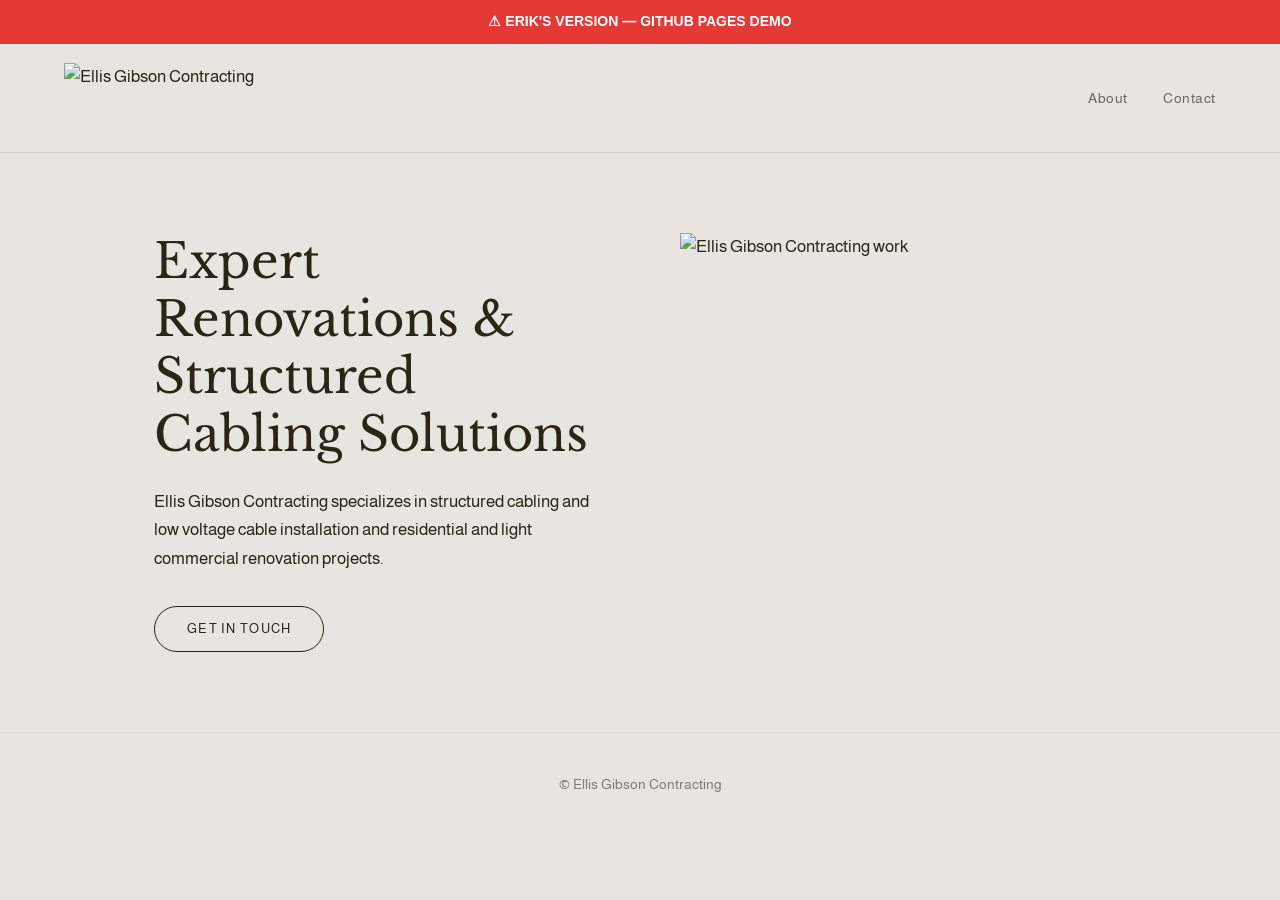
==== commit 33568922: "Simplify layout - remove hero, content visible immediately" ====
--- a/index.html
+++ b/index.html
@@ -24,30 +24,16 @@
   </nav>
 </header>
 
-<div class="hero" style="background-image: url('https://images.squarespace-cdn.com/content/v1/698b41904fbfbd383cbbe862/1722371753.903549-THZOHCUMGZZDRQOAJTYT/imgg-od3-7mxiebo2.png');">
-  <div class="hero-text">
-    <h1>Expert Renovations and Structured Cabling Solutions</h1>
-  </div>
-</div>
-
-<section>
+<main>
   <div class="two-col">
     <div>
-      <h2>About our company</h2>
+      <h1>Expert Renovations &amp; Structured Cabling Solutions</h1>
       <p>Ellis Gibson Contracting specializes in structured cabling and low voltage cable installation and residential and light commercial renovation projects.</p>
-      <p><a href="about.html" style="text-decoration:underline;">Learn more &rarr;</a></p>
+      <a href="contact.html" class="cta">Get in Touch</a>
     </div>
     <img src="https://images.squarespace-cdn.com/content/v1/698b41904fbfbd383cbbe862/1722371753.903549-THZOHCUMGZZDRQOAJTYT/imgg-od3-7mxiebo2.png" alt="Ellis Gibson Contracting work">
   </div>
-</section>
-
-<section class="full" style="background: rgba(44,36,22,0.05); text-align: center;">
-  <div style="max-width: 600px; margin: 0 auto;">
-    <h2>Contact Us</h2>
-    <p style="max-width: none;">Interested in working together? Fill out some info and we will be in touch shortly.</p>
-    <p style="margin-top: 1.5rem;"><a href="contact.html" style="padding: 12px 40px; border: 1px solid currentColor; border-radius: 100px; font-size: 0.8rem; letter-spacing: 0.12em; text-transform: uppercase; display: inline-block;">Get in Touch</a></p>
-  </div>
-</section>
+</main>
 
 <footer>
   &copy; Ellis Gibson Contracting
--- a/style.css
+++ b/style.css
@@ -19,185 +19,7 @@
 
 a { color: inherit; text-decoration: none; }
 
-/* NAV */
-header {
-  display: flex;
-  align-items: center;
-  justify-content: space-between;
-  padding: 1.5rem 4vw;
-  position: sticky;
-  top: 0;
-  background: var(--bg);
-  z-index: 100;
-  border-bottom: 1px solid transparent;
-}
-
-header img.logo {
-  height: 80px;
-  width: auto;
-}
-
-nav a {
-  margin-left: 2.5rem;
-  font-size: 0.9rem;
-  letter-spacing: 0.04em;
-  opacity: 0.75;
-  transition: opacity 0.2s;
-}
-
-nav a:hover, nav a.active { opacity: 1; }
-
-/* HERO */
-.hero {
-  min-height: 60vh;
-  display: flex;
-  align-items: center;
-  justify-content: center;
-  text-align: center;
-  padding: 6rem 4vw;
-  background-size: cover;
-  background-position: center;
-  position: relative;
-}
-
-.hero::after {
-  content: '';
-  position: absolute;
-  inset: 0;
-  background: rgba(232,228,223,0.55);
-}
-
-.hero-text {
-  position: relative;
-  z-index: 1;
-  max-width: 700px;
-}
-
-.hero h1 {
-  font-family: var(--serif);
-  font-size: clamp(2rem, 5vw, 3.5rem);
-  font-weight: 400;
-  line-height: 1.2;
-  color: var(--text);
-}
-
-/* SECTIONS */
-section {
-  padding: 5rem 4vw;
-  max-width: var(--max);
-  margin: 0 auto;
-}
-
-section.full { max-width: none; padding: 5rem 4vw; }
-
-h1, h2 {
-  font-family: var(--serif);
-  font-weight: 400;
-  margin-bottom: 1.5rem;
-}
-
-h1 { font-size: clamp(1.8rem, 4vw, 3rem); }
-h2 { font-size: clamp(1.4rem, 3vw, 2rem); }
-
-p { margin-bottom: 1rem; max-width: 620px; }
-
-/* TWO COL LAYOUT */
-.two-col {
-  display: grid;
-  grid-template-columns: 1fr 1fr;
-  gap: 4rem;
-  align-items: center;
-}
-
-@media (max-width: 700px) {
-  .two-col { grid-template-columns: 1fr; }
-}
-
-.two-col img {
-  width: 100%;
-  height: 420px;
-  object-fit: cover;
-  display: block;
-}
-
-/* CONTACT DETAILS */
-.contact-details {
-  margin: 2rem 0;
-}
-
-.contact-details a {
-  display: block;
-  color: var(--accent);
-  font-size: 1.05rem;
-  margin-bottom: 0.3rem;
-}
-
-.contact-details a:hover { text-decoration: underline; }
-
-/* FORM */
-form {
-  display: flex;
-  flex-direction: column;
-  gap: 1.2rem;
-  max-width: 560px;
-  margin-top: 2rem;
-}
-
-label {
-  font-size: 0.78rem;
-  letter-spacing: 0.1em;
-  text-transform: uppercase;
-  display: block;
-  margin-bottom: 5px;
-}
-
-input, textarea {
-  width: 100%;
-  padding: 12px 18px;
-  border: 1px solid var(--text);
-  border-radius: 100px;
-  background: transparent;
-  font-family: var(--sans);
-  font-size: 1rem;
-  color: var(--text);
-}
-
-textarea {
-  border-radius: 16px;
-  resize: vertical;
-  min-height: 130px;
-}
-
-button[type="submit"] {
-  align-self: flex-start;
-  padding: 12px 40px;
-  border: 1px solid var(--text);
-  border-radius: 100px;
-  background: transparent;
-  font-family: var(--sans);
-  font-size: 0.8rem;
-  letter-spacing: 0.12em;
-  text-transform: uppercase;
-  cursor: pointer;
-  transition: background 0.2s, color 0.2s;
-}
-
-button[type="submit"]:hover {
-  background: var(--text);
-  color: var(--bg);
-}
-
-/* FOOTER */
-footer {
-  text-align: center;
-  padding: 3rem 4vw;
-  font-size: 0.85rem;
-  opacity: 0.6;
-  border-top: 1px solid rgba(44,36,22,0.15);
-  margin-top: 4rem;
-}
-
-/* DEV BANNER - remove before launch */
+/* DEV BANNER */
 .dev-banner {
   background: #e53935;
   color: #fff;
@@ -207,3 +29,153 @@
   font-size: 14px;
   font-weight: bold;
 }
+
+/* NAV */
+header {
+  display: flex;
+  align-items: center;
+  justify-content: space-between;
+  padding: 1.2rem 5vw;
+  border-bottom: 1px solid rgba(44,36,22,0.12);
+}
+
+header img.logo {
+  height: 70px;
+  width: auto;
+  display: block;
+}
+
+nav a {
+  margin-left: 2rem;
+  font-size: 0.9rem;
+  letter-spacing: 0.04em;
+  opacity: 0.65;
+  transition: opacity 0.2s;
+}
+
+nav a:hover, nav a.active { opacity: 1; }
+
+/* MAIN CONTENT */
+main {
+  max-width: var(--max);
+  margin: 0 auto;
+  padding: 5rem 5vw;
+}
+
+/* TWO COL */
+.two-col {
+  display: grid;
+  grid-template-columns: 1fr 1fr;
+  gap: 5rem;
+  align-items: start;
+}
+
+@media (max-width: 720px) {
+  .two-col { grid-template-columns: 1fr; gap: 2.5rem; }
+  main { padding: 3rem 5vw; }
+}
+
+.two-col img {
+  width: 100%;
+  aspect-ratio: 4/3;
+  object-fit: cover;
+  display: block;
+}
+
+h1 {
+  font-family: var(--serif);
+  font-size: clamp(2rem, 4vw, 3rem);
+  font-weight: 400;
+  line-height: 1.2;
+  margin-bottom: 1.5rem;
+}
+
+h2 {
+  font-family: var(--serif);
+  font-size: clamp(1.4rem, 2.5vw, 2rem);
+  font-weight: 400;
+  margin-bottom: 1rem;
+}
+
+p { margin-bottom: 1rem; }
+
+.contact-details { margin: 1.5rem 0; }
+
+.contact-details a {
+  display: block;
+  color: var(--accent);
+  margin-bottom: 0.25rem;
+}
+
+.contact-details a:hover { text-decoration: underline; }
+
+/* CTA LINK */
+.cta {
+  display: inline-block;
+  margin-top: 1rem;
+  padding: 11px 32px;
+  border: 1px solid var(--text);
+  border-radius: 100px;
+  font-size: 0.8rem;
+  letter-spacing: 0.1em;
+  text-transform: uppercase;
+  transition: background 0.2s, color 0.2s;
+}
+
+.cta:hover { background: var(--text); color: var(--bg); }
+
+/* FORM */
+form { display: flex; flex-direction: column; gap: 1.2rem; margin-top: 2rem; }
+
+label {
+  display: block;
+  font-size: 0.75rem;
+  letter-spacing: 0.1em;
+  text-transform: uppercase;
+  margin-bottom: 4px;
+}
+
+input, textarea {
+  width: 100%;
+  padding: 11px 18px;
+  border: 1px solid rgba(44,36,22,0.5);
+  border-radius: 100px;
+  background: transparent;
+  font-family: var(--sans);
+  font-size: 1rem;
+  color: var(--text);
+  outline: none;
+}
+
+input:focus, textarea:focus { border-color: var(--text); }
+
+textarea {
+  border-radius: 14px;
+  resize: vertical;
+  min-height: 130px;
+}
+
+button[type="submit"] {
+  align-self: flex-start;
+  padding: 11px 36px;
+  border: 1px solid var(--text);
+  border-radius: 100px;
+  background: transparent;
+  font-family: var(--sans);
+  font-size: 0.8rem;
+  letter-spacing: 0.1em;
+  text-transform: uppercase;
+  cursor: pointer;
+  transition: background 0.2s, color 0.2s;
+}
+
+button[type="submit"]:hover { background: var(--text); color: var(--bg); }
+
+/* FOOTER */
+footer {
+  text-align: center;
+  padding: 2.5rem 5vw;
+  font-size: 0.85rem;
+  opacity: 0.55;
+  border-top: 1px solid rgba(44,36,22,0.12);
+}
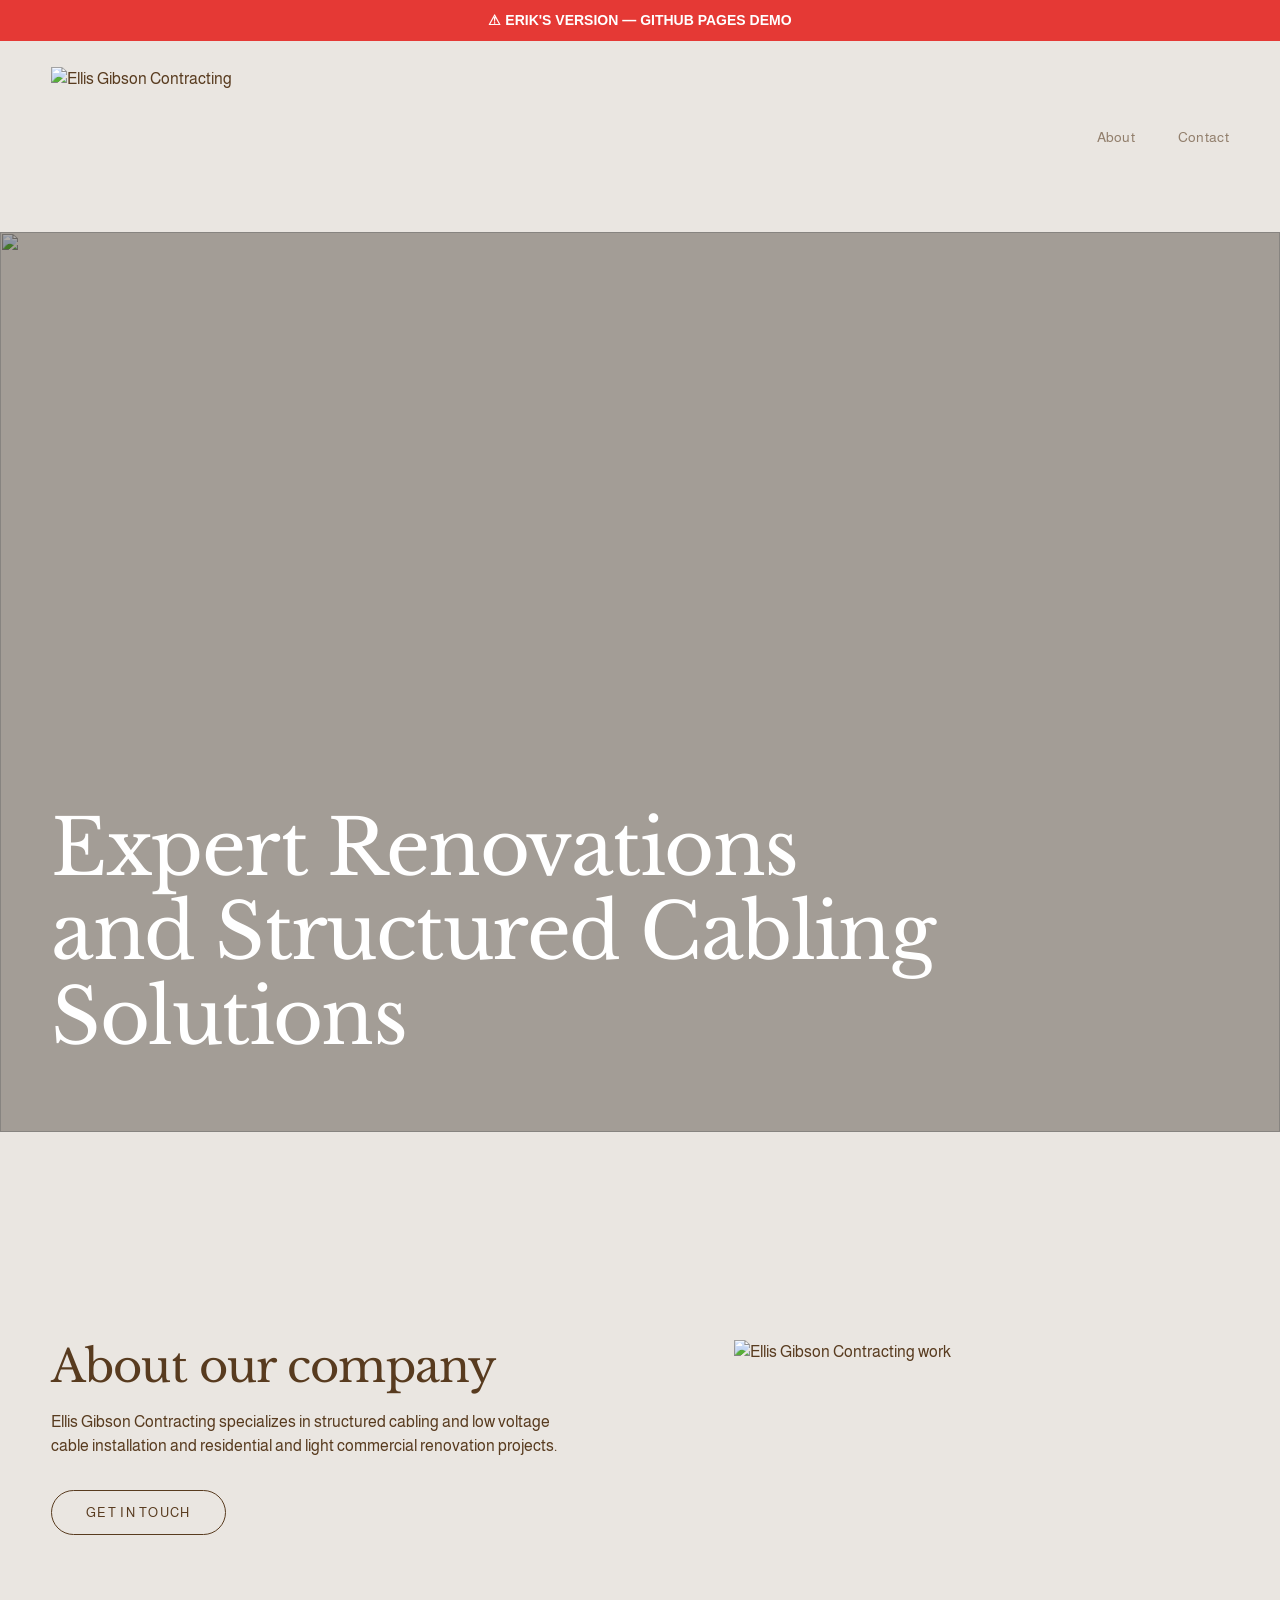
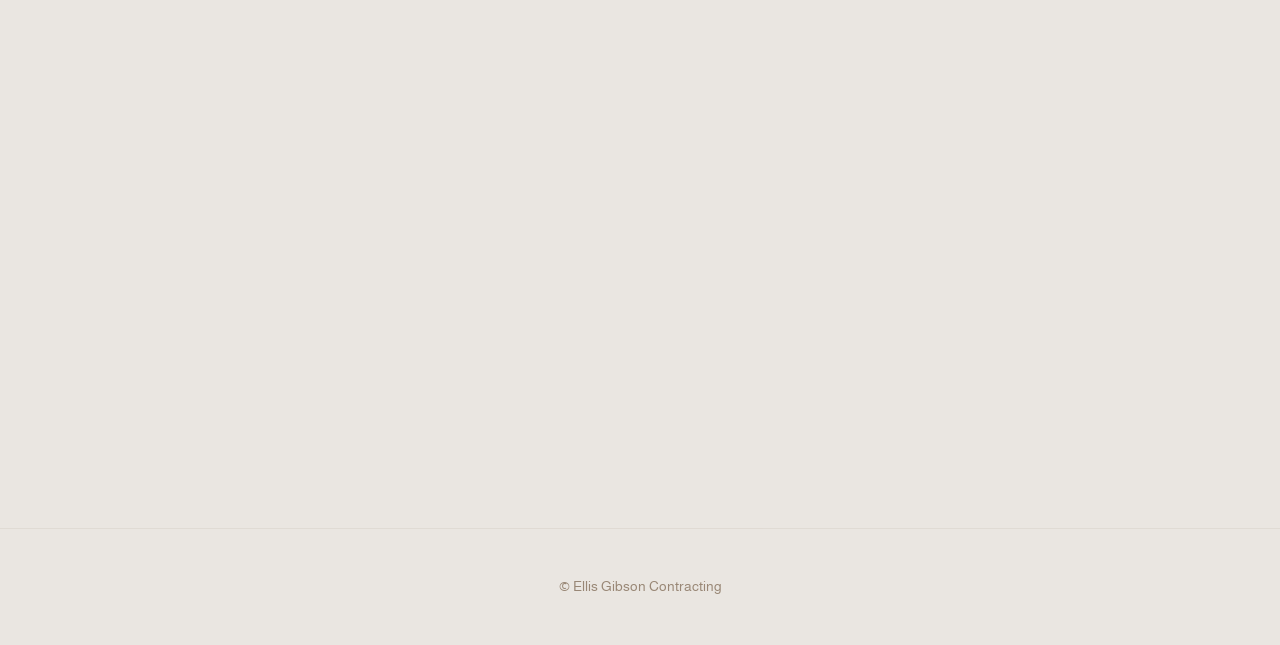
==== commit 1ccc69b7: "Add full-bleed hero to homepage matching Squarespace layout" ====
--- a/index.html
+++ b/index.html
@@ -24,10 +24,17 @@
   </nav>
 </header>
 
+<div class="hero">
+  <img class="hero-bg" src="https://images.squarespace-cdn.com/content/v1/698b41904fbfbd383cbbe862/1722371753.492572-OYNTMULSTGDPHBVBOHLJ/imgg-od3-_2asc3k0.png" alt="">
+  <div class="hero-text">
+    <h1>Expert Renovations and Structured Cabling Solutions</h1>
+  </div>
+</div>
+
 <main>
   <div class="two-col">
     <div>
-      <h1>Expert Renovations &amp; Structured Cabling Solutions</h1>
+      <h2>About our company</h2>
       <p>Ellis Gibson Contracting specializes in structured cabling and low voltage cable installation and residential and light commercial renovation projects.</p>
       <a href="contact.html" class="cta">Get in Touch</a>
     </div>
--- a/style.css
+++ b/style.css
@@ -1,10 +1,13 @@
 *, *::before, *::after { box-sizing: border-box; margin: 0; padding: 0; }
 
 :root {
-  --bg: #e8e4df;
-  --text: #2c2416;
-  --accent: #a07840;
-  --max: 1100px;
+  /* Palette derived from the Squarespace original's HSL site palette */
+  --bg: #eae6e1;          /* --white-hsl  33.33,17.65%,90%  (light section bg) */
+  --text: #583b1f;        /* --black-hsl  29.47,47.9%,23.33% (warm dark brown)  */
+  --light-accent: #e5e0da;/* --lightAccent-hsl  (subtle borders/fills)          */
+  --accent: #7e7b46;      /* --darkAccent-hsl (olive)                           */
+  --max: 1500px;          /* original content max-width band                    */
+  --gutter: 4vw;          /* original pagePadding / site gutter                 */
   --sans: 'Almarai', sans-serif;
   --serif: 'Libre Baskerville', serif;
 }
@@ -13,8 +16,11 @@
   background: var(--bg);
   color: var(--text);
   font-family: var(--sans);
-  font-size: 17px;
-  line-height: 1.7;
+  font-size: 16px;                 /* --base-font-size:16px */
+  line-height: 1.5;                /* --body-font-line-height:1.5em */
+  font-weight: 400;
+  -webkit-font-smoothing: antialiased;
+  text-rendering: optimizeLegibility;
 }
 
 a { color: inherit; text-decoration: none; }
@@ -30,81 +36,139 @@
   font-weight: bold;
 }
 
-/* NAV */
+/* HEADER / NAV
+   Original: logo 140px tall, header vertical padding 2vw, full width,
+   page gutter 4vw. ~140px logo + ~2*2vw padding reads ~190-200px tall. */
 header {
   display: flex;
   align-items: center;
   justify-content: space-between;
-  padding: 1.2rem 5vw;
-  border-bottom: 1px solid rgba(44,36,22,0.12);
+  padding: 2vw var(--gutter);
 }
 
 header img.logo {
-  height: 70px;
+  height: 140px;
   width: auto;
   display: block;
 }
 
 nav a {
-  margin-left: 2rem;
-  font-size: 0.9rem;
-  letter-spacing: 0.04em;
-  opacity: 0.65;
+  margin-left: 2.5rem;
+  font-family: var(--sans);
+  font-size: 0.85rem;
+  letter-spacing: 0.02em;
+  opacity: 0.6;
   transition: opacity 0.2s;
 }
 
 nav a:hover, nav a.active { opacity: 1; }
 
-/* MAIN CONTENT */
+/* HERO */
+.hero {
+  position: relative;
+  width: 100%;
+  height: 100vh;
+  overflow: hidden;
+}
+
+.hero-bg {
+  position: absolute;
+  inset: 0;
+  width: 100%;
+  height: 100%;
+  object-fit: cover;
+  object-position: center;
+}
+
+.hero::after {
+  content: '';
+  position: absolute;
+  inset: 0;
+  background: rgba(30,20,10,0.35);
+}
+
+.hero-text {
+  position: absolute;
+  inset: 0;
+  z-index: 1;
+  display: flex;
+  align-items: flex-end;
+  padding: 0 var(--gutter) 8vh;
+}
+
+.hero-text h1 {
+  color: #fff;
+  font-size: clamp(3rem, 6vw, 5rem);
+  letter-spacing: -0.02em;
+  line-height: 1.1;
+  max-width: 900px;
+  margin-bottom: 0;
+}
+
+/* MAIN CONTENT
+   The original Squarespace fluid-engine section pushes content well down the
+   page (~200-250px of air above the heading). Generous top padding recreates
+   that openness; bottom padding stays lighter. */
 main {
   max-width: var(--max);
   margin: 0 auto;
-  padding: 5rem 5vw;
-}
-
-/* TWO COL */
+  padding: 13rem var(--gutter) 8rem;
+}
+
+/* TWO COLUMN
+   Original reads ~52% text / ~45% image with a wide gutter between. */
 .two-col {
   display: grid;
-  grid-template-columns: 1fr 1fr;
-  gap: 5rem;
+  grid-template-columns: 52% 1fr;
+  gap: 6%;
   align-items: start;
 }
 
-@media (max-width: 720px) {
-  .two-col { grid-template-columns: 1fr; gap: 2.5rem; }
-  main { padding: 3rem 5vw; }
-}
+.two-col > div { max-width: 520px; }   /* keep body copy in a ~500px measure */
 
 .two-col img {
   width: 100%;
-  aspect-ratio: 4/3;
+  aspect-ratio: 3/4;
   object-fit: cover;
   display: block;
 }
 
+/* HEADINGS
+   --heading-1-size:4rem (64px), Libre Baskerville 400,
+   letter-spacing -.02em, line-height 1.2em. Slight fluid growth on large
+   viewports to echo Squarespace's fluid scaling without shrinking below 64px. */
 h1 {
   font-family: var(--serif);
-  font-size: clamp(2rem, 4vw, 3rem);
+  font-size: clamp(4rem, 4vw + 1rem, 4.6rem);
   font-weight: 400;
   line-height: 1.2;
-  margin-bottom: 1.5rem;
+  letter-spacing: -0.02em;
+  margin-bottom: 1.75rem;
 }
 
 h2 {
   font-family: var(--serif);
-  font-size: clamp(1.4rem, 2.5vw, 2rem);
+  font-size: 2.8rem;               /* --heading-2-size:2.8rem */
   font-weight: 400;
+  line-height: 1.2;
+  letter-spacing: -0.02em;
   margin-bottom: 1rem;
 }
 
-p { margin-bottom: 1rem; }
-
-.contact-details { margin: 1.5rem 0; }
+p {
+  margin-bottom: 1rem;
+  font-size: 1rem;                 /* --normal-text-size:1rem */
+  line-height: 1.5;
+}
+
+/* CONTACT DETAILS — plain dark text, stacked, not link-coloured */
+.contact-details { margin: 1.75rem 0; }
 
 .contact-details a {
   display: block;
-  color: var(--accent);
-  margin-bottom: 0.25rem;
+  color: var(--text);
+  font-size: 1rem;
+  margin-bottom: 0.35rem;
 }
 
 .contact-details a:hover { text-decoration: underline; }
@@ -113,7 +177,7 @@
 .cta {
   display: inline-block;
   margin-top: 1rem;
-  padding: 11px 32px;
+  padding: 12px 34px;
   border: 1px solid var(--text);
   border-radius: 100px;
   font-size: 0.8rem;
@@ -125,26 +189,28 @@
 .cta:hover { background: var(--text); color: var(--bg); }
 
 /* FORM */
-form { display: flex; flex-direction: column; gap: 1.2rem; margin-top: 2rem; }
+form { display: flex; flex-direction: column; gap: 1.2rem; margin-top: 2.25rem; }
 
 label {
   display: block;
   font-size: 0.75rem;
   letter-spacing: 0.1em;
   text-transform: uppercase;
-  margin-bottom: 4px;
+  margin-bottom: 6px;
+  opacity: 0.7;
 }
 
 input, textarea {
   width: 100%;
-  padding: 11px 18px;
-  border: 1px solid rgba(44,36,22,0.5);
+  padding: 12px 18px;
+  border: 1px solid var(--light-accent);
   border-radius: 100px;
   background: transparent;
   font-family: var(--sans);
   font-size: 1rem;
   color: var(--text);
   outline: none;
+  transition: border-color 0.2s;
 }
 
 input:focus, textarea:focus { border-color: var(--text); }
@@ -157,7 +223,7 @@
 
 button[type="submit"] {
   align-self: flex-start;
-  padding: 11px 36px;
+  padding: 12px 36px;
   border: 1px solid var(--text);
   border-radius: 100px;
   background: transparent;
@@ -174,8 +240,22 @@
 /* FOOTER */
 footer {
   text-align: center;
-  padding: 2.5rem 5vw;
+  padding: 3rem var(--gutter);
   font-size: 0.85rem;
   opacity: 0.55;
-  border-top: 1px solid rgba(44,36,22,0.12);
-}
+  border-top: 1px solid rgba(88,59,31,0.12);
+}
+
+/* RESPONSIVE */
+@media (max-width: 900px) {
+  main { padding: 6rem var(--gutter) 4rem; }
+  h1 { font-size: clamp(3rem, 9vw, 4rem); }
+}
+
+@media (max-width: 720px) {
+  header { padding: 6vw var(--gutter); }
+  header img.logo { height: 90px; }
+  .two-col { grid-template-columns: 1fr; gap: 2.5rem; }
+  .two-col > div { max-width: none; }
+  main { padding: 3rem var(--gutter); }
+}
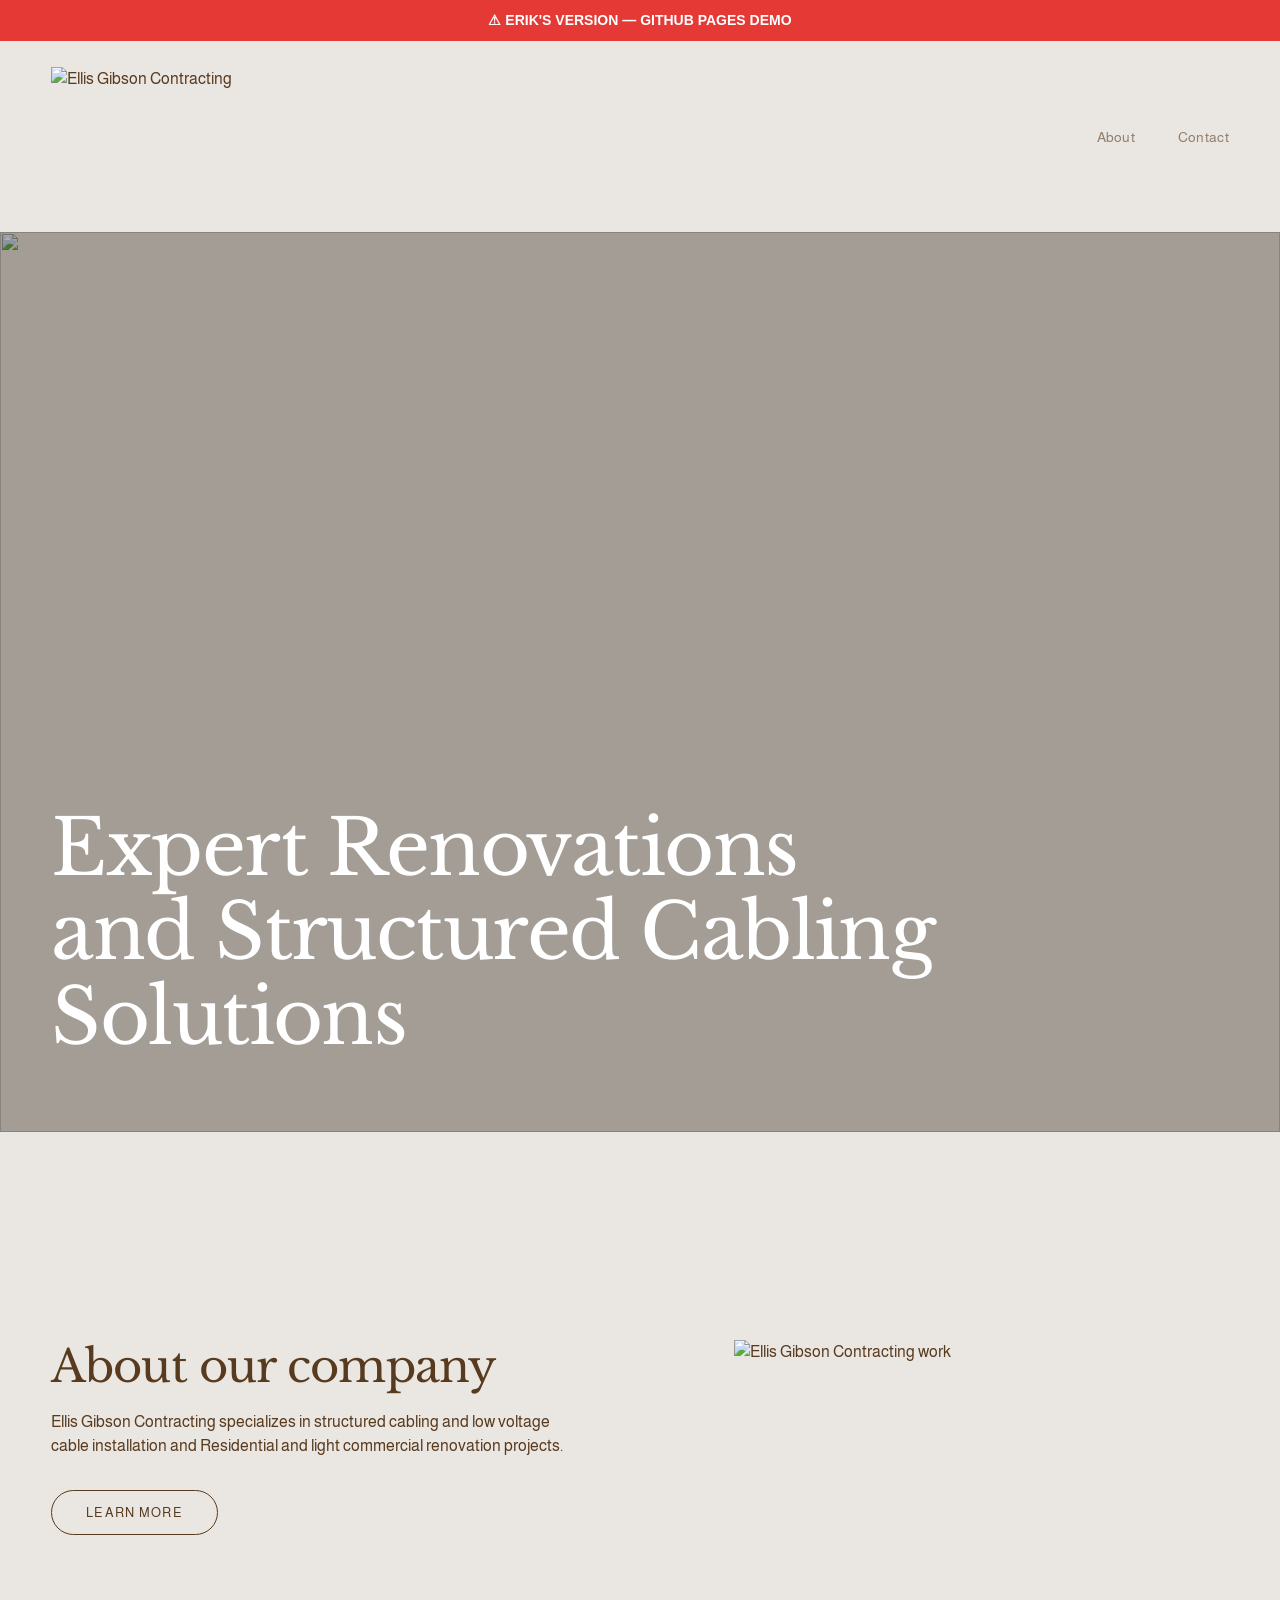
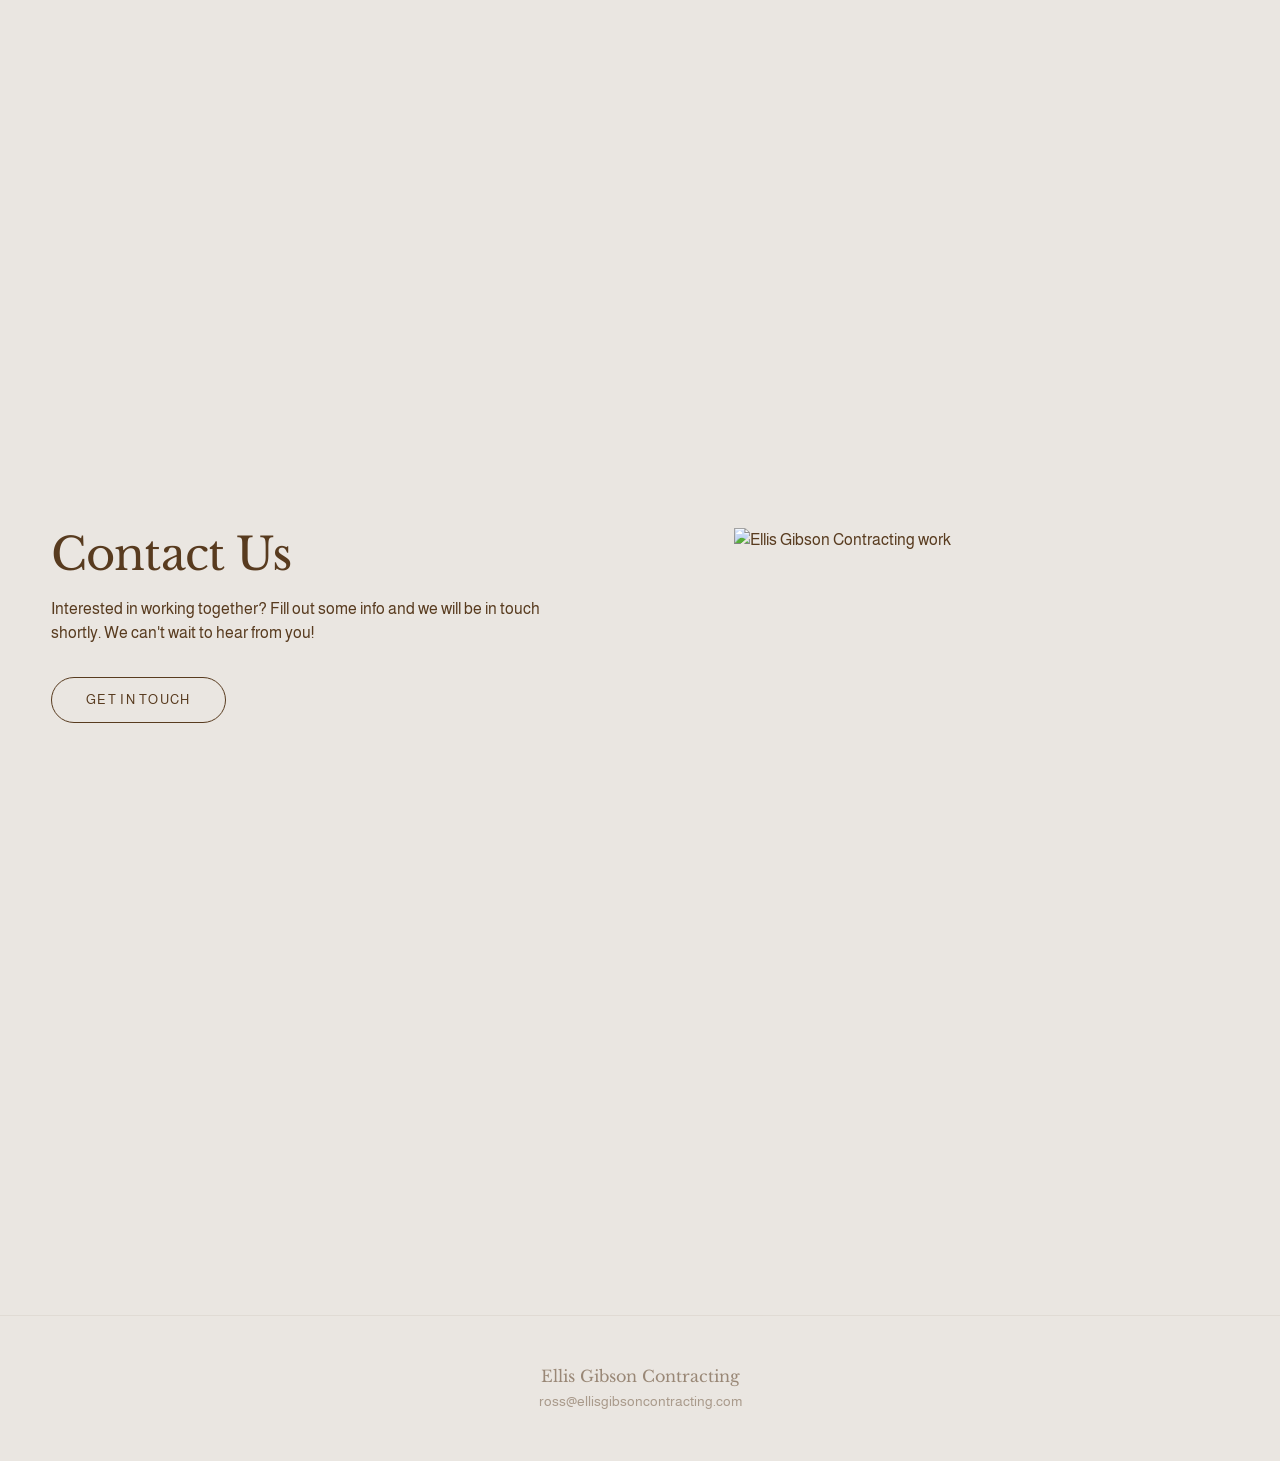
==== commit 22cffb84: "Correct images, add missing sections, fix footer on all pages" ====
--- a/index.html
+++ b/index.html
@@ -35,7 +35,16 @@
   <div class="two-col">
     <div>
       <h2>About our company</h2>
-      <p>Ellis Gibson Contracting specializes in structured cabling and low voltage cable installation and residential and light commercial renovation projects.</p>
+      <p>Ellis Gibson Contracting specializes in structured cabling and low voltage cable installation and Residential and light commercial renovation projects.</p>
+      <a href="about.html" class="cta">Learn more</a>
+    </div>
+    <img src="https://images.squarespace-cdn.com/content/v1/698b41904fbfbd383cbbe862/1722371753.666478-TFZGEXTIHGAJVQAQQWGB/imgg-od3-o1ar663o.png" alt="Ellis Gibson Contracting work">
+  </div>
+
+  <div class="two-col">
+    <div>
+      <h2>Contact Us</h2>
+      <p>Interested in working together? Fill out some info and we will be in touch shortly. We can't wait to hear from you!</p>
       <a href="contact.html" class="cta">Get in Touch</a>
     </div>
     <img src="https://images.squarespace-cdn.com/content/v1/698b41904fbfbd383cbbe862/1722371753.903549-THZOHCUMGZZDRQOAJTYT/imgg-od3-7mxiebo2.png" alt="Ellis Gibson Contracting work">
@@ -43,7 +52,8 @@
 </main>
 
 <footer>
-  &copy; Ellis Gibson Contracting
+  <p class="footer-name">Ellis Gibson Contracting</p>
+  <a href="mailto:ross@ellisgibsoncontracting.com">ross@ellisgibsoncontracting.com</a>
 </footer>
 
 </body>
--- a/style.css
+++ b/style.css
@@ -246,6 +246,18 @@
   border-top: 1px solid rgba(88,59,31,0.12);
 }
 
+footer .footer-name {
+  font-family: var(--serif);
+  font-size: 1rem;
+  margin-bottom: 0.25rem;
+}
+
+footer a { opacity: 0.8; }
+footer a:hover { opacity: 1; text-decoration: underline; }
+
+/* spacing between two-col sections */
+main .two-col + .two-col { margin-top: 8rem; }
+
 /* RESPONSIVE */
 @media (max-width: 900px) {
   main { padding: 6rem var(--gutter) 4rem; }
